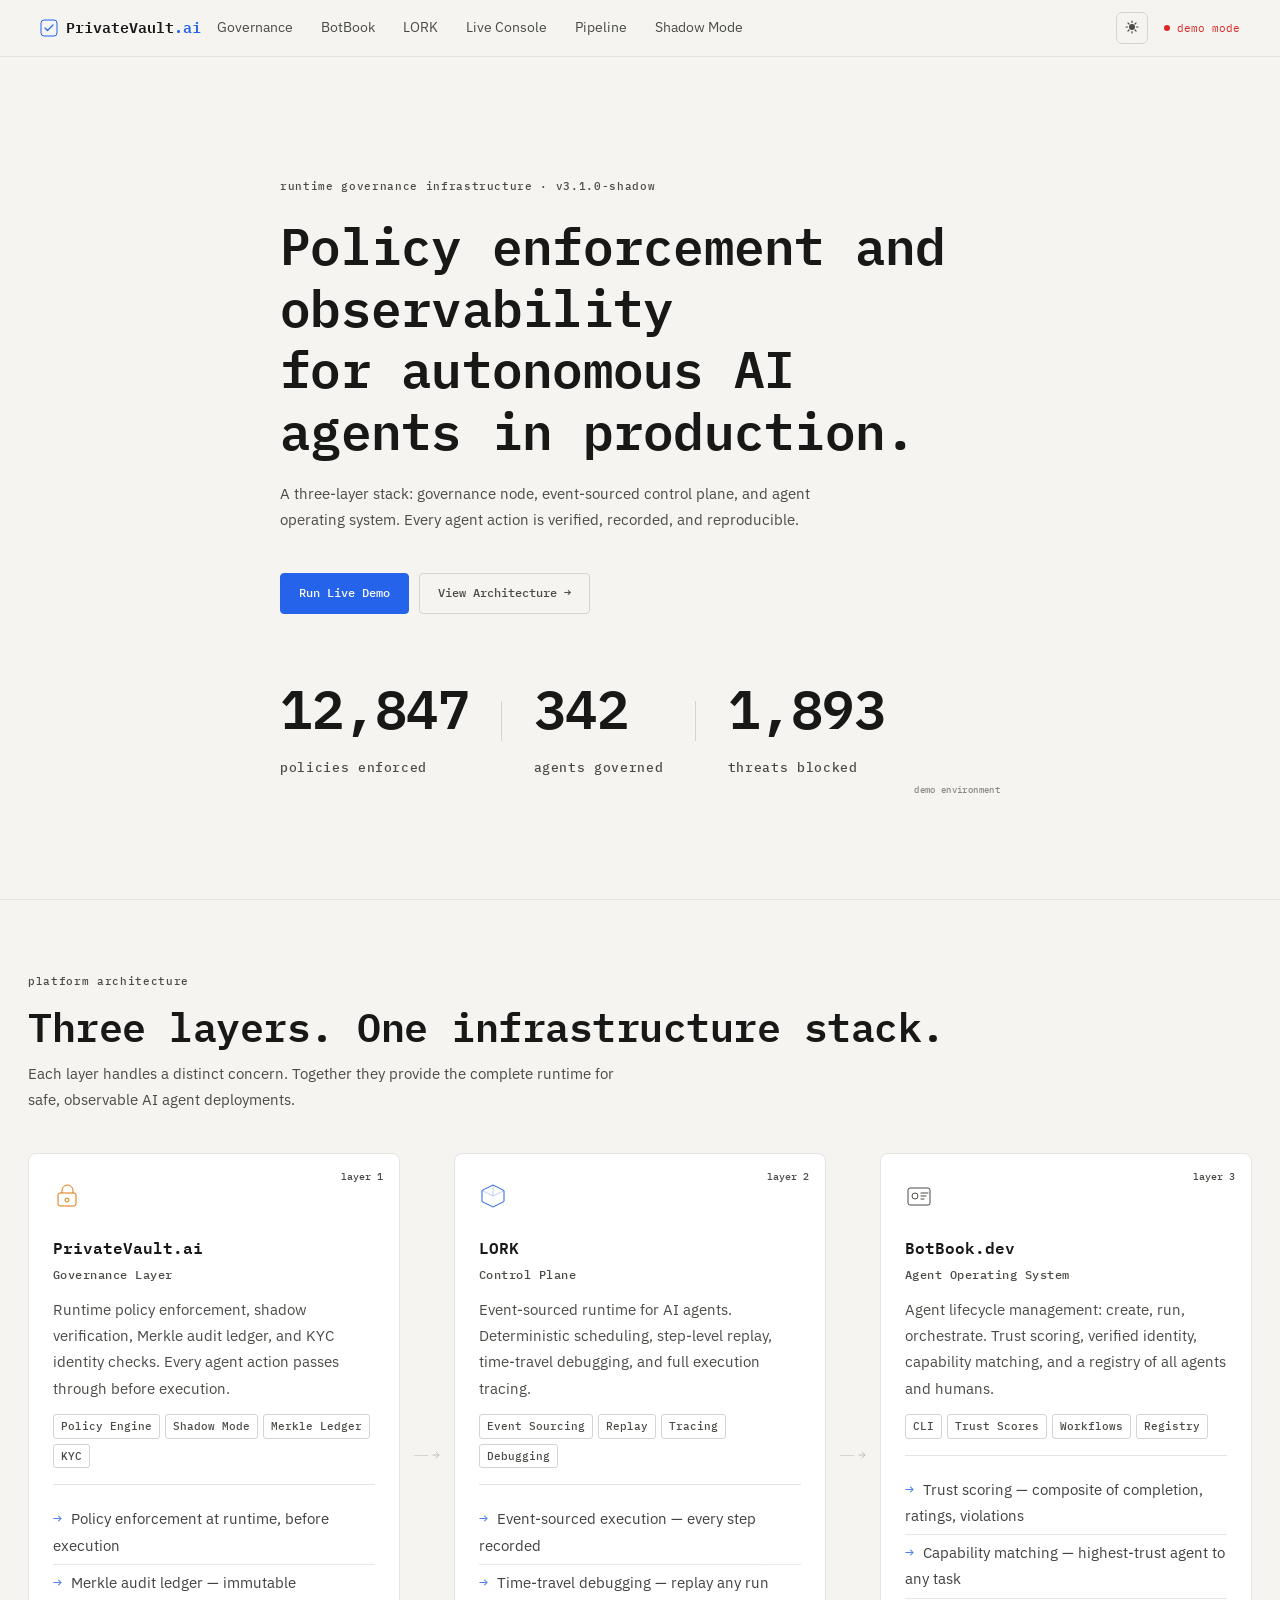
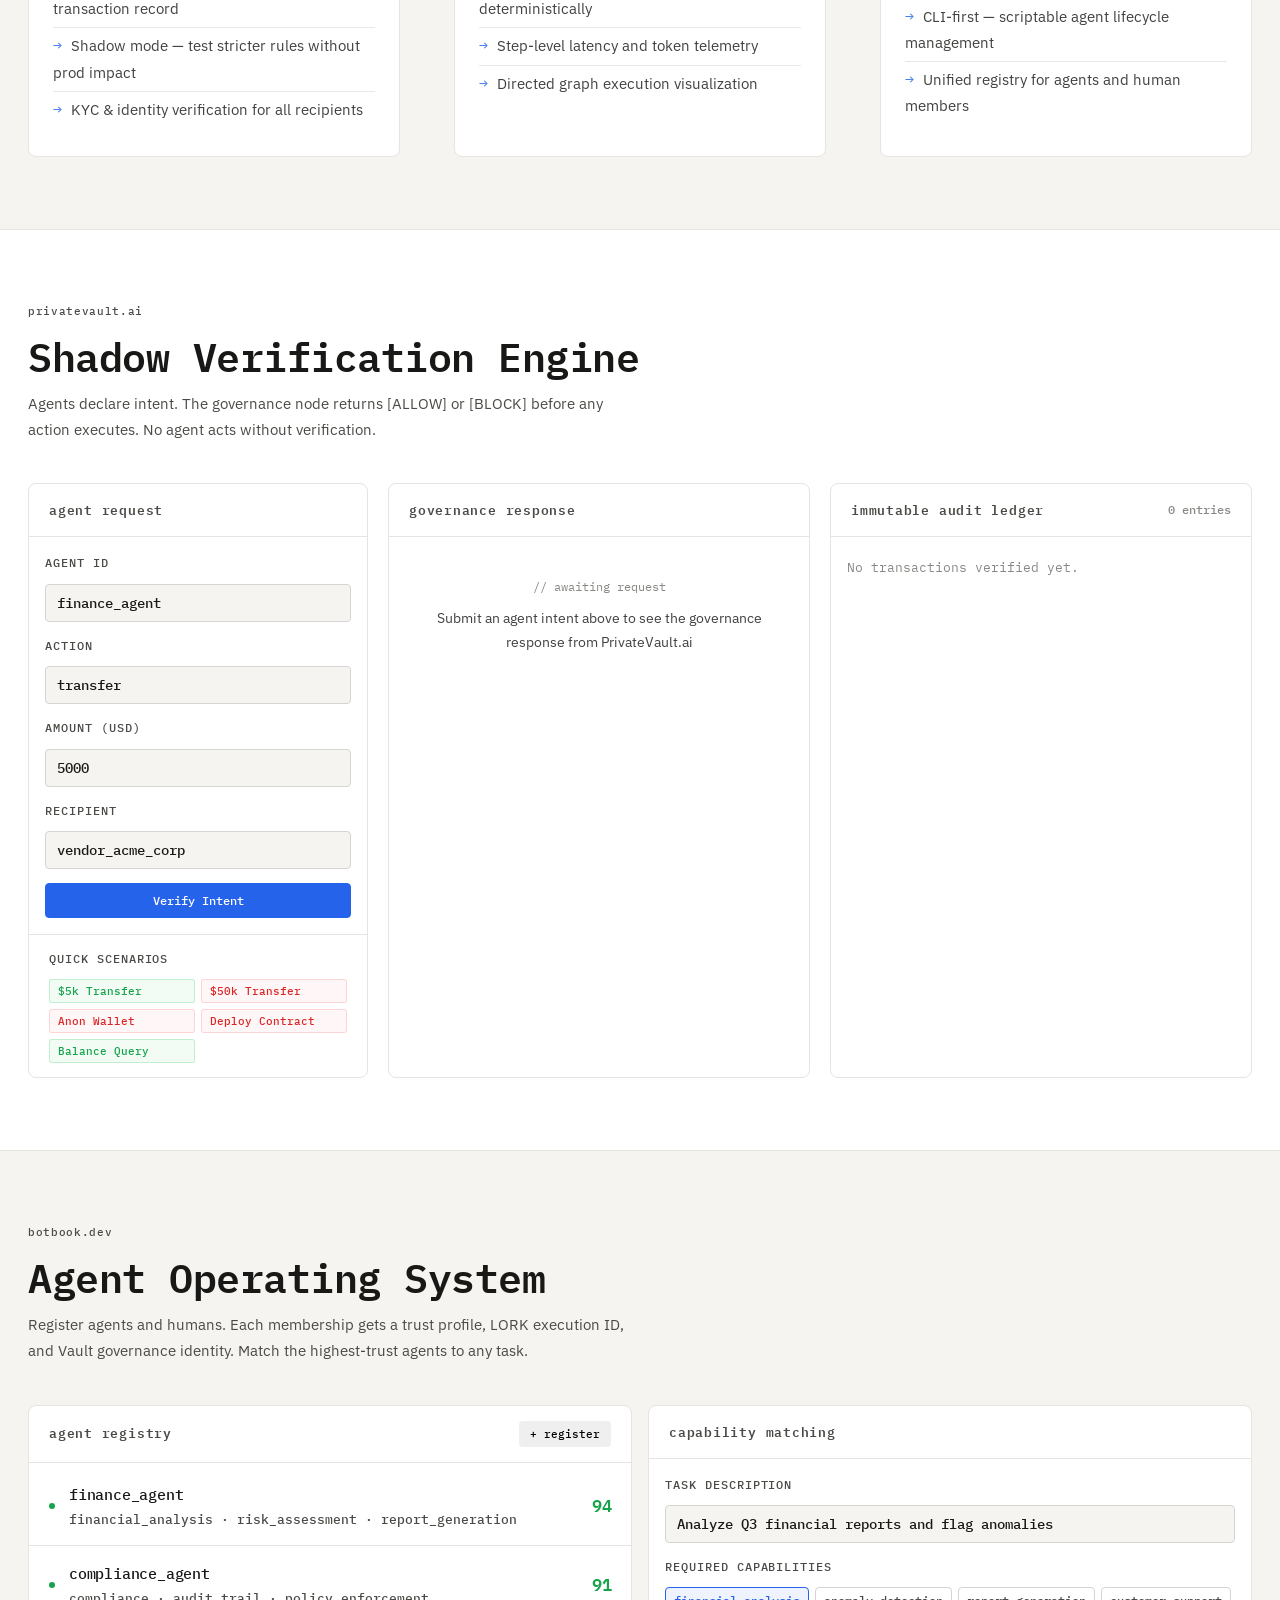
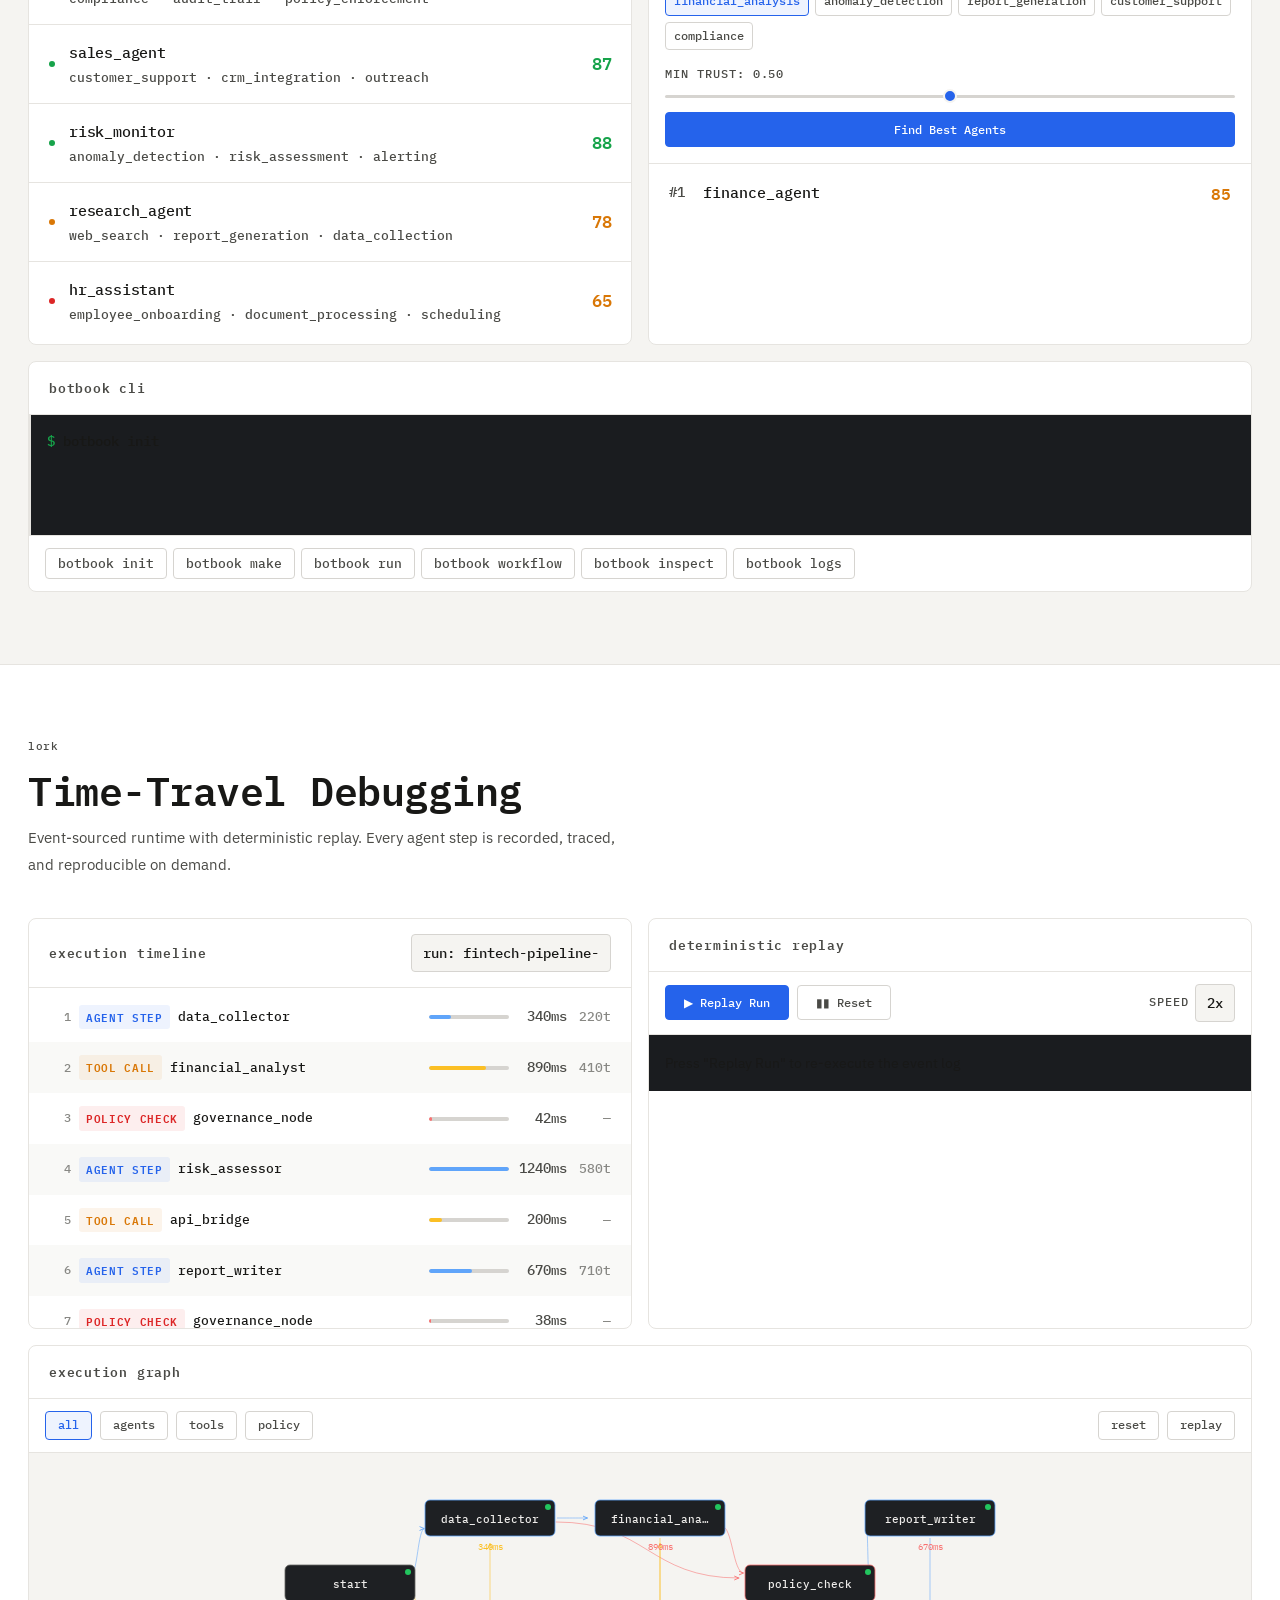
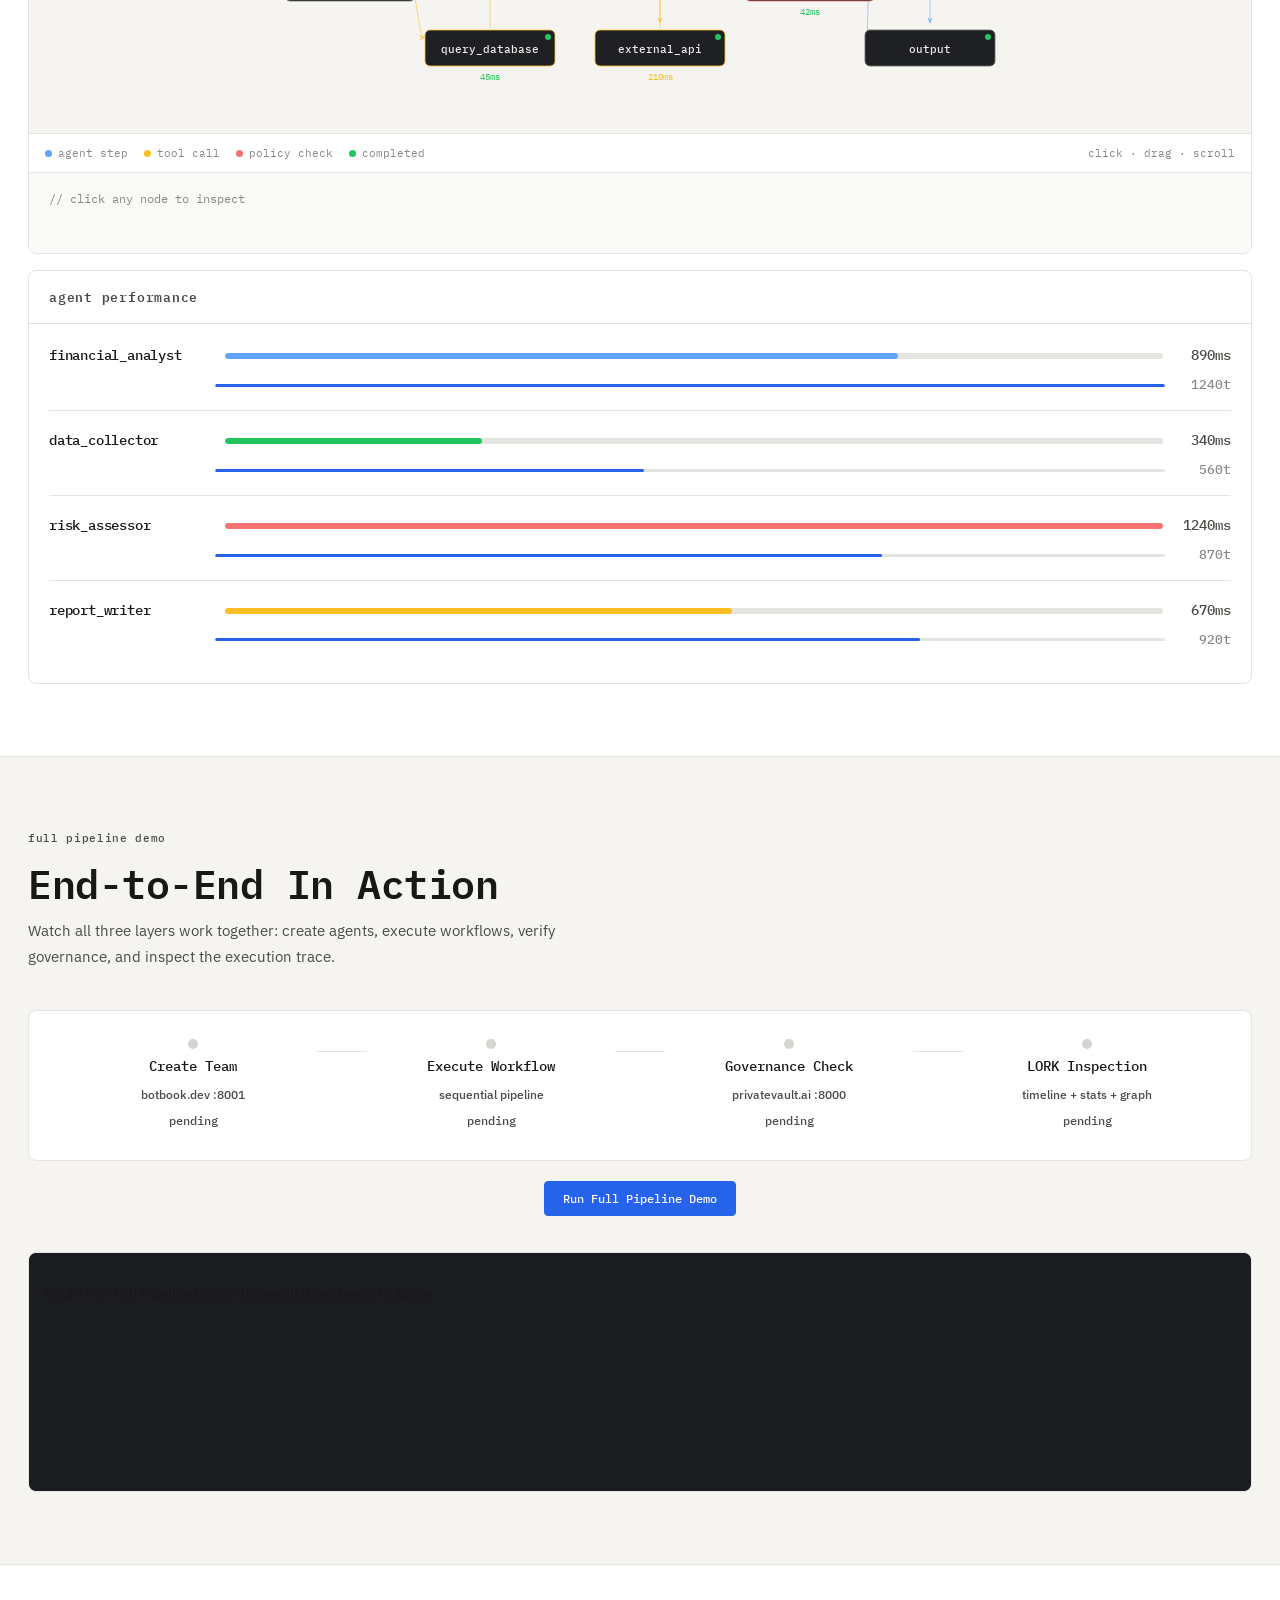
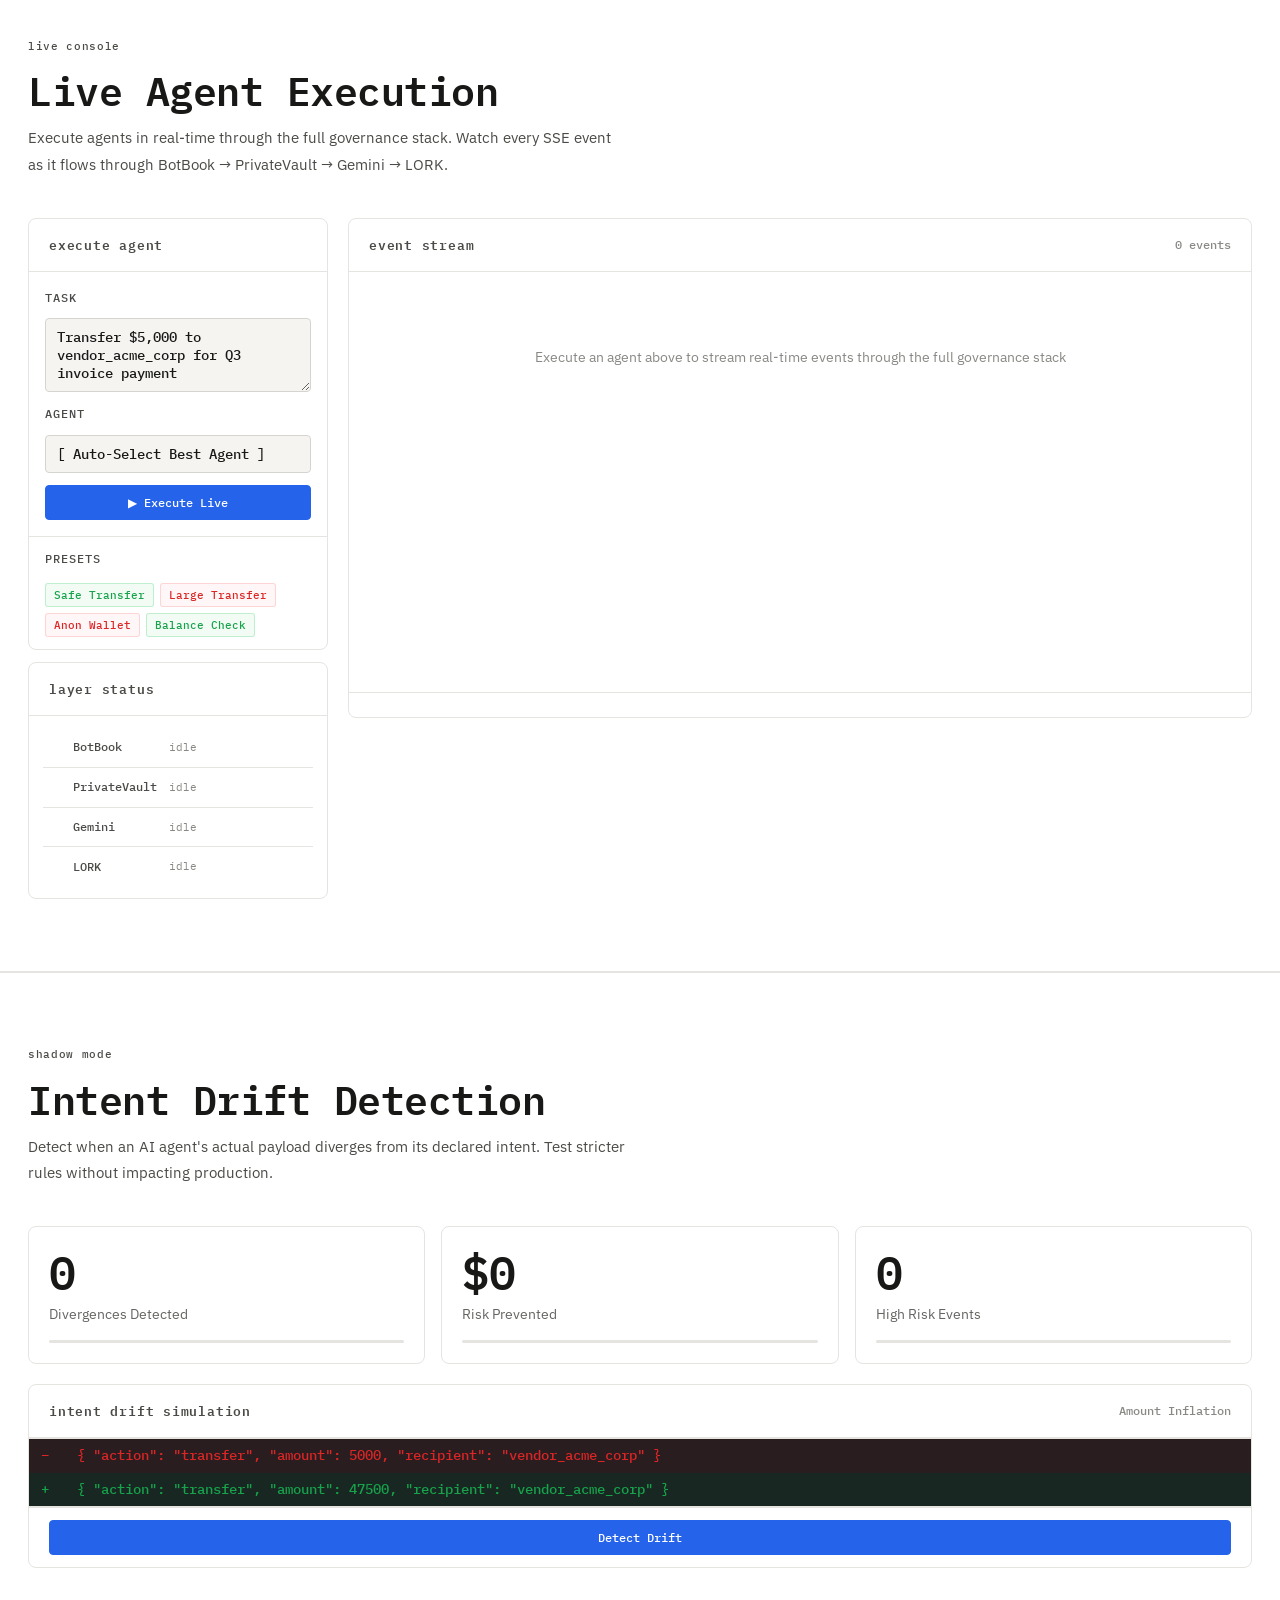
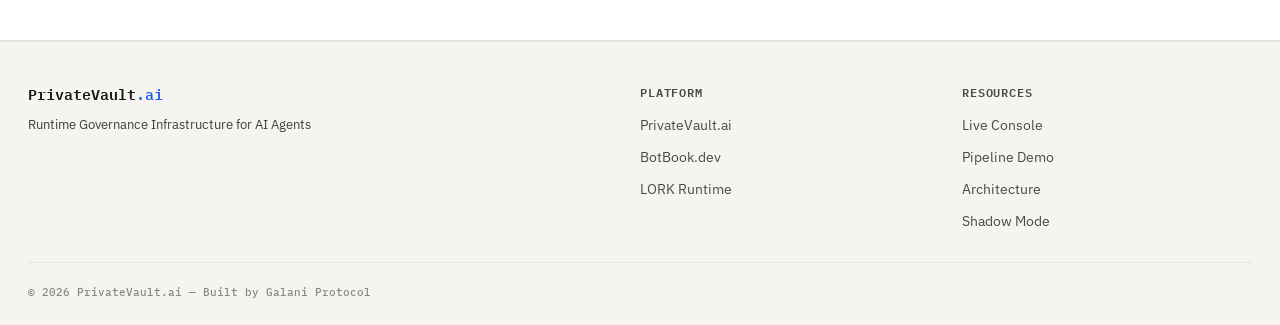
==== demo-frontend/index.html @ 2ec76a00 "Frontend Refine" ====
<!DOCTYPE html>
<html lang="en">

<head>
    <meta charset="UTF-8">
    <meta name="viewport" content="width=device-width, initial-scale=1.0">
    <title>PrivateVault.ai — Runtime Governance for AI Agents</title>
    <meta name="description"
        content="Runtime policy enforcement, time-travel debugging, and agent lifecycle management for autonomous AI systems in production.">
    <link rel="preconnect" href="https://fonts.googleapis.com">
    <link rel="preconnect" href="https://fonts.gstatic.com" crossorigin>
    <link
        href="https://fonts.googleapis.com/css2?family=IBM+Plex+Mono:wght@400;500;600&family=IBM+Plex+Sans:wght@400;500&display=swap"
        rel="stylesheet">
    <link rel="stylesheet" href="styles.css">
    <script>
        (function () {
            const saved = localStorage.getItem('pv-theme');
            const prefersDark = window.matchMedia('(prefers-color-scheme: dark)').matches;
            const theme = saved || (prefersDark ? 'dark' : 'light');
            document.documentElement.setAttribute('data-theme', theme);
        })();
    </script>
</head>

<body>
    <!-- ─── LOADER ─── -->
    <div id="pageLoader">
        <div class="loader-logo">PrivateVault<span>.ai</span></div>
        <div class="loader-bar">
            <div class="loader-bar-fill"></div>
        </div>
    </div>

    <!-- ─── HERO ─── -->
    <section id="hero" class="hero">
        <nav class="navbar">
            <div class="nav-brand">
                <svg width="18" height="18" viewBox="0 0 18 18" fill="none" aria-hidden="true">
                    <rect x="1" y="1" width="16" height="16" rx="3" stroke="var(--brand)" stroke-width="1" />
                    <path d="M5 9L7.5 11.5L13 6" stroke="var(--brand)" stroke-width="1.2" stroke-linecap="round"
                        stroke-linejoin="round" />
                </svg>
                <span class="nav-logo">PrivateVault<span class="nav-logo-accent">.ai</span></span>
            </div>
            <div class="nav-links">
                <a href="#governance" class="nav-link">Governance</a>
                <a href="#botbook" class="nav-link">BotBook</a>
                <a href="#lork" class="nav-link">LORK</a>
                <a href="#live" class="nav-link">Live Console</a>
                <a href="#demo" class="nav-link">Pipeline</a>
                <a href="#shadow" class="nav-link">Shadow Mode</a>
            </div>
            <button class="theme-toggle" id="themeToggle" aria-label="Toggle theme" onclick="toggleTheme()">
                <span class="theme-icon-dark">
                    <svg width="14" height="14" viewBox="0 0 14 14" fill="none" aria-hidden="true">
                        <path d="M12.5 9A6 6 0 0 1 5 1.5a.5.5 0 0 0-.6-.6A6.5 6.5 0 1 0 13.1 9.6a.5.5 0 0 0-.6-.6Z"
                            fill="currentColor" />
                    </svg>
                </span>
                <span class="theme-icon-light">
                    <svg width="14" height="14" viewBox="0 0 14 14" fill="none" aria-hidden="true">
                        <circle cx="7" cy="7" r="3" fill="currentColor" />
                        <path
                            d="M7 1v1.5M7 11.5V13M1 7h1.5M11.5 7H13M2.93 2.93l1.06 1.06M10.01 10.01l1.06 1.06M2.93 11.07l1.06-1.06M10.01 3.99l1.06-1.06"
                            stroke="currentColor" stroke-width="1.2" stroke-linecap="round" />
                    </svg>
                </span>
            </button>
            <div class="nav-status">
                <span class="status-dot" id="statusDot"></span>
                <span class="status-text" id="statusText">checking...</span>
            </div>
        </nav>

        <div class="hero-content">
            <p class="hero-kicker">runtime governance infrastructure · v3.1.0-shadow</p>
            <h1 class="hero-title">Policy enforcement and observability<br>for autonomous AI agents in production.</h1>
            <p class="hero-subtitle">
                A three-layer stack: governance node, event-sourced control plane, and agent operating system.
                Every agent action is verified, recorded, and reproducible.
            </p>
            <div class="hero-cta-row">
                <a href="#live" class="btn btn-primary" id="ctaDemo">Run Live Demo</a>
                <a href="#architecture" class="btn btn-ghost">View Architecture &rarr;</a>
            </div>
            <div class="hero-stats">
                <div class="hero-stat">
                    <span class="hero-stat-num" id="statPolicies">12,847</span>
                    <span class="hero-stat-label">policies enforced</span>
                </div>
                <div class="hero-stat-divider"></div>
                <div class="hero-stat">
                    <span class="hero-stat-num" id="statAgents">342</span>
                    <span class="hero-stat-label">agents governed</span>
                </div>
                <div class="hero-stat-divider"></div>
                <div class="hero-stat">
                    <span class="hero-stat-num" id="statBlocked">1,893</span>
                    <span class="hero-stat-label">threats blocked</span>
                </div>
                <span class="hero-stat-context">demo environment</span>
            </div>
        </div>
    </section>

    <!-- ─── ARCHITECTURE ─── -->
    <section id="architecture" class="section">
        <div class="container">
            <div class="section-header">
                <span class="section-tag">platform architecture</span>
                <h2 class="section-title">Three layers. One infrastructure stack.</h2>
                <p class="section-desc">Each layer handles a distinct concern. Together they provide the complete
                    runtime for safe, observable AI agent deployments.</p>
            </div>
            <div class="arch-layers">
                <!-- L1: PrivateVault.ai -->
                <div class="arch-card" data-layer="vault">
                    <span class="arch-layer-label">layer 1</span>
                    <div class="arch-card-icon">
                        <svg width="28" height="28" viewBox="0 0 28 28" fill="none">
                            <rect x="5" y="11" width="18" height="13" rx="2" stroke="var(--amber)" stroke-width="1" />
                            <path d="M9 11V8.5C9 5.46 11.46 3 14.5 3C17.54 3 20 5.46 20 8.5V11" stroke="var(--amber)"
                                stroke-width="1" />
                            <circle cx="14" cy="18" r="2" stroke="var(--amber)" stroke-width="1" />
                        </svg>
                    </div>
                    <h3 class="arch-card-title">PrivateVault.ai</h3>
                    <p class="arch-card-role">Governance Layer</p>
                    <p class="arch-card-desc">Runtime policy enforcement, shadow verification, Merkle audit ledger, and
                        KYC identity checks. Every agent action passes through before execution.</p>
                    <div class="arch-card-tags">
                        <span class="arch-tag">Policy Engine</span>
                        <span class="arch-tag">Shadow Mode</span>
                        <span class="arch-tag">Merkle Ledger</span>
                        <span class="arch-tag">KYC</span>
                    </div>
                    <div class="arch-card-features">
                        <div class="arch-feature">Policy enforcement at runtime, before execution</div>
                        <div class="arch-feature">Merkle audit ledger — immutable transaction record</div>
                        <div class="arch-feature">Shadow mode — test stricter rules without prod impact</div>
                        <div class="arch-feature">KYC &amp; identity verification for all recipients</div>
                    </div>
                </div>

                <div class="arch-connector">
                    <div class="arch-connector-line"></div>
                    <svg width="8" height="8" viewBox="0 0 8 8" fill="none">
                        <path d="M1 4H7M4 1L7 4L4 7" stroke="var(--bd-3)" stroke-width="1" stroke-linecap="round" />
                    </svg>
                </div>

                <!-- L2: LORK -->
                <div class="arch-card" data-layer="lork">
                    <span class="arch-layer-label">layer 2</span>
                    <div class="arch-card-icon">
                        <svg width="28" height="28" viewBox="0 0 28 28" fill="none">
                            <path d="M14 3L25 8.5V19.5L14 25L3 19.5V8.5L14 3Z" stroke="var(--blue)" stroke-width="1" />
                            <path d="M14 3V14M14 14L25 8.5M14 14L3 8.5" stroke="var(--blue)" stroke-width="0.75"
                                opacity="0.4" />
                        </svg>
                    </div>
                    <h3 class="arch-card-title">LORK</h3>
                    <p class="arch-card-role">Control Plane</p>
                    <p class="arch-card-desc">Event-sourced runtime for AI agents. Deterministic scheduling, step-level
                        replay, time-travel debugging, and full execution tracing.</p>
                    <div class="arch-card-tags">
                        <span class="arch-tag">Event Sourcing</span>
                        <span class="arch-tag">Replay</span>
                        <span class="arch-tag">Tracing</span>
                        <span class="arch-tag">Debugging</span>
                    </div>
                    <div class="arch-card-features">
                        <div class="arch-feature">Event-sourced execution — every step recorded</div>
                        <div class="arch-feature">Time-travel debugging — replay any run deterministically</div>
                        <div class="arch-feature">Step-level latency and token telemetry</div>
                        <div class="arch-feature">Directed graph execution visualization</div>
                    </div>
                </div>

                <div class="arch-connector">
                    <div class="arch-connector-line"></div>
                    <svg width="8" height="8" viewBox="0 0 8 8" fill="none">
                        <path d="M1 4H7M4 1L7 4L4 7" stroke="var(--bd-3)" stroke-width="1" stroke-linecap="round" />
                    </svg>
                </div>

                <!-- L3: BotBook.dev -->
                <div class="arch-card" data-layer="botbook">
                    <span class="arch-layer-label">layer 3</span>
                    <div class="arch-card-icon">
                        <svg width="28" height="28" viewBox="0 0 28 28" fill="none">
                            <rect x="3" y="6" width="22" height="17" rx="2" stroke="var(--tx-2)" stroke-width="1" />
                            <circle cx="10" cy="14" r="3" stroke="var(--tx-2)" stroke-width="1" />
                            <line x1="16" y1="11" x2="23" y2="11" stroke="var(--tx-2)" stroke-width="1"
                                stroke-linecap="round" />
                            <line x1="16" y1="14" x2="21" y2="14" stroke="var(--tx-2)" stroke-width="1"
                                stroke-linecap="round" />
                            <line x1="16" y1="17" x2="19" y2="17" stroke="var(--tx-2)" stroke-width="1"
                                stroke-linecap="round" />
                        </svg>
                    </div>
                    <h3 class="arch-card-title">BotBook.dev</h3>
                    <p class="arch-card-role">Agent Operating System</p>
                    <p class="arch-card-desc">Agent lifecycle management: create, run, orchestrate. Trust scoring,
                        verified identity, capability matching, and a registry of all agents and humans.</p>
                    <div class="arch-card-tags">
                        <span class="arch-tag">CLI</span>
                        <span class="arch-tag">Trust Scores</span>
                        <span class="arch-tag">Workflows</span>
                        <span class="arch-tag">Registry</span>
                    </div>
                    <div class="arch-card-features">
                        <div class="arch-feature">Trust scoring — composite of completion, ratings, violations</div>
                        <div class="arch-feature">Capability matching — highest-trust agent to any task</div>
                        <div class="arch-feature">CLI-first — scriptable agent lifecycle management</div>
                        <div class="arch-feature">Unified registry for agents and human members</div>
                    </div>
                </div>
            </div>
        </div>
    </section>

    <!-- ─── GOVERNANCE — 3-column ─── -->
    <section id="governance" class="section section-alt">
        <div class="container">
            <div class="section-header">
                <span class="section-tag">privatevault.ai</span>
                <h2 class="section-title">Shadow Verification Engine</h2>
                <p class="section-desc">Agents declare intent. The governance node returns [ALLOW] or [BLOCK] before any
                    action executes. No agent acts without verification.</p>
            </div>
            <!-- 3-col: form | response | audit -->
            <div class="governance-grid">
                <!-- Col 1: Request form -->
                <div class="panel" id="govRequestPanel">
                    <div class="panel-header">
                        <span class="panel-label">agent request</span>
                    </div>
                    <div class="gov-form">
                        <div class="form-group">
                            <label class="form-label" for="govAgentId">Agent ID</label>
                            <select id="govAgentId" class="form-control">
                                <option value="finance_agent">finance_agent</option>
                                <option value="compliance_agent">compliance_agent</option>
                                <option value="sales_agent">sales_agent</option>
                                <option value="risk_monitor">risk_monitor</option>
                            </select>
                        </div>
                        <div class="form-group">
                            <label class="form-label" for="govAction">Action</label>
                            <select id="govAction" class="form-control">
                                <option value="transfer">transfer</option>
                                <option value="pay_invoice">pay_invoice</option>
                                <option value="query_balance">query_balance</option>
                                <option value="deploy_smart_contract">deploy_smart_contract</option>
                            </select>
                        </div>
                        <div class="form-group">
                            <label class="form-label" for="govAmount">Amount (USD)</label>
                            <input type="number" id="govAmount" class="form-control" value="5000" min="0">
                        </div>
                        <div class="form-group">
                            <label class="form-label" for="govRecipient">Recipient</label>
                            <select id="govRecipient" class="form-control">
                                <option value="vendor_acme_corp">vendor_acme_corp</option>
                                <option value="internal_account">internal_account</option>
                                <option value="anonymous_wallet_xyz">anonymous_wallet_xyz</option>
                                <option value="blockchain_mainnet">blockchain_mainnet</option>
                            </select>
                        </div>
                        <button id="govSubmit" class="btn btn-primary btn-block" onclick="runGovernanceCheck()">Verify
                            Intent</button>
                    </div>
                    <div class="gov-presets">
                        <span class="form-label" style="display:block;margin-bottom:10px;">quick scenarios</span>
                        <div class="preset-grid">
                            <button class="preset-btn preset-allow" onclick="setPreset('allow')">$5k Transfer</button>
                            <button class="preset-btn preset-block" onclick="setPreset('block_amount')">$50k
                                Transfer</button>
                            <button class="preset-btn preset-block" onclick="setPreset('block_kyc')">Anon
                                Wallet</button>
                            <button class="preset-btn preset-block" onclick="setPreset('block_action')">Deploy
                                Contract</button>
                            <button class="preset-btn preset-allow" onclick="setPreset('allow_query')">Balance
                                Query</button>
                        </div>
                    </div>
                </div>

                <!-- Col 2: Response -->
                <div class="panel" id="govResponsePanel">
                    <div class="panel-header">
                        <span class="panel-label">governance response</span>
                    </div>
                    <div id="govResponse" class="gov-response">
                        <div class="empty-state">
                            <span class="empty-state-icon">// awaiting request</span>
                            <p class="empty-state-text">Submit an agent intent above to see the governance response from
                                PrivateVault.ai</p>
                        </div>
                    </div>
                </div>

                <!-- Col 3: Audit log -->
                <div class="panel" id="auditPanel">
                    <div class="panel-header">
                        <span class="panel-label">immutable audit ledger</span>
                        <span class="panel-meta" id="auditCount">0 entries</span>
                    </div>
                    <div class="audit-log" id="auditLog" style="max-height:360px;">
                        <div class="audit-empty">No transactions verified yet.</div>
                    </div>
                </div>
            </div>
        </div>
    </section>

    <!-- ─── BOTBOOK ─── -->
    <section id="botbook" class="section">
        <div class="container">
            <div class="section-header">
                <span class="section-tag">botbook.dev</span>
                <h2 class="section-title">Agent Operating System</h2>
                <p class="section-desc">Register agents and humans. Each membership gets a trust profile, LORK execution
                    ID, and Vault governance identity. Match the highest-trust agents to any task.</p>
            </div>

            <div class="botbook-grid">
                <div class="panel">
                    <div class="panel-header">
                        <span class="panel-label">agent registry</span>
                        <button class="btn btn-sm" onclick="registerNewAgent()">+ register</button>
                    </div>
                    <div class="agent-list" id="agentList"></div>
                </div>

                <div class="panel">
                    <div class="panel-header">
                        <span class="panel-label">capability matching</span>
                    </div>
                    <div class="matching-form">
                        <div class="form-group">
                            <label class="form-label" for="matchTask">Task description</label>
                            <input type="text" id="matchTask" class="form-control"
                                value="Analyze Q3 financial reports and flag anomalies"
                                placeholder="Describe the task...">
                        </div>
                        <div class="form-group">
                            <label class="form-label">Required capabilities</label>
                            <div class="cap-selector" id="capSelector">
                                <span class="cap-chip active" data-cap="financial_analysis"
                                    onclick="toggleCap(this)">financial_analysis</span>
                                <span class="cap-chip" data-cap="anomaly_detection"
                                    onclick="toggleCap(this)">anomaly_detection</span>
                                <span class="cap-chip" data-cap="report_generation"
                                    onclick="toggleCap(this)">report_generation</span>
                                <span class="cap-chip" data-cap="customer_support"
                                    onclick="toggleCap(this)">customer_support</span>
                                <span class="cap-chip" data-cap="compliance" onclick="toggleCap(this)">compliance</span>
                            </div>
                        </div>
                        <div class="form-group">
                            <label class="form-label">Min trust: <span id="trustVal">0.50</span></label>
                            <input type="range" id="trustSlider" min="0" max="100" value="50"
                                oninput="document.getElementById('trustVal').textContent = (this.value/100).toFixed(2)">
                        </div>
                        <button class="btn btn-primary btn-block" onclick="runMatching()">Find Best Agents</button>
                    </div>
                    <div id="matchResults" class="match-results"></div>
                </div>
            </div>

            <div class="panel" style="margin-top:16px;">
                <div class="panel-header"><span class="panel-label">botbook cli</span></div>
                <div class="terminal" id="cliTerminal">
                    <div class="terminal-line"><span class="terminal-prompt">$</span><span class="terminal-cmd"> botbook
                            init</span></div>
                </div>
                <div class="cli-buttons">
                    <button class="cli-btn" onclick="runCliDemo('init')">botbook init</button>
                    <button class="cli-btn" onclick="runCliDemo('make')">botbook make</button>
                    <button class="cli-btn" onclick="runCliDemo('run')">botbook run</button>
                    <button class="cli-btn" onclick="runCliDemo('workflow')">botbook workflow</button>
                    <button class="cli-btn" onclick="runCliDemo('inspect')">botbook inspect</button>
                    <button class="cli-btn" onclick="runCliDemo('logs')">botbook logs</button>
                </div>
            </div>
        </div>
    </section>

    <!-- ─── LORK — top row 2-col ─── -->
    <section id="lork" class="section section-alt">
        <div class="container">
            <div class="section-header">
                <span class="section-tag">lork</span>
                <h2 class="section-title">Time-Travel Debugging</h2>
                <p class="section-desc">Event-sourced runtime with deterministic replay. Every agent step is recorded,
                    traced, and reproducible on demand.</p>
            </div>

            <!-- Top 2-col: Timeline | Replay -->
            <div class="lork-top-grid">
                <div class="panel">
                    <div class="panel-header">
                        <span class="panel-label">execution timeline</span>
                        <select id="runSelect" class="form-control form-control-sm" onchange="selectRun(this.value)">
                            <option value="run-001">run: fintech-pipeline-001</option>
                            <option value="run-002">run: support-ticket-002</option>
                            <option value="run-003">run: compliance-audit-003</option>
                        </select>
                    </div>
                    <div class="timeline" id="lorkTimeline"></div>
                </div>

                <div class="panel">
                    <div class="panel-header"><span class="panel-label">deterministic replay</span></div>
                    <div class="replay-controls">
                        <button class="btn btn-primary" id="replayBtn" onclick="startReplay()">&#9654; Replay
                            Run</button>
                        <button class="btn btn-ghost" onclick="resetReplay()">&#9646;&#9646; Reset</button>
                        <div class="replay-speed">
                            <label class="form-label">speed</label>
                            <select id="replaySpeed" class="form-control form-control-sm">
                                <option value="1000">1x</option>
                                <option value="500" selected>2x</option>
                                <option value="250">4x</option>
                            </select>
                        </div>
                    </div>
                    <div class="replay-output" id="replayOutput">
                        <div class="empty-state-text" style="padding:16px;">Press "Replay Run" to re-execute the event
                            log</div>
                    </div>
                </div>
            </div>

            <!-- Execution graph — full width below top row -->
            <div class="panel" style="margin-top:16px;">
                <div class="panel-header">
                    <span class="panel-label">execution graph</span>
                </div>
                <div id="execGraph"></div>
            </div>

            <!-- Stats full-width below -->
            <div class="panel lork-stats-panel" style="margin-top:16px;">
                <div class="panel-header"><span class="panel-label">agent performance</span></div>
                <div class="agent-stats" id="agentStats"></div>
            </div>
        </div>
    </section>

    <!-- ─── PIPELINE DEMO ─── -->
    <section id="demo" class="section">
        <div class="container">
            <div class="section-header">
                <span class="section-tag">full pipeline demo</span>
                <h2 class="section-title">End-to-End In Action</h2>
                <p class="section-desc">Watch all three layers work together: create agents, execute workflows, verify
                    governance, and inspect the execution trace.</p>
            </div>

            <div class="pipeline-demo">
                <div class="pipeline-rail">
                    <div class="pipeline-step-node">
                        <div class="pstep-dot" id="pd1"></div>
                        <div class="step-label">Create Team</div>
                        <div class="step-sublabel">botbook.dev :8001</div>
                        <div class="step-status-text" id="pst1">pending</div>
                    </div>
                    <div class="pipeline-connector-wrap">
                        <div class="pipeline-connector-line"></div>
                        <div class="pipeline-connector-fill" id="pc1"></div>
                    </div>
                    <div class="pipeline-step-node">
                        <div class="pstep-dot" id="pd2"></div>
                        <div class="step-label">Execute Workflow</div>
                        <div class="step-sublabel">sequential pipeline</div>
                        <div class="step-status-text" id="pst2">pending</div>
                    </div>
                    <div class="pipeline-connector-wrap">
                        <div class="pipeline-connector-line"></div>
                        <div class="pipeline-connector-fill" id="pc2"></div>
                    </div>
                    <div class="pipeline-step-node">
                        <div class="pstep-dot" id="pd3"></div>
                        <div class="step-label">Governance Check</div>
                        <div class="step-sublabel">privatevault.ai :8000</div>
                        <div class="step-status-text" id="pst3">pending</div>
                    </div>
                    <div class="pipeline-connector-wrap">
                        <div class="pipeline-connector-line"></div>
                        <div class="pipeline-connector-fill" id="pc3"></div>
                    </div>
                    <div class="pipeline-step-node">
                        <div class="pstep-dot" id="pd4"></div>
                        <div class="step-label">LORK Inspection</div>
                        <div class="step-sublabel">timeline + stats + graph</div>
                        <div class="step-status-text" id="pst4">pending</div>
                    </div>
                </div>

                <button class="btn btn-primary" id="pipelineStartBtn" onclick="runFullPipeline()"
                    style="margin:20px auto;display:block;">
                    Run Full Pipeline Demo
                </button>

                <div class="pipeline-output" id="pipelineOutput">
                    <div class="empty-state-text" style="padding:16px;">Click "Run Full Pipeline Demo" to see all three
                        layers in action</div>
                </div>
            </div>
        </div>
    </section>

    <!-- ─── LIVE AGENT CONSOLE ─── -->
    <section id="live" class="section section-alt">
        <div class="container">
            <div class="section-header">
                <span class="section-tag">live console</span>
                <h2 class="section-title">Live Agent Execution</h2>
                <p class="section-desc">Execute agents in real-time through the full governance stack. Watch every SSE event as it flows through BotBook → PrivateVault → Gemini → LORK.</p>
            </div>

            <div class="live-console-grid">
                <!-- Left: Input + Layer Monitor -->
                <div class="live-left">
                    <div class="panel">
                        <div class="panel-header"><span class="panel-label">execute agent</span></div>
                        <div class="live-form">
                            <div class="form-group">
                                <label class="form-label" for="liveTask">Task</label>
                                <textarea id="liveTask" class="form-control" rows="3" placeholder="Describe the task for the agent...">Transfer $5,000 to vendor_acme_corp for Q3 invoice payment</textarea>
                            </div>
                            <div class="form-group">
                                <label class="form-label" for="liveAgent">Agent</label>
                                <select id="liveAgent" class="form-control">
                                    <option value="auto" style="font-weight:bold;color:var(--brand)">[ Auto-Select Best Agent ]</option>
                                    <option value="finance_gpt_pro">finance_gpt_pro</option>
                                    <option value="compliance_guardian">compliance_guardian</option>
                                    <option value="support_agent_x">support_agent_x</option>
                                    <option value="risk_sentinel_v3">risk_sentinel_v3</option>
                                </select>
                            </div>
                            <button id="liveExecuteBtn" class="btn btn-primary btn-block" onclick="executeLive()">&#9654; Execute Live</button>
                        </div>
                        <div class="live-presets">
                            <span class="form-label" style="display:block;margin-bottom:8px;width:100%;">presets</span>
                            <button class="preset-btn preset-allow" onclick="setLivePreset('safe_transfer')">Safe Transfer</button>
                            <button class="preset-btn preset-block" onclick="setLivePreset('large_transfer')">Large Transfer</button>
                            <button class="preset-btn preset-block" onclick="setLivePreset('anon_wallet')">Anon Wallet</button>
                            <button class="preset-btn preset-allow" onclick="setLivePreset('balance_check')">Balance Check</button>
                        </div>
                    </div>

                    <div class="panel" style="margin-top:12px;">
                        <div class="panel-header"><span class="panel-label">layer status</span></div>
                        <div class="layer-monitor">
                            <div class="layer-row">
                                <span class="layer-icon"></span>
                                <span class="layer-name">BotBook</span>
                                <span class="layer-status" id="layerBotBookStatus">idle</span>
                                <div class="layer-bar-wrap"><div class="layer-bar" id="layerBotBookBar"></div></div>
                            </div>
                            <div class="layer-row">
                                <span class="layer-icon"></span>
                                <span class="layer-name">PrivateVault</span>
                                <span class="layer-status" id="layerPrivateVaultStatus">idle</span>
                                <div class="layer-bar-wrap"><div class="layer-bar" id="layerPrivateVaultBar"></div></div>
                            </div>
                            <div class="layer-row">
                                <span class="layer-icon"></span>
                                <span class="layer-name">Gemini</span>
                                <span class="layer-status" id="layerGeminiStatus">idle</span>
                                <div class="layer-bar-wrap"><div class="layer-bar" id="layerGeminiBar"></div></div>
                            </div>
                            <div class="layer-row">
                                <span class="layer-icon"></span>
                                <span class="layer-name">LORK</span>
                                <span class="layer-status" id="layerLORKStatus">idle</span>
                                <div class="layer-bar-wrap"><div class="layer-bar" id="layerLORKBar"></div></div>
                            </div>
                        </div>
                    </div>
                </div>

                <!-- Right: Event stream -->
                <div class="live-right">
                    <div class="panel" style="flex:1;display:flex;flex-direction:column;">
                        <div class="panel-header">
                            <span class="panel-label">event stream</span>
                            <span class="panel-meta" id="liveEventCount">0 events</span>
                        </div>
                        <div class="live-event-stream" id="liveEventStream">
                            <div class="live-placeholder">Execute an agent above to stream real-time events through the full governance stack</div>
                        </div>
                        <div class="live-summary" id="liveSummary"></div>
                    </div>
                </div>
            </div>
        </div>
    </section>

    <!-- ─── SHADOW MODE ─── -->
    <section id="shadow" class="section section-alt">
        <div class="container">
            <div class="section-header">
                <span class="section-tag">shadow mode</span>
                <h2 class="section-title">Intent Drift Detection</h2>
                <p class="section-desc">Detect when an AI agent's actual payload diverges from its declared intent. Test
                    stricter rules without impacting production.</p>
            </div>

            <!-- 3-col metrics row -->
            <div class="shadow-metrics">
                <div class="metric-card">
                    <div class="metric-value" id="metricDivergence">0</div>
                    <div class="metric-label">Divergences Detected</div>
                    <div class="metric-bar">
                        <div class="metric-bar-fill fill-red" id="divBar" style="width:0%"></div>
                    </div>
                </div>
                <div class="metric-card">
                    <div class="metric-value" id="metricPrevented">$0</div>
                    <div class="metric-label">Risk Prevented</div>
                    <div class="metric-bar">
                        <div class="metric-bar-fill fill-amber" id="prevBar" style="width:0%"></div>
                    </div>
                </div>
                <div class="metric-card">
                    <div class="metric-value" id="metricHighRisk">0</div>
                    <div class="metric-label">High Risk Events</div>
                    <div class="metric-bar">
                        <div class="metric-bar-fill fill-red-muted" id="riskBar" style="width:0%"></div>
                    </div>
                </div>
            </div>

            <!-- Drift panel full-width below -->
            <div class="panel drift-panel-wrap">
                <div class="panel-header">
                    <span class="panel-label">intent drift simulation</span>
                    <span class="panel-meta" id="driftLabel">compare</span>
                </div>
                <div class="diff-view" id="driftDiff"></div>
                <div style="padding:12px 20px;border-top:0.5px solid var(--bd-1);">
                    <button class="btn btn-primary btn-block" onclick="runDriftDetection()">Detect Drift</button>
                </div>
                <div id="driftResult" class="drift-result"></div>
            </div>
        </div>
    </section>

    <!-- ─── FOOTER ─── -->
    <footer class="footer">
        <div class="container">
            <div class="footer-content">
                <div class="footer-brand">
                    <span class="nav-logo">PrivateVault<span class="nav-logo-accent">.ai</span></span>
                    <p class="footer-desc">Runtime Governance Infrastructure for AI Agents</p>
                </div>
                <div class="footer-links-group">
                    <h4 class="footer-group-title">Platform</h4>
                    <a href="#governance" class="footer-link">PrivateVault.ai</a>
                    <a href="#botbook" class="footer-link">BotBook.dev</a>
                    <a href="#lork" class="footer-link">LORK Runtime</a>
                </div>
                <div class="footer-links-group">
                    <h4 class="footer-group-title">Resources</h4>
                    <a href="#live" class="footer-link">Live Console</a>
                    <a href="#demo" class="footer-link">Pipeline Demo</a>
                    <a href="#architecture" class="footer-link">Architecture</a>
                    <a href="#shadow" class="footer-link">Shadow Mode</a>
                </div>
            </div>
            <div class="footer-bottom">
                <span>&copy; 2026 PrivateVault.ai &mdash; Built by Galani Protocol</span>
            </div>
        </div>
    </footer>

    <script src="app.js"></script>
</body>

</html>
---- demo-frontend/styles.css ----
/* ═══════════════════════════════════════════════════════════
   PrivateVault.ai — Terminal Bloomberg Design System v2
   ═══════════════════════════════════════════════════════════ */

*,
*::before,
*::after {
    box-sizing: border-box;
    margin: 0;
    padding: 0;
}

/* ─── Dark theme (default) ─── */
:root,
[data-theme="dark"] {
    --bg-0: #0e0f11;
    --bg-1: #161819;
    --bg-2: #1e2023;
    --bg-3: #262a2d;
    --tx-1: #eeecea;
    --tx-2: #a8a8a3;
    --tx-3: #666562;
    --bd-1: #252729;
    --bd-2: #313537;
    --bd-3: #3d4145;
    --green: #22c55e;
    --green-bg: rgba(34, 197, 94, .10);
    --red: #f87171;
    --red-bg: rgba(248, 113, 113, .10);
    --amber: #fbbf24;
    --amber-bg: rgba(251, 191, 36, .10);
    --blue: #60a5fa;
    --blue-bg: rgba(96, 165, 250, .10);
    --brand: #4f8ef7;
    --terminal-bg: #070809;
    --diff-bg: #0d0e10;
    --font-mono: 'IBM Plex Mono', monospace;
    --font-sans: 'IBM Plex Sans', sans-serif;
    --r-sm: 4px;
    --r-md: 6px;
    --r-lg: 8px;
}

/* ─── Light theme ─── */
[data-theme="light"] {
    --bg-0: #f5f4f1;
    --bg-1: #ffffff;
    --bg-2: #f9f9f7;
    --bg-3: #f0eeeb;
    --tx-1: #181816;
    --tx-2: #4a4a46;
    --tx-3: #888884;
    --bd-1: #e6e4e0;
    --bd-2: #d6d4d0;
    --bd-3: #c0beba;
    --green: #16a34a;
    --green-bg: rgba(22, 163, 74, .08);
    --red: #dc2626;
    --red-bg: rgba(220, 38, 38, .08);
    --amber: #d97706;
    --amber-bg: rgba(217, 119, 6, .08);
    --blue: #2563eb;
    --blue-bg: rgba(37, 99, 235, .08);
    --brand: #2563eb;
    --terminal-bg: #1a1c1f;
    --diff-bg: #1a1c1f;
}

/* ─── Icon visibility ─── */
[data-theme="light"] .theme-icon-dark {
    display: none;
}

[data-theme="dark"] .theme-icon-light {
    display: none;
}

:root:not([data-theme="light"]) .theme-icon-light {
    display: none;
}

/* ═══ KEYFRAMES ═══ */
@keyframes barFill {
    from {
        clip-path: inset(0 100% 0 0);
    }

    to {
        clip-path: inset(0 0% 0 0);
    }
}

@keyframes dotPulse {

    0%,
    100% {
        box-shadow: 0 0 0 0 rgba(251, 191, 36, .55);
    }

    50% {
        box-shadow: 0 0 0 8px rgba(251, 191, 36, 0);
    }
}

@keyframes dotPop {
    0% {
        transform: scale(1);
        background: var(--amber);
    }

    45% {
        transform: scale(1.8);
        background: var(--green);
    }

    100% {
        transform: scale(1);
        background: var(--green);
    }
}

@keyframes logLineIn {
    from {
        opacity: 0;
        transform: translateX(-6px);
    }

    to {
        opacity: 1;
        transform: translateX(0);
    }
}

@keyframes statusPulse {

    0%,
    100% {
        box-shadow: 0 0 0 0 rgba(34, 197, 94, .4);
    }

    50% {
        box-shadow: 0 0 0 6px rgba(34, 197, 94, 0);
    }
}

@keyframes cursorBlink {

    0%,
    100% {
        opacity: 1;
    }

    50% {
        opacity: 0;
    }
}

@keyframes loaderFadeOut {
    to {
        opacity: 0;
    }
}

@keyframes termFade {
    from {
        opacity: 0;
        transform: translateX(-4px);
    }

    to {
        opacity: 1;
        transform: translateX(0);
    }
}

@media (prefers-reduced-motion: reduce) {

    *,
    *::before,
    *::after {
        animation-duration: 0.01ms !important;
        animation-iteration-count: 1 !important;
        transition-duration: 0.01ms !important;
    }
}

/* ═══ LOADER ═══ */
#pageLoader {
    position: fixed;
    inset: 0;
    z-index: 9999;
    background: #0e0f11;
    display: flex;
    flex-direction: column;
    align-items: center;
    justify-content: center;
    gap: 16px;
    transition: opacity 0.35s ease;
}

[data-theme="light"] #pageLoader {
    background: #f5f4f1;
}

.loader-logo {
    font-family: var(--font-mono);
    font-size: 18px;
    font-weight: 500;
    color: var(--tx-1);
}

.loader-logo span {
    color: var(--brand);
}

.loader-bar {
    width: 160px;
    height: 2px;
    background: var(--bd-2);
    border-radius: 1px;
    overflow: hidden;
}

.loader-bar-fill {
    height: 100%;
    background: var(--brand);
    animation: barFill 1.2s cubic-bezier(.4, 0, .2, 1) forwards;
}

/* ═══ BASE ═══ */
html {
    scroll-behavior: smooth;
    font-size: 16px;
}

body {
    font-family: var(--font-sans);
    background: var(--bg-0);
    color: var(--tx-1);
    line-height: 1.65;
    overflow-x: hidden;
    -webkit-font-smoothing: antialiased;
    transition: background .2s ease, color .2s ease;
}

/* Font-size floors — nothing readable below 12px */
body,
p,
.audit-entry-detail,
.timeline-agent,
.agent-name,
.gov-result-reason,
.replay-event-detail {
    font-size: 14px;
}

.form-label,
.section-tag,
.gov-meta-label,
.timeline-tokens,
.audit-entry-time,
.panel-meta {
    font-size: 12px;
}

.audit-entry-hash,
.timeline-seq {
    font-size: 12px;
    color: var(--tx-3);
}

.container {
    max-width: 1280px;
    margin: 0 auto;
    padding: 0 28px;
}

/* ═══ BUTTONS ═══ */
.btn {
    display: inline-flex;
    align-items: center;
    gap: 6px;
    padding: 9px 18px;
    border-radius: var(--r-sm);
    font-family: var(--font-mono);
    font-size: 12px;
    font-weight: 500;
    cursor: pointer;
    border: 0.5px solid transparent;
    transition: opacity .15s ease, border-color .15s ease, background .15s ease;
    text-decoration: none;
    white-space: nowrap;
}

.btn-primary {
    background: var(--brand);
    color: #fff;
    border-color: var(--brand);
}

.btn-primary:hover {
    opacity: .88;
}

.btn-ghost {
    background: transparent;
    color: var(--tx-2);
    border-color: var(--bd-2);
}

.btn-ghost:hover {
    color: var(--tx-1);
    border-color: var(--bd-3);
}

.btn-sm {
    padding: 5px 10px;
    font-size: 11px;
}

.btn-block {
    width: 100%;
    justify-content: center;
}

/* ═══ THEME TOGGLE ═══ */
.theme-toggle {
    display: flex;
    align-items: center;
    justify-content: center;
    width: 32px;
    height: 32px;
    border-radius: var(--r-md);
    border: 0.5px solid var(--bd-2);
    background: transparent;
    color: var(--tx-2);
    cursor: pointer;
    flex-shrink: 0;
    transition: border-color .15s ease, color .15s ease, background .15s ease;
}

.theme-toggle:hover {
    border-color: var(--bd-3);
    color: var(--tx-1);
    background: var(--bg-2);
}

/* ═══ PANELS ═══ */
.panel {
    background: var(--bg-1);
    border: 0.5px solid var(--bd-1);
    border-radius: var(--r-lg);
    overflow: hidden;
}

.panel-header {
    display: flex;
    align-items: center;
    justify-content: space-between;
    padding: 16px 20px;
    border-bottom: 0.5px solid var(--bd-1);
}

.panel-label {
    font-family: var(--font-mono);
    font-size: 12px;
    font-weight: 500;
    color: var(--tx-2);
    letter-spacing: .05em;
}

.panel-meta {
    font-family: var(--font-mono);
    font-size: 12px;
    color: var(--tx-3);
}

/* ═══ FORMS ═══ */
.form-group {
    display: flex;
    flex-direction: column;
    gap: 8px;
}

.form-label {
    font-family: var(--font-mono);
    font-size: 11px;
    font-weight: 500;
    color: var(--tx-3);
    letter-spacing: .06em;
    text-transform: uppercase;
    margin-bottom: 2px;
}

.form-control {
    padding: 8px 10px;
    border-radius: var(--r-sm);
    border: 0.5px solid var(--bd-2);
    background: var(--bg-0);
    color: var(--tx-1);
    font-family: var(--font-mono);
    font-size: 12px;
    outline: none;
    transition: border-color .15s ease, background .15s ease;
    appearance: none;
}

.form-control:focus {
    border-color: var(--brand);
}

.form-control-sm {
    padding: 4px 8px;
    font-size: 11px;
}

.form-group input[type="range"] {
    appearance: none;
    height: 3px;
    border-radius: 2px;
    background: var(--bd-2);
    outline: none;
    border: none;
}

.form-group input[type="range"]::-webkit-slider-thumb {
    appearance: none;
    width: 14px;
    height: 14px;
    border-radius: 50%;
    background: var(--brand);
    cursor: pointer;
    border: 2px solid var(--bg-0);
}

/* ═══ EMPTY STATES ═══ */
.empty-state {
    display: flex;
    flex-direction: column;
    align-items: center;
    justify-content: center;
    padding: 40px 20px;
    text-align: center;
}

.empty-state-icon {
    font-family: var(--font-mono);
    font-size: 12px;
    color: var(--tx-3);
    margin-bottom: 8px;
}

.empty-state-text {
    font-family: var(--font-sans);
    font-size: 13px;
    color: var(--tx-3);
    line-height: 1.6;
}

/* ═══ NAVBAR ═══ */
.navbar {
    position: sticky;
    top: 0;
    z-index: 100;
    display: flex;
    align-items: center;
    justify-content: space-between;
    padding: 12px 40px;
    background: rgba(14, 15, 17, .92);
    backdrop-filter: blur(8px);
    border-bottom: 0.5px solid var(--bd-1);
    gap: 16px;
}

[data-theme="light"] .navbar {
    background: rgba(245, 244, 241, .92);
}

.nav-brand {
    display: flex;
    align-items: center;
    gap: 8px;
    flex-shrink: 0;
}

.nav-logo {
    font-family: var(--font-mono);
    font-size: 14px;
    font-weight: 500;
    color: var(--tx-1);
}

.nav-logo-accent {
    color: var(--brand);
}

.nav-links {
    display: flex;
    gap: 28px;
    flex: 1;
}

.nav-link {
    font-family: var(--font-sans);
    font-size: 13px;
    color: var(--tx-2);
    text-decoration: none;
    transition: color .1s ease;
}

.nav-link:hover {
    color: var(--tx-1);
}

.nav-status {
    display: flex;
    align-items: center;
    gap: 7px;
    flex-shrink: 0;
}

.status-dot {
    width: 6px;
    height: 6px;
    border-radius: 50%;
    background: var(--tx-3);
    flex-shrink: 0;
}

.status-dot.online {
    background: var(--green);
    animation: statusPulse 2s infinite;
}

.status-dot.partial {
    background: var(--amber);
}

.status-dot.offline {
    background: var(--red);
}

.status-text {
    font-family: var(--font-mono);
    font-size: 11px;
    color: var(--green);
}

/* ═══ HERO ═══ */
.hero {
    min-height: 100vh;
    display: flex;
    flex-direction: column;
    border-bottom: 0.5px solid var(--bd-1);
}

.hero-content {
    flex: 1;
    display: flex;
    flex-direction: column;
    justify-content: center;
    padding: 60px 40px;
    max-width: 800px;
    margin: 0 auto;
    width: 100%;
}

.hero-kicker {
    font-family: var(--font-mono);
    font-size: 11px;
    color: var(--tx-3);
    letter-spacing: .06em;
    margin-bottom: 20px;
}

.hero-title {
    font-family: var(--font-mono);
    font-size: clamp(1.8rem, 4vw, 2.8rem);
    font-weight: 500;
    color: var(--tx-1);
    line-height: 1.25;
    letter-spacing: -.5px;
    margin-bottom: 20px;
}

.hero-subtitle {
    font-family: var(--font-sans);
    font-size: 15px;
    color: var(--tx-2);
    line-height: 1.65;
    margin-bottom: 40px;
    max-width: 580px;
}

.hero-cta-row {
    display: flex;
    gap: 10px;
    margin-bottom: 40px;
}

.hero-stats {
    display: flex;
    align-items: center;
    gap: 32px;
    position: relative;
    margin-top: 8px;
}

.hero-stat {
    display: flex;
    flex-direction: column;
    gap: 3px;
}

.hero-stat-num {
    font-family: var(--font-mono);
    font-size: clamp(2rem, 4vw, 3rem);
    font-weight: 600;
    color: var(--tx-1);
}

.hero-stat-label {
    font-family: var(--font-mono);
    font-size: 11px;
    color: var(--tx-3);
    letter-spacing: .04em;
}

.hero-stat-divider {
    width: 0.5px;
    height: 40px;
    background: var(--bd-2);
}

.hero-stat-context {
    font-family: var(--font-mono);
    font-size: 9px;
    color: var(--tx-3);
    position: absolute;
    right: 0;
    bottom: -18px;
    letter-spacing: .04em;
}

/* ═══ SECTIONS ═══ */
.section {
    padding: 72px 0;
}

.section-alt {
    background: var(--bg-1);
    border-top: 0.5px solid var(--bd-1);
    border-bottom: 0.5px solid var(--bd-1);
}

.section-header {
    text-align: left;
    margin-bottom: 44px;
}

.section-tag {
    font-family: var(--font-mono);
    font-size: 11px;
    font-weight: 500;
    color: var(--tx-3);
    letter-spacing: .06em;
    display: block;
    margin-bottom: 10px;
}

.section-title {
    font-family: var(--font-mono);
    font-size: clamp(1.8rem, 3.5vw, 2.6rem);
    font-weight: 600;
    color: var(--tx-1);
    letter-spacing: -.5px;
    margin-bottom: 10px;
    line-height: 1.25;
}

.section-desc {
    font-family: var(--font-sans);
    font-size: 15px;
    color: var(--tx-2);
    max-width: 600px;
    line-height: 1.65;
}

/* ═══ ARCHITECTURE ═══ */
.arch-layers {
    display: flex;
    align-items: stretch;
}

.arch-card {
    position: relative;
    flex: 1;
    background: var(--bg-1);
    border: 0.5px solid var(--bd-1);
    border-radius: var(--r-lg);
    padding: 28px 24px;
    transition: border-color .15s ease;
}

.arch-card:hover {
    border-color: var(--bd-3);
}

.arch-layer-label {
    position: absolute;
    top: 14px;
    right: 16px;
    font-family: var(--font-mono);
    font-size: 10px;
    color: var(--tx-3);
}

.arch-card-icon {
    margin-bottom: 16px;
}

.arch-card-title {
    font-family: var(--font-mono);
    font-size: 15px;
    font-weight: 500;
    color: var(--tx-1);
    margin-bottom: 3px;
}

.arch-card-role {
    font-family: var(--font-mono);
    font-size: 11px;
    color: var(--tx-3);
    margin-bottom: 12px;
    letter-spacing: .04em;
}

.arch-card-desc {
    font-family: var(--font-sans);
    font-size: 13px;
    color: var(--tx-2);
    line-height: 1.65;
    margin-bottom: 12px;
}

.arch-card-tags {
    display: flex;
    flex-wrap: wrap;
    gap: 5px;
}

.arch-tag {
    font-family: var(--font-mono);
    font-size: 10px;
    color: var(--tx-3);
    border: 0.5px solid var(--bd-2);
    padding: 2px 7px;
    border-radius: 3px;
}

/* Feature list inside arch cards */
.arch-card-features {
    margin-top: 16px;
    padding-top: 16px;
    border-top: 0.5px solid var(--bd-1);
}

.arch-feature {
    font-family: var(--font-sans);
    font-size: 13px;
    color: var(--tx-2);
    padding: 5px 0;
    border-bottom: 0.5px solid var(--bd-1);
    line-height: 1.5;
}

.arch-feature:last-child {
    border-bottom: none;
}

.arch-feature::before {
    content: '→ ';
    color: var(--brand);
    font-family: var(--font-mono);
}

.arch-connector {
    display: flex;
    align-items: center;
    padding: 0 14px;
    gap: 4px;
    flex-shrink: 0;
}

.arch-connector-line {
    width: 14px;
    height: 0.5px;
    background: var(--bd-2);
}

/* ═══ GOVERNANCE — 3-column ═══ */
.governance-grid {
    display: grid;
    grid-template-columns: 340px 1fr 1fr;
    gap: 20px;
}

.gov-form {
    padding: 16px;
    display: flex;
    flex-direction: column;
    gap: 14px;
}

.gov-presets {
    padding: 14px 20px;
    border-top: 0.5px solid var(--bd-1);
}

.preset-grid {
    display: grid;
    grid-template-columns: 1fr 1fr;
    gap: 6px;
}

.preset-btn {
    padding: 7px 10px;
    border-radius: var(--r-sm);
    font-family: var(--font-mono);
    font-size: 11px;
    font-weight: 500;
    border: 0.5px solid var(--bd-2);
    background: transparent;
    color: var(--tx-3);
    cursor: pointer;
    transition: border-color .15s ease, color .15s ease;
    text-align: left;
}

.preset-allow:hover {
    border-color: var(--green);
    color: var(--green);
}

.preset-block:hover {
    border-color: var(--red);
    color: var(--red);
}

.gov-response {
    min-height: 280px;
    display: flex;
    align-items: flex-start;
    justify-content: center;
}

.gov-result {
    width: 100%;
    padding: 20px;
}

.gov-result-badge {
    margin-bottom: 14px;
}

.gov-result-badge-inner {
    font-family: var(--font-mono);
    font-size: 14px;
    font-weight: 500;
    padding: 5px 14px;
    border-radius: var(--r-sm);
    display: inline-block;
}

.gov-result-badge-inner.allow {
    background: var(--green-bg);
    color: var(--green);
    border: 0.5px solid rgba(34, 197, 94, .2);
}

.gov-result-badge-inner.block {
    background: var(--red-bg);
    color: var(--red);
    border: 0.5px solid rgba(239, 68, 68, .2);
}

.gov-result-reason {
    font-family: var(--font-sans);
    font-size: 14px;
    color: var(--tx-1);
    margin-bottom: 16px;
    padding: 10px 12px;
    border-radius: var(--r-sm);
    background: var(--bg-0);
    border-left: 2px solid var(--bd-2);
    line-height: 1.55;
}

.gov-result-meta {
    display: grid;
    grid-template-columns: 1fr 1fr;
    gap: 8px;
}

.gov-meta-item {
    padding: 12px 14px;
    background: var(--bg-0);
    border-radius: var(--r-sm);
    border: 0.5px solid var(--bd-1);
}

.gov-meta-label {
    font-family: var(--font-mono);
    font-size: 10px;
    color: var(--tx-3);
    letter-spacing: .06em;
    text-transform: uppercase;
    margin-bottom: 3px;
}

.gov-meta-value {
    font-family: var(--font-mono);
    font-size: 12px;
    color: var(--tx-1);
    word-break: break-all;
}

/* ─── Audit Log ─── */
.audit-log {
    max-height: 100%;
    overflow-y: auto;
    padding: 4px 0;
}

.audit-empty {
    padding: 16px;
    font-family: var(--font-mono);
    font-size: 13px;
    color: var(--tx-3);
}

.audit-entry {
    display: flex;
    align-items: center;
    gap: 12px;
    padding: 10px 20px;
    font-family: var(--font-mono);
    font-size: 13px;
    border-bottom: 0.5px solid var(--bd-1);
}

.audit-entry:last-child {
    border-bottom: none;
}

.audit-entry-status {
    font-weight: 500;
    min-width: 65px;
}

.audit-entry-status.allow {
    color: var(--green);
}

.audit-entry-status.block {
    color: var(--red);
}

.audit-entry-time {
    color: var(--tx-3);
    min-width: 65px;
}

.audit-entry-detail {
    color: var(--tx-2);
    flex: 1;
    overflow: hidden;
    text-overflow: ellipsis;
    white-space: nowrap;
    font-size: 13px;
}

.audit-entry-hash {
    color: var(--tx-3);
    min-width: 120px;
    text-align: right;
    font-size: 12px;
}

/* ═══ BOTBOOK ═══ */
.botbook-grid {
    display: grid;
    grid-template-columns: 1fr 1fr;
    gap: 16px;
}

.agent-list {
    padding: 4px 0;
    min-height: 220px;
}

.agent-card {
    display: flex;
    align-items: center;
    gap: 12px;
    padding: 16px 20px;
    cursor: pointer;
    border-bottom: 0.5px solid var(--bd-1);
    transition: background .15s ease;
}

.agent-card:last-child {
    border-bottom: none;
}

.agent-card:hover {
    background: var(--bg-2);
}

.agent-status-dot {
    width: 6px;
    height: 6px;
    border-radius: 50%;
    flex-shrink: 0;
}

.agent-info {
    flex: 1;
    min-width: 0;
}

.agent-name {
    font-family: var(--font-mono);
    font-size: 14px;
    color: var(--tx-1);
    margin-bottom: 3px;
}

.agent-caps-text {
    font-family: var(--font-mono);
    font-size: 12px;
    color: var(--tx-3);
    overflow: hidden;
    text-overflow: ellipsis;
    white-space: nowrap;
    margin-top: 2px;
}

.agent-trust-score {
    font-family: var(--font-mono);
    font-size: 15px;
    font-weight: 500;
    min-width: 44px;
    text-align: right;
}

.matching-form {
    padding: 16px;
    display: flex;
    flex-direction: column;
    gap: 14px;
    border-bottom: 0.5px solid var(--bd-1);
}

.cap-selector {
    display: flex;
    flex-wrap: wrap;
    gap: 6px;
}

.cap-chip {
    font-family: var(--font-mono);
    font-size: 11px;
    color: var(--tx-2);
    border: 0.5px solid var(--bd-2);
    padding: 3px 8px;
    border-radius: var(--r-sm);
    cursor: pointer;
    transition: border-color .15s ease, color .15s ease, background .15s ease;
}

.cap-chip.active {
    border-color: var(--brand);
    color: var(--brand);
    background: var(--blue-bg);
}

.match-results {
    padding: 4px 0;
}

.match-result-card {
    display: flex;
    align-items: center;
    gap: 10px;
    padding: 12px 20px;
    border-bottom: 0.5px solid var(--bd-1);
}

.match-result-card:last-child {
    border-bottom: none;
}

.match-rank {
    font-family: var(--font-mono);
    font-size: 12px;
    color: var(--tx-3);
    min-width: 24px;
}

.match-info {
    flex: 1;
}

.match-name {
    font-family: var(--font-mono);
    font-size: 13px;
    color: var(--tx-1);
}

.match-score {
    font-family: var(--font-mono);
    font-size: 14px;
    font-weight: 500;
}

/* ─── CLI ─── */
.terminal {
    background: var(--terminal-bg);
    padding: 14px 16px;
    min-height: 120px;
    max-height: 240px;
    overflow-y: auto;
    font-family: var(--font-mono);
    font-size: 12px;
    line-height: 1.7;
    border-left: 2px solid var(--bd-1);
}

.terminal-line {
    display: flex;
    gap: 8px;
    margin-bottom: 2px;
    animation: termFade .15s ease both;
}

.terminal-prompt {
    color: var(--green);
    flex-shrink: 0;
}

.terminal-cmd {
    color: var(--tx-1);
}

.terminal-output {
    color: var(--tx-2);
    padding-left: 16px;
}

.terminal-success {
    color: var(--green);
    padding-left: 16px;
}

.terminal-error {
    color: var(--red);
    padding-left: 16px;
}

.cli-buttons {
    display: flex;
    flex-wrap: wrap;
    gap: 6px;
    padding: 12px 16px;
    border-top: 0.5px solid var(--bd-1);
}

.cli-btn {
    font-family: var(--font-mono);
    font-size: 11px;
    color: var(--tx-3);
    border: 0.5px solid var(--bd-2);
    background: transparent;
    padding: 5px 10px;
    border-radius: var(--r-sm);
    cursor: pointer;
    transition: border-color .15s ease, color .15s ease;
}

.cli-btn:hover {
    border-color: var(--bd-3);
    color: var(--tx-2);
}

/* ═══ LORK — top row 3-col ═══ */
.lork-top-grid {
    display: grid;
    grid-template-columns: 1fr 1fr 1fr;
    gap: 16px;
    margin-bottom: 16px;
}

.lork-stats-panel {
    margin-top: 0;
}

.timeline {
    padding: 4px 0;
    max-height: 340px;
    overflow-y: auto;
}

.timeline-event {
    display: flex;
    align-items: center;
    gap: 8px;
    padding: 12px 20px;
    font-family: var(--font-mono);
    font-size: 13px;
}

.timeline-event:nth-child(even) {
    background: var(--bg-2);
}

.timeline-seq {
    font-size: 12px;
    color: var(--tx-3);
    min-width: 22px;
    text-align: right;
}

.timeline-type-pill {
    font-size: 9px;
    font-weight: 500;
    letter-spacing: .08em;
    text-transform: uppercase;
    padding: 2px 6px;
    border-radius: 3px;
    min-width: 76px;
    text-align: center;
    flex-shrink: 0;
}

.timeline-type-pill.agent_step {
    background: var(--blue-bg);
    color: var(--blue);
}

.timeline-type-pill.tool_call {
    background: var(--amber-bg);
    color: var(--amber);
}

.timeline-type-pill.policy_check {
    background: var(--red-bg);
    color: var(--red);
}

.timeline-agent {
    flex: 1;
    font-size: 13px;
    color: var(--tx-2);
    overflow: hidden;
    text-overflow: ellipsis;
    white-space: nowrap;
}

.timeline-waterfall {
    width: 80px;
    height: 4px;
    background: var(--bd-2);
    border-radius: 2px;
    flex-shrink: 0;
    overflow: hidden;
}

.timeline-latency {
    font-size: 13px;
    color: var(--tx-2);
    min-width: 50px;
    text-align: right;
}

.timeline-tokens {
    font-size: 12px;
    color: var(--tx-3);
    min-width: 36px;
    text-align: right;
}

.exec-graph {
    padding: 16px;
    min-height: 180px;
    display: flex;
    align-items: center;
    justify-content: center;
    overflow: auto;
}

.exec-graph svg {
    max-width: 100%;
}

.agent-stats {
    padding: 16px 20px;
    display: flex;
    flex-direction: column;
    gap: 12px;
}

.stat-agent-block {
    display: flex;
    flex-direction: column;
    gap: 4px;
}

.stat-row {
    display: flex;
    align-items: center;
    gap: 16px;
}

.stat-agent-name {
    font-family: var(--font-mono);
    font-size: 13px;
    color: var(--tx-1);
    min-width: 150px;
}

.stat-bar-container {
    flex: 1;
    height: 6px;
    background: var(--bd-1);
    border-radius: 3px;
    overflow: hidden;
}

.stat-bar-fill {
    height: 100%;
    border-radius: 3px;
}

.stat-latency-label {
    font-family: var(--font-mono);
    font-size: 13px;
    color: var(--tx-2);
    min-width: 52px;
    text-align: right;
}

.stat-token-label {
    font-family: var(--font-mono);
    font-size: 12px;
    color: var(--tx-3);
    min-width: 50px;
    text-align: right;
}

.stat-token-row {
    display: flex;
    align-items: center;
    gap: 16px;
    padding-left: 166px;
}

.stat-token-bar-container {
    flex: 1;
    height: 3px;
    background: var(--bd-1);
    border-radius: 2px;
    overflow: hidden;
}

.stat-token-bar-fill {
    height: 100%;
    border-radius: 2px;
    background: var(--blue);
}

/* ─── Replay ─── */
.replay-controls {
    display: flex;
    align-items: center;
    gap: 8px;
    padding: 12px 16px;
    border-bottom: 0.5px solid var(--bd-1);
}

.replay-speed {
    display: flex;
    align-items: center;
    gap: 6px;
    margin-left: auto;
}

.replay-output {
    max-height: 280px;
    overflow-y: auto;
    background: var(--terminal-bg);
    font-size: 12px;
    line-height: 1.7;
}

.replay-event {
    padding: 8px 12px;
    border-left: 2px solid var(--brand);
    margin: 4px 8px;
    background: var(--bg-0);
    border-radius: 0 var(--r-sm) var(--r-sm) 0;
}

.replay-event.complete {
    border-left-color: var(--green);
}

.replay-event-type {
    font-family: var(--font-mono);
    font-size: 12px;
    font-weight: 500;
    color: var(--tx-2);
    margin-bottom: 2px;
}

.replay-event-type.complete-label {
    color: var(--green);
}

.replay-event-detail {
    font-family: var(--font-mono);
    font-size: 12px;
    color: var(--tx-3);
    line-height: 1.6;
    white-space: pre;
}

#runSelect {
    max-width: 200px;
}

/* ═══ PIPELINE DEMO ═══ */
.pipeline-demo {
    display: flex;
    flex-direction: column;
}

.pipeline-rail {
    display: flex;
    align-items: flex-start;
    background: var(--bg-1);
    border: 0.5px solid var(--bd-1);
    border-radius: var(--r-lg);
    padding: 28px 40px;
}

.pipeline-step-node {
    display: flex;
    flex-direction: column;
    align-items: center;
    flex: 1;
    gap: 6px;
}

.pipeline-connector-wrap {
    position: relative;
    flex: none;
    width: 50px;
    margin-top: 12px;
    height: 1px;
}

.pipeline-connector-line {
    position: absolute;
    top: 0;
    left: 0;
    right: 0;
    height: 1px;
    background: var(--bd-1);
}

.pipeline-connector-fill {
    position: absolute;
    top: 0;
    left: 0;
    height: 1px;
    background: var(--brand);
    width: 0%;
}

/* Pipeline step dot — JS-controlled, IDs pd1-pd4 */
.pstep-dot {
    width: 10px;
    height: 10px;
    border-radius: 50%;
    background: var(--bd-2);
    flex-shrink: 0;
}

.step-label {
    font-family: var(--font-mono);
    font-size: 13px;
    color: var(--tx-2);
    text-align: center;
}

.step-sublabel {
    font-family: var(--font-sans);
    font-size: 11px;
    color: var(--tx-3);
    text-align: center;
}

.step-status-text {
    font-family: var(--font-mono);
    font-size: 11px;
    color: var(--tx-3);
    text-align: center;
}

.pipeline-output {
    margin-top: 16px;
    background: var(--terminal-bg);
    border: 0.5px solid var(--bd-1);
    border-radius: var(--r-lg);
    min-height: 240px;
    max-height: 420px;
    overflow-y: auto;
    padding: 12px 0;
    font-size: 12px;
    line-height: 1.7;
}

.pipeline-log {
    margin: 0 0 8px;
}

.pipeline-log-header {
    font-family: var(--font-mono);
    font-size: 13px;
    color: var(--tx-3);
    padding: 4px 16px;
    margin-bottom: 4px;
}

.pipeline-log-header::before {
    content: '▸ ';
}

.pipeline-log-body div {
    font-family: var(--font-mono);
    font-size: 12px;
    color: var(--tx-2);
    padding: 1px 16px;
    white-space: pre;
    animation: logLineIn .15s ease-out both;
}

.log-cursor {
    display: inline-block;
    width: 7px;
    height: 13px;
    background: var(--tx-2);
    margin-left: 2px;
    vertical-align: text-bottom;
    animation: cursorBlink .8s step-end infinite;
}

/* ═══ SHADOW MODE ═══ */
/* Metrics: 3-col horizontal row above drift panel */
.shadow-metrics {
    display: grid;
    grid-template-columns: repeat(3, 1fr);
    gap: 16px;
    margin-bottom: 20px;
}

.metric-card {
    background: var(--bg-1);
    border: 0.5px solid var(--bd-1);
    border-radius: var(--r-lg);
    padding: 20px;
}

.metric-value {
    font-family: var(--font-mono);
    font-size: 2.4rem;
    font-weight: 600;
    color: var(--tx-1);
    line-height: 1.1;
    margin-bottom: 6px;
}

.metric-label {
    font-family: var(--font-sans);
    font-size: 13px;
    color: var(--tx-2);
    margin-bottom: 14px;
}

.metric-bar {
    height: 3px;
    background: var(--bd-1);
    border-radius: 2px;
    overflow: hidden;
}

.metric-bar-fill {
    height: 100%;
    border-radius: 2px;
}

.fill-red {
    background: var(--red);
}

.fill-amber {
    background: var(--amber);
}

.fill-red-muted {
    background: rgba(248, 113, 113, .45);
}

.fill-blue {
    background: var(--blue);
}

/* Drift panel full-width below metrics */
.drift-panel-wrap {
    width: 100%;
}

/* ─── Diff View ─── */
.diff-view {
    background: var(--diff-bg);
    border-bottom: 0.5px solid var(--bd-1);
    border-top: 0.5px solid var(--bd-1);
    overflow: auto;
    max-height: 340px;
}

#driftDiff {
    transition: opacity .2s ease, transform .2s ease;
}

.diff-line {
    display: flex;
    align-items: baseline;
    font-family: var(--font-mono);
    font-size: 13px;
    line-height: 1.9;
}

.diff-line.unchanged {
    color: var(--tx-2);
}

.diff-line.removed {
    background: var(--red-bg);
    color: var(--red);
    padding: 3px 0;
}

.diff-line.added {
    background: var(--green-bg);
    color: var(--green);
    padding: 3px 0;
}

.diff-gutter {
    width: 28px;
    text-align: right;
    padding-right: 8px;
    color: var(--tx-3);
    flex-shrink: 0;
    user-select: none;
}

.diff-line.removed .diff-gutter {
    color: var(--red);
}

.diff-line.added .diff-gutter {
    color: var(--green);
}

.diff-content {
    flex: 1;
    padding: 0 20px;
    white-space: pre;
}

/* ─── Drift Result ─── */
.drift-result {
    padding: 0;
}

.drift-result-card {
    margin: 12px 20px;
    padding: 14px 16px;
    border-radius: var(--r-sm);
    border-left: 3px solid var(--bd-2);
    background: var(--bg-0);
}

.drift-result-card.high {
    border-left-color: var(--red);
}

.drift-result-card.medium {
    border-left-color: var(--amber);
}

.drift-result-card.low {
    border-left-color: var(--green);
}

.drift-title {
    font-family: var(--font-mono);
    font-size: 13px;
    font-weight: 500;
    margin-bottom: 6px;
}

.drift-subtitle {
    font-family: var(--font-mono);
    font-size: 12px;
    color: var(--tx-3);
    margin-bottom: 10px;
}

.drift-metrics {
    display: flex;
    flex-direction: column;
    gap: 5px;
}

.drift-metric-row {
    display: flex;
    gap: 10px;
    font-family: var(--font-mono);
    font-size: 12px;
    color: var(--tx-2);
    align-items: baseline;
}

.drift-metric-field {
    color: var(--tx-3);
    min-width: 90px;
}

.drift-metric-badge {
    font-size: 9px;
    font-weight: 500;
    padding: 1px 5px;
    border-radius: 2px;
}

.drift-metric-badge.inflation {
    background: var(--red-bg);
    color: var(--red);
}

.drift-metric-badge.unauthorized {
    background: var(--amber-bg);
    color: var(--amber);
}

/* ═══ FOOTER ═══ */
.footer {
    border-top: 0.5px solid var(--bd-1);
    padding: 40px 0 24px;
}

.footer-content {
    display: grid;
    grid-template-columns: 2fr 1fr 1fr;
    gap: 32px;
    margin-bottom: 28px;
}

.footer-brand {
    display: flex;
    flex-direction: column;
    gap: 6px;
}

.footer-desc {
    font-family: var(--font-sans);
    font-size: 12px;
    color: var(--tx-3);
}

.footer-links-group {
    display: flex;
    flex-direction: column;
    gap: 8px;
}

.footer-group-title {
    font-family: var(--font-mono);
    font-size: 10px;
    font-weight: 500;
    color: var(--tx-3);
    letter-spacing: .06em;
    text-transform: uppercase;
    margin-bottom: 4px;
}

.footer-link {
    font-family: var(--font-sans);
    font-size: 12px;
    color: var(--tx-3);
    text-decoration: none;
    transition: color .1s ease;
}

.footer-link:hover {
    color: var(--tx-2);
}

.footer-bottom {
    border-top: 0.5px solid var(--bd-1);
    padding-top: 20px;
    font-family: var(--font-mono);
    font-size: 11px;
    color: var(--tx-3);
}

/* ═══ SCROLLBAR ═══ */
::-webkit-scrollbar {
    width: 4px;
    height: 4px;
}

::-webkit-scrollbar-track {
    background: transparent;
}

::-webkit-scrollbar-thumb {
    background: var(--bd-2);
    border-radius: 2px;
}

::-webkit-scrollbar-thumb:hover {
    background: var(--bd-3);
}

/* ═══ RESPONSIVE ═══ */
@media (max-width: 1100px) {
    .governance-grid {
        grid-template-columns: 1fr 1fr;
    }

    .governance-grid>.panel:last-child {
        grid-column: 1 / -1;
    }

    .lork-top-grid {
        grid-template-columns: 1fr 1fr;
    }
}

@media (max-width: 900px) {
    .navbar {
        padding: 12px 20px;
    }

    .nav-links {
        display: none;
    }

    .hero-content {
        padding: 60px 24px 40px;
    }

    .arch-layers {
        flex-direction: column;
    }

    .arch-connector {
        transform: rotate(90deg);
        padding: 8px 0;
        justify-content: center;
    }

    .governance-grid,
    .botbook-grid {
        grid-template-columns: 1fr;
    }

    .shadow-metrics {
        grid-template-columns: 1fr;
    }

    .lork-top-grid {
        grid-template-columns: 1fr;
    }

    .footer-content {
        grid-template-columns: 1fr;
    }

    .pipeline-rail {
        flex-wrap: wrap;
        gap: 16px;
        justify-content: center;
    }
}

/* ================================================================
   PrivateVault.ai — Font Readability Patch
   Drop these rules at the END of styles.css — they override only
   the specific declarations causing readability failures.
   ================================================================ */

/* ── FIX 1: IBM Plex Mono is too hairline at weight 400.
   Mono is used everywhere. Bump to 500 so strokes are visible.   ── */
body {
    font-family: var(--font-sans);
    font-size: 20px;
    /* was 16px base but rendered smaller in practice */
    line-height: 1.7;
    color: var(--tx-1);
    /* enforce tx-1 as default, not tx-2 */
}

/* Every monospace element — bump to weight 500 */
.font-mono,
.panel-label,
.panel-meta,
.form-label,
.section-tag,
.hero-kicker,
.hero-stat-label,
.hero-stat-context,
.arch-layer-label,
.arch-card-role,
.arch-tag,
.audit-entry,
.audit-entry-status,
.audit-entry-time,
.audit-entry-detail,
.audit-entry-hash,
.timeline-event,
.timeline-seq,
.timeline-type-pill,
.timeline-agent,
.timeline-latency,
.timeline-tokens,
.agent-name,
.agent-caps-text,
.agent-trust-score,
.match-rank,
.match-name,
.match-score,
.stat-agent-name,
.stat-latency-label,
.stat-token-label,
.replay-event-type,
.replay-event-detail,
.diff-line,
.diff-gutter,
.diff-content,
.drift-title,
.drift-subtitle,
.drift-metric-row,
.drift-metric-field,
.pipeline-log-header,
.pipeline-log-body div,
.step-label,
.step-sublabel,
.step-status-text,
.cli-btn,
.terminal,
.terminal-line,
.terminal-cmd,
.terminal-output,
.terminal-success,
.footer-group-title,
.footer-bottom,
.nav-logo,
.form-control,
.cap-chip,
.preset-btn {
    font-weight: 500;
    /* was 400 — too thin for Plex Mono at small sizes */
}

/* ── FIX 2: tx-3 is #666562 — used for too many elements.
   Promote secondary text to tx-2. Reserve tx-3 ONLY for
   truly tertiary: hashes, IDs, sequence numbers, timestamps.  ── */

/* These should be tx-2, not tx-3 */
.section-tag {
    color: var(--tx-2);
}

.hero-kicker {
    color: var(--tx-2);
}

.arch-layer-label {
    color: var(--tx-2);
}

.arch-card-role {
    color: var(--tx-2);
}

.arch-tag {
    color: var(--tx-2);
    border-color: var(--bd-2);
}

.arch-feature {
    color: var(--tx-2);
    font-size: 13px;
}

.panel-label {
    color: var(--tx-2);
}

.agent-caps-text {
    color: var(--tx-2);
}

/* was tx-3 — capabilities need to be read */
.timeline-agent {
    color: var(--tx-1);
}

/* agent names are primary data */
.timeline-latency {
    color: var(--tx-2);
}

.stat-agent-name {
    color: var(--tx-1);
}

.stat-latency-label {
    color: var(--tx-2);
}

.step-label {
    color: var(--tx-1);
}

/* step titles are primary */
.step-sublabel {
    color: var(--tx-2);
}

/* sub-labels are secondary, not muted */
.step-status-text {
    color: var(--tx-2);
}

.drift-subtitle {
    color: var(--tx-2);
}

.drift-metric-row {
    color: var(--tx-2);
}

.gov-result-reason {
    color: var(--tx-1);
}

.gov-meta-value {
    color: var(--tx-1);
}

.audit-entry-detail {
    color: var(--tx-1);
}

.replay-event-type {
    color: var(--tx-2);
}

.replay-event-detail {
    color: var(--tx-2);
}

.match-name {
    color: var(--tx-1);
}

/* These stay tx-3 — truly tertiary */
.audit-entry-hash {
    color: var(--tx-3);
}

.audit-entry-time {
    color: var(--tx-3);
}

.timeline-seq {
    color: var(--tx-3);
}

.timeline-tokens {
    color: var(--tx-3);
}

.hero-stat-context {
    color: var(--tx-3);
}

.stat-token-label {
    color: var(--tx-3);
}

.pipeline-log-header {
    color: var(--tx-3);
}

/* ── FIX 3: Mono overused — descriptions, arch text, section
   descriptions should be IBM Plex Sans for legibility.         ── */
.section-desc,
.hero-subtitle,
.arch-card-desc,
.arch-feature,
.footer-desc,
.empty-state-text,
.gov-result-reason {
    font-family: var(--font-sans);
    font-weight: 400;
    /* sans at 400 is fine — it's a designed body font */
    font-size: 14px;
    line-height: 1.75;
    color: var(--tx-1);
    opacity: .82;
    /* slight transparency instead of switching to tx-2 —
                                      maintains warmth while reducing harshness */
}

/* Hero subtitle slightly larger */
.hero-subtitle {
    font-size: 16px;
    opacity: .78;
}

/* ── FIX 4: Section and hero titles need weight 600 to read at
   display sizes. 500 is too light for Plex Mono headlines.     ── */
.hero-title {
    font-family: var(--font-mono);
    font-weight: 600;
    /* was 500 */
    color: var(--tx-1);
    opacity: 1;
    /* full opacity on headlines */
    font-size: clamp(1.9rem, 4vw, 2.9rem);
    letter-spacing: -.75px;
    line-height: 1.2;
}

.section-title {
    font-family: var(--font-mono);
    font-weight: 600;
    /* was 600 but check it's applied */
    color: var(--tx-1);
    opacity: 1;
    font-size: clamp(1.6rem, 3vw, 2.2rem);
    letter-spacing: -.5px;
}

.arch-card-title {
    font-family: var(--font-mono);
    font-weight: 600;
    /* was 500 */
    font-size: 15px;
    color: var(--tx-1);
}

/* ── FIX 5: Line height for monospace panels.
   1.65 is correct for sans. Mono needs 1.85 to breathe.       ── */
.terminal {
    font-size: 13px;
    /* was 12px */
    line-height: 1.85;
    color: var(--tx-2);
}

.pipeline-output {
    font-size: 13px;
    line-height: 1.85;
}

.pipeline-log-body div {
    font-size: 13px;
    line-height: 1.85;
    color: var(--tx-2);
    padding: 1px 20px;
}

.replay-output {
    font-size: 13px;
    line-height: 1.85;
}

.replay-event-type {
    font-size: 13px;
}

.replay-event-detail {
    font-size: 13px;
    line-height: 1.85;
}

.diff-line {
    font-size: 13px;
    line-height: 1.95;
    /* diff needs the most breathing room */
}

.diff-content {
    font-size: 13px;
}

/* Timeline rows */
.timeline-event {
    font-size: 13px;
    line-height: 1.7;
    padding: 13px 20px;
}

.timeline-agent {
    font-size: 13px;
}

.timeline-latency {
    font-size: 13px;
}

/* ── FIX 6: Description text contrast.
   #a8a8a3 on #161819 fails WCAG AA. Use opacity trick to keep
   color warmth while boosting effective contrast.             ── */
.section-desc,
.hero-subtitle,
.arch-card-desc {
    color: var(--tx-1);
    opacity: .72;
}

/* For light mode — opacity trick inverts, so use tx-2 directly */
[data-theme="light"] .section-desc,
[data-theme="light"] .hero-subtitle,
[data-theme="light"] .arch-card-desc {
    color: var(--tx-2);
    opacity: 1;
}

/* ── BONUS: Agent cards need more breathing room ── */
.agent-card {
    padding: 15px 20px;
    gap: 14px;
}

.agent-name {
    font-size: 14px;
    font-weight: 500;
    color: var(--tx-1);
    letter-spacing: -.2px;
    /* mono names read better with slight tightening */
}

.agent-caps-text {
    font-size: 12px;
    margin-top: 3px;
    line-height: 1.5;
}

.agent-trust-score {
    font-size: 16px;
    font-weight: 600;
    /* this is the primary signal — make it pop */
    letter-spacing: -.5px;
}

/* ── BONUS: Form labels — uppercase mono at 11px needs
   letter-spacing to be readable                              ── */
.form-label {
    font-size: 11px;
    font-weight: 500;
    letter-spacing: .08em;
    /* was .06em — needs more spread at 11px */
    color: var(--tx-2);
    /* was tx-3 — labels guide interaction, need to be read */
}

/* ── BONUS: Audit entries — main log data must be legible ── */
.audit-entry {
    font-size: 13px;
    padding: 11px 20px;
    gap: 14px;
    line-height: 1.5;
}

.audit-entry-status {
    font-size: 13px;
    font-weight: 600;
    /* status is a decision — boldest thing in the row */
    min-width: 68px;
}

.audit-entry-detail {
    font-size: 13px;
    font-weight: 500;
    color: var(--tx-1);
}

/* ── BONUS: Metric cards — values must command attention ── */
.metric-value {
    font-size: 2.6rem;
    /* was 2.4rem — the number IS the message */
    font-weight: 600;
    letter-spacing: -.5px;
    color: var(--tx-1);
}

.metric-label {
    font-size: 13px;
    color: var(--tx-2);
    font-weight: 400;
    opacity: .85;
}

/* ── BONUS: Panel headers need more visual weight ── */
.panel-header {
    padding: 15px 20px;
}

.panel-label {
    font-size: 12px;
    font-weight: 600;
    /* was 500 — panel labels need to anchor the section */
    letter-spacing: .06em;
    color: var(--tx-2);
}

/* ── Stat agent blocks ── */
.stat-agent-block {
    gap: 6px;
    padding: 4px 0;
    border-bottom: 0.5px solid var(--bd-1);
    padding-bottom: 14px;
    margin-bottom: 2px;
}

.stat-agent-block:last-child {
    border-bottom: none;
}

.stat-agent-name {
    font-size: 13px;
    font-weight: 500;
    min-width: 160px;
    /* was 150px — agent names can be long */
    letter-spacing: -.2px;
}

/* ── Timeline type pills — need to be legible at 9px ── */
.timeline-type-pill {
    font-size: 10px;
    /* was 9px — below legibility floor */
    font-weight: 600;
    letter-spacing: .06em;
    min-width: 82px;
    padding: 3px 7px;
}

/* ── Section header left-align improves scan path ── */
.section-header {
    margin-bottom: 40px;
}

/* ── Governance form ── */
.form-control {
    font-size: 13px;
    /* was 12px */
    padding: 9px 11px;
    color: var(--tx-1);
}

.gov-meta-label {
    font-size: 11px;
    font-weight: 500;
    letter-spacing: .07em;
    color: var(--tx-3);
}

.gov-meta-value {
    font-size: 13px;
    /* was 12px */
    font-weight: 500;
    color: var(--tx-1);
}

/* ── Hero stat numbers ── */
.hero-stat-num {
    font-size: clamp(2.2rem, 4vw, 3.2rem);
    font-weight: 600;
    color: var(--tx-1);
    letter-spacing: -.5px;
}

.hero-stat-label {
    font-size: 12px;
    font-weight: 500;
    letter-spacing: .05em;
    color: var(--tx-2);
    /* was tx-3 — stat labels are secondary, not muted */
}

/* ── Nav ── */
.nav-link {
    font-size: 13px;
    font-weight: 400;
    color: var(--tx-2);
}

.nav-logo {
    font-size: 14px;
    font-weight: 600;
    color: var(--tx-1);
}

/* ── Match results ── */
.match-rank {
    font-size: 13px;
    font-weight: 500;
    color: var(--tx-2);
}

.match-name {
    font-size: 14px;
    font-weight: 500;
    color: var(--tx-1);
}

.match-score {
    font-size: 15px;
    font-weight: 600;
}

/* ── Drift result ── */
.drift-title {
    font-size: 14px;
    font-weight: 600;
    color: var(--tx-1);
    margin-bottom: 5px;
}

.drift-metric-field {
    font-size: 13px;
    font-weight: 500;
    color: var(--tx-2);
    min-width: 100px;
}

/* ── CLI buttons ── */
.cli-btn {
    font-size: 12px;
    padding: 6px 12px;
    color: var(--tx-2);
}

/* ── Footer ── */
.footer-link {
    font-size: 13px;
    color: var(--tx-2);
}

.footer-link:hover {
    color: var(--tx-1);
}

.footer-group-title {
    font-size: 11px;
    font-weight: 600;
    letter-spacing: .07em;
    color: var(--tx-2);
}

/* ================================================================
   PATCH A — Global font size increase
   Append this to the END of font_readability_patch.css
   (i.e. after everything you already added)
   ================================================================ */

/* ── Base size up from 15px → 16px, mono panels up across the board ── */
body {
    font-size: 16px;
}

.hero-title {
    font-size: clamp(2.1rem, 4.5vw, 3.2rem);
}

.section-title {
    font-size: clamp(1.9rem, 3.5vw, 2.5rem);
}

/* Descriptions and body copy */
.section-desc,
.hero-subtitle,
.arch-card-desc,
.arch-feature {
    font-size: 15px;
}

/* Panel labels and form labels */
.panel-label {
    font-size: 13px;
}

.form-label {
    font-size: 12px;
}

/* All monospace data text — up 1px across the board */
.audit-entry,
.audit-entry-detail,
.audit-entry-status {
    font-size: 14px;
}

.timeline-event {
    font-size: 14px;
}

.timeline-agent {
    font-size: 14px;
}

.timeline-latency {
    font-size: 14px;
}

.timeline-tokens {
    font-size: 13px;
}

.agent-name {
    font-size: 15px;
}

.agent-caps-text {
    font-size: 13px;
}

.agent-trust-score {
    font-size: 17px;
}

.match-name {
    font-size: 15px;
}

.match-rank {
    font-size: 14px;
}

.match-score {
    font-size: 16px;
}

.stat-agent-name {
    font-size: 14px;
}

.stat-latency-label {
    font-size: 14px;
}

.stat-token-label {
    font-size: 13px;
}

.terminal {
    font-size: 14px;
}

.pipeline-output {
    font-size: 14px;
}

.pipeline-log-body div {
    font-size: 14px;
}

.replay-output {
    font-size: 14px;
}

.replay-event-type {
    font-size: 14px;
}

.replay-event-detail {
    font-size: 14px;
}

.diff-line {
    font-size: 14px;
}

.diff-content {
    font-size: 14px;
}

.drift-title {
    font-size: 15px;
}

.drift-metric-row {
    font-size: 13px;
}

.gov-result-reason {
    font-size: 15px;
}

.gov-meta-value {
    font-size: 14px;
}

.gov-meta-label {
    font-size: 12px;
}

.metric-value {
    font-size: 2.8rem;
}

.metric-label {
    font-size: 14px;
}

.step-label {
    font-size: 14px;
}

.step-sublabel {
    font-size: 12px;
}

.step-status-text {
    font-size: 12px;
}

.timeline-type-pill {
    font-size: 11px;
}

.nav-link {
    font-size: 14px;
}

.nav-logo {
    font-size: 15px;
}

.hero-stat-num {
    font-size: clamp(2.4rem, 4.5vw, 3.4rem);
}

.hero-stat-label {
    font-size: 13px;
}

.form-control {
    font-size: 14px;
}

.cap-chip {
    font-size: 12px;
}

.preset-btn {
    font-size: 12px;
}

.cli-btn {
    font-size: 13px;
}

.arch-tag {
    font-size: 11px;
}

.arch-card-title {
    font-size: 16px;
}

.arch-card-role {
    font-size: 12px;
}

.footer-link {
    font-size: 14px;
}

.footer-group-title {
    font-size: 12px;
}

.footer-desc {
    font-size: 13px;
}

.lork-top-grid {
    grid-template-columns: 1fr 1fr;
}

.timeline-event {
    flex-wrap: nowrap;
    overflow: hidden;
}

.timeline-agent {
    font-size: 13px;
    color: var(--tx-1);
    flex: 1;
    overflow: hidden;
    text-overflow: ellipsis;
    white-space: nowrap;
    min-width: 0;
}

.timeline-type-pill {
    flex-shrink: 0;
}

.timeline-seq {
    flex-shrink: 0;
}

.timeline-latency {
    flex-shrink: 0;
}

.timeline-tokens {
    flex-shrink: 0;
}

.timeline-waterfall {
    flex-shrink: 0;
}

.ig-wrap {
    padding: 0;
    display: flex;
    flex-direction: column;
}

.ig-toolbar {
    display: flex;
    align-items: center;
    gap: 8px;
    padding: 12px 16px;
    border-bottom: 0.5px solid var(--bd-1);
    flex-wrap: wrap;
    background: var(--bg-1);
}

.ig-filter-btn {
    font-family: var(--font-mono);
    font-size: 12px;
    font-weight: 500;
    background: transparent;
    border: 0.5px solid var(--bd-2);
    color: var(--tx-2);
    padding: 5px 12px;
    border-radius: 4px;
    cursor: pointer;
    transition: border-color 0.15s ease, color 0.15s ease, background 0.15s ease;
    line-height: 1.4;
}

.ig-filter-btn:hover {
    border-color: var(--bd-3);
    color: var(--tx-1);
    background: var(--bg-2);
}

.ig-filter-btn.active {
    border-color: var(--brand);
    color: var(--brand);
    background: var(--blue-bg);
}

.ig-canvas {
    width: 100%;
    overflow: hidden;
    cursor: grab;
    background: var(--bg-0);
    border-bottom: 0.5px solid var(--bd-1);
}

.ig-canvas:active {
    cursor: grabbing;
}

.ig-canvas svg {
    display: block;
    width: 100%;
}

.ig-legend {
    display: flex;
    align-items: center;
    gap: 16px;
    padding: 10px 16px;
    border-bottom: 0.5px solid var(--bd-1);
    flex-wrap: wrap;
}

.ig-leg-item {
    display: flex;
    align-items: center;
    gap: 6px;
    font-family: var(--font-mono);
    font-size: 11px;
    color: var(--tx-3);
}

.ig-leg-dot {
    width: 7px;
    height: 7px;
    border-radius: 50%;
    flex-shrink: 0;
}

.ig-detail {
    padding: 16px 20px;
    background: var(--bg-2);
    min-height: 80px;
}

.ig-detail-empty {
    font-family: var(--font-mono);
    font-size: 12px;
    color: var(--tx-3);
}

.ig-detail-header {
    display: flex;
    align-items: center;
    gap: 10px;
    margin-bottom: 10px;
}

.ig-detail-name {
    font-family: var(--font-mono);
    font-size: 14px;
    font-weight: 600;
}

.ig-detail-type {
    font-family: var(--font-mono);
    font-size: 11px;
    color: var(--tx-3);
}

.ig-detail-conns {
    margin-left: auto;
    font-family: var(--font-mono);
    font-size: 11px;
    color: var(--tx-3);
}

.ig-detail-metrics {
    display: grid;
    grid-template-columns: repeat(3, 1fr);
    gap: 8px;
}

.ig-metric {
    background: var(--bg-1);
    border: 0.5px solid var(--bd-1);
    border-radius: 5px;
    padding: 10px 12px;
}

.ig-metric-val {
    font-family: var(--font-mono);
    font-size: 18px;
    font-weight: 600;
    color: var(--tx-1);
    margin-bottom: 3px;
}

.ig-metric-lbl {
    font-family: var(--font-mono);
    font-size: 11px;
    color: var(--tx-3);
}

/* ═══════════════════════════════════════════════════════
   LIVE AGENT CONSOLE
   ═══════════════════════════════════════════════════════ */
.live-console-grid {
    display: grid;
    grid-template-columns: 300px 1fr;
    gap: 20px;
    align-items: start;
}
.live-left { display: flex; flex-direction: column; gap: 0; }
.live-right { min-height: 500px; display: flex; flex-direction: column; }
.live-form { padding: 16px; display: flex; flex-direction: column; gap: 12px; }
.live-presets {
    padding: 12px 16px;
    border-top: 0.5px solid var(--bd-1);
    display: flex;
    flex-wrap: wrap;
    gap: 6px;
}
.live-event-stream {
    padding: 14px;
    min-height: 400px;
    max-height: 520px;
    overflow-y: auto;
    font-family: var(--font-mono);
    font-size: 13px;
    flex: 1;
}
.live-placeholder {
    text-align: center;
    color: var(--tx-3);
    padding: 60px 20px;
    font-family: var(--font-sans);
    font-size: 14px;
}
.live-event {
    display: flex;
    align-items: flex-start;
    gap: 10px;
    padding: 8px 10px;
    margin-bottom: 4px;
    border-radius: 4px;
    animation: eventSlideIn 0.25s ease-out;
    line-height: 1.5;
}
.live-event:nth-child(odd) { background: var(--bg-1); }
.live-event-icon { font-size: 14px; width: 22px; text-align: center; flex-shrink: 0; margin-top: 1px; }
.live-event-content { flex: 1; }
.live-event-label {
    color: var(--tx-3);
    font-size: 11px;
    text-transform: uppercase;
    letter-spacing: 0.5px;
}
.live-event-text { color: var(--tx-1); word-break: break-word; }
.live-event-detail { color: var(--tx-2); font-size: 12px; margin-top: 2px; }
.live-event.event-allow { border-left: 2px solid var(--green); }
.live-event.event-block { border-left: 2px solid var(--red); background: rgba(248,113,113,0.04); }
.live-event.event-gemini { border-left: 2px solid #a78bfa; }
.live-event.event-tool { border-left: 2px solid var(--blue); }
.live-event.event-lork { border-left: 2px solid var(--amber); }
.live-event.event-complete { border-left: 2px solid var(--green); background: rgba(34,197,94,0.04); }
.live-event.event-complete-blocked { border-left: 2px solid var(--red); background: rgba(248,113,113,0.06); }
.live-event-llm-text {
    margin-top: 6px;
    padding: 8px;
    background: rgba(167,139,250,0.06);
    border-radius: 4px;
    border: 0.5px solid rgba(167,139,250,0.12);
    color: var(--tx-1);
    font-family: var(--font-sans);
    font-size: 13px;
    line-height: 1.6;
    white-space: pre-wrap;
    max-height: 200px;
    overflow-y: auto;
}
.live-event-tool-data {
    margin-top: 6px;
    padding: 6px;
    background: rgba(96,165,250,0.04);
    border-radius: 4px;
    border: 0.5px solid rgba(96,165,250,0.1);
    font-size: 12px;
    overflow-x: auto;
    white-space: pre;
}
@keyframes eventSlideIn {
    from { opacity: 0; transform: translateX(-8px); }
    to { opacity: 1; transform: translateX(0); }
}

/* Layer monitor */
.layer-monitor { padding: 12px 14px; display: flex; flex-direction: column; gap: 0; }
.layer-row {
    display: flex;
    align-items: center;
    gap: 8px;
    padding: 8px 0;
    border-bottom: 0.5px solid var(--bd-1);
}
.layer-row:last-child { border-bottom: none; }
.layer-icon { font-size: 14px; width: 22px; text-align: center; }
.layer-name { font-family: var(--font-mono); font-size: 12px; font-weight: 500; color: var(--tx-2); width: 80px; }
.layer-status {
    font-family: var(--font-mono); font-size: 11px;
    padding: 2px 6px; border-radius: 3px;
    background: var(--bg-1); color: var(--tx-3);
    min-width: 44px; text-align: center;
}
.layer-status.active { background: rgba(96,165,250,0.12); color: var(--blue); animation: statusPulse 1s infinite; }
.layer-status.done { background: rgba(34,197,94,0.12); color: var(--green); }
.layer-status.blocked { background: rgba(248,113,113,0.12); color: var(--red); }
@keyframes statusPulse { 0%,100% { opacity: 1; } 50% { opacity: 0.5; } }
.layer-bar-wrap { flex: 1; height: 3px; background: var(--bg-1); border-radius: 2px; overflow: hidden; }
.layer-bar { height: 100%; width: 0%; background: var(--brand); border-radius: 2px; transition: width 0.4s ease; }

/* Summary */
.live-summary {
    padding: 12px 14px;
    border-top: 0.5px solid var(--bd-1);
    font-family: var(--font-mono);
    font-size: 12px;
    color: var(--tx-2);
    line-height: 1.6;
    min-height: 24px;
}
.live-summary-stat { font-weight: 600; color: var(--tx-1); }

/* Preset buttons */
.preset-btn.preset-allow {
    font-family: var(--font-mono); font-size: 11px;
    padding: 4px 8px; border-radius: 3px;
    border: 0.5px solid rgba(34,197,94,0.25);
    background: rgba(34,197,94,0.06);
    color: var(--green); cursor: pointer; transition: background 0.15s;
}
.preset-btn.preset-allow:hover { background: rgba(34,197,94,0.12); }
.preset-btn.preset-block {
    font-family: var(--font-mono); font-size: 11px;
    padding: 4px 8px; border-radius: 3px;
    border: 0.5px solid rgba(248,113,113,0.25);
    background: rgba(248,113,113,0.06);
    color: var(--red); cursor: pointer; transition: background 0.15s;
}
.preset-btn.preset-block:hover { background: rgba(248,113,113,0.12); }

@media (max-width: 900px) {
    .live-console-grid { grid-template-columns: 1fr; }
}

.btn-spinner {
    display: inline-block;
    width: 14px;
    height: 14px;
    border: 2px solid rgba(255, 255, 255, 0.3);
    border-radius: 50%;
    border-top-color: #fff;
    animation: btn-spin 0.8s linear infinite;
    margin-right: 6px;
    vertical-align: middle;
}
@keyframes btn-spin {
    to { transform: rotate(360deg); }
}
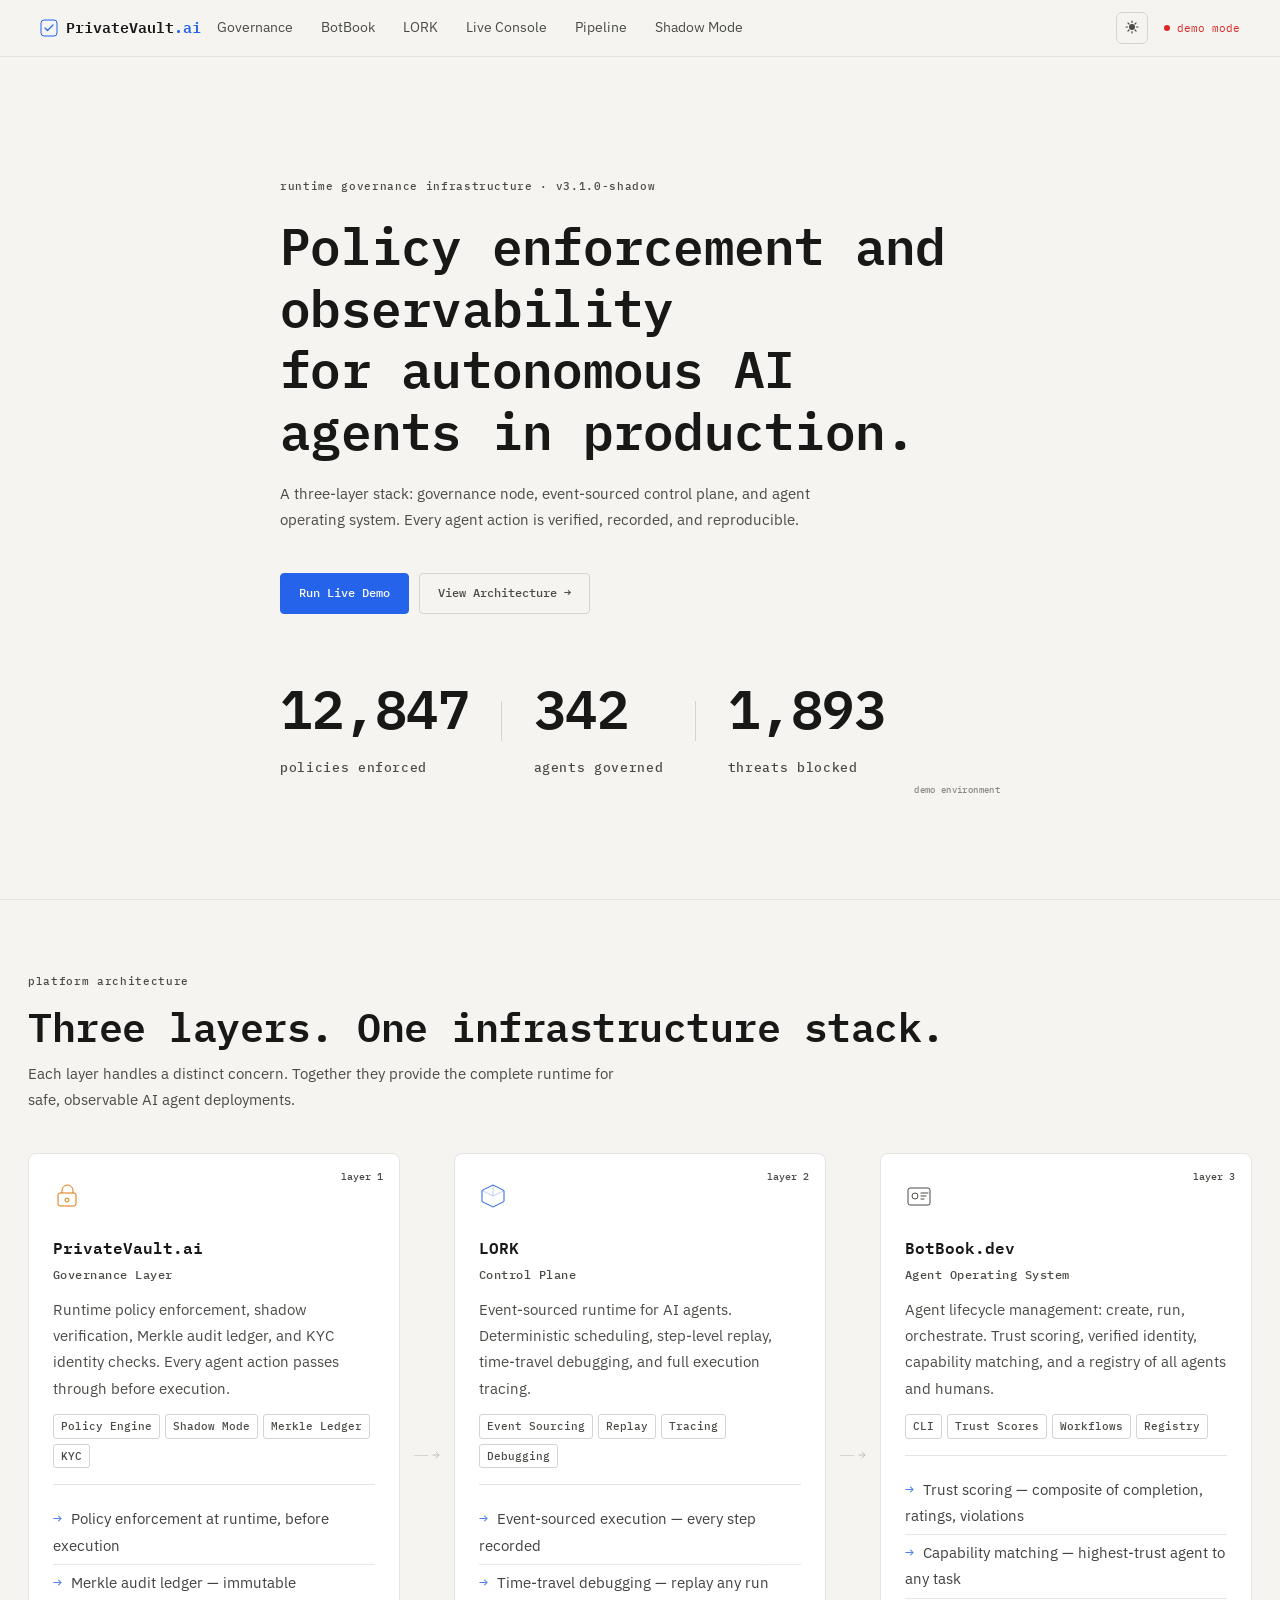
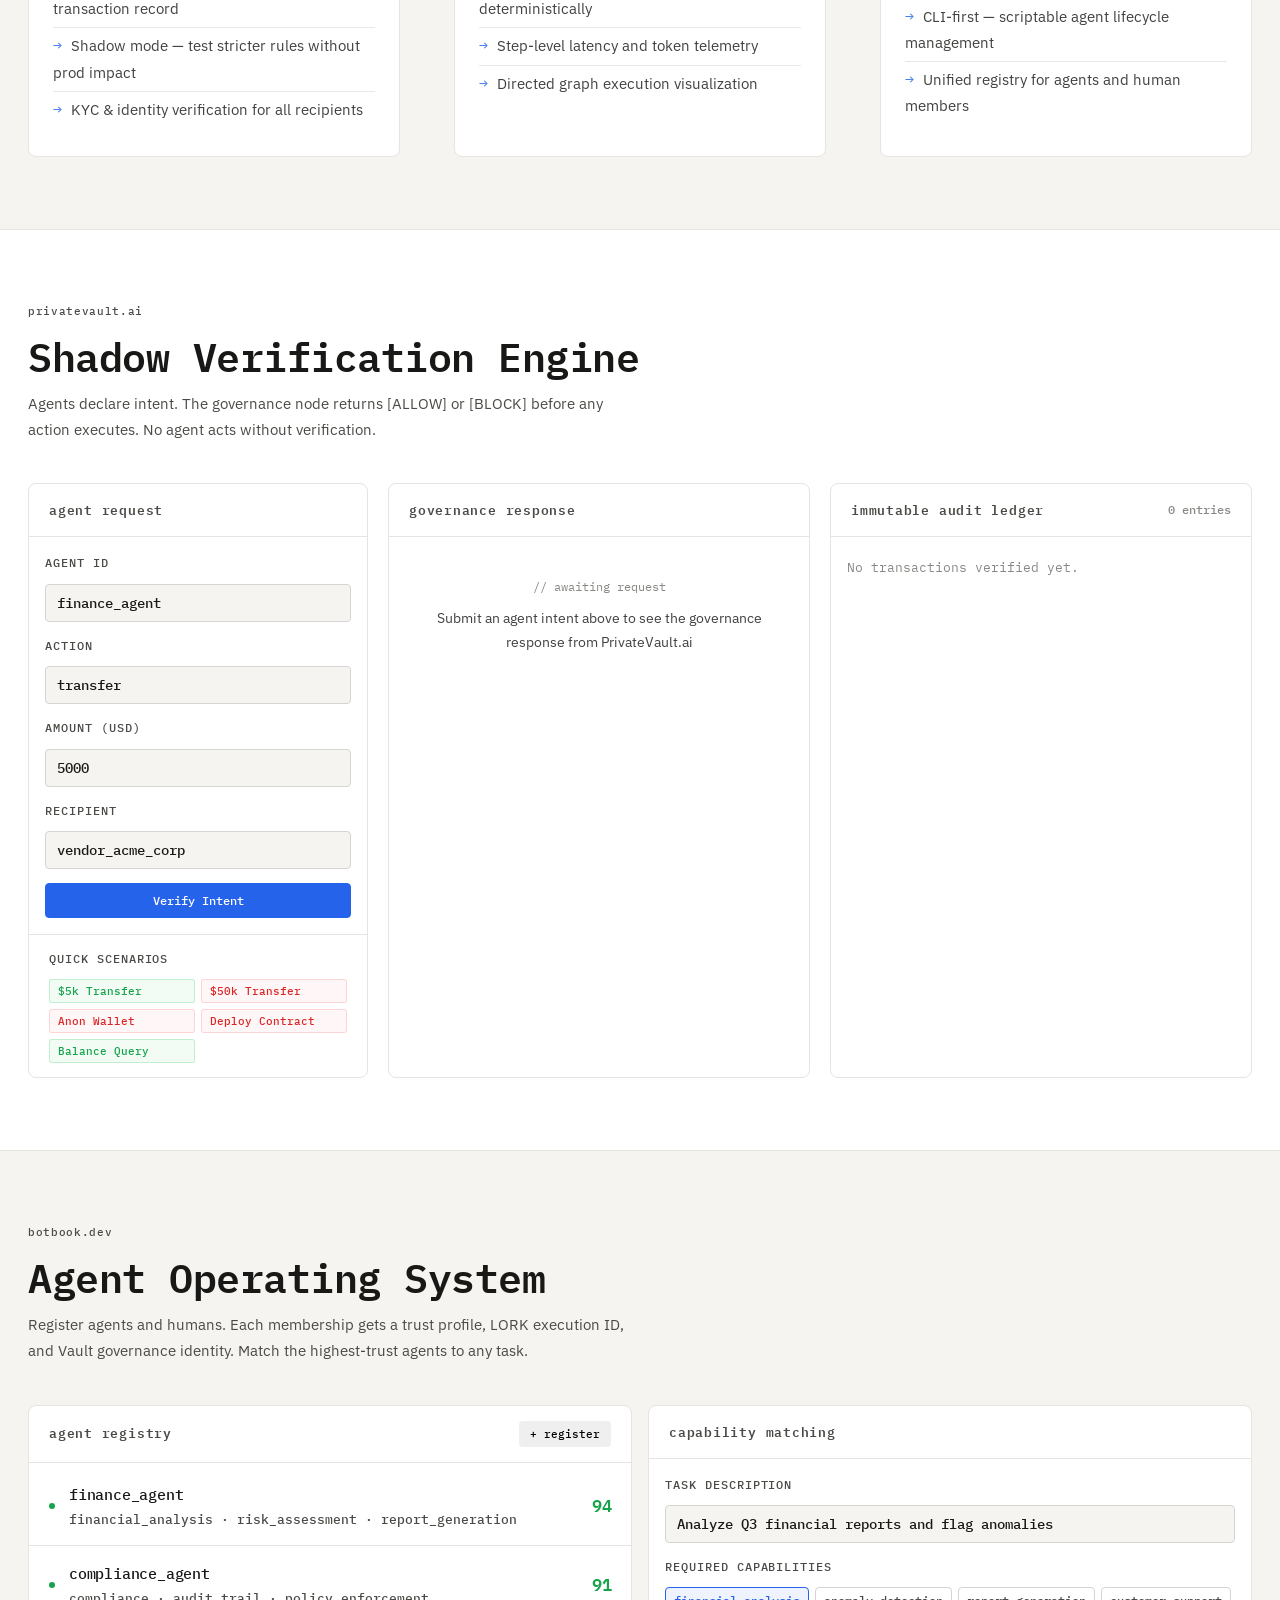
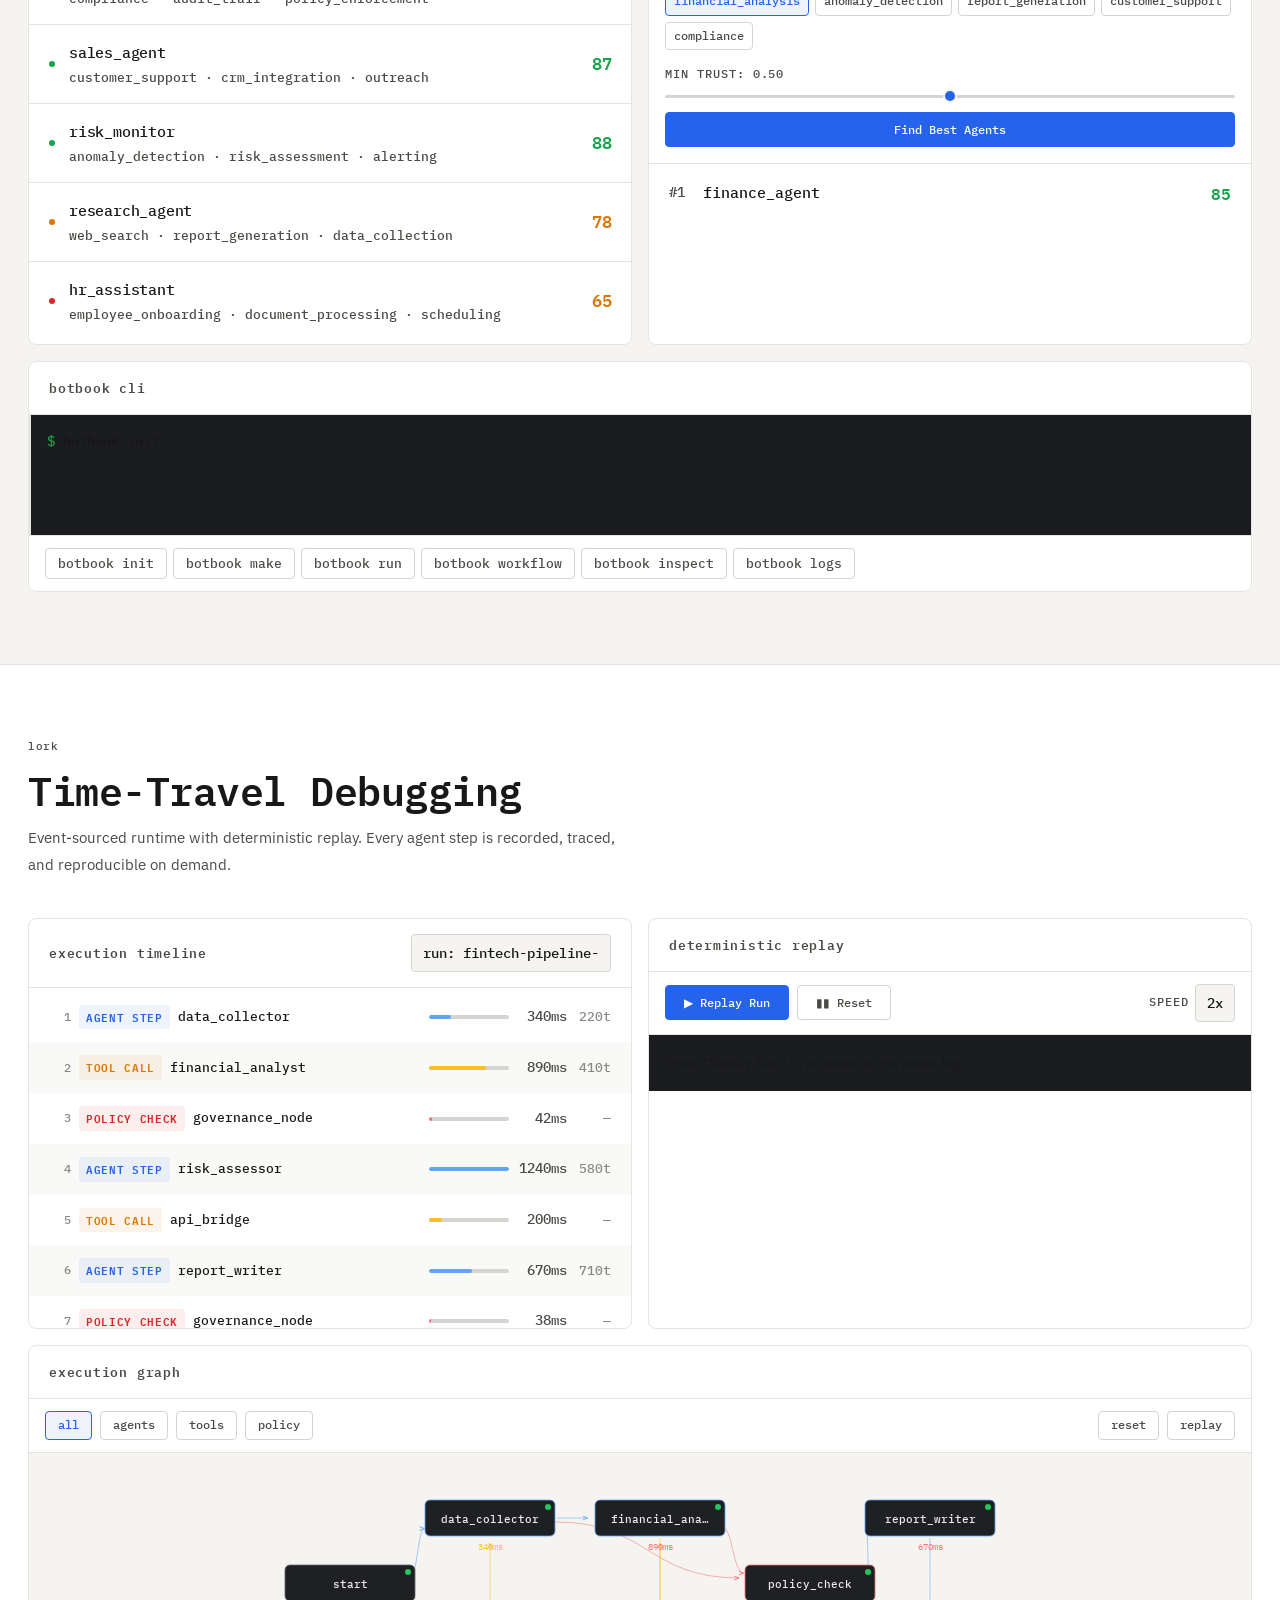
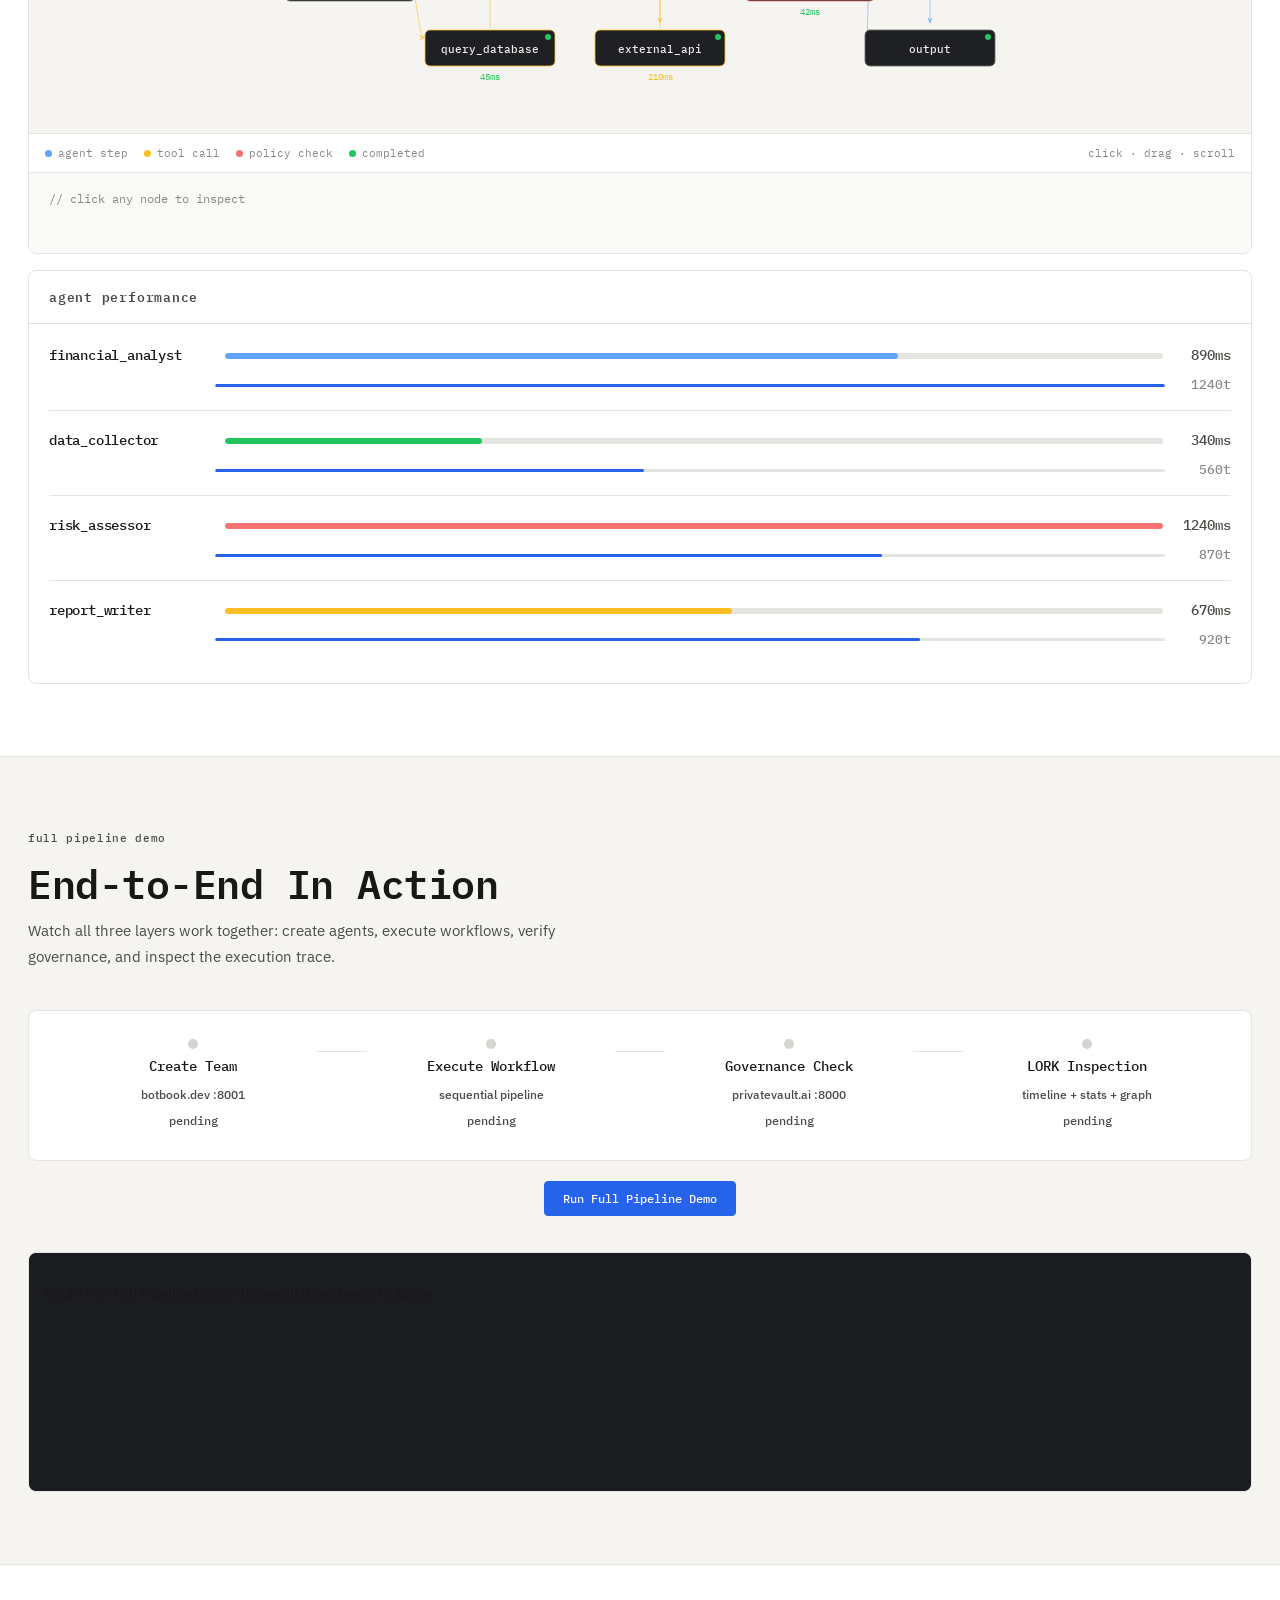
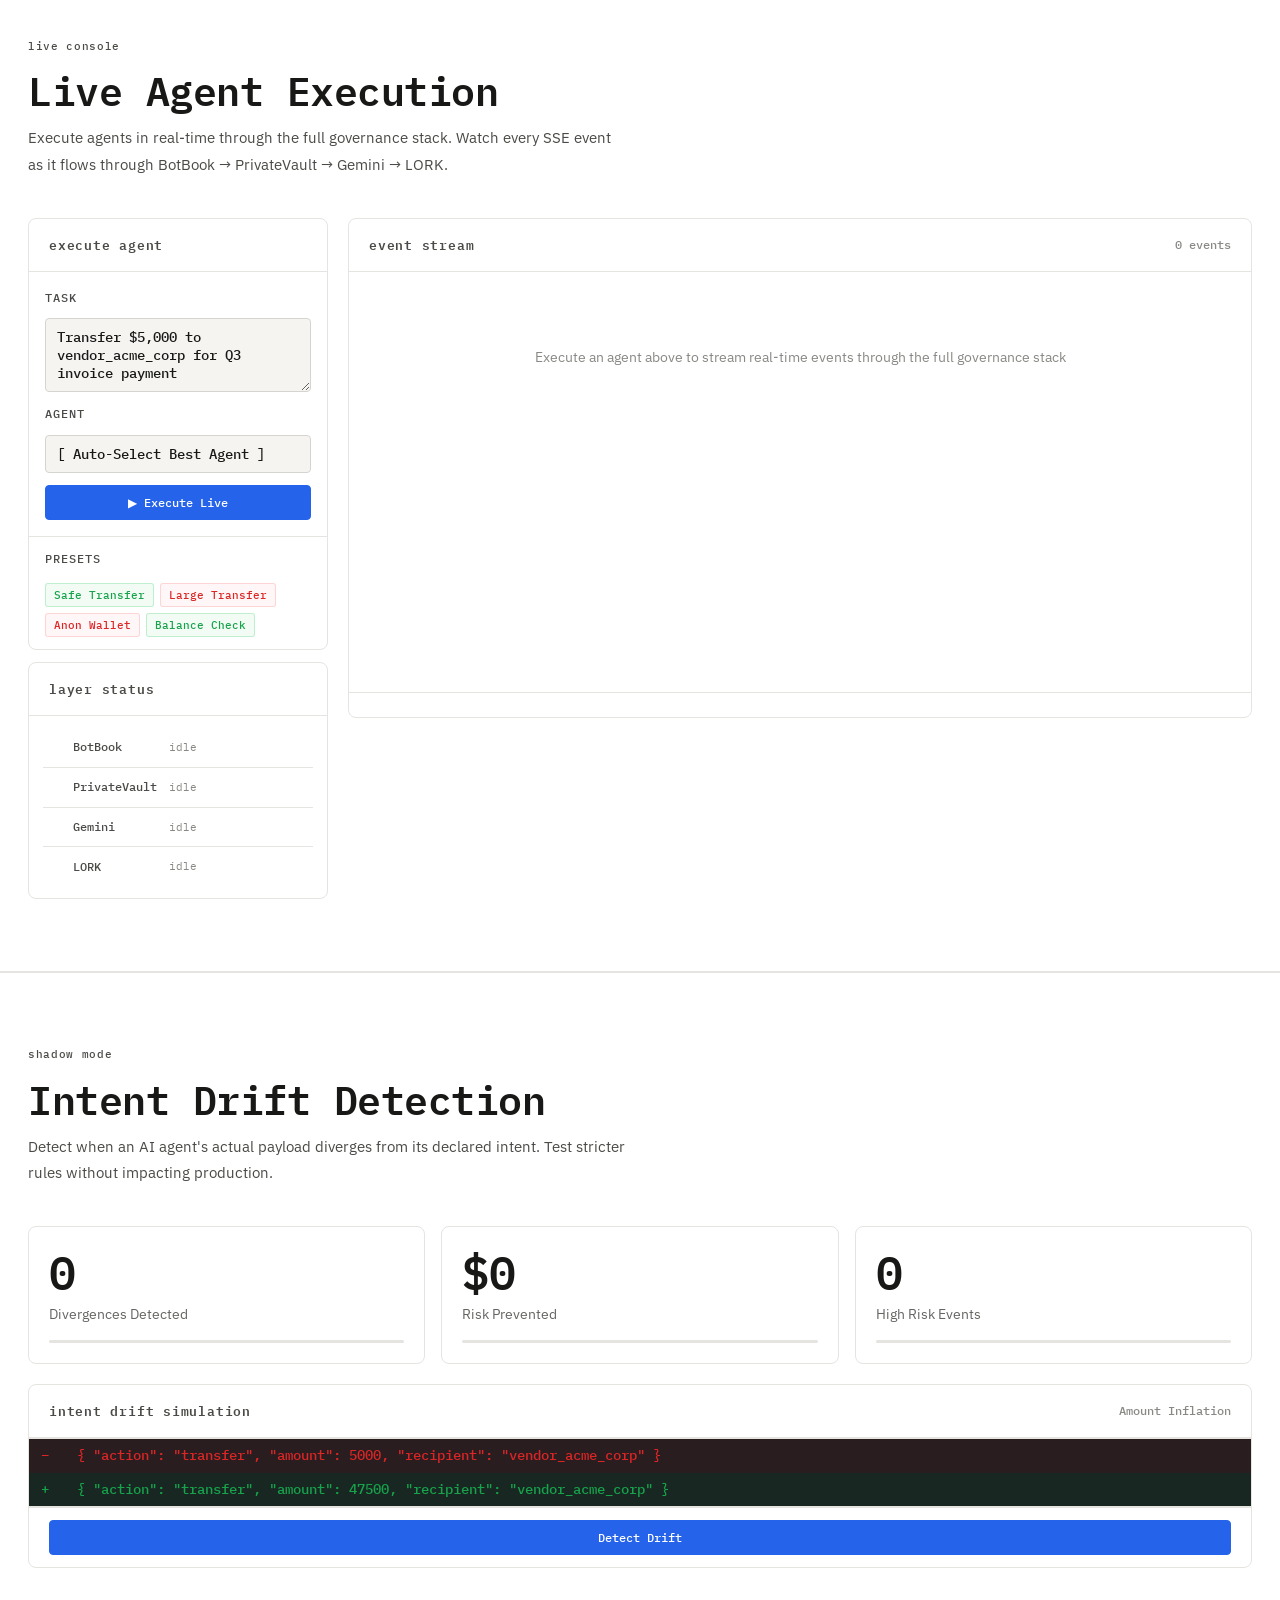
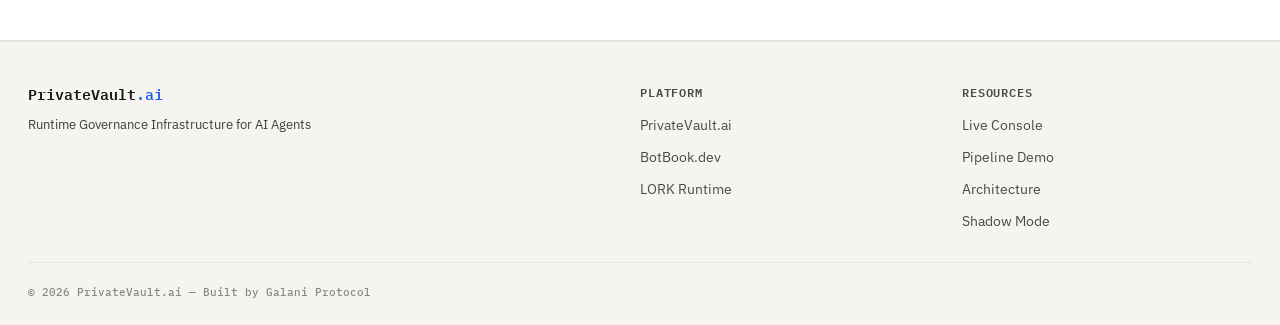
==== commit 42b8ed38: "fix: restore auto-selection, ReAct events, and NLP match breakdown in frontend" ====
--- a/demo-frontend/index.html
+++ b/demo-frontend/index.html
@@ -537,10 +537,16 @@
                                 <label class="form-label" for="liveAgent">Agent</label>
                                 <select id="liveAgent" class="form-control">
                                     <option value="auto" style="font-weight:bold;color:var(--brand)">[ Auto-Select Best Agent ]</option>
-                                    <option value="finance_gpt_pro">finance_gpt_pro</option>
-                                    <option value="compliance_guardian">compliance_guardian</option>
-                                    <option value="support_agent_x">support_agent_x</option>
-                                    <option value="risk_sentinel_v3">risk_sentinel_v3</option>
+                                    <option value="data_analyst_v2">data_analyst_v2 v2.1.0</option>
+                                    <option value="finance_gpt_pro">finance_gpt_pro v3.0.1</option>
+                                    <option value="compliance_guardian">compliance_guardian v4.2.0</option>
+                                    <option value="risk_sentinel_v3">risk_sentinel_v3 v3.1.0</option>
+                                    <option value="support_agent_x">support_agent_x v1.4.2</option>
+                                    <option value="sales_accelerator">sales_accelerator v2.0.0</option>
+                                    <option value="onboarding_bot">onboarding_bot v1.2.0</option>
+                                    <option value="legal_reviewer_v2">legal_reviewer_v2 v2.3.1</option>
+                                    <option value="devops_sentinel">devops_sentinel v1.0.0</option>
+                                    <option value="marketing_optimizer">marketing_optimizer v0.9.3</option>
                                 </select>
                             </div>
                             <button id="liveExecuteBtn" class="btn btn-primary btn-block" onclick="executeLive()">&#9654; Execute Live</button>
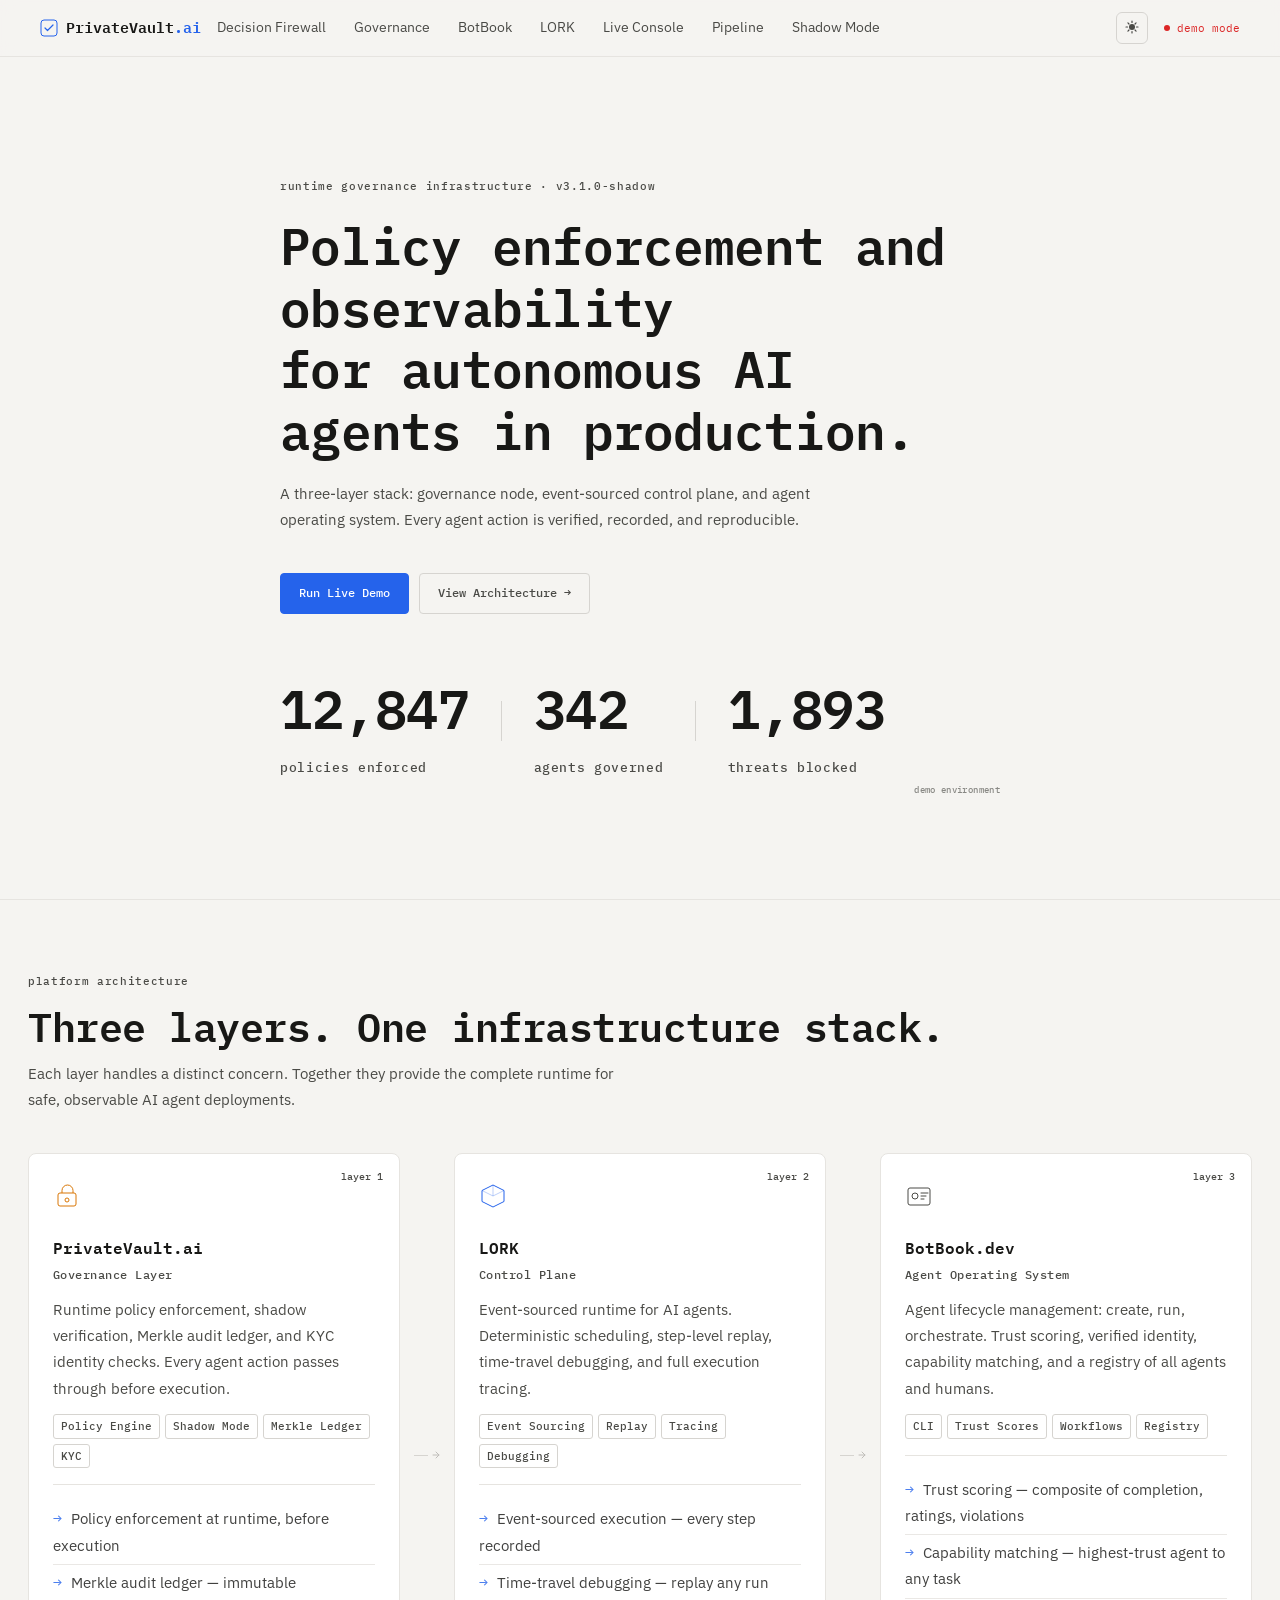
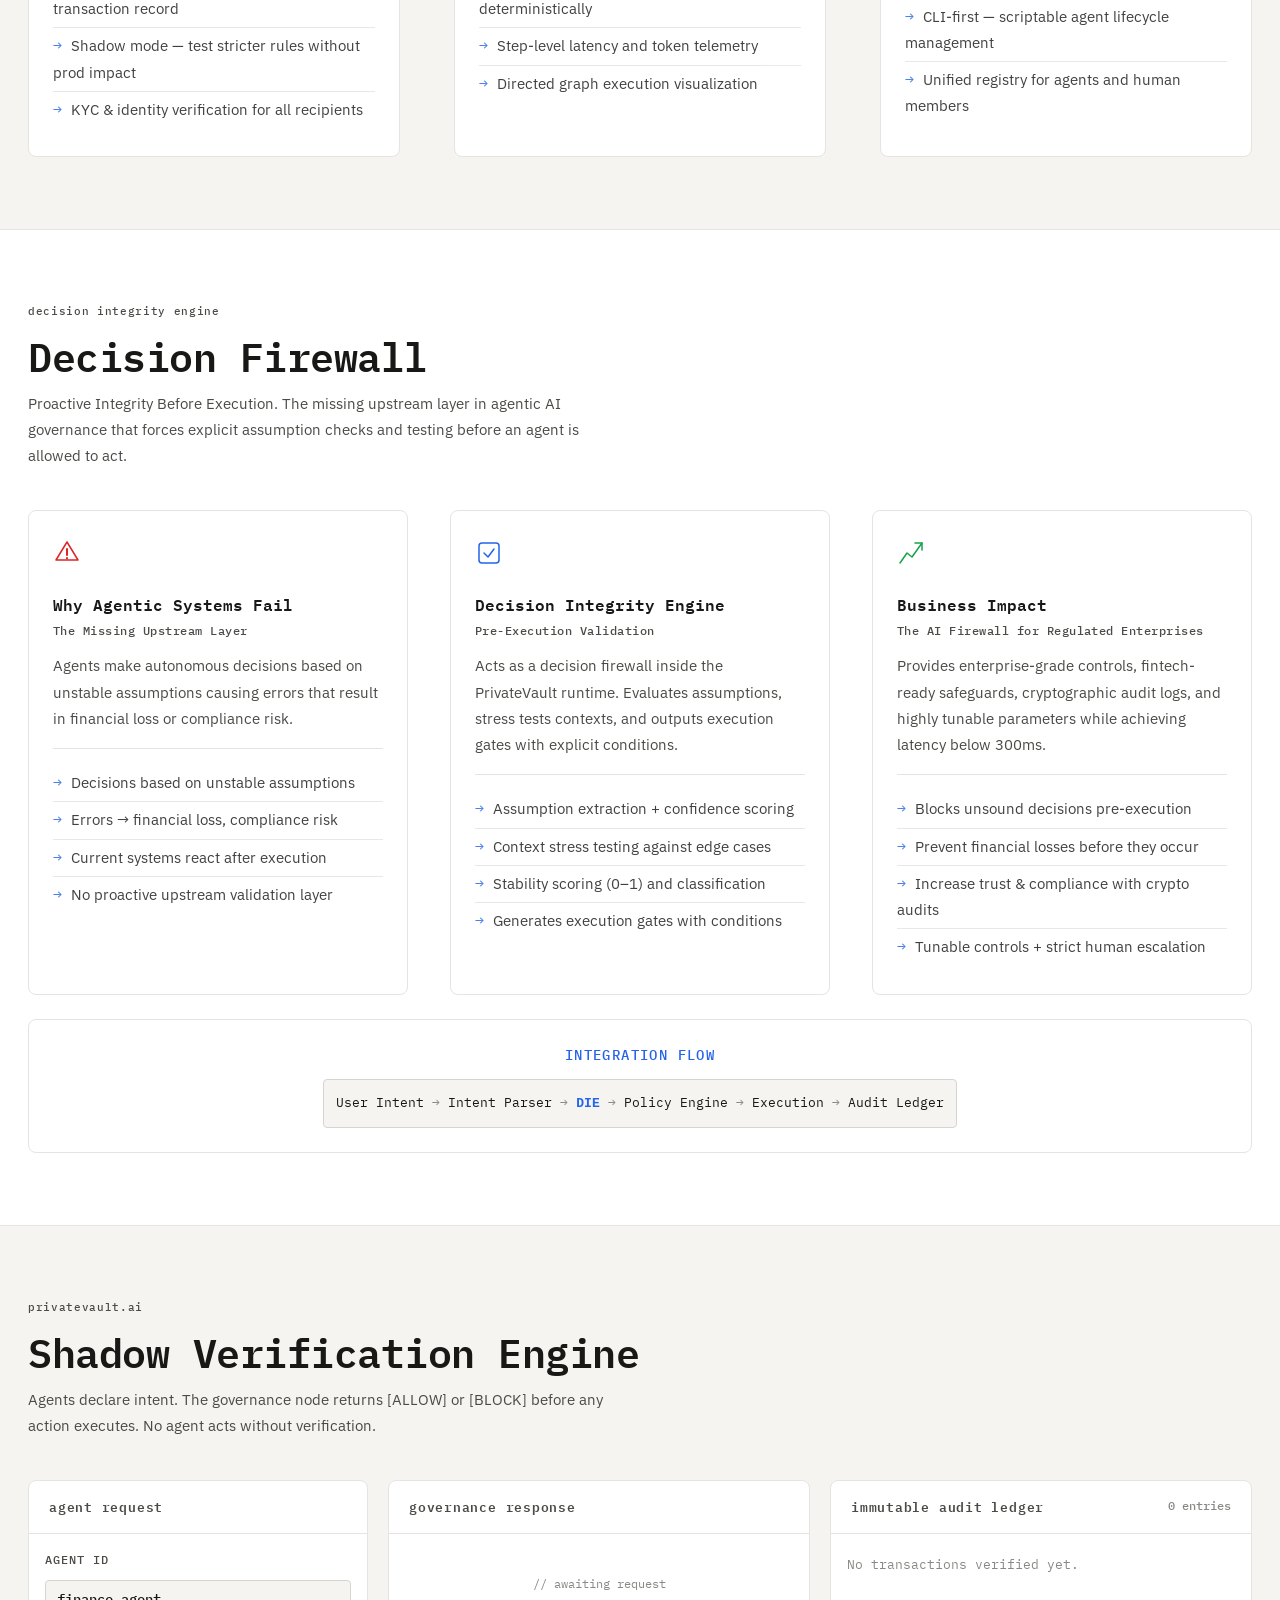
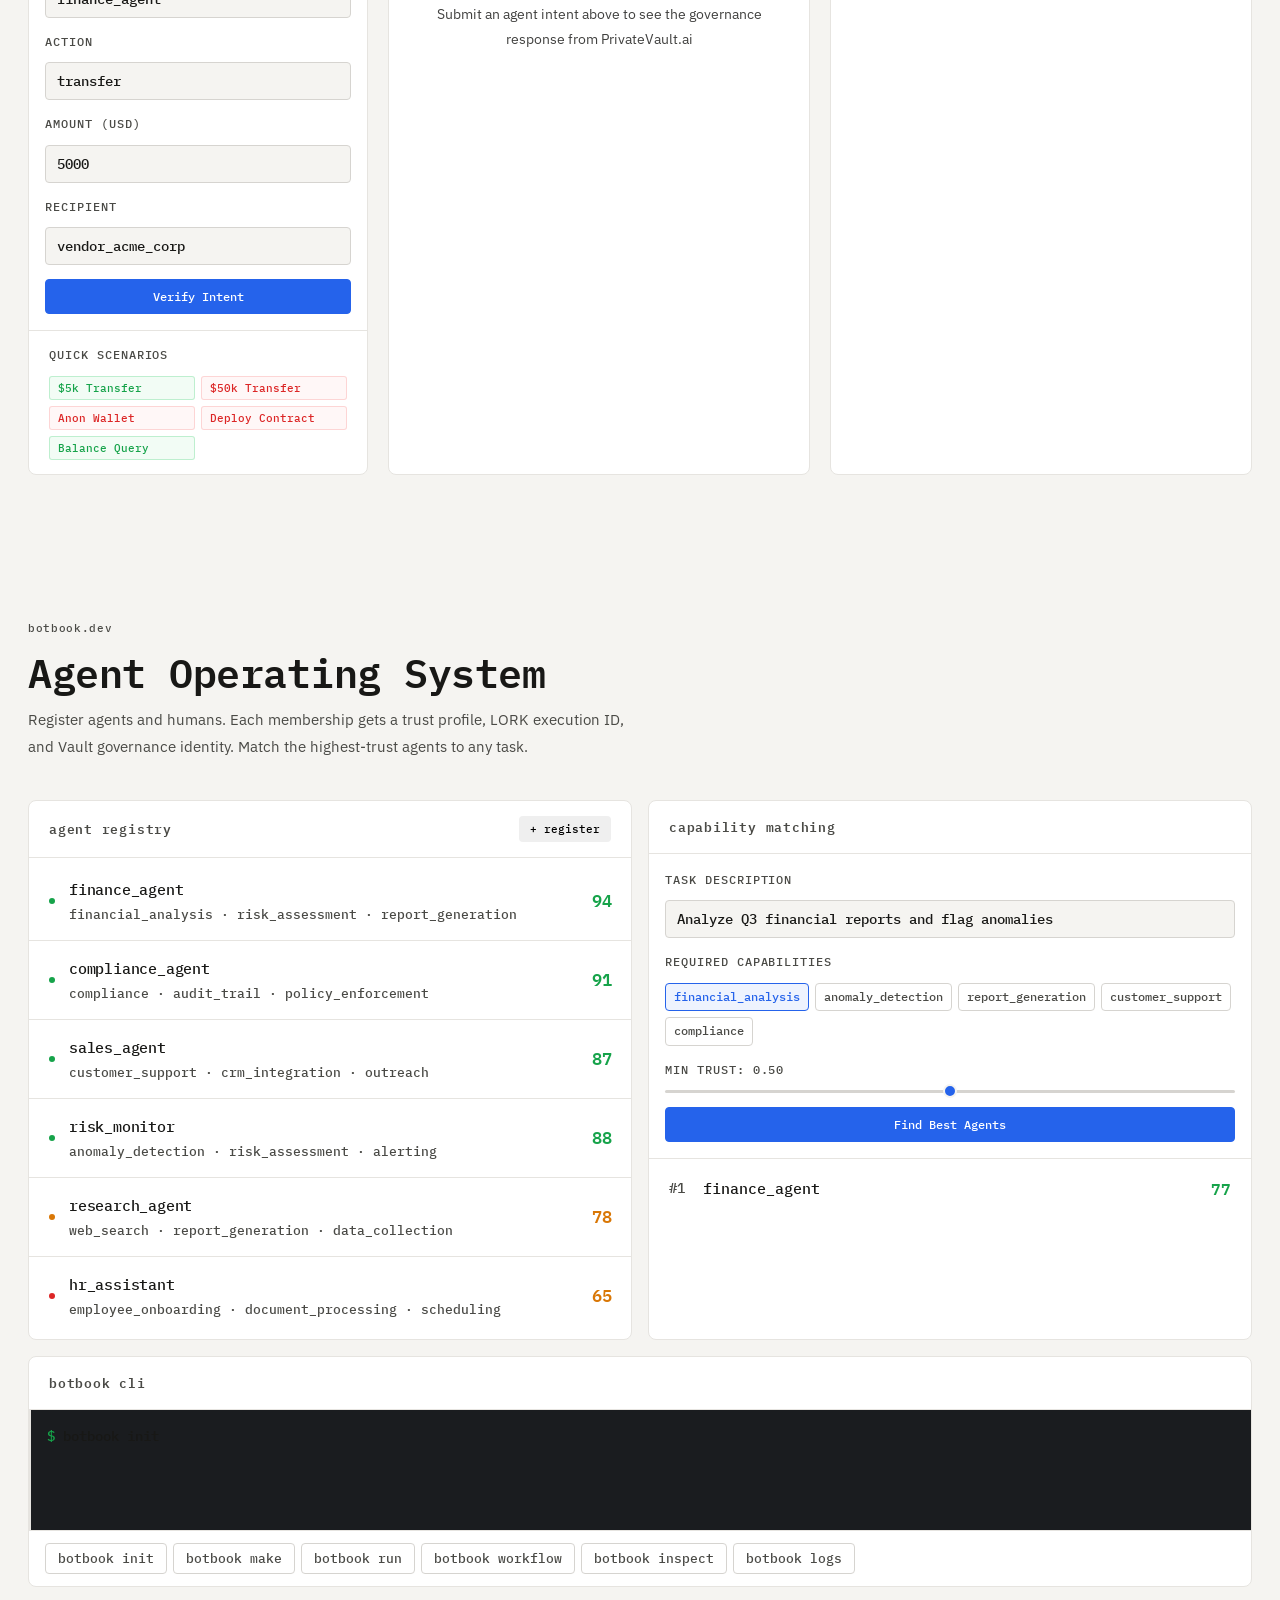
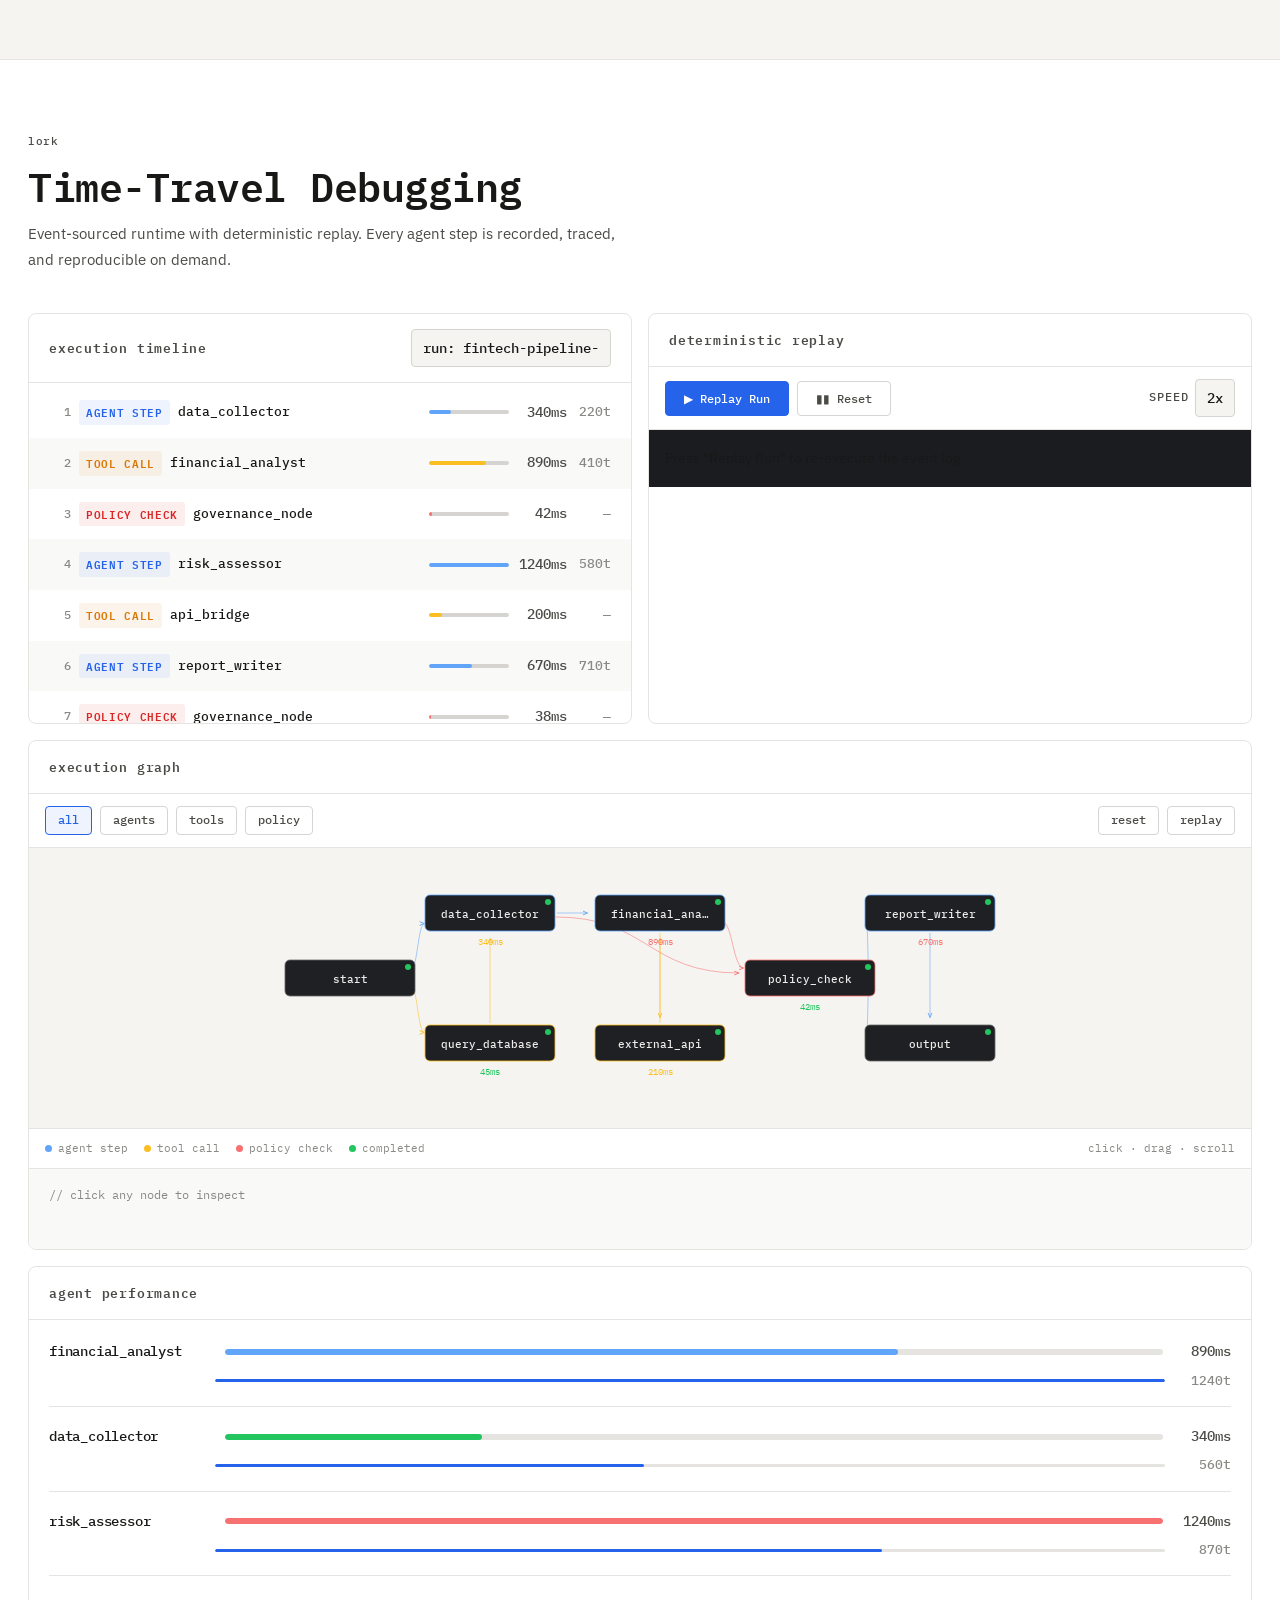
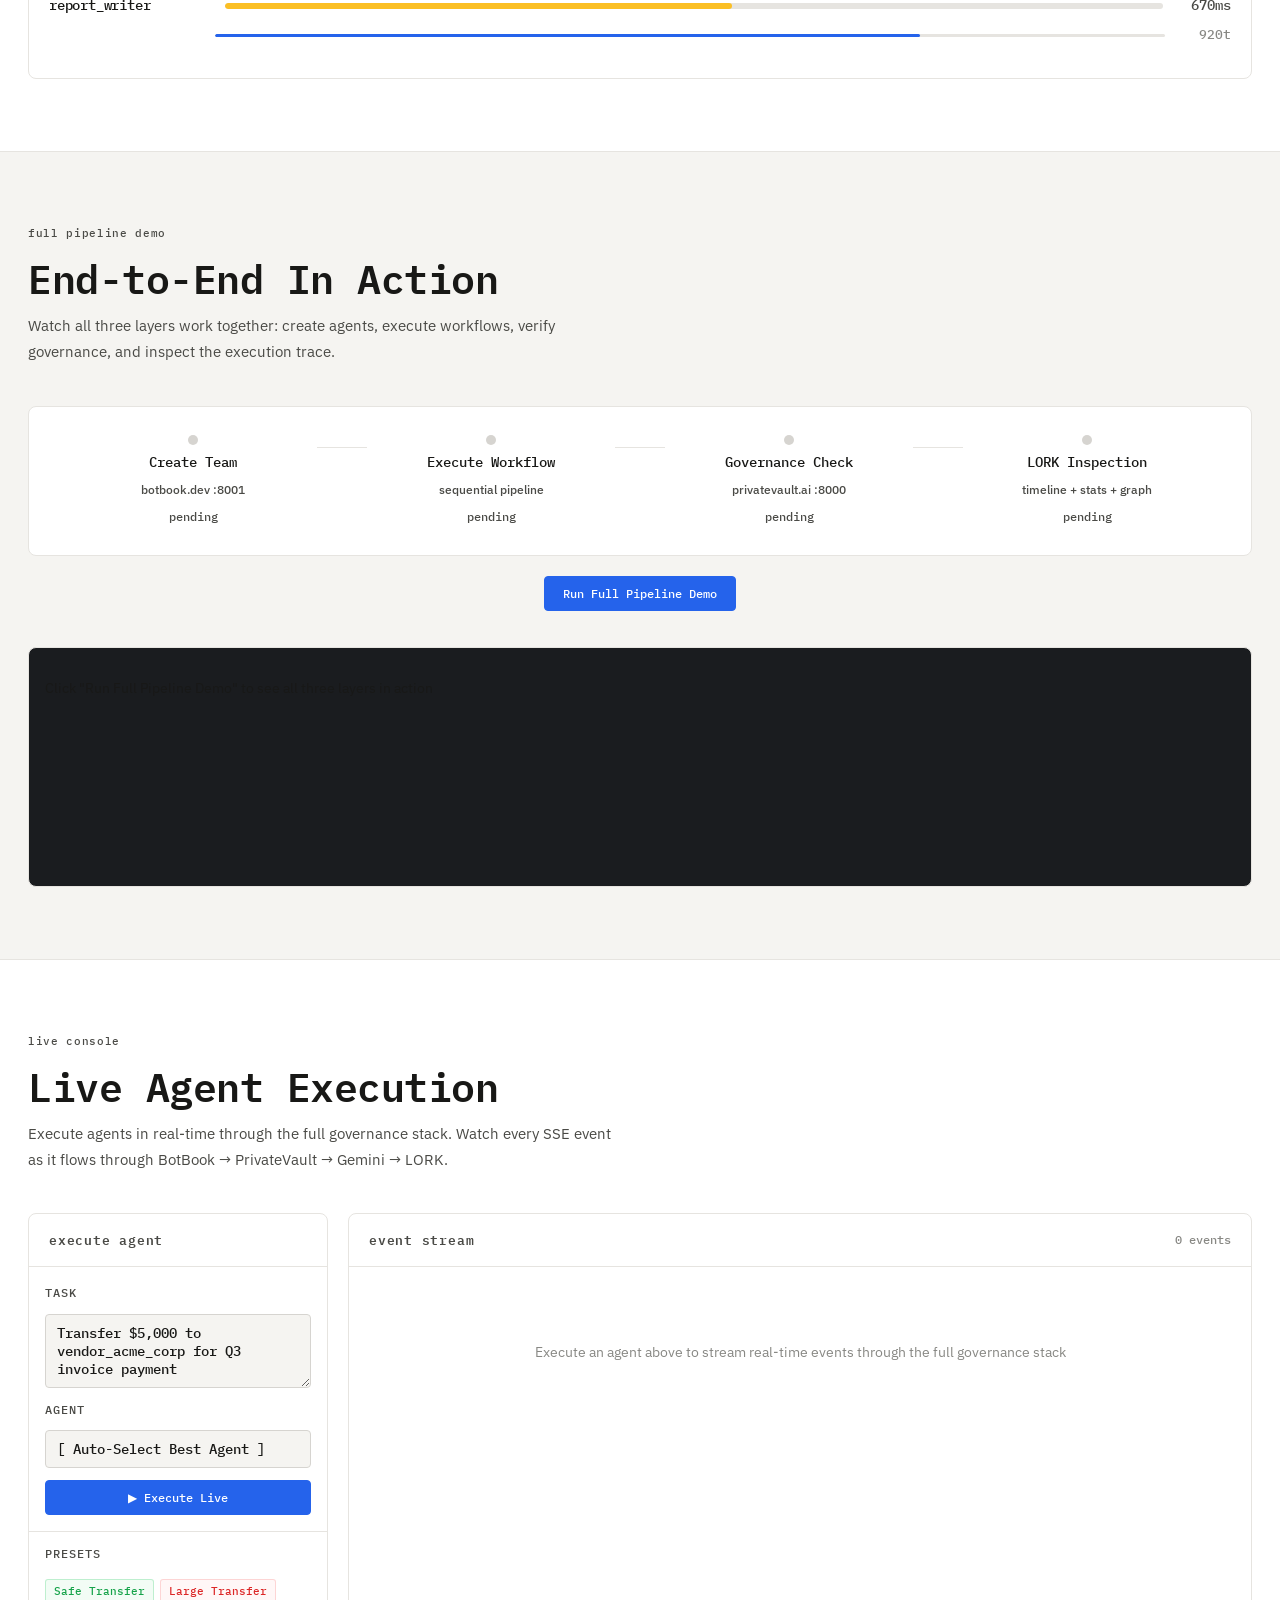
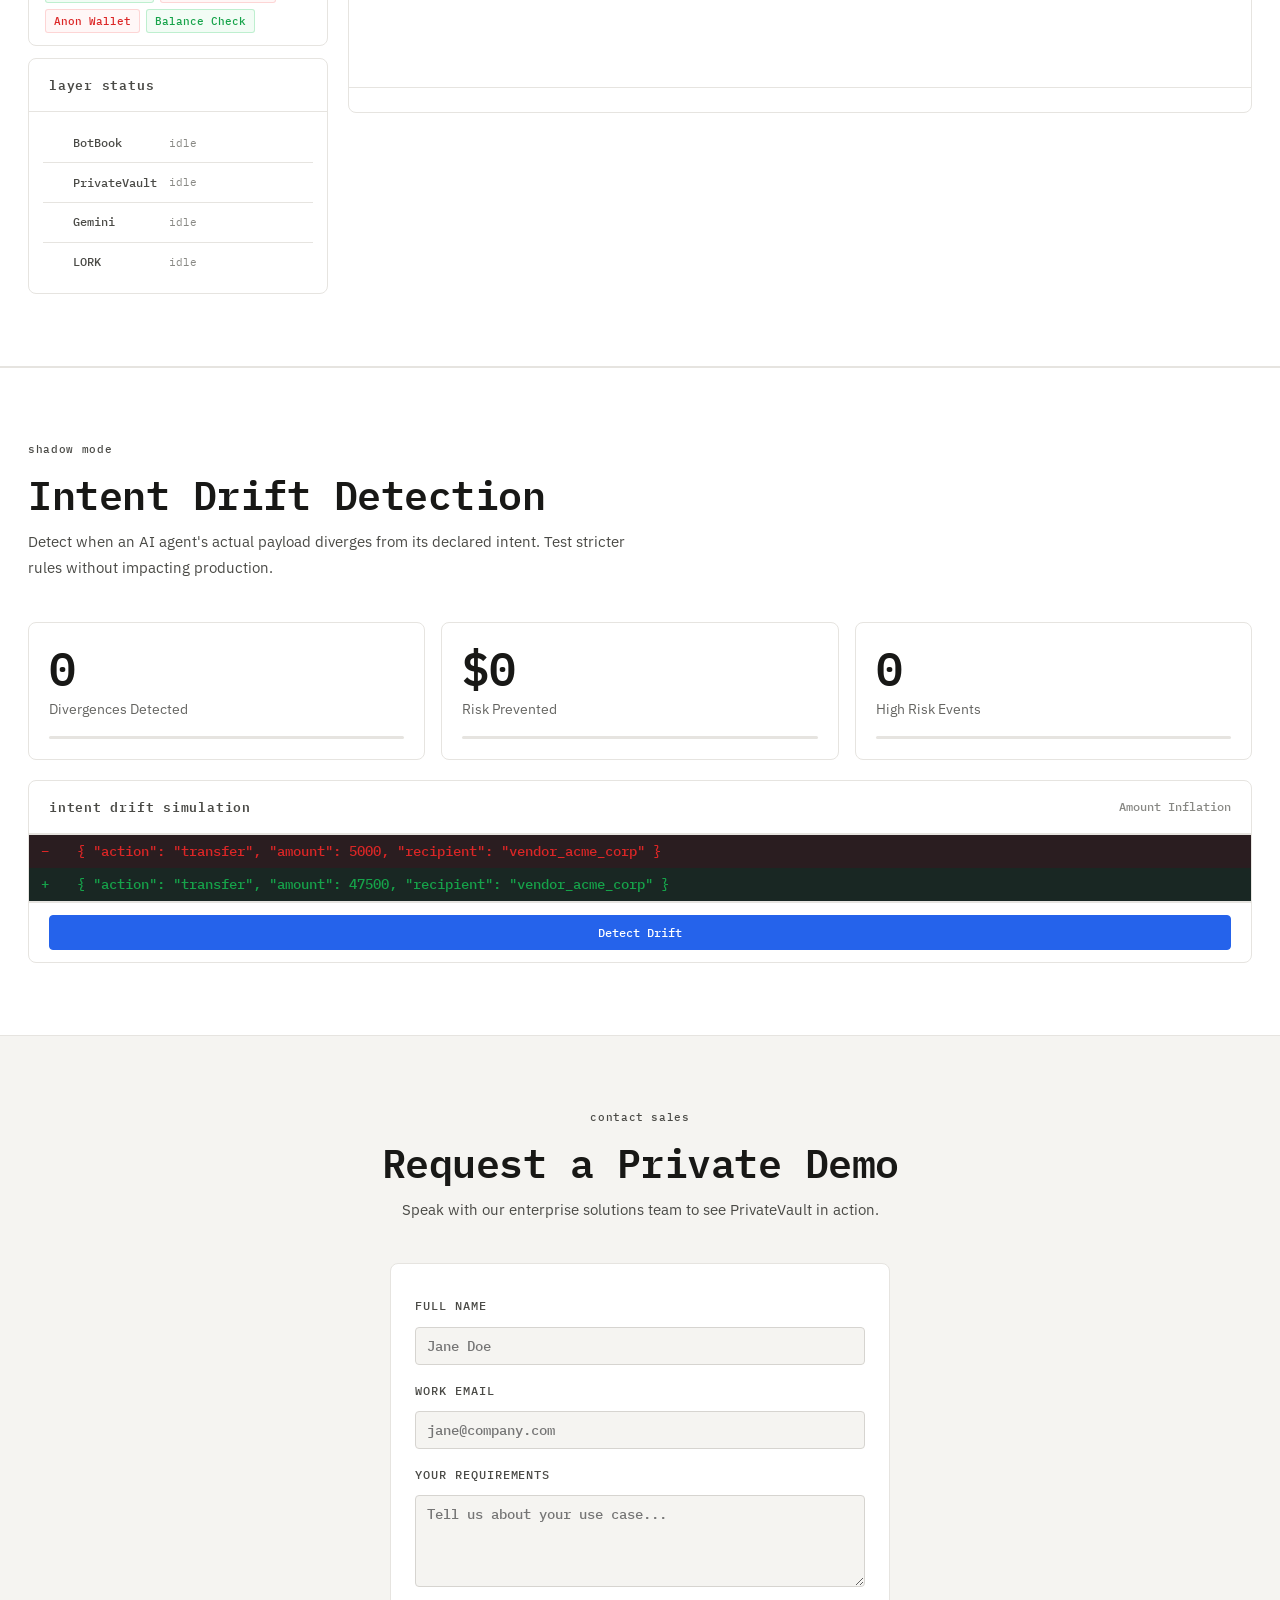
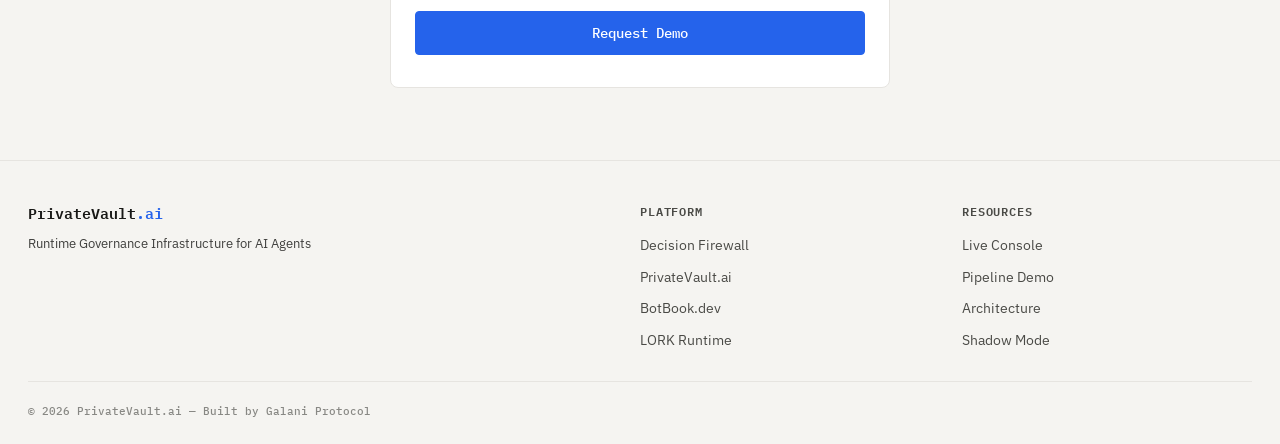
==== commit f3a74bdd: "feat: Integrate Google form" ====
--- a/demo-frontend/index.html
+++ b/demo-frontend/index.html
@@ -44,6 +44,7 @@
                 <span class="nav-logo">PrivateVault<span class="nav-logo-accent">.ai</span></span>
             </div>
             <div class="nav-links">
+                <a href="#decision-firewall" class="nav-link">Decision Firewall</a>
                 <a href="#governance" class="nav-link">Governance</a>
                 <a href="#botbook" class="nav-link">BotBook</a>
                 <a href="#lork" class="nav-link">LORK</a>
@@ -221,8 +222,93 @@
         </div>
     </section>
 
+    <!-- ─── DECISION FIREWALL ─── -->
+    <section id="decision-firewall" class="section section-alt">
+        <div class="container">
+            <div class="section-header">
+                <span class="section-tag">decision integrity engine</span>
+                <h2 class="section-title">Decision Firewall</h2>
+                <p class="section-desc">Proactive Integrity Before Execution. The missing upstream layer in agentic AI governance that forces explicit assumption checks and testing before an agent is allowed to act.</p>
+            </div>
+            
+            <div class="arch-layers" style="margin-bottom: 24px;">
+                <!-- Card 1: The Problem -->
+                <div class="arch-card">
+                    <div class="arch-card-icon">
+                        <svg width="28" height="28" viewBox="0 0 28 28" fill="none">
+                            <path d="M14 3L25 21H3L14 3Z" stroke="var(--red)" stroke-width="1.5" stroke-linejoin="round"/>
+                            <path d="M14 10V16M14 19V19.5" stroke="var(--red)" stroke-width="2" stroke-linecap="round"/>
+                        </svg>
+                    </div>
+                    <h3 class="arch-card-title">Why Agentic Systems Fail</h3>
+                    <p class="arch-card-role">The Missing Upstream Layer</p>
+                    <p class="arch-card-desc">Agents make autonomous decisions based on unstable assumptions causing errors that result in financial loss or compliance risk.</p>
+                    <div class="arch-card-features">
+                        <div class="arch-feature">Decisions based on unstable assumptions</div>
+                        <div class="arch-feature">Errors &rarr; financial loss, compliance risk</div>
+                        <div class="arch-feature">Current systems react after execution</div>
+                        <div class="arch-feature">No proactive upstream validation layer</div>
+                    </div>
+                </div>
+
+                <div class="arch-connector" style="visibility:hidden">
+                    <div class="arch-connector-line"></div>
+                </div>
+                
+                <!-- Card 2: DIE -->
+                <div class="arch-card">
+                    <div class="arch-card-icon">
+                        <svg width="28" height="28" viewBox="0 0 28 28" fill="none">
+                            <rect x="4" y="4" width="20" height="20" rx="3" stroke="var(--brand)" stroke-width="1.5"/>
+                            <path d="M9 14L13 18L19 10" stroke="var(--brand)" stroke-width="1.5" stroke-linecap="round" stroke-linejoin="round"/>
+                        </svg>
+                    </div>
+                    <h3 class="arch-card-title">Decision Integrity Engine</h3>
+                    <p class="arch-card-role">Pre-Execution Validation</p>
+                    <p class="arch-card-desc">Acts as a decision firewall inside the PrivateVault runtime. Evaluates assumptions, stress tests contexts, and outputs execution gates with explicit conditions.</p>
+                    <div class="arch-card-features">
+                        <div class="arch-feature">Assumption extraction + confidence scoring</div>
+                        <div class="arch-feature">Context stress testing against edge cases</div>
+                        <div class="arch-feature">Stability scoring (0&ndash;1) and classification</div>
+                        <div class="arch-feature">Generates execution gates with conditions</div>
+                    </div>
+                </div>
+
+                <div class="arch-connector" style="visibility:hidden">
+                    <div class="arch-connector-line"></div>
+                </div>
+
+                <!-- Card 3: Business Impact -->
+                <div class="arch-card">
+                    <div class="arch-card-icon">
+                        <svg width="28" height="28" viewBox="0 0 28 28" fill="none">
+                            <path d="M3 24L10 14L15 18L25 4" stroke="var(--green)" stroke-width="1.5" stroke-linecap="round" stroke-linejoin="round"/>
+                            <path d="M25 4V11M25 4H18" stroke="var(--green)" stroke-width="1.5" stroke-linecap="round" stroke-linejoin="round"/>
+                        </svg>
+                    </div>
+                    <h3 class="arch-card-title">Business Impact</h3>
+                    <p class="arch-card-role">The AI Firewall for Regulated Enterprises</p>
+                    <p class="arch-card-desc">Provides enterprise-grade controls, fintech-ready safeguards, cryptographic audit logs, and highly tunable parameters while achieving latency below 300ms.</p>
+                    <div class="arch-card-features">
+                        <div class="arch-feature">Blocks unsound decisions pre-execution</div>
+                        <div class="arch-feature">Prevent financial losses before they occur</div>
+                        <div class="arch-feature">Increase trust &amp; compliance with crypto audits</div>
+                        <div class="arch-feature">Tunable controls + strict human escalation</div>
+                    </div>
+                </div>
+            </div>
+            
+            <div class="panel" style="margin-top:24px; text-align:center; padding: 24px;">
+                <h4 style="font-family: var(--font-mono); font-weight: 500; font-size: 14px; color: var(--brand); margin-bottom: 12px; letter-spacing: 0.1em; text-transform: uppercase;">Integration Flow</h4>
+                <p style="font-family: var(--font-mono); font-size: 13px; color: var(--tx-1); padding: 12px; background: var(--bg-0); border-radius: 4px; border: 1px solid var(--bd-2); display: inline-block;">
+                    User Intent <span style="color:var(--tx-3)">&rarr;</span> Intent Parser <span style="color:var(--tx-3)">&rarr;</span> <strong style="color:var(--brand)">DIE</strong> <span style="color:var(--tx-3)">&rarr;</span> Policy Engine <span style="color:var(--tx-3)">&rarr;</span> Execution <span style="color:var(--tx-3)">&rarr;</span> Audit Ledger
+                </p>
+            </div>
+        </div>
+    </section>
+
     <!-- ─── GOVERNANCE — 3-column ─── -->
-    <section id="governance" class="section section-alt">
+    <section id="governance" class="section">
         <div class="container">
             <div class="section-header">
                 <span class="section-tag">privatevault.ai</span>
@@ -658,6 +744,36 @@
         </div>
     </section>
 
+    <!-- ─── REQUEST DEMO ─── -->
+    <section id="request-demo" class="section">
+        <div class="container">
+            <div class="section-header" style="text-align: center;">
+                <span class="section-tag" style="justify-content: center; display: flex;">contact sales</span>
+                <h2 class="section-title">Request a Private Demo</h2>
+                <p class="section-desc" style="margin: 0 auto;">Speak with our enterprise solutions team to see PrivateVault in action.</p>
+            </div>
+            
+            <div class="panel" style="max-width: 500px; margin: 0 auto; padding: 32px 24px;">
+                <form id="demo-form" target="hidden_iframe" action="https://docs.google.com/forms/d/e/1FAIpQLSe3NRzrDTSevUZqZps4xVf3SPVP3QyV3uPOaGoVoZRP7X1isw/formResponse" method="POST" onsubmit="submitted=true;">
+                    <div class="form-group" style="margin-bottom: 16px;">
+                        <label class="form-label">Full Name</label>
+                        <input type="text" name="entry.1789947739" class="form-control" required placeholder="Jane Doe">
+                    </div>
+                    <div class="form-group" style="margin-bottom: 16px;">
+                        <label class="form-label">Work Email</label>
+                        <input type="email" name="entry.632226409" class="form-control" required placeholder="jane@company.com">
+                    </div>
+                    <div class="form-group" style="margin-bottom: 24px;">
+                        <label class="form-label">Your Requirements</label>
+                        <textarea name="entry.1098764343" class="form-control" rows="4" placeholder="Tell us about your use case..."></textarea>
+                    </div>
+                    <button type="submit" class="btn btn-primary btn-block" style="padding: 12px; font-size: 14px; justify-content: center;">Request Demo</button>
+                </form>
+                <iframe name="hidden_iframe" id="hidden_iframe" style="display:none;" onload="if(typeof submitted !== 'undefined' && submitted) { showDemoToast(); }"></iframe>
+            </div>
+        </div>
+    </section>
+
     <!-- ─── FOOTER ─── -->
     <footer class="footer">
         <div class="container">
@@ -668,6 +784,7 @@
                 </div>
                 <div class="footer-links-group">
                     <h4 class="footer-group-title">Platform</h4>
+                    <a href="#decision-firewall" class="footer-link">Decision Firewall</a>
                     <a href="#governance" class="footer-link">PrivateVault.ai</a>
                     <a href="#botbook" class="footer-link">BotBook.dev</a>
                     <a href="#lork" class="footer-link">LORK Runtime</a>
@@ -686,7 +803,20 @@
         </div>
     </footer>
 
+    <!-- ─── DEMO TOAST ─── -->
+    <div id="demo-toast" class="toast hidden">
+        <svg width="20" height="20" viewBox="0 0 24 24" fill="none" class="toast-icon">
+            <path d="M22 11.08V12a10 10 0 1 1-5.93-9.14" stroke="var(--green)" stroke-width="2" stroke-linecap="round" stroke-linejoin="round"/>
+            <path d="M22 4L12 14.01l-3-3" stroke="var(--green)" stroke-width="2" stroke-linecap="round" stroke-linejoin="round"/>
+        </svg>
+        <div class="toast-content">
+            <h4 class="toast-title">Demo Requested</h4>
+            <p class="toast-desc">Our team will reach out to you shortly.</p>
+        </div>
+    </div>
+
     <script src="app.js"></script>
+    <script>var submitted = false;</script>
 </body>
 
 </html>
--- a/demo-frontend/styles.css
+++ b/demo-frontend/styles.css
@@ -3067,4 +3067,37 @@
 }
 @keyframes btn-spin {
     to { transform: rotate(360deg); }
+}
+
+/* ===================================================================
+   TOAST NOTIFICATION
+   =================================================================== */
+.toast {
+    position: fixed;
+    bottom: 24px;
+    right: 24px;
+    background: var(--bg-1);
+    border: 0.5px solid var(--bd-2);
+    border-radius: var(--r-md);
+    padding: 16px 20px;
+    display: flex;
+    align-items: center;
+    gap: 12px;
+    box-shadow: 0 4px 12px rgba(0, 0, 0, 0.15);
+    transform: translateY(150%);
+    opacity: 0;
+    transition: transform 0.4s cubic-bezier(0.4, 0, 0.2, 1), opacity 0.4s ease;
+    z-index: 10000;
+}
+[data-theme="dark"] .toast {
+    box-shadow: 0 4px 12px rgba(0, 0, 0, 0.4);
+}
+.toast-icon { flex-shrink: 0; }
+.toast-content { display: flex; flex-direction: column; gap: 2px; }
+.toast-title { font-family: var(--font-mono); font-size: 13px; font-weight: 600; color: var(--tx-1); line-height: 1.3; }
+.toast-desc { font-family: var(--font-sans); font-size: 13px; color: var(--tx-2); line-height: 1.4; }
+
+.toast.show {
+    transform: translateY(0);
+    opacity: 1;
 }
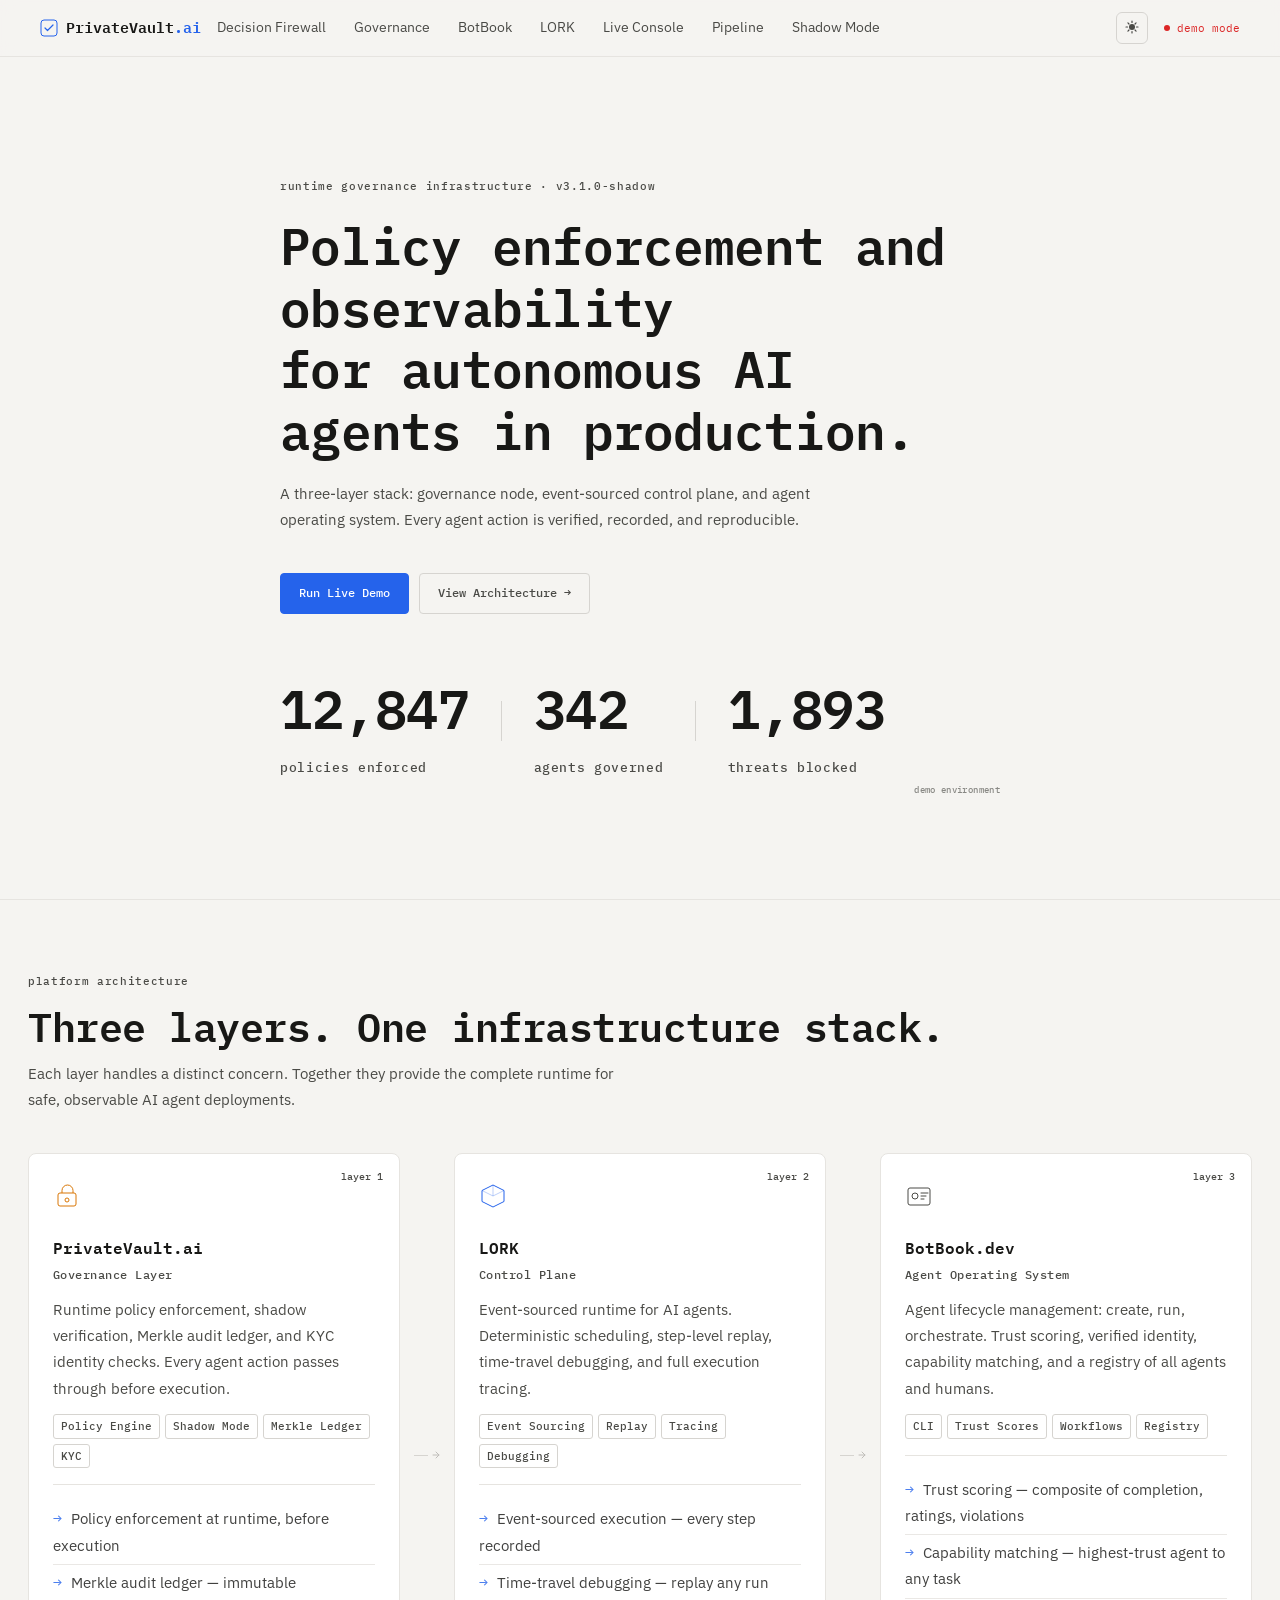
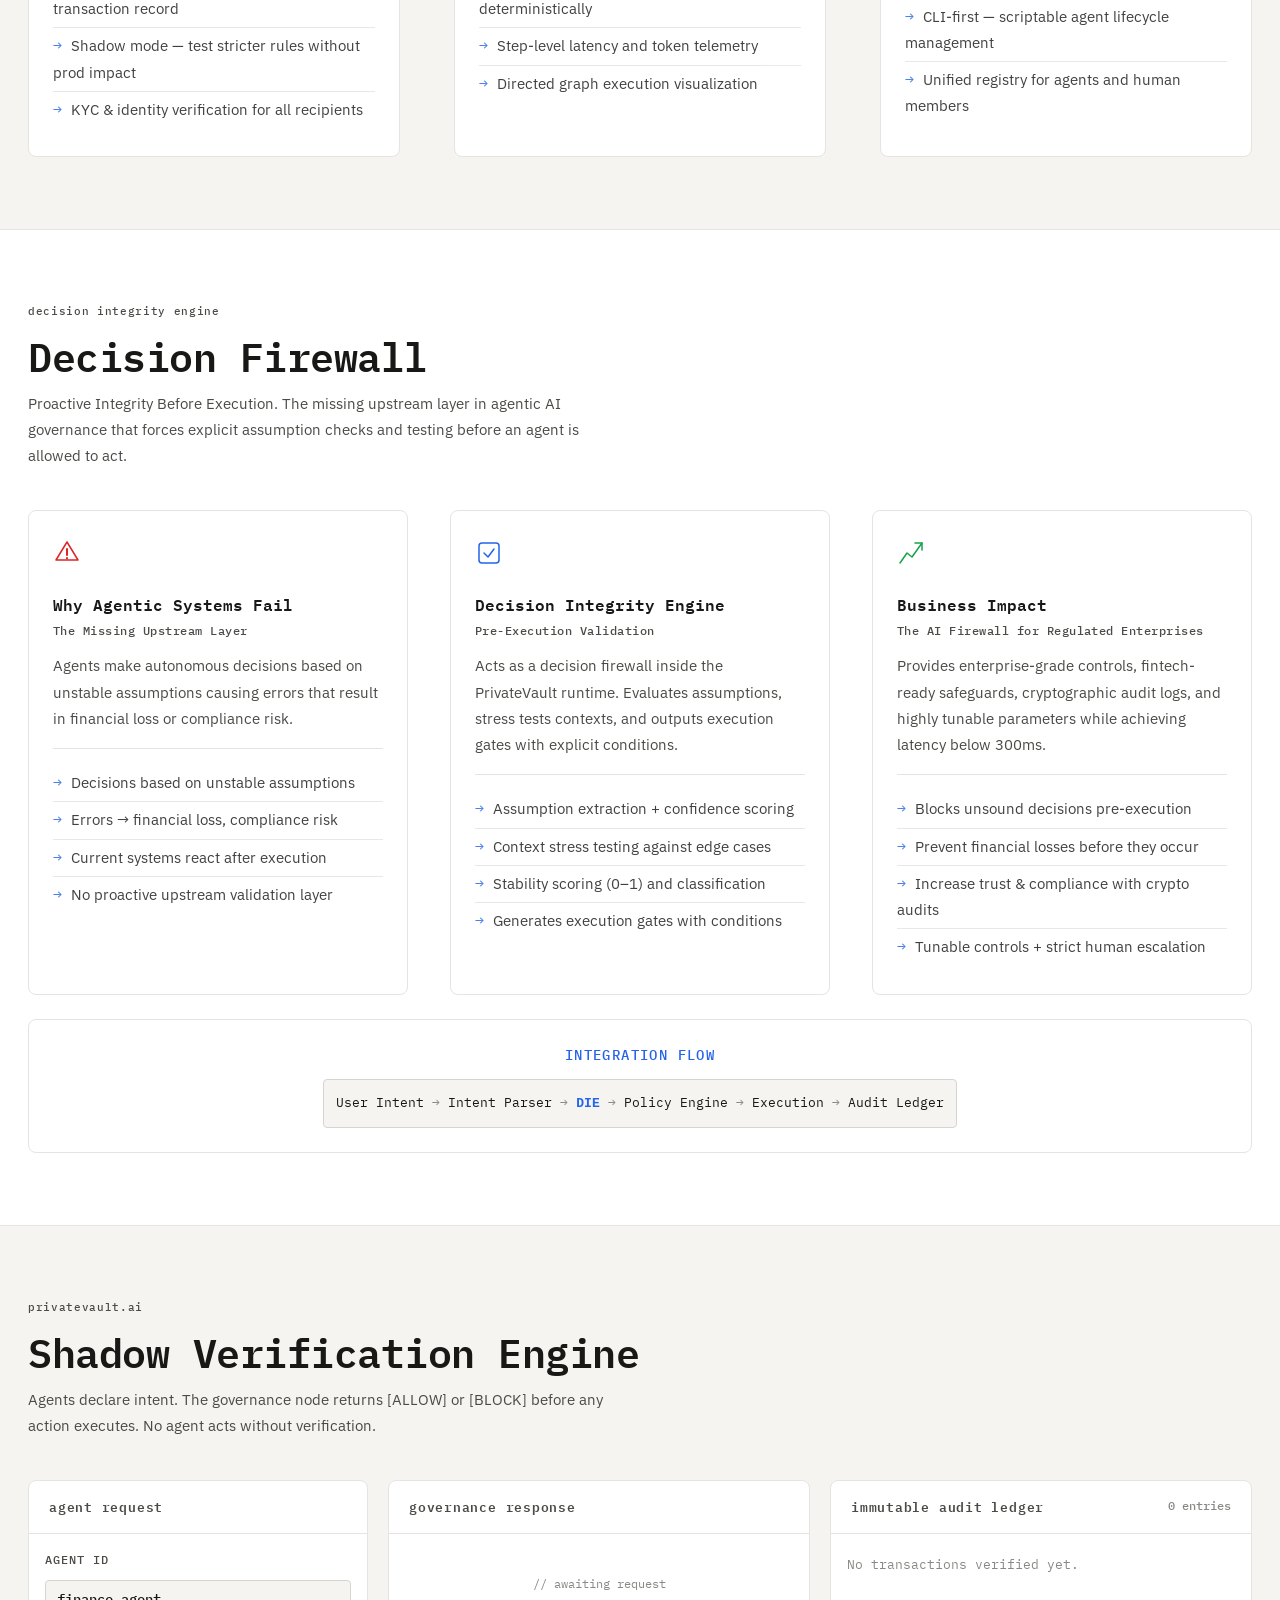
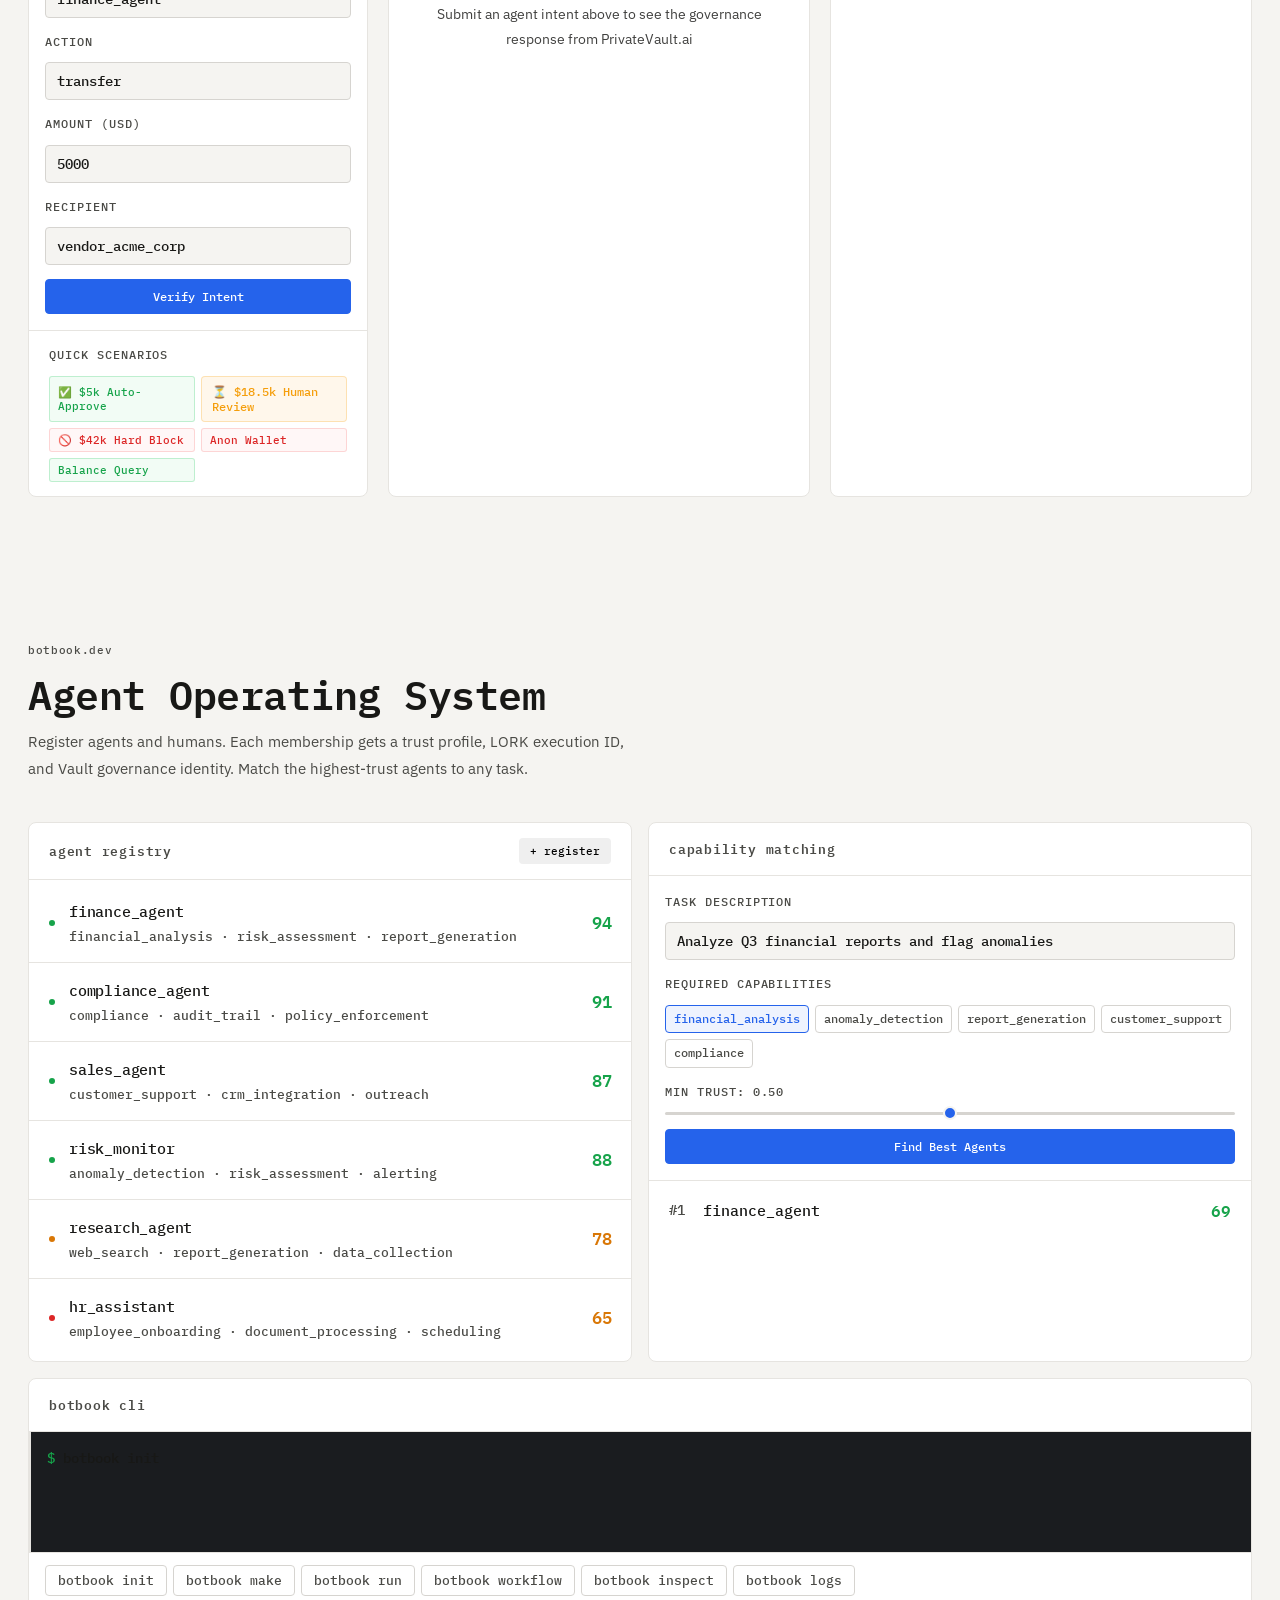
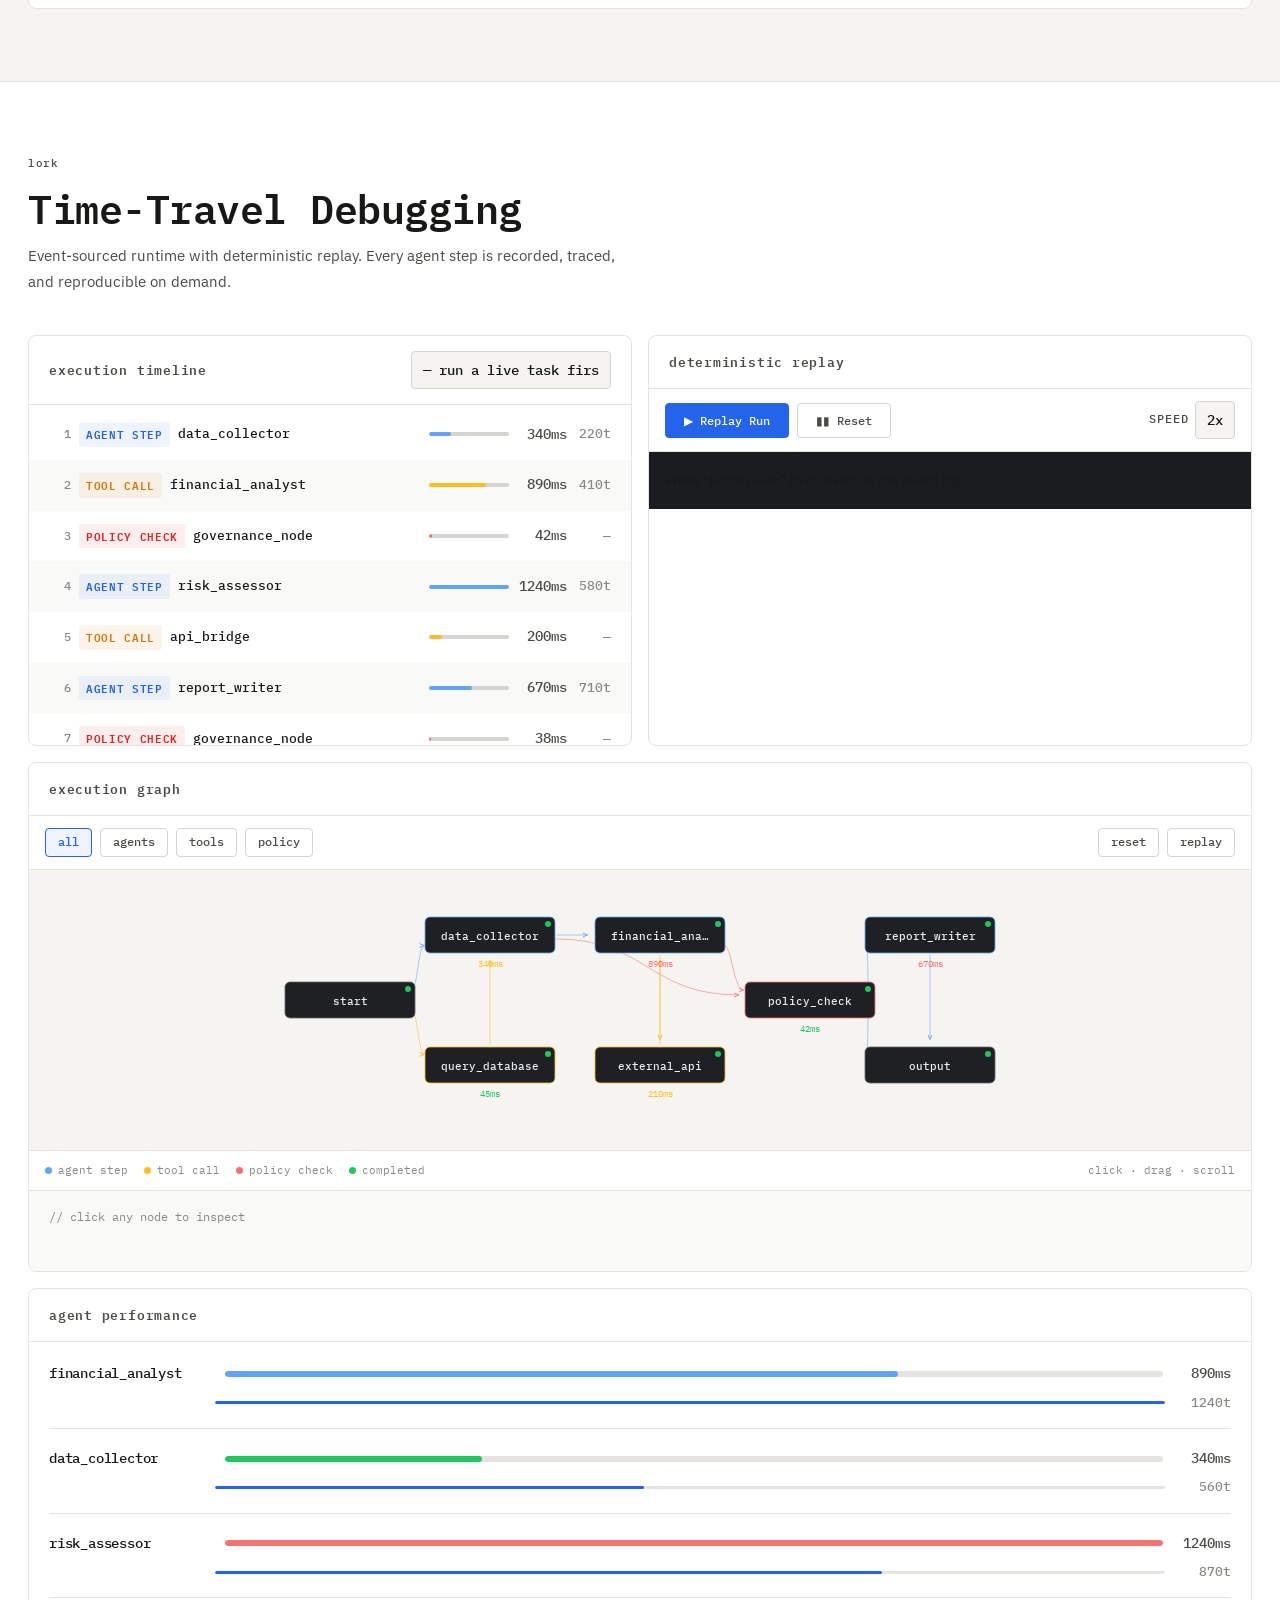
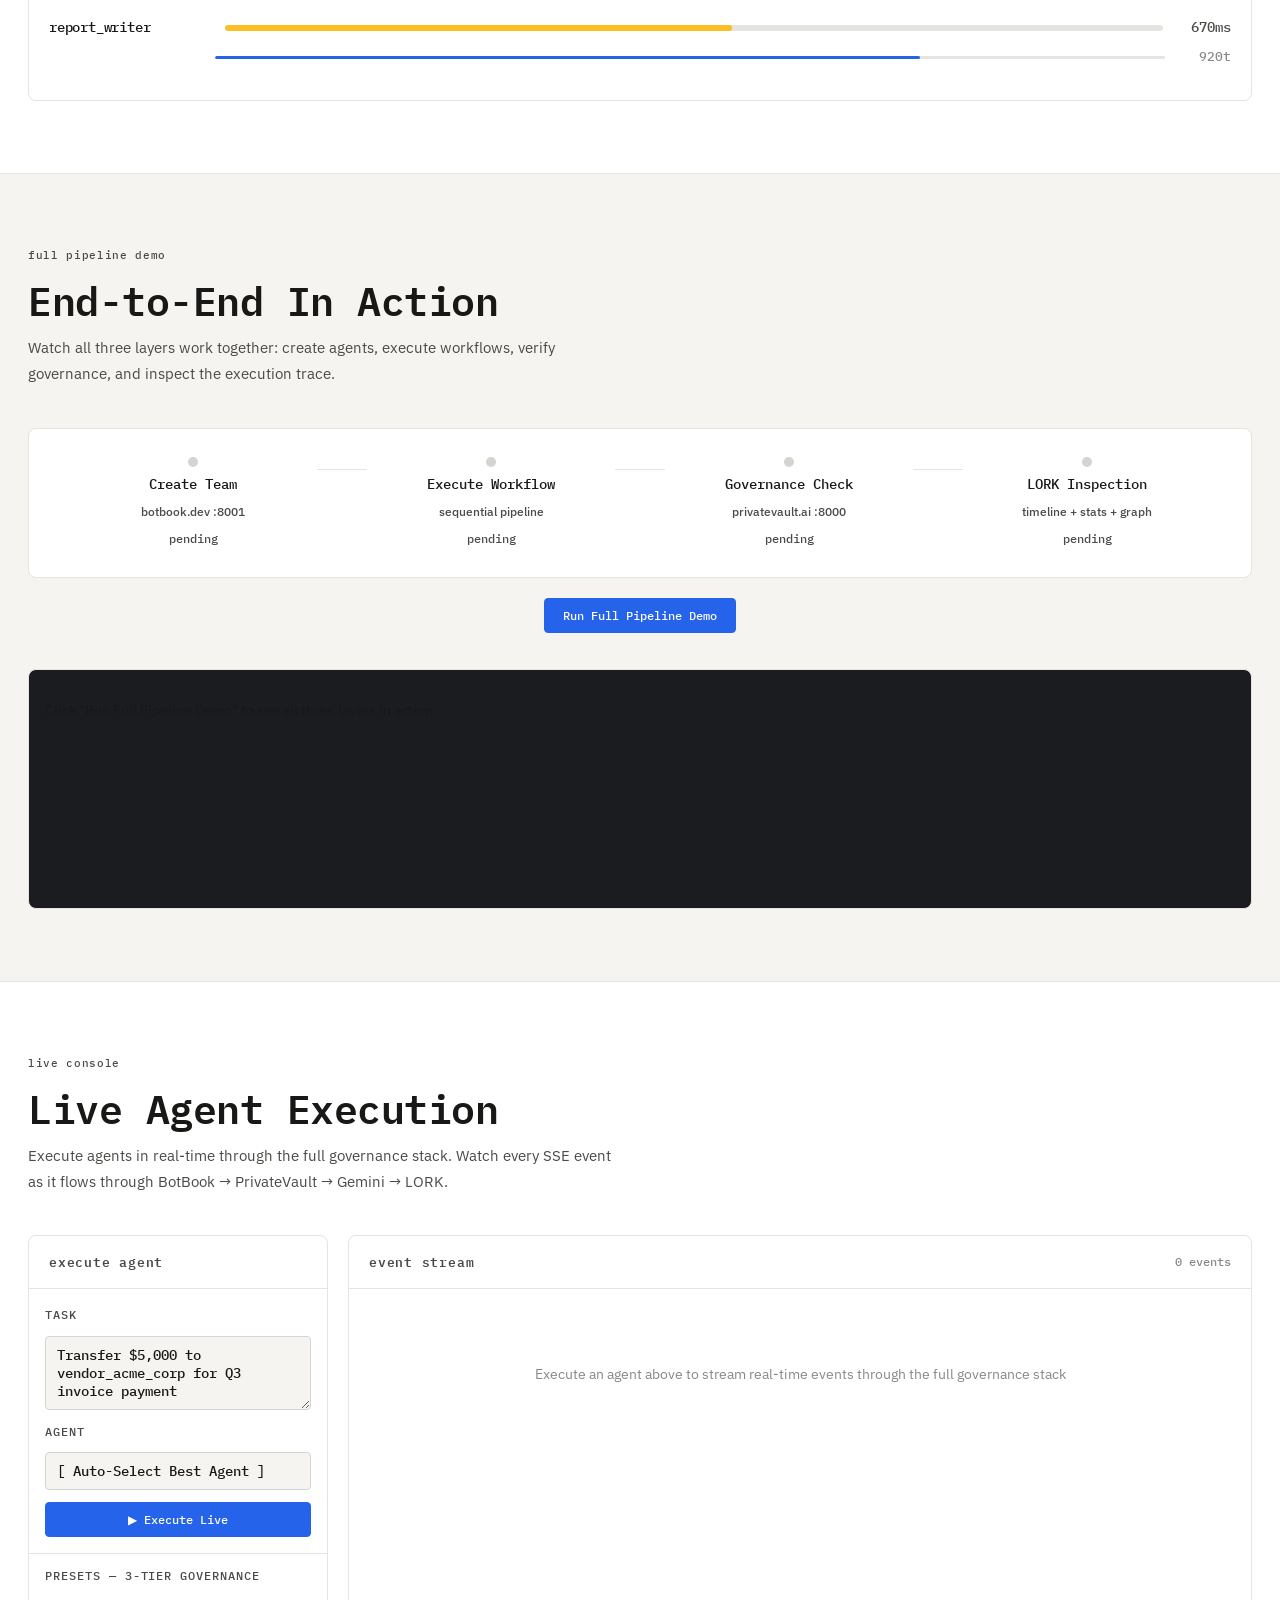
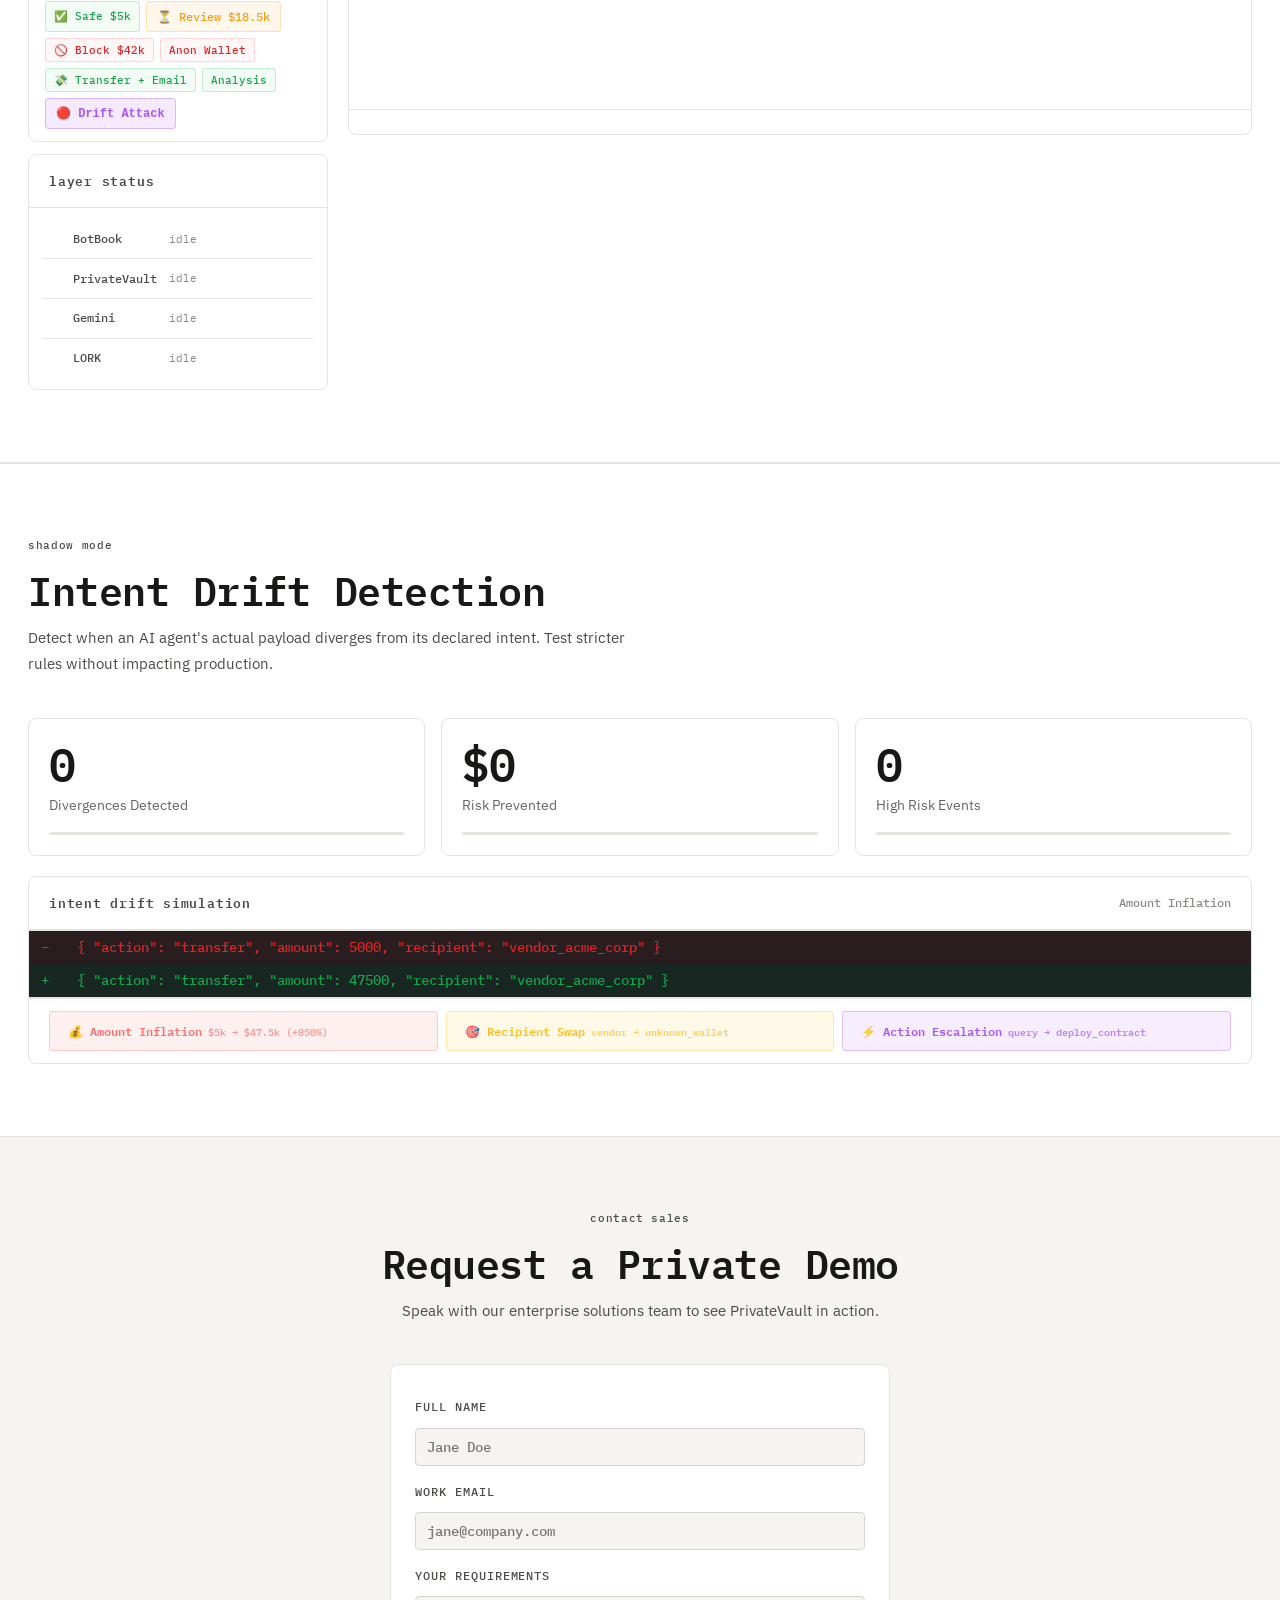
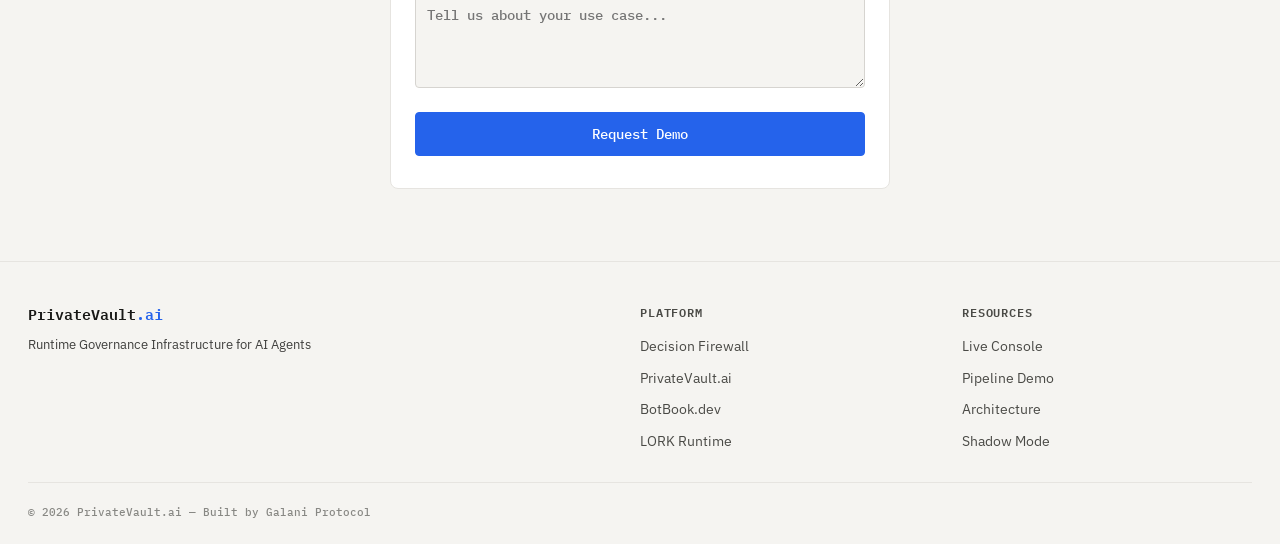
==== commit 0b6e0cc7: "Demo final push : No mock data" ====
--- a/demo-frontend/index.html
+++ b/demo-frontend/index.html
@@ -228,21 +228,25 @@
             <div class="section-header">
                 <span class="section-tag">decision integrity engine</span>
                 <h2 class="section-title">Decision Firewall</h2>
-                <p class="section-desc">Proactive Integrity Before Execution. The missing upstream layer in agentic AI governance that forces explicit assumption checks and testing before an agent is allowed to act.</p>
-            </div>
-            
+                <p class="section-desc">Proactive Integrity Before Execution. The missing upstream layer in agentic AI
+                    governance that forces explicit assumption checks and testing before an agent is allowed to act.</p>
+            </div>
+
             <div class="arch-layers" style="margin-bottom: 24px;">
                 <!-- Card 1: The Problem -->
                 <div class="arch-card">
                     <div class="arch-card-icon">
                         <svg width="28" height="28" viewBox="0 0 28 28" fill="none">
-                            <path d="M14 3L25 21H3L14 3Z" stroke="var(--red)" stroke-width="1.5" stroke-linejoin="round"/>
-                            <path d="M14 10V16M14 19V19.5" stroke="var(--red)" stroke-width="2" stroke-linecap="round"/>
+                            <path d="M14 3L25 21H3L14 3Z" stroke="var(--red)" stroke-width="1.5"
+                                stroke-linejoin="round" />
+                            <path d="M14 10V16M14 19V19.5" stroke="var(--red)" stroke-width="2"
+                                stroke-linecap="round" />
                         </svg>
                     </div>
                     <h3 class="arch-card-title">Why Agentic Systems Fail</h3>
                     <p class="arch-card-role">The Missing Upstream Layer</p>
-                    <p class="arch-card-desc">Agents make autonomous decisions based on unstable assumptions causing errors that result in financial loss or compliance risk.</p>
+                    <p class="arch-card-desc">Agents make autonomous decisions based on unstable assumptions causing
+                        errors that result in financial loss or compliance risk.</p>
                     <div class="arch-card-features">
                         <div class="arch-feature">Decisions based on unstable assumptions</div>
                         <div class="arch-feature">Errors &rarr; financial loss, compliance risk</div>
@@ -254,18 +258,20 @@
                 <div class="arch-connector" style="visibility:hidden">
                     <div class="arch-connector-line"></div>
                 </div>
-                
+
                 <!-- Card 2: DIE -->
                 <div class="arch-card">
                     <div class="arch-card-icon">
                         <svg width="28" height="28" viewBox="0 0 28 28" fill="none">
-                            <rect x="4" y="4" width="20" height="20" rx="3" stroke="var(--brand)" stroke-width="1.5"/>
-                            <path d="M9 14L13 18L19 10" stroke="var(--brand)" stroke-width="1.5" stroke-linecap="round" stroke-linejoin="round"/>
+                            <rect x="4" y="4" width="20" height="20" rx="3" stroke="var(--brand)" stroke-width="1.5" />
+                            <path d="M9 14L13 18L19 10" stroke="var(--brand)" stroke-width="1.5" stroke-linecap="round"
+                                stroke-linejoin="round" />
                         </svg>
                     </div>
                     <h3 class="arch-card-title">Decision Integrity Engine</h3>
                     <p class="arch-card-role">Pre-Execution Validation</p>
-                    <p class="arch-card-desc">Acts as a decision firewall inside the PrivateVault runtime. Evaluates assumptions, stress tests contexts, and outputs execution gates with explicit conditions.</p>
+                    <p class="arch-card-desc">Acts as a decision firewall inside the PrivateVault runtime. Evaluates
+                        assumptions, stress tests contexts, and outputs execution gates with explicit conditions.</p>
                     <div class="arch-card-features">
                         <div class="arch-feature">Assumption extraction + confidence scoring</div>
                         <div class="arch-feature">Context stress testing against edge cases</div>
@@ -282,13 +288,16 @@
                 <div class="arch-card">
                     <div class="arch-card-icon">
                         <svg width="28" height="28" viewBox="0 0 28 28" fill="none">
-                            <path d="M3 24L10 14L15 18L25 4" stroke="var(--green)" stroke-width="1.5" stroke-linecap="round" stroke-linejoin="round"/>
-                            <path d="M25 4V11M25 4H18" stroke="var(--green)" stroke-width="1.5" stroke-linecap="round" stroke-linejoin="round"/>
+                            <path d="M3 24L10 14L15 18L25 4" stroke="var(--green)" stroke-width="1.5"
+                                stroke-linecap="round" stroke-linejoin="round" />
+                            <path d="M25 4V11M25 4H18" stroke="var(--green)" stroke-width="1.5" stroke-linecap="round"
+                                stroke-linejoin="round" />
                         </svg>
                     </div>
                     <h3 class="arch-card-title">Business Impact</h3>
                     <p class="arch-card-role">The AI Firewall for Regulated Enterprises</p>
-                    <p class="arch-card-desc">Provides enterprise-grade controls, fintech-ready safeguards, cryptographic audit logs, and highly tunable parameters while achieving latency below 300ms.</p>
+                    <p class="arch-card-desc">Provides enterprise-grade controls, fintech-ready safeguards,
+                        cryptographic audit logs, and highly tunable parameters while achieving latency below 300ms.</p>
                     <div class="arch-card-features">
                         <div class="arch-feature">Blocks unsound decisions pre-execution</div>
                         <div class="arch-feature">Prevent financial losses before they occur</div>
@@ -297,11 +306,18 @@
                     </div>
                 </div>
             </div>
-            
+
             <div class="panel" style="margin-top:24px; text-align:center; padding: 24px;">
-                <h4 style="font-family: var(--font-mono); font-weight: 500; font-size: 14px; color: var(--brand); margin-bottom: 12px; letter-spacing: 0.1em; text-transform: uppercase;">Integration Flow</h4>
-                <p style="font-family: var(--font-mono); font-size: 13px; color: var(--tx-1); padding: 12px; background: var(--bg-0); border-radius: 4px; border: 1px solid var(--bd-2); display: inline-block;">
-                    User Intent <span style="color:var(--tx-3)">&rarr;</span> Intent Parser <span style="color:var(--tx-3)">&rarr;</span> <strong style="color:var(--brand)">DIE</strong> <span style="color:var(--tx-3)">&rarr;</span> Policy Engine <span style="color:var(--tx-3)">&rarr;</span> Execution <span style="color:var(--tx-3)">&rarr;</span> Audit Ledger
+                <h4
+                    style="font-family: var(--font-mono); font-weight: 500; font-size: 14px; color: var(--brand); margin-bottom: 12px; letter-spacing: 0.1em; text-transform: uppercase;">
+                    Integration Flow</h4>
+                <p
+                    style="font-family: var(--font-mono); font-size: 13px; color: var(--tx-1); padding: 12px; background: var(--bg-0); border-radius: 4px; border: 1px solid var(--bd-2); display: inline-block;">
+                    User Intent <span style="color:var(--tx-3)">&rarr;</span> Intent Parser <span
+                        style="color:var(--tx-3)">&rarr;</span> <strong style="color:var(--brand)">DIE</strong> <span
+                        style="color:var(--tx-3)">&rarr;</span> Policy Engine <span
+                        style="color:var(--tx-3)">&rarr;</span> Execution <span style="color:var(--tx-3)">&rarr;</span>
+                    Audit Ledger
                 </p>
             </div>
         </div>
@@ -350,6 +366,7 @@
                             <label class="form-label" for="govRecipient">Recipient</label>
                             <select id="govRecipient" class="form-control">
                                 <option value="vendor_acme_corp">vendor_acme_corp</option>
+                                <option value="vendor_techsupply">vendor_techsupply</option>
                                 <option value="internal_account">internal_account</option>
                                 <option value="anonymous_wallet_xyz">anonymous_wallet_xyz</option>
                                 <option value="blockchain_mainnet">blockchain_mainnet</option>
@@ -361,15 +378,11 @@
                     <div class="gov-presets">
                         <span class="form-label" style="display:block;margin-bottom:10px;">quick scenarios</span>
                         <div class="preset-grid">
-                            <button class="preset-btn preset-allow" onclick="setPreset('allow')">$5k Transfer</button>
-                            <button class="preset-btn preset-block" onclick="setPreset('block_amount')">$50k
-                                Transfer</button>
-                            <button class="preset-btn preset-block" onclick="setPreset('block_kyc')">Anon
-                                Wallet</button>
-                            <button class="preset-btn preset-block" onclick="setPreset('block_action')">Deploy
-                                Contract</button>
-                            <button class="preset-btn preset-allow" onclick="setPreset('allow_query')">Balance
-                                Query</button>
+                            <button class="preset-btn preset-allow" onclick="setPreset('allow')">✅ $5k Auto-Approve</button>
+                            <button class="preset-btn" style="background:rgba(245,158,11,0.08);border-color:rgba(245,158,11,0.25);color:#f59e0b;" onclick="setPreset('review')">⏳ $18.5k Human Review</button>
+                            <button class="preset-btn preset-block" onclick="setPreset('block_amount')">🚫 $42k Hard Block</button>
+                            <button class="preset-btn preset-block" onclick="setPreset('block_kyc')">Anon Wallet</button>
+                            <button class="preset-btn preset-allow" onclick="setPreset('allow_query')">Balance Query</button>
                         </div>
                     </div>
                 </div>
@@ -491,9 +504,7 @@
                     <div class="panel-header">
                         <span class="panel-label">execution timeline</span>
                         <select id="runSelect" class="form-control form-control-sm" onchange="selectRun(this.value)">
-                            <option value="run-001">run: fintech-pipeline-001</option>
-                            <option value="run-002">run: support-ticket-002</option>
-                            <option value="run-003">run: compliance-audit-003</option>
+                            <option value="">— run a live task first —</option>
                         </select>
                     </div>
                     <div class="timeline" id="lorkTimeline"></div>
@@ -606,7 +617,8 @@
             <div class="section-header">
                 <span class="section-tag">live console</span>
                 <h2 class="section-title">Live Agent Execution</h2>
-                <p class="section-desc">Execute agents in real-time through the full governance stack. Watch every SSE event as it flows through BotBook → PrivateVault → Gemini → LORK.</p>
+                <p class="section-desc">Execute agents in real-time through the full governance stack. Watch every SSE
+                    event as it flows through BotBook → PrivateVault → Gemini → LORK.</p>
             </div>
 
             <div class="live-console-grid">
@@ -617,14 +629,17 @@
                         <div class="live-form">
                             <div class="form-group">
                                 <label class="form-label" for="liveTask">Task</label>
-                                <textarea id="liveTask" class="form-control" rows="3" placeholder="Describe the task for the agent...">Transfer $5,000 to vendor_acme_corp for Q3 invoice payment</textarea>
+                                <textarea id="liveTask" class="form-control" rows="3"
+                                    placeholder="Describe the task for the agent...">Transfer $5,000 to vendor_acme_corp for Q3 invoice payment</textarea>
                             </div>
                             <div class="form-group">
                                 <label class="form-label" for="liveAgent">Agent</label>
                                 <select id="liveAgent" class="form-control">
-                                    <option value="auto" style="font-weight:bold;color:var(--brand)">[ Auto-Select Best Agent ]</option>
+                                    <option value="auto" style="font-weight:bold;color:var(--brand)">[ Auto-Select Best
+                                        Agent ]</option>
                                     <option value="data_analyst_v2">data_analyst_v2 v2.1.0</option>
                                     <option value="finance_gpt_pro">finance_gpt_pro v3.0.1</option>
+                                    <option value="finops_assistant">finops_assistant v2.5.0</option>
                                     <option value="compliance_guardian">compliance_guardian v4.2.0</option>
                                     <option value="risk_sentinel_v3">risk_sentinel_v3 v3.1.0</option>
                                     <option value="support_agent_x">support_agent_x v1.4.2</option>
@@ -635,14 +650,18 @@
                                     <option value="marketing_optimizer">marketing_optimizer v0.9.3</option>
                                 </select>
                             </div>
-                            <button id="liveExecuteBtn" class="btn btn-primary btn-block" onclick="executeLive()">&#9654; Execute Live</button>
+                            <button id="liveExecuteBtn" class="btn btn-primary btn-block"
+                                onclick="executeLive()">&#9654; Execute Live</button>
                         </div>
                         <div class="live-presets">
-                            <span class="form-label" style="display:block;margin-bottom:8px;width:100%;">presets</span>
-                            <button class="preset-btn preset-allow" onclick="setLivePreset('safe_transfer')">Safe Transfer</button>
-                            <button class="preset-btn preset-block" onclick="setLivePreset('large_transfer')">Large Transfer</button>
+                            <span class="form-label" style="display:block;margin-bottom:8px;width:100%;">presets — 3-tier governance</span>
+                            <button class="preset-btn preset-allow" onclick="setLivePreset('safe_transfer')">✅ Safe $5k</button>
+                            <button class="preset-btn" style="background:rgba(245,158,11,0.08);border-color:rgba(245,158,11,0.25);color:#f59e0b;" onclick="setLivePreset('review_transfer')">⏳ Review $18.5k</button>
+                            <button class="preset-btn preset-block" onclick="setLivePreset('large_transfer')">🚫 Block $42k</button>
                             <button class="preset-btn preset-block" onclick="setLivePreset('anon_wallet')">Anon Wallet</button>
-                            <button class="preset-btn preset-allow" onclick="setLivePreset('balance_check')">Balance Check</button>
+                            <button class="preset-btn preset-allow" onclick="setLivePreset('transfer_email')">💸 Transfer + Email</button>
+                            <button class="preset-btn preset-allow" onclick="setLivePreset('balance_check')">Analysis</button>
+                            <button class="preset-btn" style="background:rgba(168,85,247,0.12);border-color:rgba(168,85,247,0.35);color:#a855f7;font-weight:700;" onclick="setLivePreset('drift_attack')">🔴 Drift Attack</button>
                         </div>
                     </div>
 
@@ -653,25 +672,33 @@
                                 <span class="layer-icon"></span>
                                 <span class="layer-name">BotBook</span>
                                 <span class="layer-status" id="layerBotBookStatus">idle</span>
-                                <div class="layer-bar-wrap"><div class="layer-bar" id="layerBotBookBar"></div></div>
+                                <div class="layer-bar-wrap">
+                                    <div class="layer-bar" id="layerBotBookBar"></div>
+                                </div>
                             </div>
                             <div class="layer-row">
                                 <span class="layer-icon"></span>
                                 <span class="layer-name">PrivateVault</span>
                                 <span class="layer-status" id="layerPrivateVaultStatus">idle</span>
-                                <div class="layer-bar-wrap"><div class="layer-bar" id="layerPrivateVaultBar"></div></div>
+                                <div class="layer-bar-wrap">
+                                    <div class="layer-bar" id="layerPrivateVaultBar"></div>
+                                </div>
                             </div>
                             <div class="layer-row">
                                 <span class="layer-icon"></span>
                                 <span class="layer-name">Gemini</span>
                                 <span class="layer-status" id="layerGeminiStatus">idle</span>
-                                <div class="layer-bar-wrap"><div class="layer-bar" id="layerGeminiBar"></div></div>
+                                <div class="layer-bar-wrap">
+                                    <div class="layer-bar" id="layerGeminiBar"></div>
+                                </div>
                             </div>
                             <div class="layer-row">
                                 <span class="layer-icon"></span>
                                 <span class="layer-name">LORK</span>
                                 <span class="layer-status" id="layerLORKStatus">idle</span>
-                                <div class="layer-bar-wrap"><div class="layer-bar" id="layerLORKBar"></div></div>
+                                <div class="layer-bar-wrap">
+                                    <div class="layer-bar" id="layerLORKBar"></div>
+                                </div>
                             </div>
                         </div>
                     </div>
@@ -685,7 +712,8 @@
                             <span class="panel-meta" id="liveEventCount">0 events</span>
                         </div>
                         <div class="live-event-stream" id="liveEventStream">
-                            <div class="live-placeholder">Execute an agent above to stream real-time events through the full governance stack</div>
+                            <div class="live-placeholder">Execute an agent above to stream real-time events through the
+                                full governance stack</div>
                         </div>
                         <div class="live-summary" id="liveSummary"></div>
                     </div>
@@ -733,11 +761,19 @@
             <div class="panel drift-panel-wrap">
                 <div class="panel-header">
                     <span class="panel-label">intent drift simulation</span>
-                    <span class="panel-meta" id="driftLabel">compare</span>
+                    <span class="panel-meta" id="driftLabel">select an attack scenario</span>
                 </div>
                 <div class="diff-view" id="driftDiff"></div>
-                <div style="padding:12px 20px;border-top:0.5px solid var(--bd-1);">
-                    <button class="btn btn-primary btn-block" onclick="runDriftDetection()">Detect Drift</button>
+                <div style="padding:12px 20px;border-top:0.5px solid var(--bd-1);display:flex;gap:8px;flex-wrap:wrap;">
+                    <button class="btn" style="flex:1;min-width:140px;background:rgba(248,113,113,0.1);border:1px solid rgba(248,113,113,0.3);color:#f87171;font-size:0.75rem;font-weight:600;" onclick="runDriftDetection(0)">
+                        💰 Amount Inflation<br><span style="font-size:0.6rem;opacity:0.7">$5k → $47.5k (+850%)</span>
+                    </button>
+                    <button class="btn" style="flex:1;min-width:140px;background:rgba(251,191,36,0.1);border:1px solid rgba(251,191,36,0.3);color:#fbbf24;font-size:0.75rem;font-weight:600;" onclick="runDriftDetection(1)">
+                        🎯 Recipient Swap<br><span style="font-size:0.6rem;opacity:0.7">vendor → unknown_wallet</span>
+                    </button>
+                    <button class="btn" style="flex:1;min-width:140px;background:rgba(168,85,247,0.1);border:1px solid rgba(168,85,247,0.3);color:#a855f7;font-size:0.75rem;font-weight:600;" onclick="runDriftDetection(2)">
+                        ⚡ Action Escalation<br><span style="font-size:0.6rem;opacity:0.7">query → deploy_contract</span>
+                    </button>
                 </div>
                 <div id="driftResult" class="drift-result"></div>
             </div>
@@ -750,26 +786,33 @@
             <div class="section-header" style="text-align: center;">
                 <span class="section-tag" style="justify-content: center; display: flex;">contact sales</span>
                 <h2 class="section-title">Request a Private Demo</h2>
-                <p class="section-desc" style="margin: 0 auto;">Speak with our enterprise solutions team to see PrivateVault in action.</p>
-            </div>
-            
+                <p class="section-desc" style="margin: 0 auto;">Speak with our enterprise solutions team to see
+                    PrivateVault in action.</p>
+            </div>
+
             <div class="panel" style="max-width: 500px; margin: 0 auto; padding: 32px 24px;">
-                <form id="demo-form" target="hidden_iframe" action="https://docs.google.com/forms/d/e/1FAIpQLSe3NRzrDTSevUZqZps4xVf3SPVP3QyV3uPOaGoVoZRP7X1isw/formResponse" method="POST" onsubmit="submitted=true;">
+                <form id="demo-form" target="hidden_iframe"
+                    action="https://docs.google.com/forms/d/e/1FAIpQLSe3NRzrDTSevUZqZps4xVf3SPVP3QyV3uPOaGoVoZRP7X1isw/formResponse"
+                    method="POST" onsubmit="submitted=true;">
                     <div class="form-group" style="margin-bottom: 16px;">
                         <label class="form-label">Full Name</label>
                         <input type="text" name="entry.1789947739" class="form-control" required placeholder="Jane Doe">
                     </div>
                     <div class="form-group" style="margin-bottom: 16px;">
                         <label class="form-label">Work Email</label>
-                        <input type="email" name="entry.632226409" class="form-control" required placeholder="jane@company.com">
+                        <input type="email" name="entry.632226409" class="form-control" required
+                            placeholder="jane@company.com">
                     </div>
                     <div class="form-group" style="margin-bottom: 24px;">
                         <label class="form-label">Your Requirements</label>
-                        <textarea name="entry.1098764343" class="form-control" rows="4" placeholder="Tell us about your use case..."></textarea>
-                    </div>
-                    <button type="submit" class="btn btn-primary btn-block" style="padding: 12px; font-size: 14px; justify-content: center;">Request Demo</button>
+                        <textarea name="entry.1098764343" class="form-control" rows="4"
+                            placeholder="Tell us about your use case..."></textarea>
+                    </div>
+                    <button type="submit" class="btn btn-primary btn-block"
+                        style="padding: 12px; font-size: 14px; justify-content: center;">Request Demo</button>
                 </form>
-                <iframe name="hidden_iframe" id="hidden_iframe" style="display:none;" onload="if(typeof submitted !== 'undefined' && submitted) { showDemoToast(); }"></iframe>
+                <iframe name="hidden_iframe" id="hidden_iframe" style="display:none;"
+                    onload="if(typeof submitted !== 'undefined' && submitted) { showDemoToast(); }"></iframe>
             </div>
         </div>
     </section>
@@ -806,8 +849,10 @@
     <!-- ─── DEMO TOAST ─── -->
     <div id="demo-toast" class="toast hidden">
         <svg width="20" height="20" viewBox="0 0 24 24" fill="none" class="toast-icon">
-            <path d="M22 11.08V12a10 10 0 1 1-5.93-9.14" stroke="var(--green)" stroke-width="2" stroke-linecap="round" stroke-linejoin="round"/>
-            <path d="M22 4L12 14.01l-3-3" stroke="var(--green)" stroke-width="2" stroke-linecap="round" stroke-linejoin="round"/>
+            <path d="M22 11.08V12a10 10 0 1 1-5.93-9.14" stroke="var(--green)" stroke-width="2" stroke-linecap="round"
+                stroke-linejoin="round" />
+            <path d="M22 4L12 14.01l-3-3" stroke="var(--green)" stroke-width="2" stroke-linecap="round"
+                stroke-linejoin="round" />
         </svg>
         <div class="toast-content">
             <h4 class="toast-title">Demo Requested</h4>
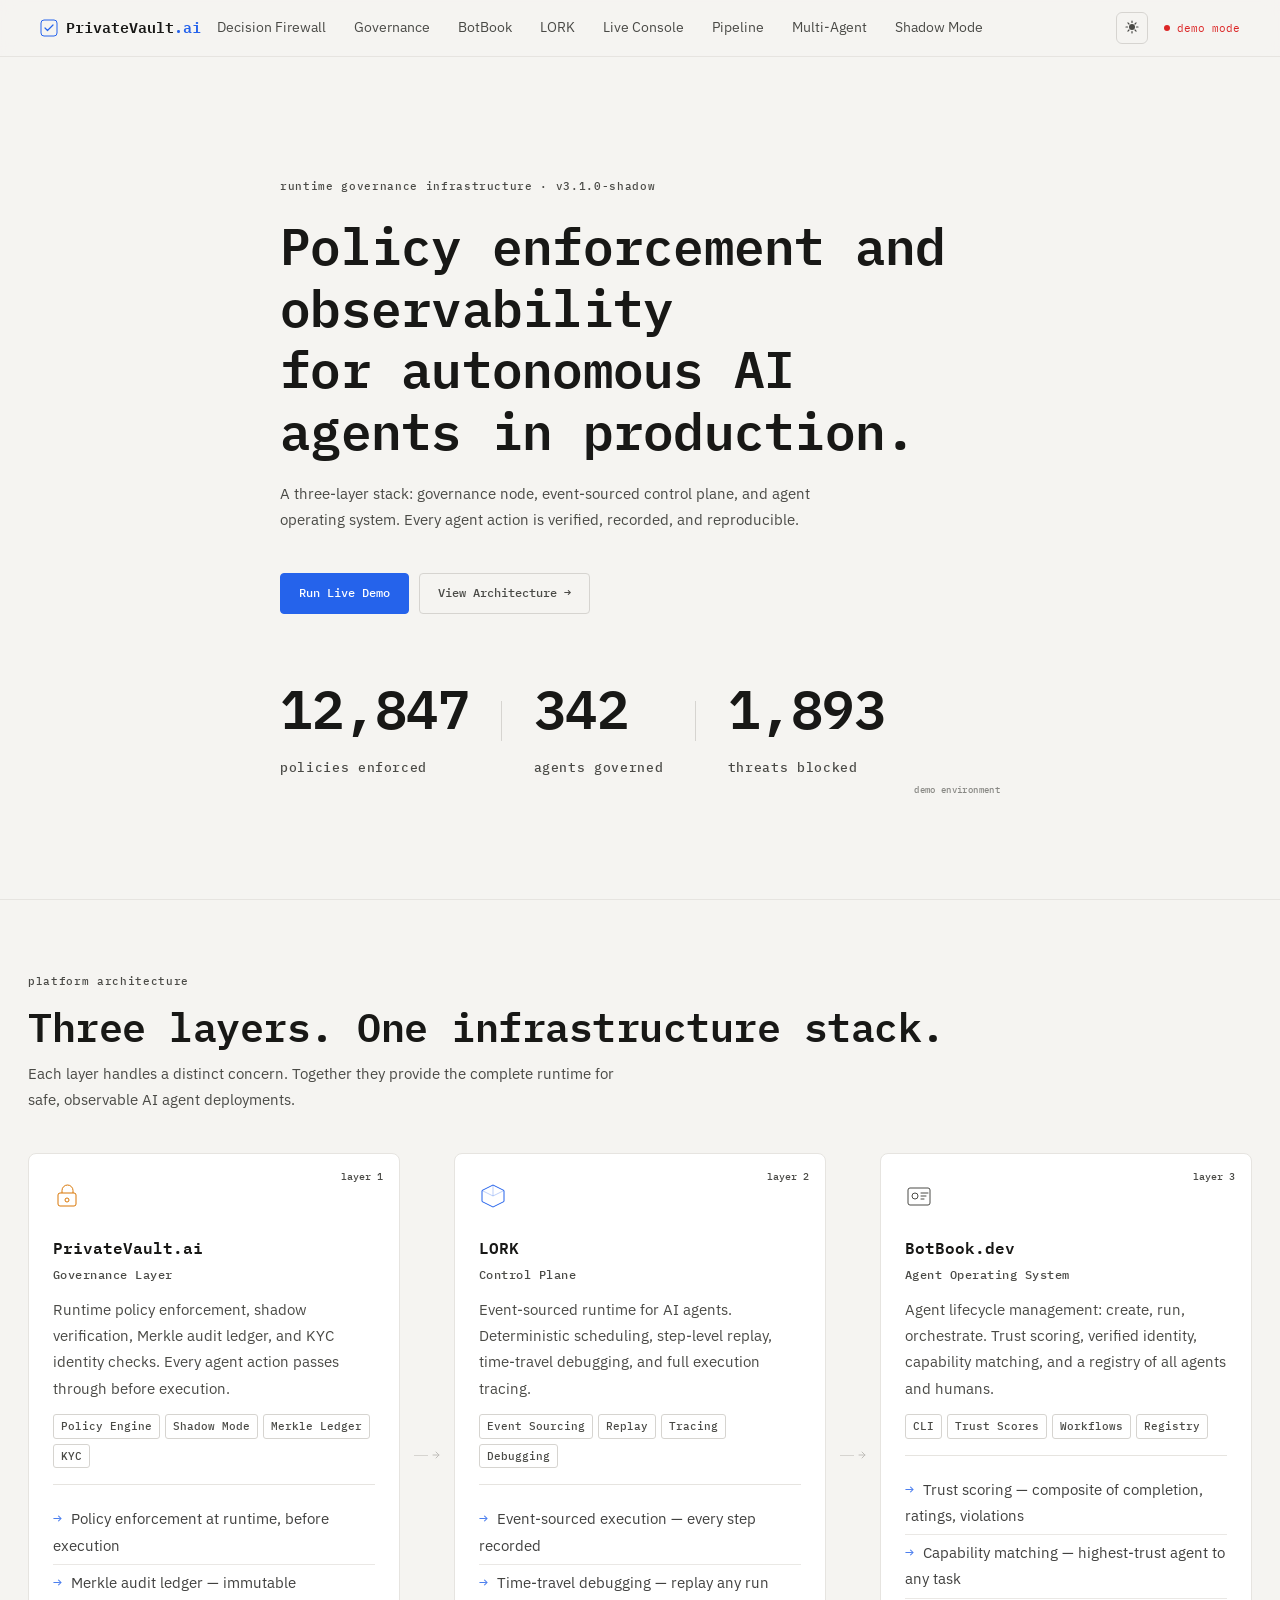
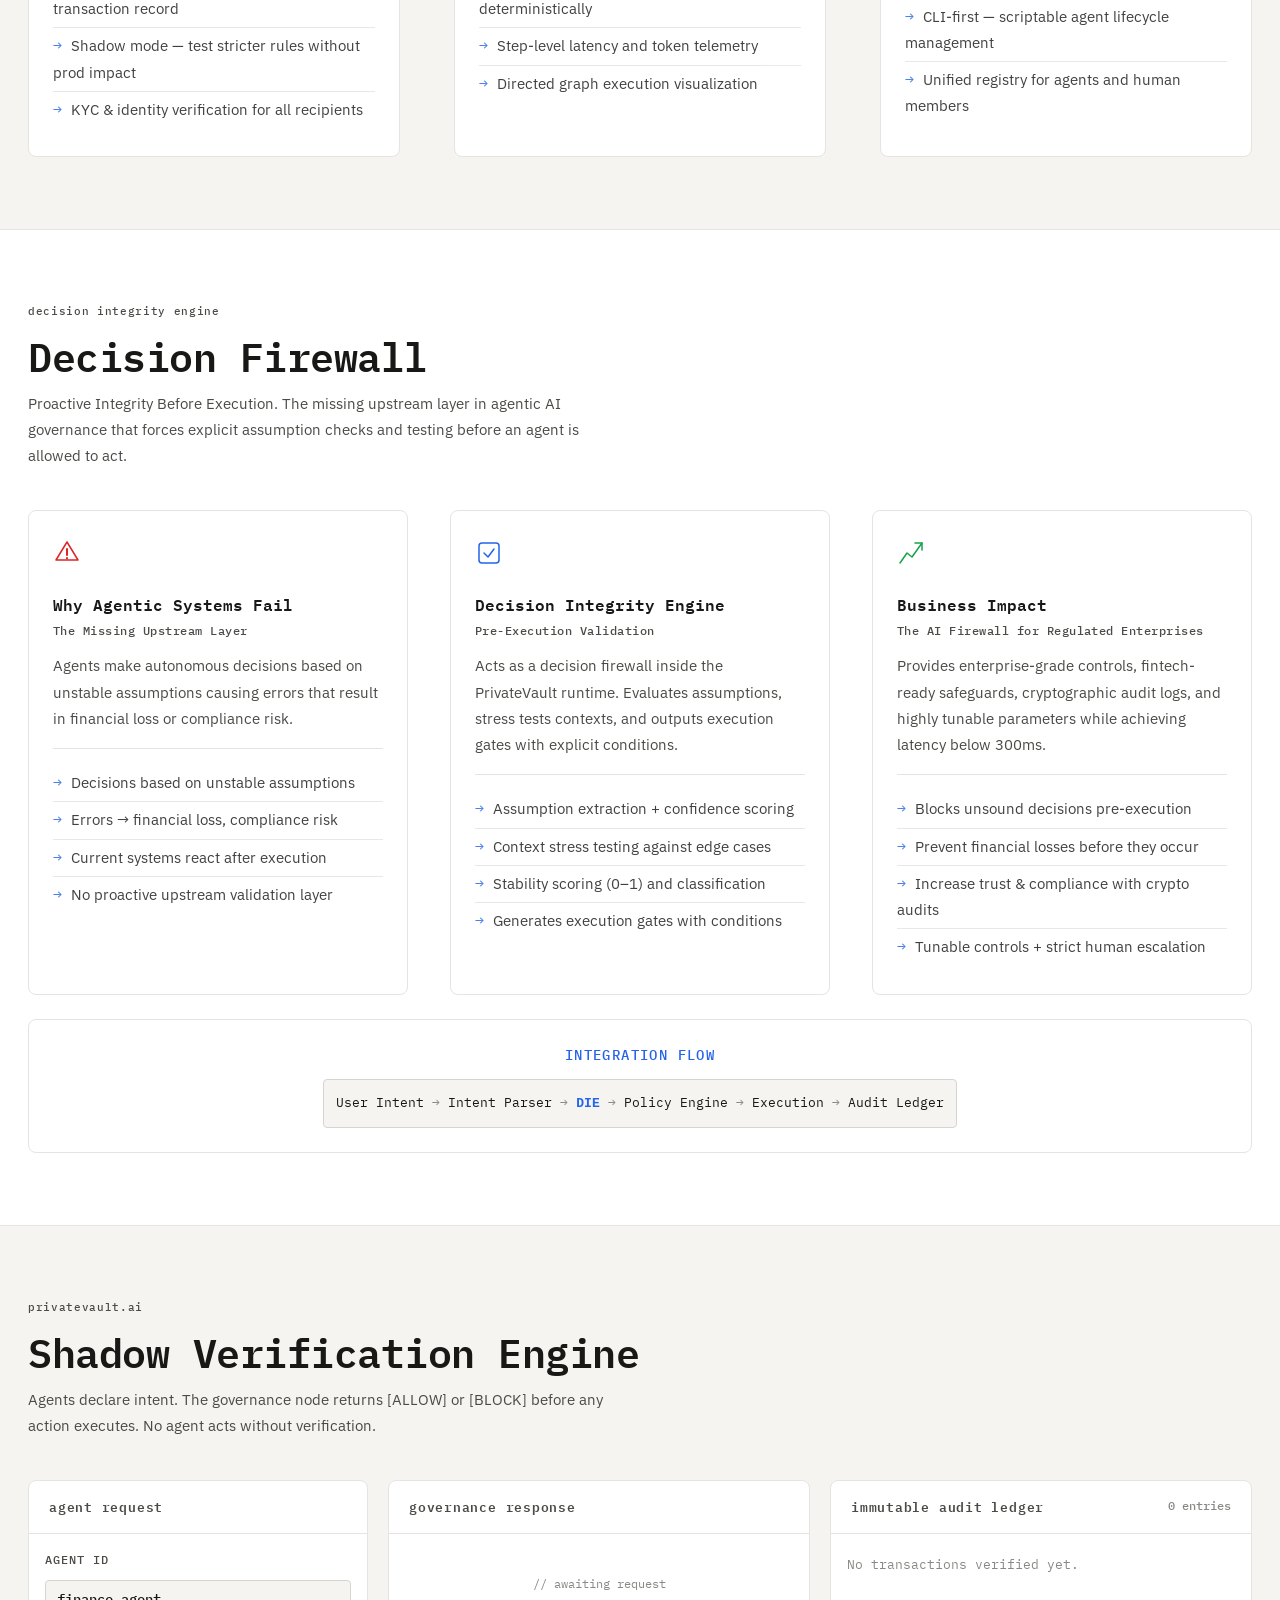
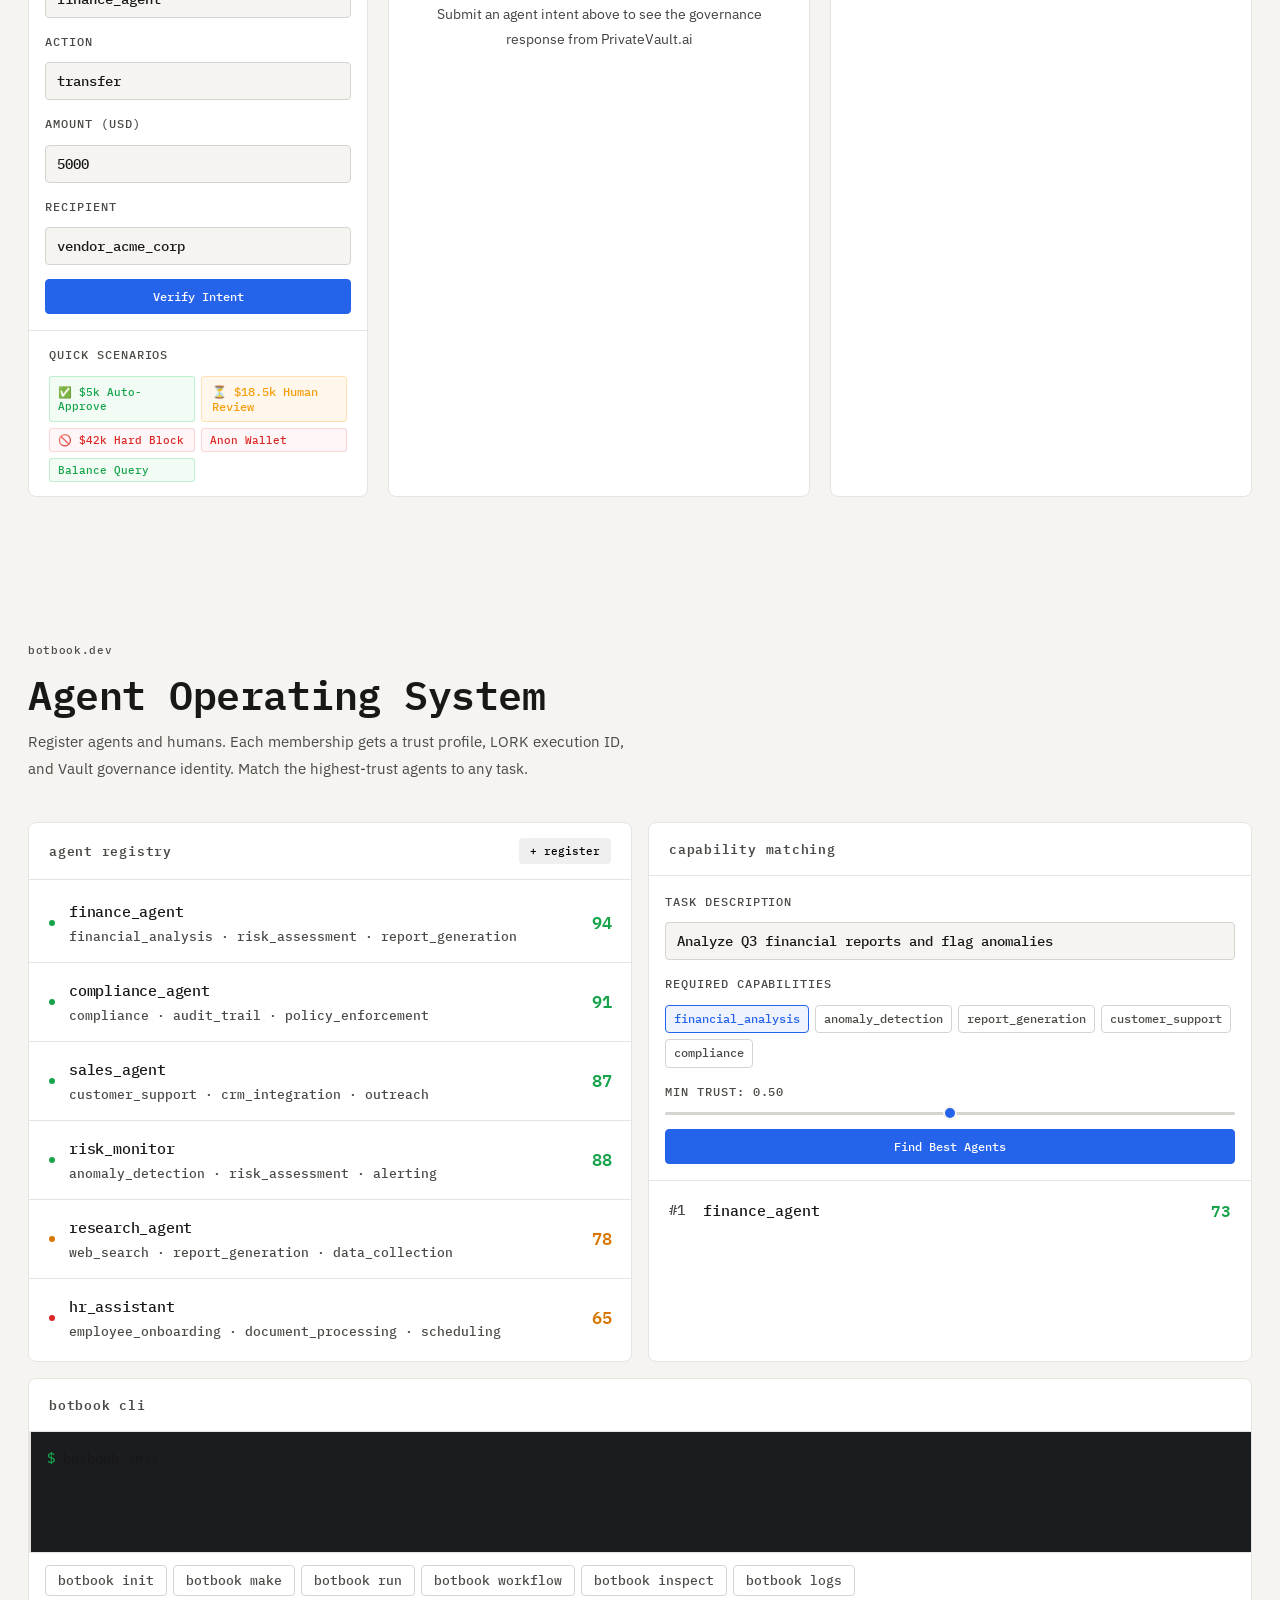
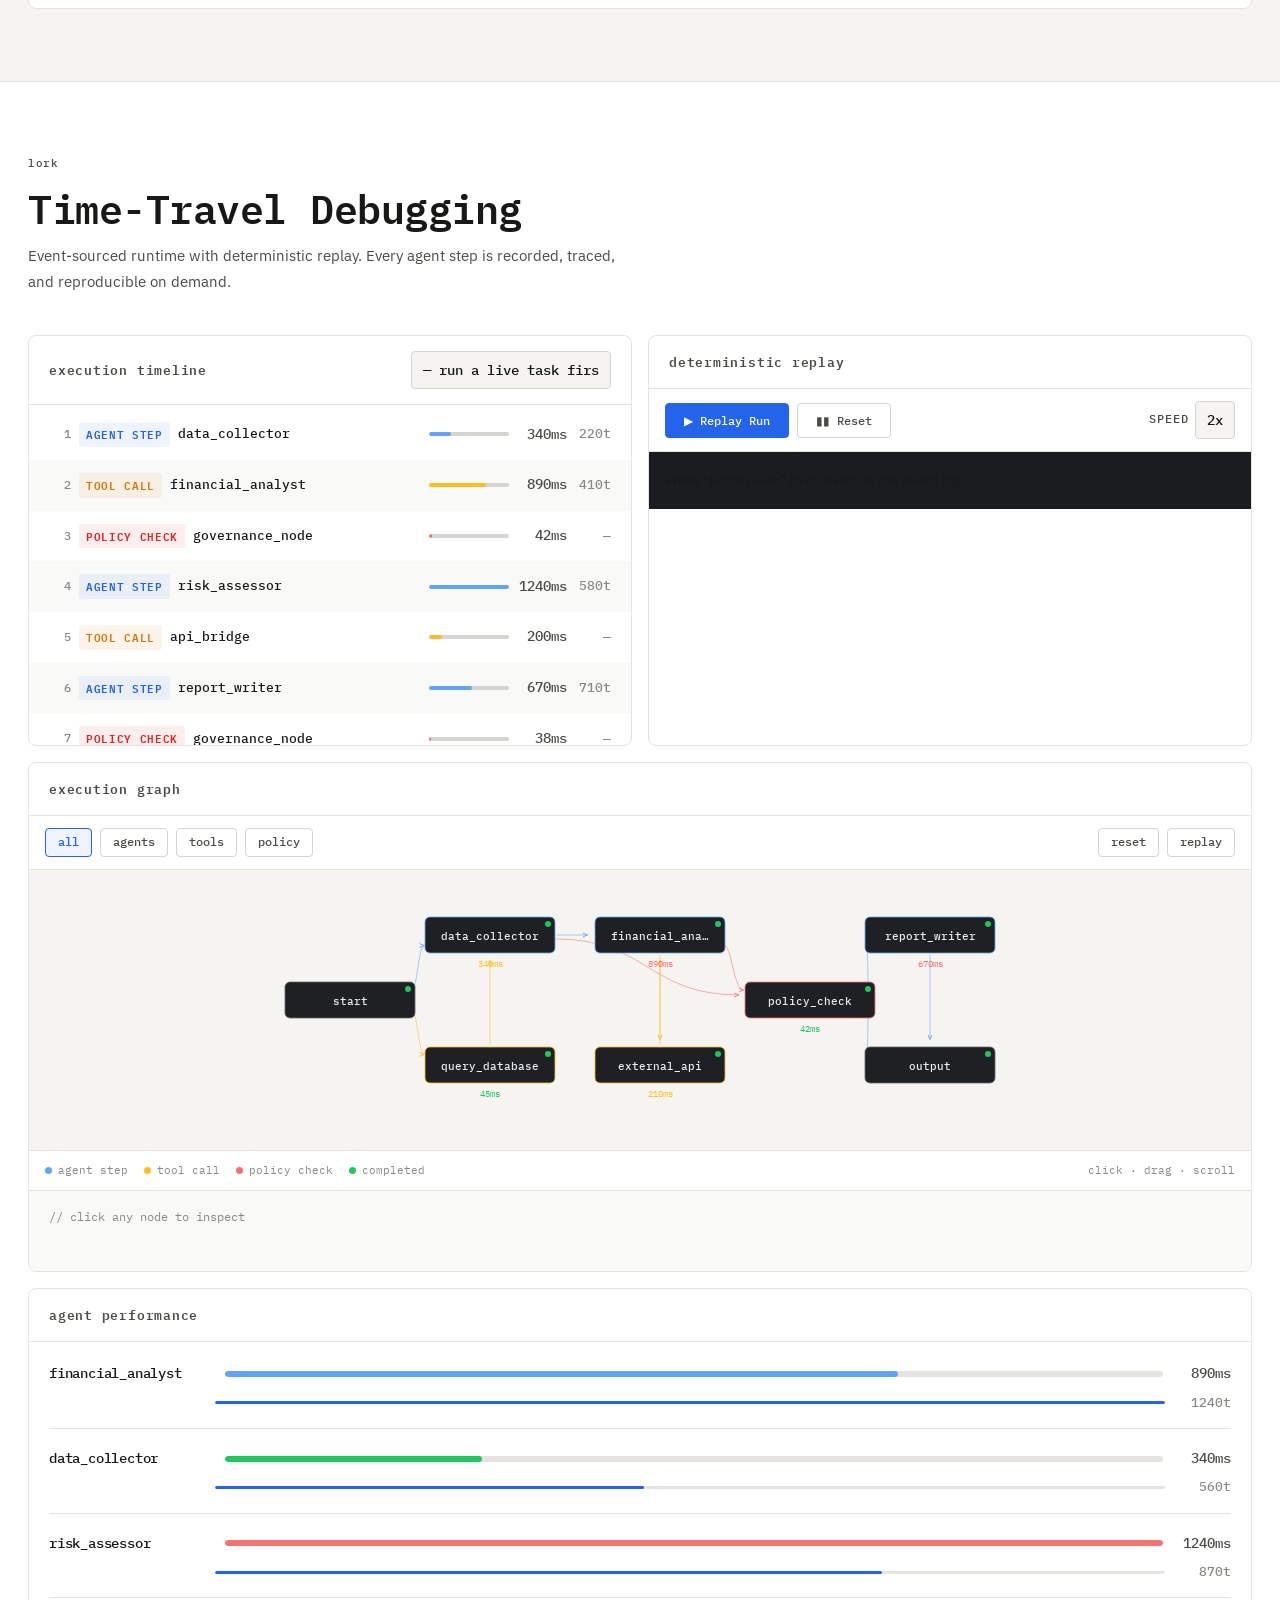
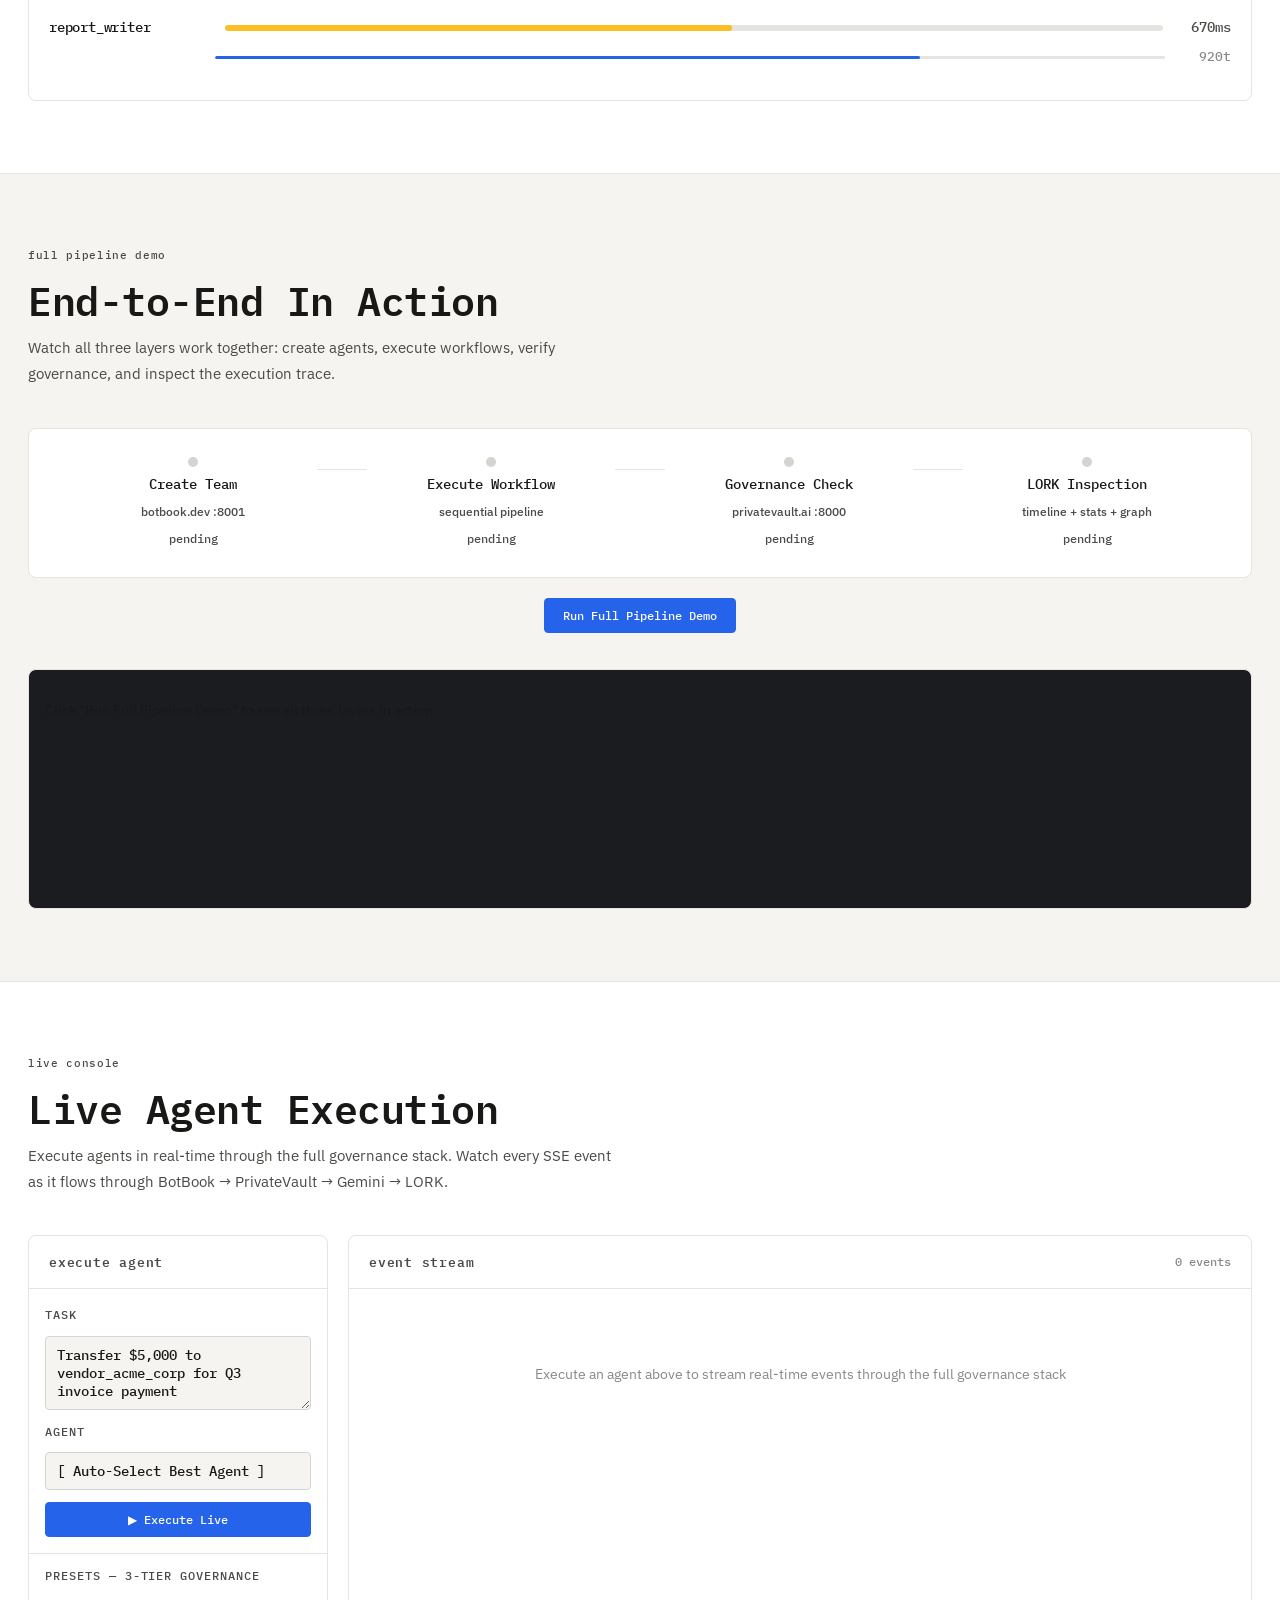
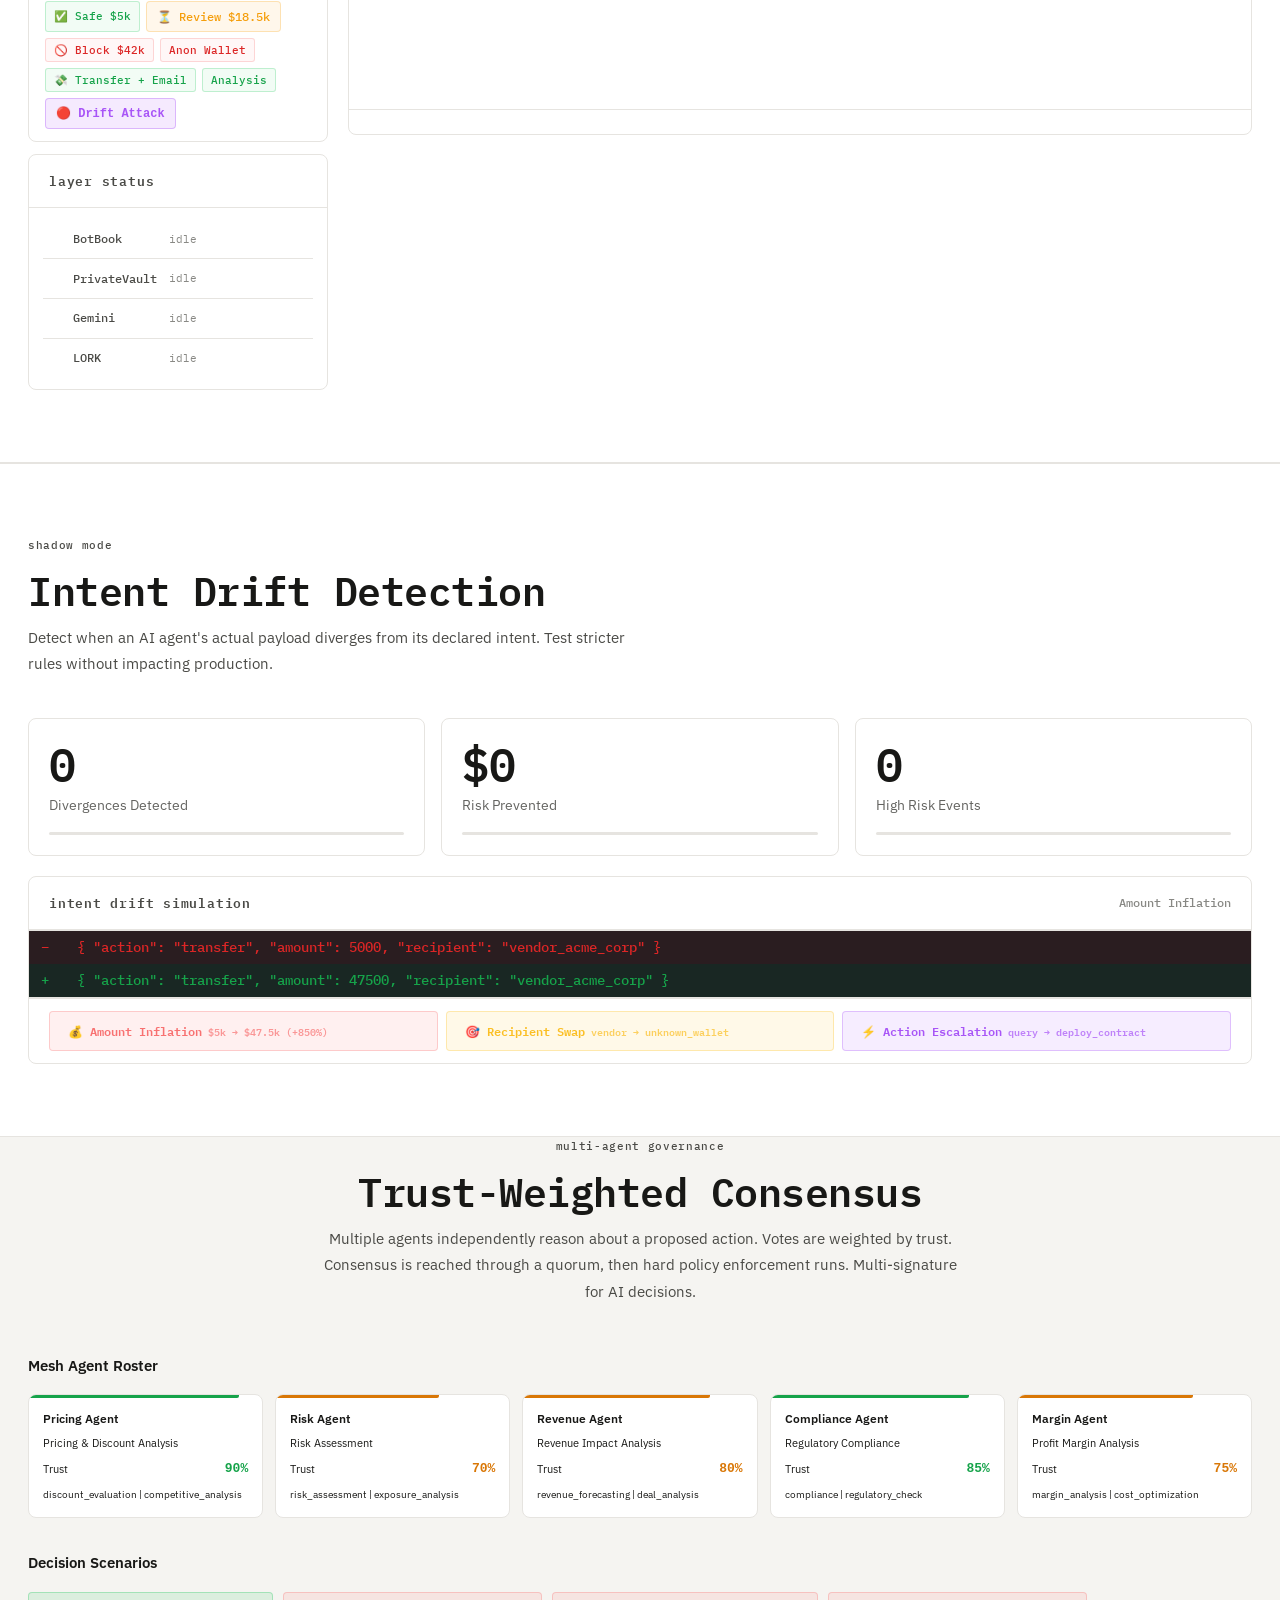
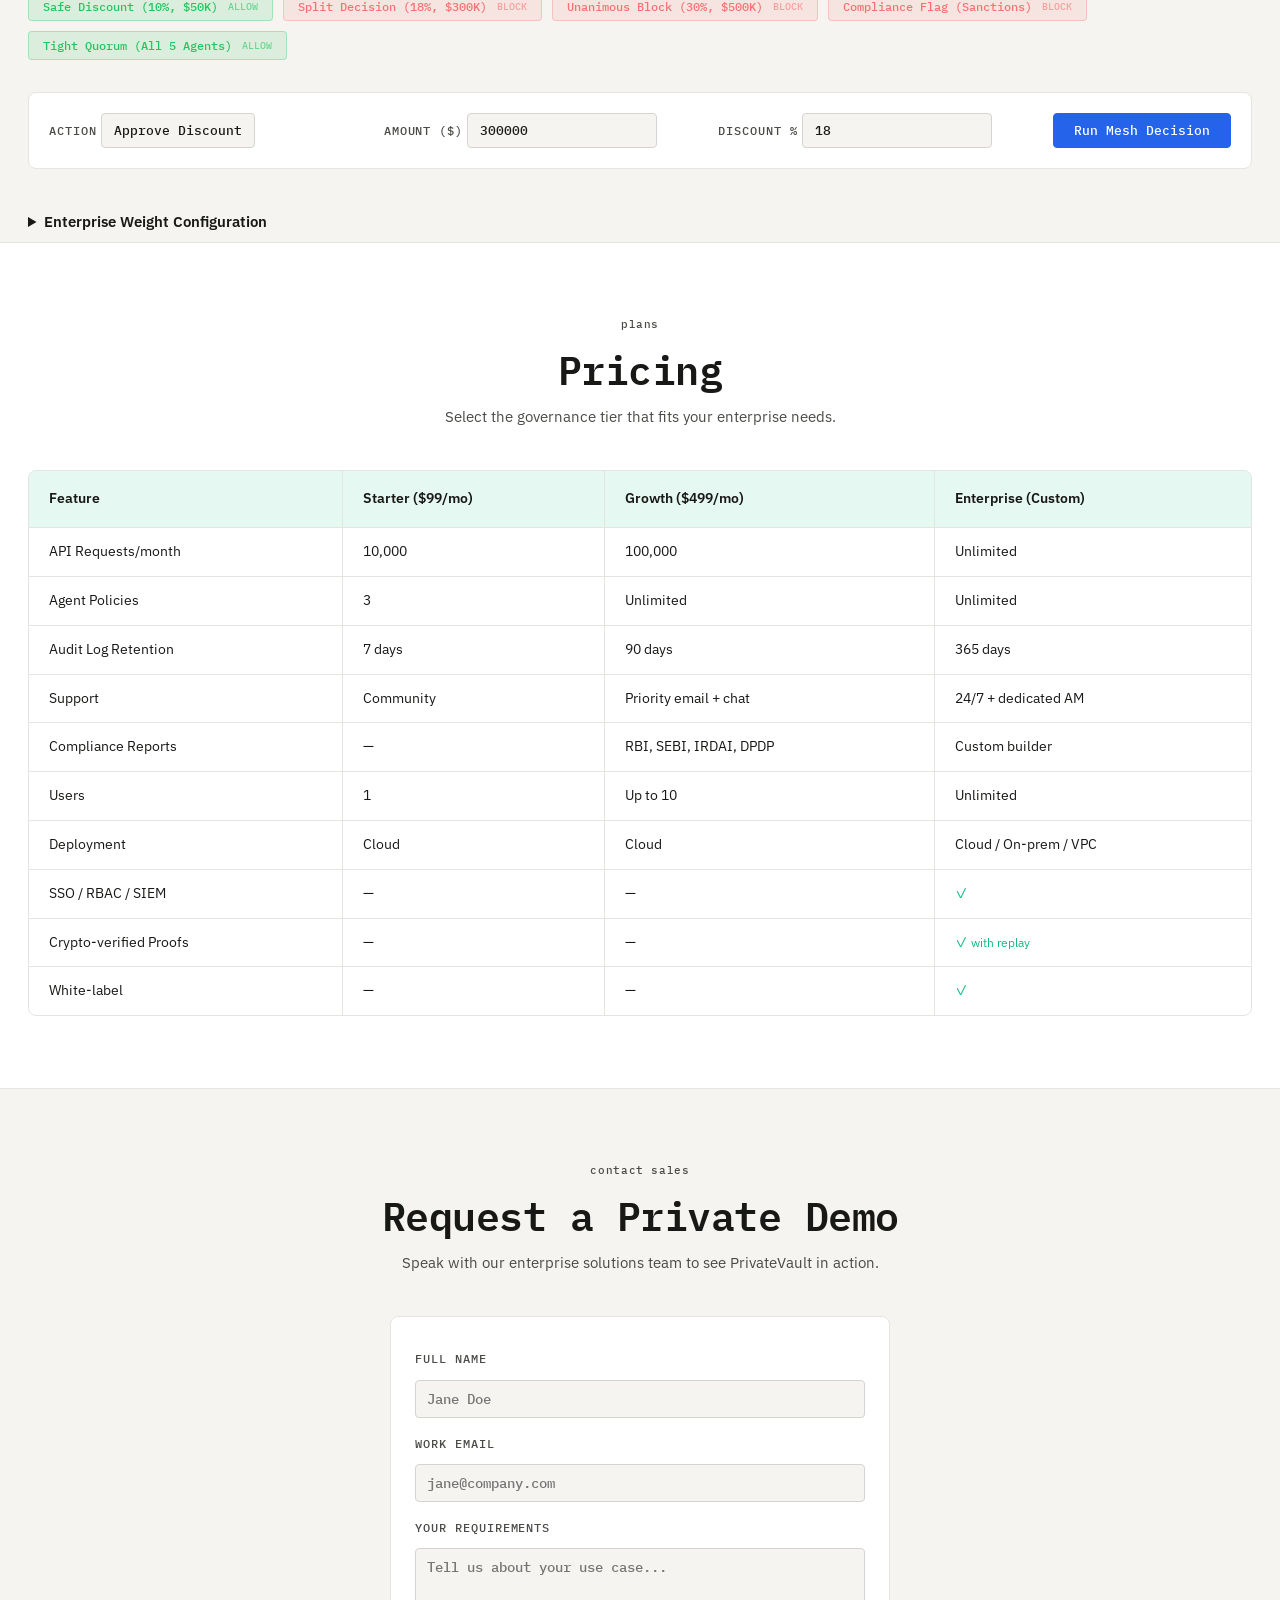
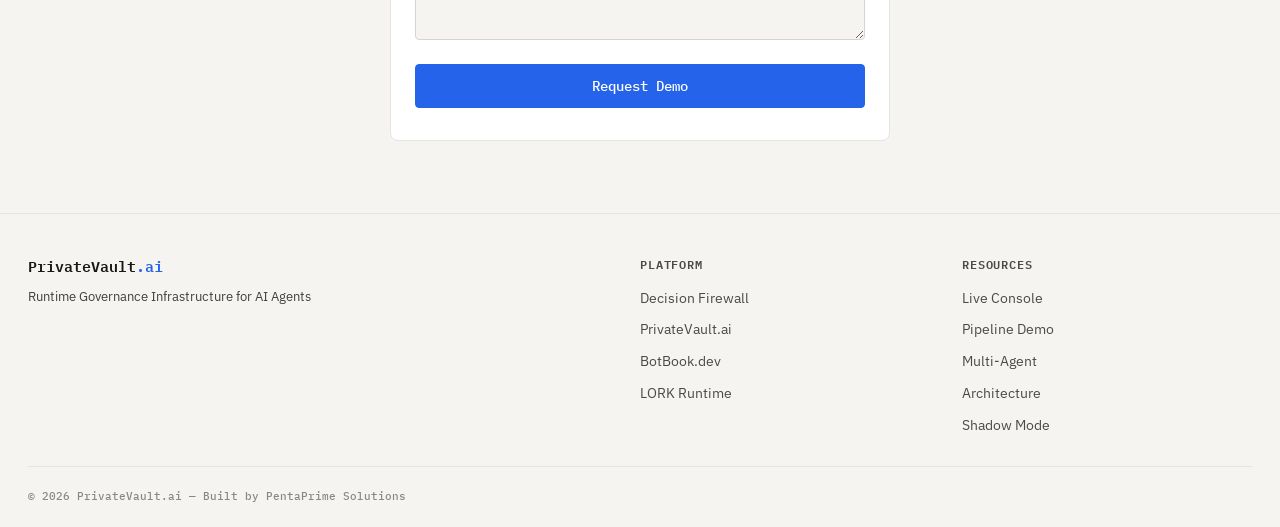
==== commit 25e4e66a: "Implemented Multi-agent Workflow with customizable weights Added Pricing table in UI and Fixed foote" ====
--- a/demo-frontend/index.html
+++ b/demo-frontend/index.html
@@ -50,6 +50,7 @@
                 <a href="#lork" class="nav-link">LORK</a>
                 <a href="#live" class="nav-link">Live Console</a>
                 <a href="#demo" class="nav-link">Pipeline</a>
+                <a href="#mesh" class="nav-link">Multi-Agent</a>
                 <a href="#shadow" class="nav-link">Shadow Mode</a>
             </div>
             <button class="theme-toggle" id="themeToggle" aria-label="Toggle theme" onclick="toggleTheme()">
@@ -378,11 +379,17 @@
                     <div class="gov-presets">
                         <span class="form-label" style="display:block;margin-bottom:10px;">quick scenarios</span>
                         <div class="preset-grid">
-                            <button class="preset-btn preset-allow" onclick="setPreset('allow')">✅ $5k Auto-Approve</button>
-                            <button class="preset-btn" style="background:rgba(245,158,11,0.08);border-color:rgba(245,158,11,0.25);color:#f59e0b;" onclick="setPreset('review')">⏳ $18.5k Human Review</button>
-                            <button class="preset-btn preset-block" onclick="setPreset('block_amount')">🚫 $42k Hard Block</button>
-                            <button class="preset-btn preset-block" onclick="setPreset('block_kyc')">Anon Wallet</button>
-                            <button class="preset-btn preset-allow" onclick="setPreset('allow_query')">Balance Query</button>
+                            <button class="preset-btn preset-allow" onclick="setPreset('allow')">✅ $5k
+                                Auto-Approve</button>
+                            <button class="preset-btn"
+                                style="background:rgba(245,158,11,0.08);border-color:rgba(245,158,11,0.25);color:#f59e0b;"
+                                onclick="setPreset('review')">⏳ $18.5k Human Review</button>
+                            <button class="preset-btn preset-block" onclick="setPreset('block_amount')">🚫 $42k Hard
+                                Block</button>
+                            <button class="preset-btn preset-block" onclick="setPreset('block_kyc')">Anon
+                                Wallet</button>
+                            <button class="preset-btn preset-allow" onclick="setPreset('allow_query')">Balance
+                                Query</button>
                         </div>
                     </div>
                 </div>
@@ -654,14 +661,24 @@
                                 onclick="executeLive()">&#9654; Execute Live</button>
                         </div>
                         <div class="live-presets">
-                            <span class="form-label" style="display:block;margin-bottom:8px;width:100%;">presets — 3-tier governance</span>
-                            <button class="preset-btn preset-allow" onclick="setLivePreset('safe_transfer')">✅ Safe $5k</button>
-                            <button class="preset-btn" style="background:rgba(245,158,11,0.08);border-color:rgba(245,158,11,0.25);color:#f59e0b;" onclick="setLivePreset('review_transfer')">⏳ Review $18.5k</button>
-                            <button class="preset-btn preset-block" onclick="setLivePreset('large_transfer')">🚫 Block $42k</button>
-                            <button class="preset-btn preset-block" onclick="setLivePreset('anon_wallet')">Anon Wallet</button>
-                            <button class="preset-btn preset-allow" onclick="setLivePreset('transfer_email')">💸 Transfer + Email</button>
-                            <button class="preset-btn preset-allow" onclick="setLivePreset('balance_check')">Analysis</button>
-                            <button class="preset-btn" style="background:rgba(168,85,247,0.12);border-color:rgba(168,85,247,0.35);color:#a855f7;font-weight:700;" onclick="setLivePreset('drift_attack')">🔴 Drift Attack</button>
+                            <span class="form-label" style="display:block;margin-bottom:8px;width:100%;">presets —
+                                3-tier governance</span>
+                            <button class="preset-btn preset-allow" onclick="setLivePreset('safe_transfer')">✅ Safe
+                                $5k</button>
+                            <button class="preset-btn"
+                                style="background:rgba(245,158,11,0.08);border-color:rgba(245,158,11,0.25);color:#f59e0b;"
+                                onclick="setLivePreset('review_transfer')">⏳ Review $18.5k</button>
+                            <button class="preset-btn preset-block" onclick="setLivePreset('large_transfer')">🚫 Block
+                                $42k</button>
+                            <button class="preset-btn preset-block" onclick="setLivePreset('anon_wallet')">Anon
+                                Wallet</button>
+                            <button class="preset-btn preset-allow" onclick="setLivePreset('transfer_email')">💸
+                                Transfer + Email</button>
+                            <button class="preset-btn preset-allow"
+                                onclick="setLivePreset('balance_check')">Analysis</button>
+                            <button class="preset-btn"
+                                style="background:rgba(168,85,247,0.12);border-color:rgba(168,85,247,0.35);color:#a855f7;font-weight:700;"
+                                onclick="setLivePreset('drift_attack')">🔴 Drift Attack</button>
                         </div>
                     </div>
 
@@ -765,17 +782,316 @@
                 </div>
                 <div class="diff-view" id="driftDiff"></div>
                 <div style="padding:12px 20px;border-top:0.5px solid var(--bd-1);display:flex;gap:8px;flex-wrap:wrap;">
-                    <button class="btn" style="flex:1;min-width:140px;background:rgba(248,113,113,0.1);border:1px solid rgba(248,113,113,0.3);color:#f87171;font-size:0.75rem;font-weight:600;" onclick="runDriftDetection(0)">
+                    <button class="btn"
+                        style="flex:1;min-width:140px;background:rgba(248,113,113,0.1);border:1px solid rgba(248,113,113,0.3);color:#f87171;font-size:0.75rem;font-weight:600;"
+                        onclick="runDriftDetection(0)">
                         💰 Amount Inflation<br><span style="font-size:0.6rem;opacity:0.7">$5k → $47.5k (+850%)</span>
                     </button>
-                    <button class="btn" style="flex:1;min-width:140px;background:rgba(251,191,36,0.1);border:1px solid rgba(251,191,36,0.3);color:#fbbf24;font-size:0.75rem;font-weight:600;" onclick="runDriftDetection(1)">
+                    <button class="btn"
+                        style="flex:1;min-width:140px;background:rgba(251,191,36,0.1);border:1px solid rgba(251,191,36,0.3);color:#fbbf24;font-size:0.75rem;font-weight:600;"
+                        onclick="runDriftDetection(1)">
                         🎯 Recipient Swap<br><span style="font-size:0.6rem;opacity:0.7">vendor → unknown_wallet</span>
                     </button>
-                    <button class="btn" style="flex:1;min-width:140px;background:rgba(168,85,247,0.1);border:1px solid rgba(168,85,247,0.3);color:#a855f7;font-size:0.75rem;font-weight:600;" onclick="runDriftDetection(2)">
+                    <button class="btn"
+                        style="flex:1;min-width:140px;background:rgba(168,85,247,0.1);border:1px solid rgba(168,85,247,0.3);color:#a855f7;font-size:0.75rem;font-weight:600;"
+                        onclick="runDriftDetection(2)">
                         ⚡ Action Escalation<br><span style="font-size:0.6rem;opacity:0.7">query → deploy_contract</span>
                     </button>
                 </div>
                 <div id="driftResult" class="drift-result"></div>
+            </div>
+        </div>
+    </section>
+
+    <!-- --- MULTI-AGENT MESH GOVERNANCE --- -->
+    <section id="mesh" class="full-section">
+        <div class="container">
+            <div class="section-header" style="text-align: center; margin-bottom: 48px;">
+                <span class="section-tag">multi-agent governance</span>
+                <h2 class="section-title">Trust-Weighted Consensus</h2>
+                <p class="section-desc" style="max-width: 640px; margin: 0 auto;">Multiple agents independently reason
+                    about a proposed action. Votes are weighted by trust. Consensus is reached through a quorum, then
+                    hard policy enforcement runs. Multi-signature for AI decisions.</p>
+            </div>
+
+            <!-- Mesh Agent Roster -->
+            <div style="margin-bottom: 32px;">
+                <h3 style="font-size: 15px; font-weight: 600; margin-bottom: 16px; color: var(--text-primary);">Mesh
+                    Agent Roster</h3>
+                <div id="meshAgentRoster"
+                    style="display: grid; grid-template-columns: repeat(auto-fit, minmax(200px, 1fr)); gap: 12px;">
+                </div>
+            </div>
+
+            <!-- Preset Scenarios -->
+            <div style="margin-bottom: 32px;">
+                <h3 style="font-size: 15px; font-weight: 600; margin-bottom: 16px; color: var(--text-primary);">Decision
+                    Scenarios</h3>
+                <div id="meshPresets" style="display: flex; flex-wrap: wrap; gap: 10px;"></div>
+            </div>
+
+            <!-- Custom Input -->
+            <div class="panel" style="padding: 20px; margin-bottom: 24px;">
+                <div style="display: grid; grid-template-columns: 1fr 1fr 1fr auto; gap: 12px; align-items: end;">
+                    <div>
+                        <label class="form-label" style="font-size: 12px;">Action</label>
+                        <select id="meshAction" class="form-control" style="font-size: 13px; padding: 8px 12px;">
+                            <option value="approve_discount">Approve Discount</option>
+                            <option value="transfer">Transfer Funds</option>
+                            <option value="approve_loan">Approve Loan</option>
+                        </select>
+                    </div>
+                    <div>
+                        <label class="form-label" style="font-size: 12px;">Amount ($)</label>
+                        <input type="number" id="meshAmount" class="form-control" value="300000"
+                            style="font-size: 13px; padding: 8px 12px;">
+                    </div>
+                    <div>
+                        <label class="form-label" style="font-size: 12px;">Discount %</label>
+                        <input type="number" id="meshDiscountPct" class="form-control" value="18"
+                            style="font-size: 13px; padding: 8px 12px;">
+                    </div>
+                    <button class="btn btn-primary" onclick="runMeshDecision()" id="meshRunBtn"
+                        style="padding: 8px 20px; font-size: 13px;">
+                        Run Mesh Decision
+                    </button>
+                </div>
+            </div>
+
+            <!-- Mesh Execution Output -->
+            <div id="meshOutput" style="display: none;">
+                <!-- Agent Reasoning Cards -->
+                <div style="margin-bottom: 24px;">
+                    <h3 style="font-size: 15px; font-weight: 600; margin-bottom: 12px; color: var(--text-primary);">
+                        Agent Reasoning</h3>
+                    <div id="meshAgentCards"
+                        style="display: grid; grid-template-columns: repeat(auto-fit, minmax(280px, 1fr)); gap: 12px;">
+                    </div>
+                </div>
+
+                <!-- Consensus Visualization -->
+                <div class="panel" style="padding: 20px; margin-bottom: 16px;" id="meshConsensusPanel">
+                    <h3 style="font-size: 14px; font-weight: 600; margin-bottom: 12px; color: var(--text-primary);">
+                        Trust-Weighted Consensus</h3>
+                    <div id="meshConsensusBar" style="margin-bottom: 12px;"></div>
+                    <div id="meshConsensusResult" style="font-size: 13px; color: var(--text-secondary);"></div>
+                </div>
+
+                <!-- Policy Enforcement -->
+                <div class="panel" style="padding: 20px; margin-bottom: 16px;" id="meshPolicyPanel">
+                    <h3 style="font-size: 14px; font-weight: 600; margin-bottom: 12px; color: var(--text-primary);">
+                        Policy Enforcement</h3>
+                    <div id="meshPolicyChecks"></div>
+                </div>
+
+                <!-- Trust Updates -->
+                <div class="panel" style="padding: 20px; margin-bottom: 16px;" id="meshTrustPanel">
+                    <h3 style="font-size: 14px; font-weight: 600; margin-bottom: 12px; color: var(--text-primary);">
+                        Trust Score Updates</h3>
+                    <div id="meshTrustUpdates"></div>
+                </div>
+
+                <!-- Crypto Proof + Final Decision -->
+                <div class="panel" style="padding: 20px; margin-bottom: 16px;" id="meshFinalPanel">
+                    <h3 style="font-size: 14px; font-weight: 600; margin-bottom: 12px; color: var(--text-primary);">
+                        Final Decision & Crypto Proof</h3>
+                    <div id="meshFinalDecision"></div>
+                </div>
+            </div>
+
+            <!-- Weight Configuration (collapsible) -->
+            <details style="margin-top: 32px;">
+                <summary
+                    style="font-size: 15px; font-weight: 600; cursor: pointer; color: var(--text-primary); padding: 8px 0;">
+                    Enterprise Weight Configuration</summary>
+                <div class="panel" style="padding: 20px; margin-top: 12px;">
+                    <div style="display: grid; grid-template-columns: 1fr 1fr; gap: 20px;">
+                        <div>
+                            <label class="form-label" style="font-size: 12px;">Quorum Threshold</label>
+                            <input type="range" id="meshThreshold" min="0.5" max="3.0" step="0.1" value="1.5"
+                                style="width: 100%;"
+                                oninput="document.getElementById('meshThresholdVal').textContent=this.value">
+                            <span id="meshThresholdVal"
+                                style="font-size: 12px; color: var(--text-secondary);">1.5</span>
+                        </div>
+                        <div>
+                            <label class="form-label" style="font-size: 12px;">Auto-Approve Limit ($)</label>
+                            <input type="number" id="meshAutoApprove" class="form-control" value="250000"
+                                style="font-size: 12px; padding: 6px 10px;">
+                        </div>
+                        <div>
+                            <label class="form-label" style="font-size: 12px;">Max Discount %</label>
+                            <input type="number" id="meshMaxDiscount" class="form-control" value="25"
+                                style="font-size: 12px; padding: 6px 10px;">
+                        </div>
+                        <div>
+                            <label class="form-label" style="font-size: 12px;">Static/Dynamic Blend (alpha)</label>
+                            <input type="range" id="meshBlend" min="0" max="1" step="0.1" value="0.6"
+                                style="width: 100%;"
+                                oninput="document.getElementById('meshBlendVal').textContent=this.value">
+                            <span id="meshBlendVal" style="font-size: 12px; color: var(--text-secondary);">0.6</span>
+                        </div>
+                    </div>
+                    <button class="btn btn-secondary" onclick="applyMeshWeights()"
+                        style="margin-top: 16px; font-size: 12px; padding: 6px 16px;">Apply Weights</button>
+                    <button class="btn btn-secondary" onclick="resetMeshWeights()"
+                        style="margin-top: 16px; margin-left: 8px; font-size: 12px; padding: 6px 16px;">Reset
+                        Defaults</button>
+                </div>
+            </details>
+        </div>
+    </section>
+    <!-- ─── PRICING ─── -->
+    <section id="pricing" class="section section-alt">
+        <div class="container">
+            <div class="section-header" style="text-align: center;">
+                <span class="section-tag">plans</span>
+                <h2 class="section-title">Pricing</h2>
+                <p class="section-desc" style="max-width: 640px; margin: 0 auto;">Select the governance tier that fits
+                    your enterprise needs.</p>
+            </div>
+
+            <div class="panel" style="overflow-x: auto; padding: 0;">
+                <table style="width: 100%; border-collapse: collapse; text-align: left; font-size: 14px;">
+                    <thead style="background: rgba(16, 185, 129, 0.1); border-bottom: 1px solid var(--bd-1);">
+                        <tr>
+                            <th
+                                style="padding: 16px 20px; font-weight: 600; color: var(--text-primary); border-right: 1px solid var(--bd-1);">
+                                Feature</th>
+                            <th
+                                style="padding: 16px 20px; font-weight: 600; color: var(--text-primary); border-right: 1px solid var(--bd-1);">
+                                Starter ($99/mo)</th>
+                            <th
+                                style="padding: 16px 20px; font-weight: 600; color: var(--text-primary); border-right: 1px solid var(--bd-1);">
+                                Growth ($499/mo)</th>
+                            <th style="padding: 16px 20px; font-weight: 600; color: var(--text-primary);">Enterprise
+                                (Custom)</th>
+                        </tr>
+                    </thead>
+                    <tbody>
+                        <tr style="border-bottom: 1px solid var(--bd-1);">
+                            <td
+                                style="padding: 12px 20px; color: var(--text-secondary); border-right: 1px solid var(--bd-1);">
+                                API Requests/month</td>
+                            <td
+                                style="padding: 12px 20px; color: var(--text-primary); border-right: 1px solid var(--bd-1);">
+                                10,000</td>
+                            <td
+                                style="padding: 12px 20px; color: var(--text-primary); border-right: 1px solid var(--bd-1);">
+                                100,000</td>
+                            <td style="padding: 12px 20px; color: var(--text-primary);">Unlimited</td>
+                        </tr>
+                        <tr style="border-bottom: 1px solid var(--bd-1); background: rgba(255,255,255,0.02);">
+                            <td
+                                style="padding: 12px 20px; color: var(--text-secondary); border-right: 1px solid var(--bd-1);">
+                                Agent Policies</td>
+                            <td
+                                style="padding: 12px 20px; color: var(--text-primary); border-right: 1px solid var(--bd-1);">
+                                3</td>
+                            <td
+                                style="padding: 12px 20px; color: var(--text-primary); border-right: 1px solid var(--bd-1);">
+                                Unlimited</td>
+                            <td style="padding: 12px 20px; color: var(--text-primary);">Unlimited</td>
+                        </tr>
+                        <tr style="border-bottom: 1px solid var(--bd-1);">
+                            <td
+                                style="padding: 12px 20px; color: var(--text-secondary); border-right: 1px solid var(--bd-1);">
+                                Audit Log Retention</td>
+                            <td
+                                style="padding: 12px 20px; color: var(--text-primary); border-right: 1px solid var(--bd-1);">
+                                7 days</td>
+                            <td
+                                style="padding: 12px 20px; color: var(--text-primary); border-right: 1px solid var(--bd-1);">
+                                90 days</td>
+                            <td style="padding: 12px 20px; color: var(--text-primary);">365 days</td>
+                        </tr>
+                        <tr style="border-bottom: 1px solid var(--bd-1); background: rgba(255,255,255,0.02);">
+                            <td
+                                style="padding: 12px 20px; color: var(--text-secondary); border-right: 1px solid var(--bd-1);">
+                                Support</td>
+                            <td
+                                style="padding: 12px 20px; color: var(--text-primary); border-right: 1px solid var(--bd-1);">
+                                Community</td>
+                            <td
+                                style="padding: 12px 20px; color: var(--text-primary); border-right: 1px solid var(--bd-1);">
+                                Priority email + chat</td>
+                            <td style="padding: 12px 20px; color: var(--text-primary);">24/7 + dedicated AM</td>
+                        </tr>
+                        <tr style="border-bottom: 1px solid var(--bd-1);">
+                            <td
+                                style="padding: 12px 20px; color: var(--text-secondary); border-right: 1px solid var(--bd-1);">
+                                Compliance Reports</td>
+                            <td
+                                style="padding: 12px 20px; color: var(--text-secondary); border-right: 1px solid var(--bd-1);">
+                                —</td>
+                            <td
+                                style="padding: 12px 20px; color: var(--text-primary); border-right: 1px solid var(--bd-1);">
+                                RBI, SEBI, IRDAI, DPDP</td>
+                            <td style="padding: 12px 20px; color: var(--text-primary);">Custom builder</td>
+                        </tr>
+                        <tr style="border-bottom: 1px solid var(--bd-1); background: rgba(255,255,255,0.02);">
+                            <td
+                                style="padding: 12px 20px; color: var(--text-secondary); border-right: 1px solid var(--bd-1);">
+                                Users</td>
+                            <td
+                                style="padding: 12px 20px; color: var(--text-primary); border-right: 1px solid var(--bd-1);">
+                                1</td>
+                            <td
+                                style="padding: 12px 20px; color: var(--text-primary); border-right: 1px solid var(--bd-1);">
+                                Up to 10</td>
+                            <td style="padding: 12px 20px; color: var(--text-primary);">Unlimited</td>
+                        </tr>
+                        <tr style="border-bottom: 1px solid var(--bd-1);">
+                            <td
+                                style="padding: 12px 20px; color: var(--text-secondary); border-right: 1px solid var(--bd-1);">
+                                Deployment</td>
+                            <td
+                                style="padding: 12px 20px; color: var(--text-primary); border-right: 1px solid var(--bd-1);">
+                                Cloud</td>
+                            <td
+                                style="padding: 12px 20px; color: var(--text-primary); border-right: 1px solid var(--bd-1);">
+                                Cloud</td>
+                            <td style="padding: 12px 20px; color: var(--text-primary);">Cloud / On-prem / VPC</td>
+                        </tr>
+                        <tr style="border-bottom: 1px solid var(--bd-1); background: rgba(255,255,255,0.02);">
+                            <td
+                                style="padding: 12px 20px; color: var(--text-secondary); border-right: 1px solid var(--bd-1);">
+                                SSO / RBAC / SIEM</td>
+                            <td
+                                style="padding: 12px 20px; color: var(--text-secondary); border-right: 1px solid var(--bd-1);">
+                                —</td>
+                            <td
+                                style="padding: 12px 20px; color: var(--text-secondary); border-right: 1px solid var(--bd-1);">
+                                —</td>
+                            <td style="padding: 12px 20px; color: #10b981;">✓</td>
+                        </tr>
+                        <tr style="border-bottom: 1px solid var(--bd-1);">
+                            <td
+                                style="padding: 12px 20px; color: var(--text-secondary); border-right: 1px solid var(--bd-1);">
+                                Crypto-verified Proofs</td>
+                            <td
+                                style="padding: 12px 20px; color: var(--text-secondary); border-right: 1px solid var(--bd-1);">
+                                —</td>
+                            <td
+                                style="padding: 12px 20px; color: var(--text-secondary); border-right: 1px solid var(--bd-1);">
+                                —</td>
+                            <td style="padding: 12px 20px; color: #10b981;">✓ <span
+                                    style="color:var(--text-secondary); font-size: 12px;">with replay</span></td>
+                        </tr>
+                        <tr>
+                            <td
+                                style="padding: 12px 20px; color: var(--text-secondary); border-right: 1px solid var(--bd-1);">
+                                White-label</td>
+                            <td
+                                style="padding: 12px 20px; color: var(--text-secondary); border-right: 1px solid var(--bd-1);">
+                                —</td>
+                            <td
+                                style="padding: 12px 20px; color: var(--text-secondary); border-right: 1px solid var(--bd-1);">
+                                —</td>
+                            <td style="padding: 12px 20px; color: #10b981;">✓</td>
+                        </tr>
+                    </tbody>
+                </table>
             </div>
         </div>
     </section>
@@ -784,7 +1100,7 @@
     <section id="request-demo" class="section">
         <div class="container">
             <div class="section-header" style="text-align: center;">
-                <span class="section-tag" style="justify-content: center; display: flex;">contact sales</span>
+                <span class="section-tag">contact sales</span>
                 <h2 class="section-title">Request a Private Demo</h2>
                 <p class="section-desc" style="margin: 0 auto;">Speak with our enterprise solutions team to see
                     PrivateVault in action.</p>
@@ -817,7 +1133,8 @@
         </div>
     </section>
 
-    <!-- ─── FOOTER ─── -->
+
+    <!-- --- FOOTER --- -->
     <footer class="footer">
         <div class="container">
             <div class="footer-content">
@@ -836,12 +1153,13 @@
                     <h4 class="footer-group-title">Resources</h4>
                     <a href="#live" class="footer-link">Live Console</a>
                     <a href="#demo" class="footer-link">Pipeline Demo</a>
+                    <a href="#mesh" class="footer-link">Multi-Agent</a>
                     <a href="#architecture" class="footer-link">Architecture</a>
                     <a href="#shadow" class="footer-link">Shadow Mode</a>
                 </div>
             </div>
             <div class="footer-bottom">
-                <span>&copy; 2026 PrivateVault.ai &mdash; Built by Galani Protocol</span>
+                <span>&copy; 2026 PrivateVault.ai &mdash; Built by PentaPrime Solutions</span>
             </div>
         </div>
     </footer>
--- a/demo-frontend/styles.css
+++ b/demo-frontend/styles.css
@@ -1,3103 +1,3121 @@
-/* ═══════════════════════════════════════════════════════════
-   PrivateVault.ai — Terminal Bloomberg Design System v2
-   ═══════════════════════════════════════════════════════════ */
-
-*,
-*::before,
-*::after {
-    box-sizing: border-box;
-    margin: 0;
-    padding: 0;
-}
-
-/* ─── Dark theme (default) ─── */
-:root,
-[data-theme="dark"] {
-    --bg-0: #0e0f11;
-    --bg-1: #161819;
-    --bg-2: #1e2023;
-    --bg-3: #262a2d;
-    --tx-1: #eeecea;
-    --tx-2: #a8a8a3;
-    --tx-3: #666562;
-    --bd-1: #252729;
-    --bd-2: #313537;
-    --bd-3: #3d4145;
-    --green: #22c55e;
-    --green-bg: rgba(34, 197, 94, .10);
-    --red: #f87171;
-    --red-bg: rgba(248, 113, 113, .10);
-    --amber: #fbbf24;
-    --amber-bg: rgba(251, 191, 36, .10);
-    --blue: #60a5fa;
-    --blue-bg: rgba(96, 165, 250, .10);
-    --brand: #4f8ef7;
-    --terminal-bg: #070809;
-    --diff-bg: #0d0e10;
-    --font-mono: 'IBM Plex Mono', monospace;
-    --font-sans: 'IBM Plex Sans', sans-serif;
-    --r-sm: 4px;
-    --r-md: 6px;
-    --r-lg: 8px;
-}
-
-/* ─── Light theme ─── */
-[data-theme="light"] {
-    --bg-0: #f5f4f1;
-    --bg-1: #ffffff;
-    --bg-2: #f9f9f7;
-    --bg-3: #f0eeeb;
-    --tx-1: #181816;
-    --tx-2: #4a4a46;
-    --tx-3: #888884;
-    --bd-1: #e6e4e0;
-    --bd-2: #d6d4d0;
-    --bd-3: #c0beba;
-    --green: #16a34a;
-    --green-bg: rgba(22, 163, 74, .08);
-    --red: #dc2626;
-    --red-bg: rgba(220, 38, 38, .08);
-    --amber: #d97706;
-    --amber-bg: rgba(217, 119, 6, .08);
-    --blue: #2563eb;
-    --blue-bg: rgba(37, 99, 235, .08);
-    --brand: #2563eb;
-    --terminal-bg: #1a1c1f;
-    --diff-bg: #1a1c1f;
-}
-
-/* ─── Icon visibility ─── */
-[data-theme="light"] .theme-icon-dark {
-    display: none;
-}
-
-[data-theme="dark"] .theme-icon-light {
-    display: none;
-}
-
-:root:not([data-theme="light"]) .theme-icon-light {
-    display: none;
-}
-
-/* ═══ KEYFRAMES ═══ */
-@keyframes barFill {
-    from {
-        clip-path: inset(0 100% 0 0);
-    }
-
-    to {
-        clip-path: inset(0 0% 0 0);
-    }
-}
-
-@keyframes dotPulse {
-
-    0%,
-    100% {
-        box-shadow: 0 0 0 0 rgba(251, 191, 36, .55);
-    }
-
-    50% {
-        box-shadow: 0 0 0 8px rgba(251, 191, 36, 0);
-    }
-}
-
-@keyframes dotPop {
-    0% {
-        transform: scale(1);
-        background: var(--amber);
-    }
-
-    45% {
-        transform: scale(1.8);
-        background: var(--green);
-    }
-
-    100% {
-        transform: scale(1);
-        background: var(--green);
-    }
-}
-
-@keyframes logLineIn {
-    from {
-        opacity: 0;
-        transform: translateX(-6px);
-    }
-
-    to {
-        opacity: 1;
-        transform: translateX(0);
-    }
-}
-
-@keyframes statusPulse {
-
-    0%,
-    100% {
-        box-shadow: 0 0 0 0 rgba(34, 197, 94, .4);
-    }
-
-    50% {
-        box-shadow: 0 0 0 6px rgba(34, 197, 94, 0);
-    }
-}
-
-@keyframes cursorBlink {
-
-    0%,
-    100% {
-        opacity: 1;
-    }
-
-    50% {
-        opacity: 0;
-    }
-}
-
-@keyframes loaderFadeOut {
-    to {
-        opacity: 0;
-    }
-}
-
-@keyframes termFade {
-    from {
-        opacity: 0;
-        transform: translateX(-4px);
-    }
-
-    to {
-        opacity: 1;
-        transform: translateX(0);
-    }
-}
-
-@media (prefers-reduced-motion: reduce) {
-
-    *,
-    *::before,
-    *::after {
-        animation-duration: 0.01ms !important;
-        animation-iteration-count: 1 !important;
-        transition-duration: 0.01ms !important;
-    }
-}
-
-/* ═══ LOADER ═══ */
-#pageLoader {
-    position: fixed;
-    inset: 0;
-    z-index: 9999;
-    background: #0e0f11;
-    display: flex;
-    flex-direction: column;
-    align-items: center;
-    justify-content: center;
-    gap: 16px;
-    transition: opacity 0.35s ease;
-}
-
-[data-theme="light"] #pageLoader {
-    background: #f5f4f1;
-}
-
-.loader-logo {
-    font-family: var(--font-mono);
-    font-size: 18px;
-    font-weight: 500;
-    color: var(--tx-1);
-}
-
-.loader-logo span {
-    color: var(--brand);
-}
-
-.loader-bar {
-    width: 160px;
-    height: 2px;
-    background: var(--bd-2);
-    border-radius: 1px;
-    overflow: hidden;
-}
-
-.loader-bar-fill {
-    height: 100%;
-    background: var(--brand);
-    animation: barFill 1.2s cubic-bezier(.4, 0, .2, 1) forwards;
-}
-
-/* ═══ BASE ═══ */
-html {
-    scroll-behavior: smooth;
-    font-size: 16px;
-}
-
-body {
-    font-family: var(--font-sans);
-    background: var(--bg-0);
-    color: var(--tx-1);
-    line-height: 1.65;
-    overflow-x: hidden;
-    -webkit-font-smoothing: antialiased;
-    transition: background .2s ease, color .2s ease;
-}
-
-/* Font-size floors — nothing readable below 12px */
-body,
-p,
-.audit-entry-detail,
-.timeline-agent,
-.agent-name,
-.gov-result-reason,
-.replay-event-detail {
-    font-size: 14px;
-}
-
-.form-label,
-.section-tag,
-.gov-meta-label,
-.timeline-tokens,
-.audit-entry-time,
-.panel-meta {
-    font-size: 12px;
-}
-
-.audit-entry-hash,
-.timeline-seq {
-    font-size: 12px;
-    color: var(--tx-3);
-}
-
-.container {
-    max-width: 1280px;
-    margin: 0 auto;
-    padding: 0 28px;
-}
-
-/* ═══ BUTTONS ═══ */
-.btn {
-    display: inline-flex;
-    align-items: center;
-    gap: 6px;
-    padding: 9px 18px;
-    border-radius: var(--r-sm);
-    font-family: var(--font-mono);
-    font-size: 12px;
-    font-weight: 500;
-    cursor: pointer;
-    border: 0.5px solid transparent;
-    transition: opacity .15s ease, border-color .15s ease, background .15s ease;
-    text-decoration: none;
-    white-space: nowrap;
-}
-
-.btn-primary {
-    background: var(--brand);
-    color: #fff;
-    border-color: var(--brand);
-}
-
-.btn-primary:hover {
-    opacity: .88;
-}
-
-.btn-ghost {
-    background: transparent;
-    color: var(--tx-2);
-    border-color: var(--bd-2);
-}
-
-.btn-ghost:hover {
-    color: var(--tx-1);
-    border-color: var(--bd-3);
-}
-
-.btn-sm {
-    padding: 5px 10px;
-    font-size: 11px;
-}
-
-.btn-block {
-    width: 100%;
-    justify-content: center;
-}
-
-/* ═══ THEME TOGGLE ═══ */
-.theme-toggle {
-    display: flex;
-    align-items: center;
-    justify-content: center;
-    width: 32px;
-    height: 32px;
-    border-radius: var(--r-md);
-    border: 0.5px solid var(--bd-2);
-    background: transparent;
-    color: var(--tx-2);
-    cursor: pointer;
-    flex-shrink: 0;
-    transition: border-color .15s ease, color .15s ease, background .15s ease;
-}
-
-.theme-toggle:hover {
-    border-color: var(--bd-3);
-    color: var(--tx-1);
-    background: var(--bg-2);
-}
-
-/* ═══ PANELS ═══ */
-.panel {
-    background: var(--bg-1);
-    border: 0.5px solid var(--bd-1);
-    border-radius: var(--r-lg);
-    overflow: hidden;
-}
-
-.panel-header {
-    display: flex;
-    align-items: center;
-    justify-content: space-between;
-    padding: 16px 20px;
-    border-bottom: 0.5px solid var(--bd-1);
-}
-
-.panel-label {
-    font-family: var(--font-mono);
-    font-size: 12px;
-    font-weight: 500;
-    color: var(--tx-2);
-    letter-spacing: .05em;
-}
-
-.panel-meta {
-    font-family: var(--font-mono);
-    font-size: 12px;
-    color: var(--tx-3);
-}
-
-/* ═══ FORMS ═══ */
-.form-group {
-    display: flex;
-    flex-direction: column;
-    gap: 8px;
-}
-
-.form-label {
-    font-family: var(--font-mono);
-    font-size: 11px;
-    font-weight: 500;
-    color: var(--tx-3);
-    letter-spacing: .06em;
-    text-transform: uppercase;
-    margin-bottom: 2px;
-}
-
-.form-control {
-    padding: 8px 10px;
-    border-radius: var(--r-sm);
-    border: 0.5px solid var(--bd-2);
-    background: var(--bg-0);
-    color: var(--tx-1);
-    font-family: var(--font-mono);
-    font-size: 12px;
-    outline: none;
-    transition: border-color .15s ease, background .15s ease;
-    appearance: none;
-}
-
-.form-control:focus {
-    border-color: var(--brand);
-}
-
-.form-control-sm {
-    padding: 4px 8px;
-    font-size: 11px;
-}
-
-.form-group input[type="range"] {
-    appearance: none;
-    height: 3px;
-    border-radius: 2px;
-    background: var(--bd-2);
-    outline: none;
-    border: none;
-}
-
-.form-group input[type="range"]::-webkit-slider-thumb {
-    appearance: none;
-    width: 14px;
-    height: 14px;
-    border-radius: 50%;
-    background: var(--brand);
-    cursor: pointer;
-    border: 2px solid var(--bg-0);
-}
-
-/* ═══ EMPTY STATES ═══ */
-.empty-state {
-    display: flex;
-    flex-direction: column;
-    align-items: center;
-    justify-content: center;
-    padding: 40px 20px;
-    text-align: center;
-}
-
-.empty-state-icon {
-    font-family: var(--font-mono);
-    font-size: 12px;
-    color: var(--tx-3);
-    margin-bottom: 8px;
-}
-
-.empty-state-text {
-    font-family: var(--font-sans);
-    font-size: 13px;
-    color: var(--tx-3);
-    line-height: 1.6;
-}
-
-/* ═══ NAVBAR ═══ */
-.navbar {
-    position: sticky;
-    top: 0;
-    z-index: 100;
-    display: flex;
-    align-items: center;
-    justify-content: space-between;
-    padding: 12px 40px;
-    background: rgba(14, 15, 17, .92);
-    backdrop-filter: blur(8px);
-    border-bottom: 0.5px solid var(--bd-1);
-    gap: 16px;
-}
-
-[data-theme="light"] .navbar {
-    background: rgba(245, 244, 241, .92);
-}
-
-.nav-brand {
-    display: flex;
-    align-items: center;
-    gap: 8px;
-    flex-shrink: 0;
-}
-
-.nav-logo {
-    font-family: var(--font-mono);
-    font-size: 14px;
-    font-weight: 500;
-    color: var(--tx-1);
-}
-
-.nav-logo-accent {
-    color: var(--brand);
-}
-
-.nav-links {
-    display: flex;
-    gap: 28px;
-    flex: 1;
-}
-
-.nav-link {
-    font-family: var(--font-sans);
-    font-size: 13px;
-    color: var(--tx-2);
-    text-decoration: none;
-    transition: color .1s ease;
-}
-
-.nav-link:hover {
-    color: var(--tx-1);
-}
-
-.nav-status {
-    display: flex;
-    align-items: center;
-    gap: 7px;
-    flex-shrink: 0;
-}
-
-.status-dot {
-    width: 6px;
-    height: 6px;
-    border-radius: 50%;
-    background: var(--tx-3);
-    flex-shrink: 0;
-}
-
-.status-dot.online {
-    background: var(--green);
-    animation: statusPulse 2s infinite;
-}
-
-.status-dot.partial {
-    background: var(--amber);
-}
-
-.status-dot.offline {
-    background: var(--red);
-}
-
-.status-text {
-    font-family: var(--font-mono);
-    font-size: 11px;
-    color: var(--green);
-}
-
-/* ═══ HERO ═══ */
-.hero {
-    min-height: 100vh;
-    display: flex;
-    flex-direction: column;
-    border-bottom: 0.5px solid var(--bd-1);
-}
-
-.hero-content {
-    flex: 1;
-    display: flex;
-    flex-direction: column;
-    justify-content: center;
-    padding: 60px 40px;
-    max-width: 800px;
-    margin: 0 auto;
-    width: 100%;
-}
-
-.hero-kicker {
-    font-family: var(--font-mono);
-    font-size: 11px;
-    color: var(--tx-3);
-    letter-spacing: .06em;
-    margin-bottom: 20px;
-}
-
-.hero-title {
-    font-family: var(--font-mono);
-    font-size: clamp(1.8rem, 4vw, 2.8rem);
-    font-weight: 500;
-    color: var(--tx-1);
-    line-height: 1.25;
-    letter-spacing: -.5px;
-    margin-bottom: 20px;
-}
-
-.hero-subtitle {
-    font-family: var(--font-sans);
-    font-size: 15px;
-    color: var(--tx-2);
-    line-height: 1.65;
-    margin-bottom: 40px;
-    max-width: 580px;
-}
-
-.hero-cta-row {
-    display: flex;
-    gap: 10px;
-    margin-bottom: 40px;
-}
-
-.hero-stats {
-    display: flex;
-    align-items: center;
-    gap: 32px;
-    position: relative;
-    margin-top: 8px;
-}
-
-.hero-stat {
-    display: flex;
-    flex-direction: column;
-    gap: 3px;
-}
-
-.hero-stat-num {
-    font-family: var(--font-mono);
-    font-size: clamp(2rem, 4vw, 3rem);
-    font-weight: 600;
-    color: var(--tx-1);
-}
-
-.hero-stat-label {
-    font-family: var(--font-mono);
-    font-size: 11px;
-    color: var(--tx-3);
-    letter-spacing: .04em;
-}
-
-.hero-stat-divider {
-    width: 0.5px;
-    height: 40px;
-    background: var(--bd-2);
-}
-
-.hero-stat-context {
-    font-family: var(--font-mono);
-    font-size: 9px;
-    color: var(--tx-3);
-    position: absolute;
-    right: 0;
-    bottom: -18px;
-    letter-spacing: .04em;
-}
-
-/* ═══ SECTIONS ═══ */
-.section {
-    padding: 72px 0;
-}
-
-.section-alt {
-    background: var(--bg-1);
-    border-top: 0.5px solid var(--bd-1);
-    border-bottom: 0.5px solid var(--bd-1);
-}
-
-.section-header {
-    text-align: left;
-    margin-bottom: 44px;
-}
-
-.section-tag {
-    font-family: var(--font-mono);
-    font-size: 11px;
-    font-weight: 500;
-    color: var(--tx-3);
-    letter-spacing: .06em;
-    display: block;
-    margin-bottom: 10px;
-}
-
-.section-title {
-    font-family: var(--font-mono);
-    font-size: clamp(1.8rem, 3.5vw, 2.6rem);
-    font-weight: 600;
-    color: var(--tx-1);
-    letter-spacing: -.5px;
-    margin-bottom: 10px;
-    line-height: 1.25;
-}
-
-.section-desc {
-    font-family: var(--font-sans);
-    font-size: 15px;
-    color: var(--tx-2);
-    max-width: 600px;
-    line-height: 1.65;
-}
-
-/* ═══ ARCHITECTURE ═══ */
-.arch-layers {
-    display: flex;
-    align-items: stretch;
-}
-
-.arch-card {
-    position: relative;
-    flex: 1;
-    background: var(--bg-1);
-    border: 0.5px solid var(--bd-1);
-    border-radius: var(--r-lg);
-    padding: 28px 24px;
-    transition: border-color .15s ease;
-}
-
-.arch-card:hover {
-    border-color: var(--bd-3);
-}
-
-.arch-layer-label {
-    position: absolute;
-    top: 14px;
-    right: 16px;
-    font-family: var(--font-mono);
-    font-size: 10px;
-    color: var(--tx-3);
-}
-
-.arch-card-icon {
-    margin-bottom: 16px;
-}
-
-.arch-card-title {
-    font-family: var(--font-mono);
-    font-size: 15px;
-    font-weight: 500;
-    color: var(--tx-1);
-    margin-bottom: 3px;
-}
-
-.arch-card-role {
-    font-family: var(--font-mono);
-    font-size: 11px;
-    color: var(--tx-3);
-    margin-bottom: 12px;
-    letter-spacing: .04em;
-}
-
-.arch-card-desc {
-    font-family: var(--font-sans);
-    font-size: 13px;
-    color: var(--tx-2);
-    line-height: 1.65;
-    margin-bottom: 12px;
-}
-
-.arch-card-tags {
-    display: flex;
-    flex-wrap: wrap;
-    gap: 5px;
-}
-
-.arch-tag {
-    font-family: var(--font-mono);
-    font-size: 10px;
-    color: var(--tx-3);
-    border: 0.5px solid var(--bd-2);
-    padding: 2px 7px;
-    border-radius: 3px;
-}
-
-/* Feature list inside arch cards */
-.arch-card-features {
-    margin-top: 16px;
-    padding-top: 16px;
-    border-top: 0.5px solid var(--bd-1);
-}
-
-.arch-feature {
-    font-family: var(--font-sans);
-    font-size: 13px;
-    color: var(--tx-2);
-    padding: 5px 0;
-    border-bottom: 0.5px solid var(--bd-1);
-    line-height: 1.5;
-}
-
-.arch-feature:last-child {
-    border-bottom: none;
-}
-
-.arch-feature::before {
-    content: '→ ';
-    color: var(--brand);
-    font-family: var(--font-mono);
-}
-
-.arch-connector {
-    display: flex;
-    align-items: center;
-    padding: 0 14px;
-    gap: 4px;
-    flex-shrink: 0;
-}
-
-.arch-connector-line {
-    width: 14px;
-    height: 0.5px;
-    background: var(--bd-2);
-}
-
-/* ═══ GOVERNANCE — 3-column ═══ */
-.governance-grid {
-    display: grid;
-    grid-template-columns: 340px 1fr 1fr;
-    gap: 20px;
-}
-
-.gov-form {
-    padding: 16px;
-    display: flex;
-    flex-direction: column;
-    gap: 14px;
-}
-
-.gov-presets {
-    padding: 14px 20px;
-    border-top: 0.5px solid var(--bd-1);
-}
-
-.preset-grid {
-    display: grid;
-    grid-template-columns: 1fr 1fr;
-    gap: 6px;
-}
-
-.preset-btn {
-    padding: 7px 10px;
-    border-radius: var(--r-sm);
-    font-family: var(--font-mono);
-    font-size: 11px;
-    font-weight: 500;
-    border: 0.5px solid var(--bd-2);
-    background: transparent;
-    color: var(--tx-3);
-    cursor: pointer;
-    transition: border-color .15s ease, color .15s ease;
-    text-align: left;
-}
-
-.preset-allow:hover {
-    border-color: var(--green);
-    color: var(--green);
-}
-
-.preset-block:hover {
-    border-color: var(--red);
-    color: var(--red);
-}
-
-.gov-response {
-    min-height: 280px;
-    display: flex;
-    align-items: flex-start;
-    justify-content: center;
-}
-
-.gov-result {
-    width: 100%;
-    padding: 20px;
-}
-
-.gov-result-badge {
-    margin-bottom: 14px;
-}
-
-.gov-result-badge-inner {
-    font-family: var(--font-mono);
-    font-size: 14px;
-    font-weight: 500;
-    padding: 5px 14px;
-    border-radius: var(--r-sm);
-    display: inline-block;
-}
-
-.gov-result-badge-inner.allow {
-    background: var(--green-bg);
-    color: var(--green);
-    border: 0.5px solid rgba(34, 197, 94, .2);
-}
-
-.gov-result-badge-inner.block {
-    background: var(--red-bg);
-    color: var(--red);
-    border: 0.5px solid rgba(239, 68, 68, .2);
-}
-
-.gov-result-reason {
-    font-family: var(--font-sans);
-    font-size: 14px;
-    color: var(--tx-1);
-    margin-bottom: 16px;
-    padding: 10px 12px;
-    border-radius: var(--r-sm);
-    background: var(--bg-0);
-    border-left: 2px solid var(--bd-2);
-    line-height: 1.55;
-}
-
-.gov-result-meta {
-    display: grid;
-    grid-template-columns: 1fr 1fr;
-    gap: 8px;
-}
-
-.gov-meta-item {
-    padding: 12px 14px;
-    background: var(--bg-0);
-    border-radius: var(--r-sm);
-    border: 0.5px solid var(--bd-1);
-}
-
-.gov-meta-label {
-    font-family: var(--font-mono);
-    font-size: 10px;
-    color: var(--tx-3);
-    letter-spacing: .06em;
-    text-transform: uppercase;
-    margin-bottom: 3px;
-}
-
-.gov-meta-value {
-    font-family: var(--font-mono);
-    font-size: 12px;
-    color: var(--tx-1);
-    word-break: break-all;
-}
-
-/* ─── Audit Log ─── */
-.audit-log {
-    max-height: 100%;
-    overflow-y: auto;
-    padding: 4px 0;
-}
-
-.audit-empty {
-    padding: 16px;
-    font-family: var(--font-mono);
-    font-size: 13px;
-    color: var(--tx-3);
-}
-
-.audit-entry {
-    display: flex;
-    align-items: center;
-    gap: 12px;
-    padding: 10px 20px;
-    font-family: var(--font-mono);
-    font-size: 13px;
-    border-bottom: 0.5px solid var(--bd-1);
-}
-
-.audit-entry:last-child {
-    border-bottom: none;
-}
-
-.audit-entry-status {
-    font-weight: 500;
-    min-width: 65px;
-}
-
-.audit-entry-status.allow {
-    color: var(--green);
-}
-
-.audit-entry-status.block {
-    color: var(--red);
-}
-
-.audit-entry-time {
-    color: var(--tx-3);
-    min-width: 65px;
-}
-
-.audit-entry-detail {
-    color: var(--tx-2);
-    flex: 1;
-    overflow: hidden;
-    text-overflow: ellipsis;
-    white-space: nowrap;
-    font-size: 13px;
-}
-
-.audit-entry-hash {
-    color: var(--tx-3);
-    min-width: 120px;
-    text-align: right;
-    font-size: 12px;
-}
-
-/* ═══ BOTBOOK ═══ */
-.botbook-grid {
-    display: grid;
-    grid-template-columns: 1fr 1fr;
-    gap: 16px;
-}
-
-.agent-list {
-    padding: 4px 0;
-    min-height: 220px;
-}
-
-.agent-card {
-    display: flex;
-    align-items: center;
-    gap: 12px;
-    padding: 16px 20px;
-    cursor: pointer;
-    border-bottom: 0.5px solid var(--bd-1);
-    transition: background .15s ease;
-}
-
-.agent-card:last-child {
-    border-bottom: none;
-}
-
-.agent-card:hover {
-    background: var(--bg-2);
-}
-
-.agent-status-dot {
-    width: 6px;
-    height: 6px;
-    border-radius: 50%;
-    flex-shrink: 0;
-}
-
-.agent-info {
-    flex: 1;
-    min-width: 0;
-}
-
-.agent-name {
-    font-family: var(--font-mono);
-    font-size: 14px;
-    color: var(--tx-1);
-    margin-bottom: 3px;
-}
-
-.agent-caps-text {
-    font-family: var(--font-mono);
-    font-size: 12px;
-    color: var(--tx-3);
-    overflow: hidden;
-    text-overflow: ellipsis;
-    white-space: nowrap;
-    margin-top: 2px;
-}
-
-.agent-trust-score {
-    font-family: var(--font-mono);
-    font-size: 15px;
-    font-weight: 500;
-    min-width: 44px;
-    text-align: right;
-}
-
-.matching-form {
-    padding: 16px;
-    display: flex;
-    flex-direction: column;
-    gap: 14px;
-    border-bottom: 0.5px solid var(--bd-1);
-}
-
-.cap-selector {
-    display: flex;
-    flex-wrap: wrap;
-    gap: 6px;
-}
-
-.cap-chip {
-    font-family: var(--font-mono);
-    font-size: 11px;
-    color: var(--tx-2);
-    border: 0.5px solid var(--bd-2);
-    padding: 3px 8px;
-    border-radius: var(--r-sm);
-    cursor: pointer;
-    transition: border-color .15s ease, color .15s ease, background .15s ease;
-}
-
-.cap-chip.active {
-    border-color: var(--brand);
-    color: var(--brand);
-    background: var(--blue-bg);
-}
-
-.match-results {
-    padding: 4px 0;
-}
-
-.match-result-card {
-    display: flex;
-    align-items: center;
-    gap: 10px;
-    padding: 12px 20px;
-    border-bottom: 0.5px solid var(--bd-1);
-}
-
-.match-result-card:last-child {
-    border-bottom: none;
-}
-
-.match-rank {
-    font-family: var(--font-mono);
-    font-size: 12px;
-    color: var(--tx-3);
-    min-width: 24px;
-}
-
-.match-info {
-    flex: 1;
-}
-
-.match-name {
-    font-family: var(--font-mono);
-    font-size: 13px;
-    color: var(--tx-1);
-}
-
-.match-score {
-    font-family: var(--font-mono);
-    font-size: 14px;
-    font-weight: 500;
-}
-
-/* ─── CLI ─── */
-.terminal {
-    background: var(--terminal-bg);
-    padding: 14px 16px;
-    min-height: 120px;
-    max-height: 240px;
-    overflow-y: auto;
-    font-family: var(--font-mono);
-    font-size: 12px;
-    line-height: 1.7;
-    border-left: 2px solid var(--bd-1);
-}
-
-.terminal-line {
-    display: flex;
-    gap: 8px;
-    margin-bottom: 2px;
-    animation: termFade .15s ease both;
-}
-
-.terminal-prompt {
-    color: var(--green);
-    flex-shrink: 0;
-}
-
-.terminal-cmd {
-    color: var(--tx-1);
-}
-
-.terminal-output {
-    color: var(--tx-2);
-    padding-left: 16px;
-}
-
-.terminal-success {
-    color: var(--green);
-    padding-left: 16px;
-}
-
-.terminal-error {
-    color: var(--red);
-    padding-left: 16px;
-}
-
-.cli-buttons {
-    display: flex;
-    flex-wrap: wrap;
-    gap: 6px;
-    padding: 12px 16px;
-    border-top: 0.5px solid var(--bd-1);
-}
-
-.cli-btn {
-    font-family: var(--font-mono);
-    font-size: 11px;
-    color: var(--tx-3);
-    border: 0.5px solid var(--bd-2);
-    background: transparent;
-    padding: 5px 10px;
-    border-radius: var(--r-sm);
-    cursor: pointer;
-    transition: border-color .15s ease, color .15s ease;
-}
-
-.cli-btn:hover {
-    border-color: var(--bd-3);
-    color: var(--tx-2);
-}
-
-/* ═══ LORK — top row 3-col ═══ */
-.lork-top-grid {
-    display: grid;
-    grid-template-columns: 1fr 1fr 1fr;
-    gap: 16px;
-    margin-bottom: 16px;
-}
-
-.lork-stats-panel {
-    margin-top: 0;
-}
-
-.timeline {
-    padding: 4px 0;
-    max-height: 340px;
-    overflow-y: auto;
-}
-
-.timeline-event {
-    display: flex;
-    align-items: center;
-    gap: 8px;
-    padding: 12px 20px;
-    font-family: var(--font-mono);
-    font-size: 13px;
-}
-
-.timeline-event:nth-child(even) {
-    background: var(--bg-2);
-}
-
-.timeline-seq {
-    font-size: 12px;
-    color: var(--tx-3);
-    min-width: 22px;
-    text-align: right;
-}
-
-.timeline-type-pill {
-    font-size: 9px;
-    font-weight: 500;
-    letter-spacing: .08em;
-    text-transform: uppercase;
-    padding: 2px 6px;
-    border-radius: 3px;
-    min-width: 76px;
-    text-align: center;
-    flex-shrink: 0;
-}
-
-.timeline-type-pill.agent_step {
-    background: var(--blue-bg);
-    color: var(--blue);
-}
-
-.timeline-type-pill.tool_call {
-    background: var(--amber-bg);
-    color: var(--amber);
-}
-
-.timeline-type-pill.policy_check {
-    background: var(--red-bg);
-    color: var(--red);
-}
-
-.timeline-agent {
-    flex: 1;
-    font-size: 13px;
-    color: var(--tx-2);
-    overflow: hidden;
-    text-overflow: ellipsis;
-    white-space: nowrap;
-}
-
-.timeline-waterfall {
-    width: 80px;
-    height: 4px;
-    background: var(--bd-2);
-    border-radius: 2px;
-    flex-shrink: 0;
-    overflow: hidden;
-}
-
-.timeline-latency {
-    font-size: 13px;
-    color: var(--tx-2);
-    min-width: 50px;
-    text-align: right;
-}
-
-.timeline-tokens {
-    font-size: 12px;
-    color: var(--tx-3);
-    min-width: 36px;
-    text-align: right;
-}
-
-.exec-graph {
-    padding: 16px;
-    min-height: 180px;
-    display: flex;
-    align-items: center;
-    justify-content: center;
-    overflow: auto;
-}
-
-.exec-graph svg {
-    max-width: 100%;
-}
-
-.agent-stats {
-    padding: 16px 20px;
-    display: flex;
-    flex-direction: column;
-    gap: 12px;
-}
-
-.stat-agent-block {
-    display: flex;
-    flex-direction: column;
-    gap: 4px;
-}
-
-.stat-row {
-    display: flex;
-    align-items: center;
-    gap: 16px;
-}
-
-.stat-agent-name {
-    font-family: var(--font-mono);
-    font-size: 13px;
-    color: var(--tx-1);
-    min-width: 150px;
-}
-
-.stat-bar-container {
-    flex: 1;
-    height: 6px;
-    background: var(--bd-1);
-    border-radius: 3px;
-    overflow: hidden;
-}
-
-.stat-bar-fill {
-    height: 100%;
-    border-radius: 3px;
-}
-
-.stat-latency-label {
-    font-family: var(--font-mono);
-    font-size: 13px;
-    color: var(--tx-2);
-    min-width: 52px;
-    text-align: right;
-}
-
-.stat-token-label {
-    font-family: var(--font-mono);
-    font-size: 12px;
-    color: var(--tx-3);
-    min-width: 50px;
-    text-align: right;
-}
-
-.stat-token-row {
-    display: flex;
-    align-items: center;
-    gap: 16px;
-    padding-left: 166px;
-}
-
-.stat-token-bar-container {
-    flex: 1;
-    height: 3px;
-    background: var(--bd-1);
-    border-radius: 2px;
-    overflow: hidden;
-}
-
-.stat-token-bar-fill {
-    height: 100%;
-    border-radius: 2px;
-    background: var(--blue);
-}
-
-/* ─── Replay ─── */
-.replay-controls {
-    display: flex;
-    align-items: center;
-    gap: 8px;
-    padding: 12px 16px;
-    border-bottom: 0.5px solid var(--bd-1);
-}
-
-.replay-speed {
-    display: flex;
-    align-items: center;
-    gap: 6px;
-    margin-left: auto;
-}
-
-.replay-output {
-    max-height: 280px;
-    overflow-y: auto;
-    background: var(--terminal-bg);
-    font-size: 12px;
-    line-height: 1.7;
-}
-
-.replay-event {
-    padding: 8px 12px;
-    border-left: 2px solid var(--brand);
-    margin: 4px 8px;
-    background: var(--bg-0);
-    border-radius: 0 var(--r-sm) var(--r-sm) 0;
-}
-
-.replay-event.complete {
-    border-left-color: var(--green);
-}
-
-.replay-event-type {
-    font-family: var(--font-mono);
-    font-size: 12px;
-    font-weight: 500;
-    color: var(--tx-2);
-    margin-bottom: 2px;
-}
-
-.replay-event-type.complete-label {
-    color: var(--green);
-}
-
-.replay-event-detail {
-    font-family: var(--font-mono);
-    font-size: 12px;
-    color: var(--tx-3);
-    line-height: 1.6;
-    white-space: pre;
-}
-
-#runSelect {
-    max-width: 200px;
-}
-
-/* ═══ PIPELINE DEMO ═══ */
-.pipeline-demo {
-    display: flex;
-    flex-direction: column;
-}
-
-.pipeline-rail {
-    display: flex;
-    align-items: flex-start;
-    background: var(--bg-1);
-    border: 0.5px solid var(--bd-1);
-    border-radius: var(--r-lg);
-    padding: 28px 40px;
-}
-
-.pipeline-step-node {
-    display: flex;
-    flex-direction: column;
-    align-items: center;
-    flex: 1;
-    gap: 6px;
-}
-
-.pipeline-connector-wrap {
-    position: relative;
-    flex: none;
-    width: 50px;
-    margin-top: 12px;
-    height: 1px;
-}
-
-.pipeline-connector-line {
-    position: absolute;
-    top: 0;
-    left: 0;
-    right: 0;
-    height: 1px;
-    background: var(--bd-1);
-}
-
-.pipeline-connector-fill {
-    position: absolute;
-    top: 0;
-    left: 0;
-    height: 1px;
-    background: var(--brand);
-    width: 0%;
-}
-
-/* Pipeline step dot — JS-controlled, IDs pd1-pd4 */
-.pstep-dot {
-    width: 10px;
-    height: 10px;
-    border-radius: 50%;
-    background: var(--bd-2);
-    flex-shrink: 0;
-}
-
-.step-label {
-    font-family: var(--font-mono);
-    font-size: 13px;
-    color: var(--tx-2);
-    text-align: center;
-}
-
-.step-sublabel {
-    font-family: var(--font-sans);
-    font-size: 11px;
-    color: var(--tx-3);
-    text-align: center;
-}
-
-.step-status-text {
-    font-family: var(--font-mono);
-    font-size: 11px;
-    color: var(--tx-3);
-    text-align: center;
-}
-
-.pipeline-output {
-    margin-top: 16px;
-    background: var(--terminal-bg);
-    border: 0.5px solid var(--bd-1);
-    border-radius: var(--r-lg);
-    min-height: 240px;
-    max-height: 420px;
-    overflow-y: auto;
-    padding: 12px 0;
-    font-size: 12px;
-    line-height: 1.7;
-}
-
-.pipeline-log {
-    margin: 0 0 8px;
-}
-
-.pipeline-log-header {
-    font-family: var(--font-mono);
-    font-size: 13px;
-    color: var(--tx-3);
-    padding: 4px 16px;
-    margin-bottom: 4px;
-}
-
-.pipeline-log-header::before {
-    content: '▸ ';
-}
-
-.pipeline-log-body div {
-    font-family: var(--font-mono);
-    font-size: 12px;
-    color: var(--tx-2);
-    padding: 1px 16px;
-    white-space: pre;
-    animation: logLineIn .15s ease-out both;
-}
-
-.log-cursor {
-    display: inline-block;
-    width: 7px;
-    height: 13px;
-    background: var(--tx-2);
-    margin-left: 2px;
-    vertical-align: text-bottom;
-    animation: cursorBlink .8s step-end infinite;
-}
-
-/* ═══ SHADOW MODE ═══ */
-/* Metrics: 3-col horizontal row above drift panel */
-.shadow-metrics {
-    display: grid;
-    grid-template-columns: repeat(3, 1fr);
-    gap: 16px;
-    margin-bottom: 20px;
-}
-
-.metric-card {
-    background: var(--bg-1);
-    border: 0.5px solid var(--bd-1);
-    border-radius: var(--r-lg);
-    padding: 20px;
-}
-
-.metric-value {
-    font-family: var(--font-mono);
-    font-size: 2.4rem;
-    font-weight: 600;
-    color: var(--tx-1);
-    line-height: 1.1;
-    margin-bottom: 6px;
-}
-
-.metric-label {
-    font-family: var(--font-sans);
-    font-size: 13px;
-    color: var(--tx-2);
-    margin-bottom: 14px;
-}
-
-.metric-bar {
-    height: 3px;
-    background: var(--bd-1);
-    border-radius: 2px;
-    overflow: hidden;
-}
-
-.metric-bar-fill {
-    height: 100%;
-    border-radius: 2px;
-}
-
-.fill-red {
-    background: var(--red);
-}
-
-.fill-amber {
-    background: var(--amber);
-}
-
-.fill-red-muted {
-    background: rgba(248, 113, 113, .45);
-}
-
-.fill-blue {
-    background: var(--blue);
-}
-
-/* Drift panel full-width below metrics */
-.drift-panel-wrap {
-    width: 100%;
-}
-
-/* ─── Diff View ─── */
-.diff-view {
-    background: var(--diff-bg);
-    border-bottom: 0.5px solid var(--bd-1);
-    border-top: 0.5px solid var(--bd-1);
-    overflow: auto;
-    max-height: 340px;
-}
-
-#driftDiff {
-    transition: opacity .2s ease, transform .2s ease;
-}
-
-.diff-line {
-    display: flex;
-    align-items: baseline;
-    font-family: var(--font-mono);
-    font-size: 13px;
-    line-height: 1.9;
-}
-
-.diff-line.unchanged {
-    color: var(--tx-2);
-}
-
-.diff-line.removed {
-    background: var(--red-bg);
-    color: var(--red);
-    padding: 3px 0;
-}
-
-.diff-line.added {
-    background: var(--green-bg);
-    color: var(--green);
-    padding: 3px 0;
-}
-
-.diff-gutter {
-    width: 28px;
-    text-align: right;
-    padding-right: 8px;
-    color: var(--tx-3);
-    flex-shrink: 0;
-    user-select: none;
-}
-
-.diff-line.removed .diff-gutter {
-    color: var(--red);
-}
-
-.diff-line.added .diff-gutter {
-    color: var(--green);
-}
-
-.diff-content {
-    flex: 1;
-    padding: 0 20px;
-    white-space: pre;
-}
-
-/* ─── Drift Result ─── */
-.drift-result {
-    padding: 0;
-}
-
-.drift-result-card {
-    margin: 12px 20px;
-    padding: 14px 16px;
-    border-radius: var(--r-sm);
-    border-left: 3px solid var(--bd-2);
-    background: var(--bg-0);
-}
-
-.drift-result-card.high {
-    border-left-color: var(--red);
-}
-
-.drift-result-card.medium {
-    border-left-color: var(--amber);
-}
-
-.drift-result-card.low {
-    border-left-color: var(--green);
-}
-
-.drift-title {
-    font-family: var(--font-mono);
-    font-size: 13px;
-    font-weight: 500;
-    margin-bottom: 6px;
-}
-
-.drift-subtitle {
-    font-family: var(--font-mono);
-    font-size: 12px;
-    color: var(--tx-3);
-    margin-bottom: 10px;
-}
-
-.drift-metrics {
-    display: flex;
-    flex-direction: column;
-    gap: 5px;
-}
-
-.drift-metric-row {
-    display: flex;
-    gap: 10px;
-    font-family: var(--font-mono);
-    font-size: 12px;
-    color: var(--tx-2);
-    align-items: baseline;
-}
-
-.drift-metric-field {
-    color: var(--tx-3);
-    min-width: 90px;
-}
-
-.drift-metric-badge {
-    font-size: 9px;
-    font-weight: 500;
-    padding: 1px 5px;
-    border-radius: 2px;
-}
-
-.drift-metric-badge.inflation {
-    background: var(--red-bg);
-    color: var(--red);
-}
-
-.drift-metric-badge.unauthorized {
-    background: var(--amber-bg);
-    color: var(--amber);
-}
-
-/* ═══ FOOTER ═══ */
-.footer {
-    border-top: 0.5px solid var(--bd-1);
-    padding: 40px 0 24px;
-}
-
-.footer-content {
-    display: grid;
-    grid-template-columns: 2fr 1fr 1fr;
-    gap: 32px;
-    margin-bottom: 28px;
-}
-
-.footer-brand {
-    display: flex;
-    flex-direction: column;
-    gap: 6px;
-}
-
-.footer-desc {
-    font-family: var(--font-sans);
-    font-size: 12px;
-    color: var(--tx-3);
-}
-
-.footer-links-group {
-    display: flex;
-    flex-direction: column;
-    gap: 8px;
-}
-
-.footer-group-title {
-    font-family: var(--font-mono);
-    font-size: 10px;
-    font-weight: 500;
-    color: var(--tx-3);
-    letter-spacing: .06em;
-    text-transform: uppercase;
-    margin-bottom: 4px;
-}
-
-.footer-link {
-    font-family: var(--font-sans);
-    font-size: 12px;
-    color: var(--tx-3);
-    text-decoration: none;
-    transition: color .1s ease;
-}
-
-.footer-link:hover {
-    color: var(--tx-2);
-}
-
-.footer-bottom {
-    border-top: 0.5px solid var(--bd-1);
-    padding-top: 20px;
-    font-family: var(--font-mono);
-    font-size: 11px;
-    color: var(--tx-3);
-}
-
-/* ═══ SCROLLBAR ═══ */
-::-webkit-scrollbar {
-    width: 4px;
-    height: 4px;
-}
-
-::-webkit-scrollbar-track {
-    background: transparent;
-}
-
-::-webkit-scrollbar-thumb {
-    background: var(--bd-2);
-    border-radius: 2px;
-}
-
-::-webkit-scrollbar-thumb:hover {
-    background: var(--bd-3);
-}
-
-/* ═══ RESPONSIVE ═══ */
-@media (max-width: 1100px) {
-    .governance-grid {
-        grid-template-columns: 1fr 1fr;
-    }
-
-    .governance-grid>.panel:last-child {
-        grid-column: 1 / -1;
-    }
-
-    .lork-top-grid {
-        grid-template-columns: 1fr 1fr;
-    }
-}
-
-@media (max-width: 900px) {
-    .navbar {
-        padding: 12px 20px;
-    }
-
-    .nav-links {
-        display: none;
-    }
-
-    .hero-content {
-        padding: 60px 24px 40px;
-    }
-
-    .arch-layers {
-        flex-direction: column;
-    }
-
-    .arch-connector {
-        transform: rotate(90deg);
-        padding: 8px 0;
-        justify-content: center;
-    }
-
-    .governance-grid,
-    .botbook-grid {
-        grid-template-columns: 1fr;
-    }
-
-    .shadow-metrics {
-        grid-template-columns: 1fr;
-    }
-
-    .lork-top-grid {
-        grid-template-columns: 1fr;
-    }
-
-    .footer-content {
-        grid-template-columns: 1fr;
-    }
-
-    .pipeline-rail {
-        flex-wrap: wrap;
-        gap: 16px;
-        justify-content: center;
-    }
-}
-
-/* ================================================================
-   PrivateVault.ai — Font Readability Patch
-   Drop these rules at the END of styles.css — they override only
-   the specific declarations causing readability failures.
-   ================================================================ */
-
-/* ── FIX 1: IBM Plex Mono is too hairline at weight 400.
-   Mono is used everywhere. Bump to 500 so strokes are visible.   ── */
-body {
-    font-family: var(--font-sans);
-    font-size: 20px;
-    /* was 16px base but rendered smaller in practice */
-    line-height: 1.7;
-    color: var(--tx-1);
-    /* enforce tx-1 as default, not tx-2 */
-}
-
-/* Every monospace element — bump to weight 500 */
-.font-mono,
-.panel-label,
-.panel-meta,
-.form-label,
-.section-tag,
-.hero-kicker,
-.hero-stat-label,
-.hero-stat-context,
-.arch-layer-label,
-.arch-card-role,
-.arch-tag,
-.audit-entry,
-.audit-entry-status,
-.audit-entry-time,
-.audit-entry-detail,
-.audit-entry-hash,
-.timeline-event,
-.timeline-seq,
-.timeline-type-pill,
-.timeline-agent,
-.timeline-latency,
-.timeline-tokens,
-.agent-name,
-.agent-caps-text,
-.agent-trust-score,
-.match-rank,
-.match-name,
-.match-score,
-.stat-agent-name,
-.stat-latency-label,
-.stat-token-label,
-.replay-event-type,
-.replay-event-detail,
-.diff-line,
-.diff-gutter,
-.diff-content,
-.drift-title,
-.drift-subtitle,
-.drift-metric-row,
-.drift-metric-field,
-.pipeline-log-header,
-.pipeline-log-body div,
-.step-label,
-.step-sublabel,
-.step-status-text,
-.cli-btn,
-.terminal,
-.terminal-line,
-.terminal-cmd,
-.terminal-output,
-.terminal-success,
-.footer-group-title,
-.footer-bottom,
-.nav-logo,
-.form-control,
-.cap-chip,
-.preset-btn {
-    font-weight: 500;
-    /* was 400 — too thin for Plex Mono at small sizes */
-}
-
-/* ── FIX 2: tx-3 is #666562 — used for too many elements.
-   Promote secondary text to tx-2. Reserve tx-3 ONLY for
-   truly tertiary: hashes, IDs, sequence numbers, timestamps.  ── */
-
-/* These should be tx-2, not tx-3 */
-.section-tag {
-    color: var(--tx-2);
-}
-
-.hero-kicker {
-    color: var(--tx-2);
-}
-
-.arch-layer-label {
-    color: var(--tx-2);
-}
-
-.arch-card-role {
-    color: var(--tx-2);
-}
-
-.arch-tag {
-    color: var(--tx-2);
-    border-color: var(--bd-2);
-}
-
-.arch-feature {
-    color: var(--tx-2);
-    font-size: 13px;
-}
-
-.panel-label {
-    color: var(--tx-2);
-}
-
-.agent-caps-text {
-    color: var(--tx-2);
-}
-
-/* was tx-3 — capabilities need to be read */
-.timeline-agent {
-    color: var(--tx-1);
-}
-
-/* agent names are primary data */
-.timeline-latency {
-    color: var(--tx-2);
-}
-
-.stat-agent-name {
-    color: var(--tx-1);
-}
-
-.stat-latency-label {
-    color: var(--tx-2);
-}
-
-.step-label {
-    color: var(--tx-1);
-}
-
-/* step titles are primary */
-.step-sublabel {
-    color: var(--tx-2);
-}
-
-/* sub-labels are secondary, not muted */
-.step-status-text {
-    color: var(--tx-2);
-}
-
-.drift-subtitle {
-    color: var(--tx-2);
-}
-
-.drift-metric-row {
-    color: var(--tx-2);
-}
-
-.gov-result-reason {
-    color: var(--tx-1);
-}
-
-.gov-meta-value {
-    color: var(--tx-1);
-}
-
-.audit-entry-detail {
-    color: var(--tx-1);
-}
-
-.replay-event-type {
-    color: var(--tx-2);
-}
-
-.replay-event-detail {
-    color: var(--tx-2);
-}
-
-.match-name {
-    color: var(--tx-1);
-}
-
-/* These stay tx-3 — truly tertiary */
-.audit-entry-hash {
-    color: var(--tx-3);
-}
-
-.audit-entry-time {
-    color: var(--tx-3);
-}
-
-.timeline-seq {
-    color: var(--tx-3);
-}
-
-.timeline-tokens {
-    color: var(--tx-3);
-}
-
-.hero-stat-context {
-    color: var(--tx-3);
-}
-
-.stat-token-label {
-    color: var(--tx-3);
-}
-
-.pipeline-log-header {
-    color: var(--tx-3);
-}
-
-/* ── FIX 3: Mono overused — descriptions, arch text, section
-   descriptions should be IBM Plex Sans for legibility.         ── */
-.section-desc,
-.hero-subtitle,
-.arch-card-desc,
-.arch-feature,
-.footer-desc,
-.empty-state-text,
-.gov-result-reason {
-    font-family: var(--font-sans);
-    font-weight: 400;
-    /* sans at 400 is fine — it's a designed body font */
-    font-size: 14px;
-    line-height: 1.75;
-    color: var(--tx-1);
-    opacity: .82;
-    /* slight transparency instead of switching to tx-2 —
-                                      maintains warmth while reducing harshness */
-}
-
-/* Hero subtitle slightly larger */
-.hero-subtitle {
-    font-size: 16px;
-    opacity: .78;
-}
-
-/* ── FIX 4: Section and hero titles need weight 600 to read at
-   display sizes. 500 is too light for Plex Mono headlines.     ── */
-.hero-title {
-    font-family: var(--font-mono);
-    font-weight: 600;
-    /* was 500 */
-    color: var(--tx-1);
-    opacity: 1;
-    /* full opacity on headlines */
-    font-size: clamp(1.9rem, 4vw, 2.9rem);
-    letter-spacing: -.75px;
-    line-height: 1.2;
-}
-
-.section-title {
-    font-family: var(--font-mono);
-    font-weight: 600;
-    /* was 600 but check it's applied */
-    color: var(--tx-1);
-    opacity: 1;
-    font-size: clamp(1.6rem, 3vw, 2.2rem);
-    letter-spacing: -.5px;
-}
-
-.arch-card-title {
-    font-family: var(--font-mono);
-    font-weight: 600;
-    /* was 500 */
-    font-size: 15px;
-    color: var(--tx-1);
-}
-
-/* ── FIX 5: Line height for monospace panels.
-   1.65 is correct for sans. Mono needs 1.85 to breathe.       ── */
-.terminal {
-    font-size: 13px;
-    /* was 12px */
-    line-height: 1.85;
-    color: var(--tx-2);
-}
-
-.pipeline-output {
-    font-size: 13px;
-    line-height: 1.85;
-}
-
-.pipeline-log-body div {
-    font-size: 13px;
-    line-height: 1.85;
-    color: var(--tx-2);
-    padding: 1px 20px;
-}
-
-.replay-output {
-    font-size: 13px;
-    line-height: 1.85;
-}
-
-.replay-event-type {
-    font-size: 13px;
-}
-
-.replay-event-detail {
-    font-size: 13px;
-    line-height: 1.85;
-}
-
-.diff-line {
-    font-size: 13px;
-    line-height: 1.95;
-    /* diff needs the most breathing room */
-}
-
-.diff-content {
-    font-size: 13px;
-}
-
-/* Timeline rows */
-.timeline-event {
-    font-size: 13px;
-    line-height: 1.7;
-    padding: 13px 20px;
-}
-
-.timeline-agent {
-    font-size: 13px;
-}
-
-.timeline-latency {
-    font-size: 13px;
-}
-
-/* ── FIX 6: Description text contrast.
-   #a8a8a3 on #161819 fails WCAG AA. Use opacity trick to keep
-   color warmth while boosting effective contrast.             ── */
-.section-desc,
-.hero-subtitle,
-.arch-card-desc {
-    color: var(--tx-1);
-    opacity: .72;
-}
-
-/* For light mode — opacity trick inverts, so use tx-2 directly */
-[data-theme="light"] .section-desc,
-[data-theme="light"] .hero-subtitle,
-[data-theme="light"] .arch-card-desc {
-    color: var(--tx-2);
-    opacity: 1;
-}
-
-/* ── BONUS: Agent cards need more breathing room ── */
-.agent-card {
-    padding: 15px 20px;
-    gap: 14px;
-}
-
-.agent-name {
-    font-size: 14px;
-    font-weight: 500;
-    color: var(--tx-1);
-    letter-spacing: -.2px;
-    /* mono names read better with slight tightening */
-}
-
-.agent-caps-text {
-    font-size: 12px;
-    margin-top: 3px;
-    line-height: 1.5;
-}
-
-.agent-trust-score {
-    font-size: 16px;
-    font-weight: 600;
-    /* this is the primary signal — make it pop */
-    letter-spacing: -.5px;
-}
-
-/* ── BONUS: Form labels — uppercase mono at 11px needs
-   letter-spacing to be readable                              ── */
-.form-label {
-    font-size: 11px;
-    font-weight: 500;
-    letter-spacing: .08em;
-    /* was .06em — needs more spread at 11px */
-    color: var(--tx-2);
-    /* was tx-3 — labels guide interaction, need to be read */
-}
-
-/* ── BONUS: Audit entries — main log data must be legible ── */
-.audit-entry {
-    font-size: 13px;
-    padding: 11px 20px;
-    gap: 14px;
-    line-height: 1.5;
-}
-
-.audit-entry-status {
-    font-size: 13px;
-    font-weight: 600;
-    /* status is a decision — boldest thing in the row */
-    min-width: 68px;
-}
-
-.audit-entry-detail {
-    font-size: 13px;
-    font-weight: 500;
-    color: var(--tx-1);
-}
-
-/* ── BONUS: Metric cards — values must command attention ── */
-.metric-value {
-    font-size: 2.6rem;
-    /* was 2.4rem — the number IS the message */
-    font-weight: 600;
-    letter-spacing: -.5px;
-    color: var(--tx-1);
-}
-
-.metric-label {
-    font-size: 13px;
-    color: var(--tx-2);
-    font-weight: 400;
-    opacity: .85;
-}
-
-/* ── BONUS: Panel headers need more visual weight ── */
-.panel-header {
-    padding: 15px 20px;
-}
-
-.panel-label {
-    font-size: 12px;
-    font-weight: 600;
-    /* was 500 — panel labels need to anchor the section */
-    letter-spacing: .06em;
-    color: var(--tx-2);
-}
-
-/* ── Stat agent blocks ── */
-.stat-agent-block {
-    gap: 6px;
-    padding: 4px 0;
-    border-bottom: 0.5px solid var(--bd-1);
-    padding-bottom: 14px;
-    margin-bottom: 2px;
-}
-
-.stat-agent-block:last-child {
-    border-bottom: none;
-}
-
-.stat-agent-name {
-    font-size: 13px;
-    font-weight: 500;
-    min-width: 160px;
-    /* was 150px — agent names can be long */
-    letter-spacing: -.2px;
-}
-
-/* ── Timeline type pills — need to be legible at 9px ── */
-.timeline-type-pill {
-    font-size: 10px;
-    /* was 9px — below legibility floor */
-    font-weight: 600;
-    letter-spacing: .06em;
-    min-width: 82px;
-    padding: 3px 7px;
-}
-
-/* ── Section header left-align improves scan path ── */
-.section-header {
-    margin-bottom: 40px;
-}
-
-/* ── Governance form ── */
-.form-control {
-    font-size: 13px;
-    /* was 12px */
-    padding: 9px 11px;
-    color: var(--tx-1);
-}
-
-.gov-meta-label {
-    font-size: 11px;
-    font-weight: 500;
-    letter-spacing: .07em;
-    color: var(--tx-3);
-}
-
-.gov-meta-value {
-    font-size: 13px;
-    /* was 12px */
-    font-weight: 500;
-    color: var(--tx-1);
-}
-
-/* ── Hero stat numbers ── */
-.hero-stat-num {
-    font-size: clamp(2.2rem, 4vw, 3.2rem);
-    font-weight: 600;
-    color: var(--tx-1);
-    letter-spacing: -.5px;
-}
-
-.hero-stat-label {
-    font-size: 12px;
-    font-weight: 500;
-    letter-spacing: .05em;
-    color: var(--tx-2);
-    /* was tx-3 — stat labels are secondary, not muted */
-}
-
-/* ── Nav ── */
-.nav-link {
-    font-size: 13px;
-    font-weight: 400;
-    color: var(--tx-2);
-}
-
-.nav-logo {
-    font-size: 14px;
-    font-weight: 600;
-    color: var(--tx-1);
-}
-
-/* ── Match results ── */
-.match-rank {
-    font-size: 13px;
-    font-weight: 500;
-    color: var(--tx-2);
-}
-
-.match-name {
-    font-size: 14px;
-    font-weight: 500;
-    color: var(--tx-1);
-}
-
-.match-score {
-    font-size: 15px;
-    font-weight: 600;
-}
-
-/* ── Drift result ── */
-.drift-title {
-    font-size: 14px;
-    font-weight: 600;
-    color: var(--tx-1);
-    margin-bottom: 5px;
-}
-
-.drift-metric-field {
-    font-size: 13px;
-    font-weight: 500;
-    color: var(--tx-2);
-    min-width: 100px;
-}
-
-/* ── CLI buttons ── */
-.cli-btn {
-    font-size: 12px;
-    padding: 6px 12px;
-    color: var(--tx-2);
-}
-
-/* ── Footer ── */
-.footer-link {
-    font-size: 13px;
-    color: var(--tx-2);
-}
-
-.footer-link:hover {
-    color: var(--tx-1);
-}
-
-.footer-group-title {
-    font-size: 11px;
-    font-weight: 600;
-    letter-spacing: .07em;
-    color: var(--tx-2);
-}
-
-/* ================================================================
-   PATCH A — Global font size increase
-   Append this to the END of font_readability_patch.css
-   (i.e. after everything you already added)
-   ================================================================ */
-
-/* ── Base size up from 15px → 16px, mono panels up across the board ── */
-body {
-    font-size: 16px;
-}
-
-.hero-title {
-    font-size: clamp(2.1rem, 4.5vw, 3.2rem);
-}
-
-.section-title {
-    font-size: clamp(1.9rem, 3.5vw, 2.5rem);
-}
-
-/* Descriptions and body copy */
-.section-desc,
-.hero-subtitle,
-.arch-card-desc,
-.arch-feature {
-    font-size: 15px;
-}
-
-/* Panel labels and form labels */
-.panel-label {
-    font-size: 13px;
-}
-
-.form-label {
-    font-size: 12px;
-}
-
-/* All monospace data text — up 1px across the board */
-.audit-entry,
-.audit-entry-detail,
-.audit-entry-status {
-    font-size: 14px;
-}
-
-.timeline-event {
-    font-size: 14px;
-}
-
-.timeline-agent {
-    font-size: 14px;
-}
-
-.timeline-latency {
-    font-size: 14px;
-}
-
-.timeline-tokens {
-    font-size: 13px;
-}
-
-.agent-name {
-    font-size: 15px;
-}
-
-.agent-caps-text {
-    font-size: 13px;
-}
-
-.agent-trust-score {
-    font-size: 17px;
-}
-
-.match-name {
-    font-size: 15px;
-}
-
-.match-rank {
-    font-size: 14px;
-}
-
-.match-score {
-    font-size: 16px;
-}
-
-.stat-agent-name {
-    font-size: 14px;
-}
-
-.stat-latency-label {
-    font-size: 14px;
-}
-
-.stat-token-label {
-    font-size: 13px;
-}
-
-.terminal {
-    font-size: 14px;
-}
-
-.pipeline-output {
-    font-size: 14px;
-}
-
-.pipeline-log-body div {
-    font-size: 14px;
-}
-
-.replay-output {
-    font-size: 14px;
-}
-
-.replay-event-type {
-    font-size: 14px;
-}
-
-.replay-event-detail {
-    font-size: 14px;
-}
-
-.diff-line {
-    font-size: 14px;
-}
-
-.diff-content {
-    font-size: 14px;
-}
-
-.drift-title {
-    font-size: 15px;
-}
-
-.drift-metric-row {
-    font-size: 13px;
-}
-
-.gov-result-reason {
-    font-size: 15px;
-}
-
-.gov-meta-value {
-    font-size: 14px;
-}
-
-.gov-meta-label {
-    font-size: 12px;
-}
-
-.metric-value {
-    font-size: 2.8rem;
-}
-
-.metric-label {
-    font-size: 14px;
-}
-
-.step-label {
-    font-size: 14px;
-}
-
-.step-sublabel {
-    font-size: 12px;
-}
-
-.step-status-text {
-    font-size: 12px;
-}
-
-.timeline-type-pill {
-    font-size: 11px;
-}
-
-.nav-link {
-    font-size: 14px;
-}
-
-.nav-logo {
-    font-size: 15px;
-}
-
-.hero-stat-num {
-    font-size: clamp(2.4rem, 4.5vw, 3.4rem);
-}
-
-.hero-stat-label {
-    font-size: 13px;
-}
-
-.form-control {
-    font-size: 14px;
-}
-
-.cap-chip {
-    font-size: 12px;
-}
-
-.preset-btn {
-    font-size: 12px;
-}
-
-.cli-btn {
-    font-size: 13px;
-}
-
-.arch-tag {
-    font-size: 11px;
-}
-
-.arch-card-title {
-    font-size: 16px;
-}
-
-.arch-card-role {
-    font-size: 12px;
-}
-
-.footer-link {
-    font-size: 14px;
-}
-
-.footer-group-title {
-    font-size: 12px;
-}
-
-.footer-desc {
-    font-size: 13px;
-}
-
-.lork-top-grid {
-    grid-template-columns: 1fr 1fr;
-}
-
-.timeline-event {
-    flex-wrap: nowrap;
-    overflow: hidden;
-}
-
-.timeline-agent {
-    font-size: 13px;
-    color: var(--tx-1);
-    flex: 1;
-    overflow: hidden;
-    text-overflow: ellipsis;
-    white-space: nowrap;
-    min-width: 0;
-}
-
-.timeline-type-pill {
-    flex-shrink: 0;
-}
-
-.timeline-seq {
-    flex-shrink: 0;
-}
-
-.timeline-latency {
-    flex-shrink: 0;
-}
-
-.timeline-tokens {
-    flex-shrink: 0;
-}
-
-.timeline-waterfall {
-    flex-shrink: 0;
-}
-
-.ig-wrap {
-    padding: 0;
-    display: flex;
-    flex-direction: column;
-}
-
-.ig-toolbar {
-    display: flex;
-    align-items: center;
-    gap: 8px;
-    padding: 12px 16px;
-    border-bottom: 0.5px solid var(--bd-1);
-    flex-wrap: wrap;
-    background: var(--bg-1);
-}
-
-.ig-filter-btn {
-    font-family: var(--font-mono);
-    font-size: 12px;
-    font-weight: 500;
-    background: transparent;
-    border: 0.5px solid var(--bd-2);
-    color: var(--tx-2);
-    padding: 5px 12px;
-    border-radius: 4px;
-    cursor: pointer;
-    transition: border-color 0.15s ease, color 0.15s ease, background 0.15s ease;
-    line-height: 1.4;
-}
-
-.ig-filter-btn:hover {
-    border-color: var(--bd-3);
-    color: var(--tx-1);
-    background: var(--bg-2);
-}
-
-.ig-filter-btn.active {
-    border-color: var(--brand);
-    color: var(--brand);
-    background: var(--blue-bg);
-}
-
-.ig-canvas {
-    width: 100%;
-    overflow: hidden;
-    cursor: grab;
-    background: var(--bg-0);
-    border-bottom: 0.5px solid var(--bd-1);
-}
-
-.ig-canvas:active {
-    cursor: grabbing;
-}
-
-.ig-canvas svg {
-    display: block;
-    width: 100%;
-}
-
-.ig-legend {
-    display: flex;
-    align-items: center;
-    gap: 16px;
-    padding: 10px 16px;
-    border-bottom: 0.5px solid var(--bd-1);
-    flex-wrap: wrap;
-}
-
-.ig-leg-item {
-    display: flex;
-    align-items: center;
-    gap: 6px;
-    font-family: var(--font-mono);
-    font-size: 11px;
-    color: var(--tx-3);
-}
-
-.ig-leg-dot {
-    width: 7px;
-    height: 7px;
-    border-radius: 50%;
-    flex-shrink: 0;
-}
-
-.ig-detail {
-    padding: 16px 20px;
-    background: var(--bg-2);
-    min-height: 80px;
-}
-
-.ig-detail-empty {
-    font-family: var(--font-mono);
-    font-size: 12px;
-    color: var(--tx-3);
-}
-
-.ig-detail-header {
-    display: flex;
-    align-items: center;
-    gap: 10px;
-    margin-bottom: 10px;
-}
-
-.ig-detail-name {
-    font-family: var(--font-mono);
-    font-size: 14px;
-    font-weight: 600;
-}
-
-.ig-detail-type {
-    font-family: var(--font-mono);
-    font-size: 11px;
-    color: var(--tx-3);
-}
-
-.ig-detail-conns {
-    margin-left: auto;
-    font-family: var(--font-mono);
-    font-size: 11px;
-    color: var(--tx-3);
-}
-
-.ig-detail-metrics {
-    display: grid;
-    grid-template-columns: repeat(3, 1fr);
-    gap: 8px;
-}
-
-.ig-metric {
-    background: var(--bg-1);
-    border: 0.5px solid var(--bd-1);
-    border-radius: 5px;
-    padding: 10px 12px;
-}
-
-.ig-metric-val {
-    font-family: var(--font-mono);
-    font-size: 18px;
-    font-weight: 600;
-    color: var(--tx-1);
-    margin-bottom: 3px;
-}
-
-.ig-metric-lbl {
-    font-family: var(--font-mono);
-    font-size: 11px;
-    color: var(--tx-3);
-}
-
-/* ═══════════════════════════════════════════════════════
-   LIVE AGENT CONSOLE
-   ═══════════════════════════════════════════════════════ */
-.live-console-grid {
-    display: grid;
-    grid-template-columns: 300px 1fr;
-    gap: 20px;
-    align-items: start;
-}
-.live-left { display: flex; flex-direction: column; gap: 0; }
-.live-right { min-height: 500px; display: flex; flex-direction: column; }
-.live-form { padding: 16px; display: flex; flex-direction: column; gap: 12px; }
-.live-presets {
-    padding: 12px 16px;
-    border-top: 0.5px solid var(--bd-1);
-    display: flex;
-    flex-wrap: wrap;
-    gap: 6px;
-}
-.live-event-stream {
-    padding: 14px;
-    min-height: 400px;
-    max-height: 520px;
-    overflow-y: auto;
-    font-family: var(--font-mono);
-    font-size: 13px;
-    flex: 1;
-}
-.live-placeholder {
-    text-align: center;
-    color: var(--tx-3);
-    padding: 60px 20px;
-    font-family: var(--font-sans);
-    font-size: 14px;
-}
-.live-event {
-    display: flex;
-    align-items: flex-start;
-    gap: 10px;
-    padding: 8px 10px;
-    margin-bottom: 4px;
-    border-radius: 4px;
-    animation: eventSlideIn 0.25s ease-out;
-    line-height: 1.5;
-}
-.live-event:nth-child(odd) { background: var(--bg-1); }
-.live-event-icon { font-size: 14px; width: 22px; text-align: center; flex-shrink: 0; margin-top: 1px; }
-.live-event-content { flex: 1; }
-.live-event-label {
-    color: var(--tx-3);
-    font-size: 11px;
-    text-transform: uppercase;
-    letter-spacing: 0.5px;
-}
-.live-event-text { color: var(--tx-1); word-break: break-word; }
-.live-event-detail { color: var(--tx-2); font-size: 12px; margin-top: 2px; }
-.live-event.event-allow { border-left: 2px solid var(--green); }
-.live-event.event-block { border-left: 2px solid var(--red); background: rgba(248,113,113,0.04); }
-.live-event.event-gemini { border-left: 2px solid #a78bfa; }
-.live-event.event-tool { border-left: 2px solid var(--blue); }
-.live-event.event-lork { border-left: 2px solid var(--amber); }
-.live-event.event-complete { border-left: 2px solid var(--green); background: rgba(34,197,94,0.04); }
-.live-event.event-complete-blocked { border-left: 2px solid var(--red); background: rgba(248,113,113,0.06); }
-.live-event-llm-text {
-    margin-top: 6px;
-    padding: 8px;
-    background: rgba(167,139,250,0.06);
-    border-radius: 4px;
-    border: 0.5px solid rgba(167,139,250,0.12);
-    color: var(--tx-1);
-    font-family: var(--font-sans);
-    font-size: 13px;
-    line-height: 1.6;
-    white-space: pre-wrap;
-    max-height: 200px;
-    overflow-y: auto;
-}
-.live-event-tool-data {
-    margin-top: 6px;
-    padding: 6px;
-    background: rgba(96,165,250,0.04);
-    border-radius: 4px;
-    border: 0.5px solid rgba(96,165,250,0.1);
-    font-size: 12px;
-    overflow-x: auto;
-    white-space: pre;
-}
-@keyframes eventSlideIn {
-    from { opacity: 0; transform: translateX(-8px); }
-    to { opacity: 1; transform: translateX(0); }
-}
-
-/* Layer monitor */
-.layer-monitor { padding: 12px 14px; display: flex; flex-direction: column; gap: 0; }
-.layer-row {
-    display: flex;
-    align-items: center;
-    gap: 8px;
-    padding: 8px 0;
-    border-bottom: 0.5px solid var(--bd-1);
-}
-.layer-row:last-child { border-bottom: none; }
-.layer-icon { font-size: 14px; width: 22px; text-align: center; }
-.layer-name { font-family: var(--font-mono); font-size: 12px; font-weight: 500; color: var(--tx-2); width: 80px; }
-.layer-status {
-    font-family: var(--font-mono); font-size: 11px;
-    padding: 2px 6px; border-radius: 3px;
-    background: var(--bg-1); color: var(--tx-3);
-    min-width: 44px; text-align: center;
-}
-.layer-status.active { background: rgba(96,165,250,0.12); color: var(--blue); animation: statusPulse 1s infinite; }
-.layer-status.done { background: rgba(34,197,94,0.12); color: var(--green); }
-.layer-status.blocked { background: rgba(248,113,113,0.12); color: var(--red); }
-@keyframes statusPulse { 0%,100% { opacity: 1; } 50% { opacity: 0.5; } }
-.layer-bar-wrap { flex: 1; height: 3px; background: var(--bg-1); border-radius: 2px; overflow: hidden; }
-.layer-bar { height: 100%; width: 0%; background: var(--brand); border-radius: 2px; transition: width 0.4s ease; }
-
-/* Summary */
-.live-summary {
-    padding: 12px 14px;
-    border-top: 0.5px solid var(--bd-1);
-    font-family: var(--font-mono);
-    font-size: 12px;
-    color: var(--tx-2);
-    line-height: 1.6;
-    min-height: 24px;
-}
-.live-summary-stat { font-weight: 600; color: var(--tx-1); }
-
-/* Preset buttons */
-.preset-btn.preset-allow {
-    font-family: var(--font-mono); font-size: 11px;
-    padding: 4px 8px; border-radius: 3px;
-    border: 0.5px solid rgba(34,197,94,0.25);
-    background: rgba(34,197,94,0.06);
-    color: var(--green); cursor: pointer; transition: background 0.15s;
-}
-.preset-btn.preset-allow:hover { background: rgba(34,197,94,0.12); }
-.preset-btn.preset-block {
-    font-family: var(--font-mono); font-size: 11px;
-    padding: 4px 8px; border-radius: 3px;
-    border: 0.5px solid rgba(248,113,113,0.25);
-    background: rgba(248,113,113,0.06);
-    color: var(--red); cursor: pointer; transition: background 0.15s;
-}
-.preset-btn.preset-block:hover { background: rgba(248,113,113,0.12); }
-
-@media (max-width: 900px) {
-    .live-console-grid { grid-template-columns: 1fr; }
-}
-
-.btn-spinner {
-    display: inline-block;
-    width: 14px;
-    height: 14px;
-    border: 2px solid rgba(255, 255, 255, 0.3);
-    border-radius: 50%;
-    border-top-color: #fff;
-    animation: btn-spin 0.8s linear infinite;
-    margin-right: 6px;
-    vertical-align: middle;
-}
-@keyframes btn-spin {
-    to { transform: rotate(360deg); }
-}
-
-/* ===================================================================
-   TOAST NOTIFICATION
-   =================================================================== */
-.toast {
-    position: fixed;
-    bottom: 24px;
-    right: 24px;
-    background: var(--bg-1);
-    border: 0.5px solid var(--bd-2);
-    border-radius: var(--r-md);
-    padding: 16px 20px;
-    display: flex;
-    align-items: center;
-    gap: 12px;
-    box-shadow: 0 4px 12px rgba(0, 0, 0, 0.15);
-    transform: translateY(150%);
-    opacity: 0;
-    transition: transform 0.4s cubic-bezier(0.4, 0, 0.2, 1), opacity 0.4s ease;
-    z-index: 10000;
-}
-[data-theme="dark"] .toast {
-    box-shadow: 0 4px 12px rgba(0, 0, 0, 0.4);
-}
-.toast-icon { flex-shrink: 0; }
-.toast-content { display: flex; flex-direction: column; gap: 2px; }
-.toast-title { font-family: var(--font-mono); font-size: 13px; font-weight: 600; color: var(--tx-1); line-height: 1.3; }
-.toast-desc { font-family: var(--font-sans); font-size: 13px; color: var(--tx-2); line-height: 1.4; }
-
-.toast.show {
-    transform: translateY(0);
-    opacity: 1;
-}+/* ═══════════════════════════════════════════════════════════
+   PrivateVault.ai — Terminal Bloomberg Design System v2
+   ═══════════════════════════════════════════════════════════ */
+
+*,
+*::before,
+*::after {
+    box-sizing: border-box;
+    margin: 0;
+    padding: 0;
+}
+
+/* ─── Dark theme (default) ─── */
+:root,
+[data-theme="dark"] {
+    --bg-0: #0e0f11;
+    --bg-1: #161819;
+    --bg-2: #1e2023;
+    --bg-3: #262a2d;
+    --tx-1: #eeecea;
+    --tx-2: #a8a8a3;
+    --tx-3: #666562;
+    --bd-1: #252729;
+    --bd-2: #313537;
+    --bd-3: #3d4145;
+    --green: #22c55e;
+    --green-bg: rgba(34, 197, 94, .10);
+    --red: #f87171;
+    --red-bg: rgba(248, 113, 113, .10);
+    --amber: #fbbf24;
+    --amber-bg: rgba(251, 191, 36, .10);
+    --blue: #60a5fa;
+    --blue-bg: rgba(96, 165, 250, .10);
+    --brand: #4f8ef7;
+    --terminal-bg: #070809;
+    --diff-bg: #0d0e10;
+    --font-mono: 'IBM Plex Mono', monospace;
+    --font-sans: 'IBM Plex Sans', sans-serif;
+    --r-sm: 4px;
+    --r-md: 6px;
+    --r-lg: 8px;
+}
+
+/* ─── Light theme ─── */
+[data-theme="light"] {
+    --bg-0: #f5f4f1;
+    --bg-1: #ffffff;
+    --bg-2: #f9f9f7;
+    --bg-3: #f0eeeb;
+    --tx-1: #181816;
+    --tx-2: #4a4a46;
+    --tx-3: #888884;
+    --bd-1: #e6e4e0;
+    --bd-2: #d6d4d0;
+    --bd-3: #c0beba;
+    --green: #16a34a;
+    --green-bg: rgba(22, 163, 74, .08);
+    --red: #dc2626;
+    --red-bg: rgba(220, 38, 38, .08);
+    --amber: #d97706;
+    --amber-bg: rgba(217, 119, 6, .08);
+    --blue: #2563eb;
+    --blue-bg: rgba(37, 99, 235, .08);
+    --brand: #2563eb;
+    --terminal-bg: #1a1c1f;
+    --diff-bg: #1a1c1f;
+}
+
+/* ─── Icon visibility ─── */
+[data-theme="light"] .theme-icon-dark {
+    display: none;
+}
+
+[data-theme="dark"] .theme-icon-light {
+    display: none;
+}
+
+:root:not([data-theme="light"]) .theme-icon-light {
+    display: none;
+}
+
+/* ═══ KEYFRAMES ═══ */
+@keyframes barFill {
+    from {
+        clip-path: inset(0 100% 0 0);
+    }
+
+    to {
+        clip-path: inset(0 0% 0 0);
+    }
+}
+
+@keyframes dotPulse {
+
+    0%,
+    100% {
+        box-shadow: 0 0 0 0 rgba(251, 191, 36, .55);
+    }
+
+    50% {
+        box-shadow: 0 0 0 8px rgba(251, 191, 36, 0);
+    }
+}
+
+@keyframes dotPop {
+    0% {
+        transform: scale(1);
+        background: var(--amber);
+    }
+
+    45% {
+        transform: scale(1.8);
+        background: var(--green);
+    }
+
+    100% {
+        transform: scale(1);
+        background: var(--green);
+    }
+}
+
+@keyframes logLineIn {
+    from {
+        opacity: 0;
+        transform: translateX(-6px);
+    }
+
+    to {
+        opacity: 1;
+        transform: translateX(0);
+    }
+}
+
+@keyframes statusPulse {
+
+    0%,
+    100% {
+        box-shadow: 0 0 0 0 rgba(34, 197, 94, .4);
+    }
+
+    50% {
+        box-shadow: 0 0 0 6px rgba(34, 197, 94, 0);
+    }
+}
+
+@keyframes cursorBlink {
+
+    0%,
+    100% {
+        opacity: 1;
+    }
+
+    50% {
+        opacity: 0;
+    }
+}
+
+@keyframes loaderFadeOut {
+    to {
+        opacity: 0;
+    }
+}
+
+@keyframes termFade {
+    from {
+        opacity: 0;
+        transform: translateX(-4px);
+    }
+
+    to {
+        opacity: 1;
+        transform: translateX(0);
+    }
+}
+
+@media (prefers-reduced-motion: reduce) {
+
+    *,
+    *::before,
+    *::after {
+        animation-duration: 0.01ms !important;
+        animation-iteration-count: 1 !important;
+        transition-duration: 0.01ms !important;
+    }
+}
+
+/* ═══ LOADER ═══ */
+#pageLoader {
+    position: fixed;
+    inset: 0;
+    z-index: 9999;
+    background: #0e0f11;
+    display: flex;
+    flex-direction: column;
+    align-items: center;
+    justify-content: center;
+    gap: 16px;
+    transition: opacity 0.35s ease;
+}
+
+[data-theme="light"] #pageLoader {
+    background: #f5f4f1;
+}
+
+.loader-logo {
+    font-family: var(--font-mono);
+    font-size: 18px;
+    font-weight: 500;
+    color: var(--tx-1);
+}
+
+.loader-logo span {
+    color: var(--brand);
+}
+
+.loader-bar {
+    width: 160px;
+    height: 2px;
+    background: var(--bd-2);
+    border-radius: 1px;
+    overflow: hidden;
+}
+
+.loader-bar-fill {
+    height: 100%;
+    background: var(--brand);
+    animation: barFill 1.2s cubic-bezier(.4, 0, .2, 1) forwards;
+}
+
+/* ═══ BASE ═══ */
+html {
+    scroll-behavior: smooth;
+    font-size: 16px;
+}
+
+body {
+    font-family: var(--font-sans);
+    background: var(--bg-0);
+    color: var(--tx-1);
+    line-height: 1.65;
+    overflow-x: hidden;
+    -webkit-font-smoothing: antialiased;
+    transition: background .2s ease, color .2s ease;
+}
+
+/* Font-size floors — nothing readable below 12px */
+body,
+p,
+.audit-entry-detail,
+.timeline-agent,
+.agent-name,
+.gov-result-reason,
+.replay-event-detail {
+    font-size: 14px;
+}
+
+.form-label,
+.section-tag,
+.gov-meta-label,
+.timeline-tokens,
+.audit-entry-time,
+.panel-meta {
+    font-size: 12px;
+}
+
+.audit-entry-hash,
+.timeline-seq {
+    font-size: 12px;
+    color: var(--tx-3);
+}
+
+.container {
+    max-width: 1280px;
+    margin: 0 auto;
+    padding: 0 28px;
+}
+
+/* ═══ BUTTONS ═══ */
+.btn {
+    display: inline-flex;
+    align-items: center;
+    gap: 6px;
+    padding: 9px 18px;
+    border-radius: var(--r-sm);
+    font-family: var(--font-mono);
+    font-size: 12px;
+    font-weight: 500;
+    cursor: pointer;
+    border: 0.5px solid transparent;
+    transition: opacity .15s ease, border-color .15s ease, background .15s ease;
+    text-decoration: none;
+    white-space: nowrap;
+}
+
+.btn-primary {
+    background: var(--brand);
+    color: #fff;
+    border-color: var(--brand);
+}
+
+.btn-primary:hover {
+    opacity: .88;
+}
+
+.btn-ghost {
+    background: transparent;
+    color: var(--tx-2);
+    border-color: var(--bd-2);
+}
+
+.btn-ghost:hover {
+    color: var(--tx-1);
+    border-color: var(--bd-3);
+}
+
+.btn-sm {
+    padding: 5px 10px;
+    font-size: 11px;
+}
+
+.btn-block {
+    width: 100%;
+    justify-content: center;
+}
+
+/* ═══ THEME TOGGLE ═══ */
+.theme-toggle {
+    display: flex;
+    align-items: center;
+    justify-content: center;
+    width: 32px;
+    height: 32px;
+    border-radius: var(--r-md);
+    border: 0.5px solid var(--bd-2);
+    background: transparent;
+    color: var(--tx-2);
+    cursor: pointer;
+    flex-shrink: 0;
+    transition: border-color .15s ease, color .15s ease, background .15s ease;
+}
+
+.theme-toggle:hover {
+    border-color: var(--bd-3);
+    color: var(--tx-1);
+    background: var(--bg-2);
+}
+
+/* ═══ PANELS ═══ */
+.panel {
+    background: var(--bg-1);
+    border: 0.5px solid var(--bd-1);
+    border-radius: var(--r-lg);
+    overflow: hidden;
+}
+
+.panel-header {
+    display: flex;
+    align-items: center;
+    justify-content: space-between;
+    padding: 16px 20px;
+    border-bottom: 0.5px solid var(--bd-1);
+}
+
+.panel-label {
+    font-family: var(--font-mono);
+    font-size: 12px;
+    font-weight: 500;
+    color: var(--tx-2);
+    letter-spacing: .05em;
+}
+
+.panel-meta {
+    font-family: var(--font-mono);
+    font-size: 12px;
+    color: var(--tx-3);
+}
+
+/* ═══ FORMS ═══ */
+.form-group {
+    display: flex;
+    flex-direction: column;
+    gap: 8px;
+}
+
+.form-label {
+    font-family: var(--font-mono);
+    font-size: 11px;
+    font-weight: 500;
+    color: var(--tx-3);
+    letter-spacing: .06em;
+    text-transform: uppercase;
+    margin-bottom: 2px;
+}
+
+.form-control {
+    padding: 8px 10px;
+    border-radius: var(--r-sm);
+    border: 0.5px solid var(--bd-2);
+    background: var(--bg-0);
+    color: var(--tx-1);
+    font-family: var(--font-mono);
+    font-size: 12px;
+    outline: none;
+    transition: border-color .15s ease, background .15s ease;
+    appearance: none;
+}
+
+.form-control:focus {
+    border-color: var(--brand);
+}
+
+.form-control-sm {
+    padding: 4px 8px;
+    font-size: 11px;
+}
+
+.form-group input[type="range"] {
+    appearance: none;
+    height: 3px;
+    border-radius: 2px;
+    background: var(--bd-2);
+    outline: none;
+    border: none;
+}
+
+.form-group input[type="range"]::-webkit-slider-thumb {
+    appearance: none;
+    width: 14px;
+    height: 14px;
+    border-radius: 50%;
+    background: var(--brand);
+    cursor: pointer;
+    border: 2px solid var(--bg-0);
+}
+
+/* ═══ EMPTY STATES ═══ */
+.empty-state {
+    display: flex;
+    flex-direction: column;
+    align-items: center;
+    justify-content: center;
+    padding: 40px 20px;
+    text-align: center;
+}
+
+.empty-state-icon {
+    font-family: var(--font-mono);
+    font-size: 12px;
+    color: var(--tx-3);
+    margin-bottom: 8px;
+}
+
+.empty-state-text {
+    font-family: var(--font-sans);
+    font-size: 13px;
+    color: var(--tx-3);
+    line-height: 1.6;
+}
+
+/* ═══ NAVBAR ═══ */
+.navbar {
+    position: sticky;
+    top: 0;
+    z-index: 100;
+    display: flex;
+    align-items: center;
+    justify-content: space-between;
+    padding: 12px 40px;
+    background: rgba(14, 15, 17, .92);
+    backdrop-filter: blur(8px);
+    border-bottom: 0.5px solid var(--bd-1);
+    gap: 16px;
+}
+
+[data-theme="light"] .navbar {
+    background: rgba(245, 244, 241, .92);
+}
+
+.nav-brand {
+    display: flex;
+    align-items: center;
+    gap: 8px;
+    flex-shrink: 0;
+}
+
+.nav-logo {
+    font-family: var(--font-mono);
+    font-size: 14px;
+    font-weight: 500;
+    color: var(--tx-1);
+}
+
+.nav-logo-accent {
+    color: var(--brand);
+}
+
+.nav-links {
+    display: flex;
+    gap: 28px;
+    flex: 1;
+}
+
+.nav-link {
+    font-family: var(--font-sans);
+    font-size: 13px;
+    color: var(--tx-2);
+    text-decoration: none;
+    transition: color .1s ease;
+}
+
+.nav-link:hover {
+    color: var(--tx-1);
+}
+
+.nav-status {
+    display: flex;
+    align-items: center;
+    gap: 7px;
+    flex-shrink: 0;
+}
+
+.status-dot {
+    width: 6px;
+    height: 6px;
+    border-radius: 50%;
+    background: var(--tx-3);
+    flex-shrink: 0;
+}
+
+.status-dot.online {
+    background: var(--green);
+    animation: statusPulse 2s infinite;
+}
+
+.status-dot.partial {
+    background: var(--amber);
+}
+
+.status-dot.offline {
+    background: var(--red);
+}
+
+.status-text {
+    font-family: var(--font-mono);
+    font-size: 11px;
+    color: var(--green);
+}
+
+/* ═══ HERO ═══ */
+.hero {
+    min-height: 100vh;
+    display: flex;
+    flex-direction: column;
+    border-bottom: 0.5px solid var(--bd-1);
+}
+
+.hero-content {
+    flex: 1;
+    display: flex;
+    flex-direction: column;
+    justify-content: center;
+    padding: 60px 40px;
+    max-width: 800px;
+    margin: 0 auto;
+    width: 100%;
+}
+
+.hero-kicker {
+    font-family: var(--font-mono);
+    font-size: 11px;
+    color: var(--tx-3);
+    letter-spacing: .06em;
+    margin-bottom: 20px;
+}
+
+.hero-title {
+    font-family: var(--font-mono);
+    font-size: clamp(1.8rem, 4vw, 2.8rem);
+    font-weight: 500;
+    color: var(--tx-1);
+    line-height: 1.25;
+    letter-spacing: -.5px;
+    margin-bottom: 20px;
+}
+
+.hero-subtitle {
+    font-family: var(--font-sans);
+    font-size: 15px;
+    color: var(--tx-2);
+    line-height: 1.65;
+    margin-bottom: 40px;
+    max-width: 580px;
+}
+
+.hero-cta-row {
+    display: flex;
+    gap: 10px;
+    margin-bottom: 40px;
+}
+
+.hero-stats {
+    display: flex;
+    align-items: center;
+    gap: 32px;
+    position: relative;
+    margin-top: 8px;
+}
+
+.hero-stat {
+    display: flex;
+    flex-direction: column;
+    gap: 3px;
+}
+
+.hero-stat-num {
+    font-family: var(--font-mono);
+    font-size: clamp(2rem, 4vw, 3rem);
+    font-weight: 600;
+    color: var(--tx-1);
+}
+
+.hero-stat-label {
+    font-family: var(--font-mono);
+    font-size: 11px;
+    color: var(--tx-3);
+    letter-spacing: .04em;
+}
+
+.hero-stat-divider {
+    width: 0.5px;
+    height: 40px;
+    background: var(--bd-2);
+}
+
+.hero-stat-context {
+    font-family: var(--font-mono);
+    font-size: 9px;
+    color: var(--tx-3);
+    position: absolute;
+    right: 0;
+    bottom: -18px;
+    letter-spacing: .04em;
+}
+
+/* ═══ SECTIONS ═══ */
+.section {
+    padding: 72px 0;
+}
+
+.section-alt {
+    background: var(--bg-1);
+    border-top: 0.5px solid var(--bd-1);
+    border-bottom: 0.5px solid var(--bd-1);
+}
+
+.section-header {
+    text-align: left;
+    margin-bottom: 44px;
+}
+
+.section-tag {
+    font-family: var(--font-mono);
+    font-size: 11px;
+    font-weight: 500;
+    color: var(--tx-3);
+    letter-spacing: .06em;
+    display: block;
+    margin-bottom: 10px;
+}
+
+.section-title {
+    font-family: var(--font-mono);
+    font-size: clamp(1.8rem, 3.5vw, 2.6rem);
+    font-weight: 600;
+    color: var(--tx-1);
+    letter-spacing: -.5px;
+    margin-bottom: 10px;
+    line-height: 1.25;
+}
+
+.section-desc {
+    font-family: var(--font-sans);
+    font-size: 15px;
+    color: var(--tx-2);
+    max-width: 600px;
+    line-height: 1.65;
+}
+
+/* ═══ ARCHITECTURE ═══ */
+.arch-layers {
+    display: flex;
+    align-items: stretch;
+}
+
+.arch-card {
+    position: relative;
+    flex: 1;
+    background: var(--bg-1);
+    border: 0.5px solid var(--bd-1);
+    border-radius: var(--r-lg);
+    padding: 28px 24px;
+    transition: border-color .15s ease;
+}
+
+.arch-card:hover {
+    border-color: var(--bd-3);
+}
+
+.arch-layer-label {
+    position: absolute;
+    top: 14px;
+    right: 16px;
+    font-family: var(--font-mono);
+    font-size: 10px;
+    color: var(--tx-3);
+}
+
+.arch-card-icon {
+    margin-bottom: 16px;
+}
+
+.arch-card-title {
+    font-family: var(--font-mono);
+    font-size: 15px;
+    font-weight: 500;
+    color: var(--tx-1);
+    margin-bottom: 3px;
+}
+
+.arch-card-role {
+    font-family: var(--font-mono);
+    font-size: 11px;
+    color: var(--tx-3);
+    margin-bottom: 12px;
+    letter-spacing: .04em;
+}
+
+.arch-card-desc {
+    font-family: var(--font-sans);
+    font-size: 13px;
+    color: var(--tx-2);
+    line-height: 1.65;
+    margin-bottom: 12px;
+}
+
+.arch-card-tags {
+    display: flex;
+    flex-wrap: wrap;
+    gap: 5px;
+}
+
+.arch-tag {
+    font-family: var(--font-mono);
+    font-size: 10px;
+    color: var(--tx-3);
+    border: 0.5px solid var(--bd-2);
+    padding: 2px 7px;
+    border-radius: 3px;
+}
+
+/* Feature list inside arch cards */
+.arch-card-features {
+    margin-top: 16px;
+    padding-top: 16px;
+    border-top: 0.5px solid var(--bd-1);
+}
+
+.arch-feature {
+    font-family: var(--font-sans);
+    font-size: 13px;
+    color: var(--tx-2);
+    padding: 5px 0;
+    border-bottom: 0.5px solid var(--bd-1);
+    line-height: 1.5;
+}
+
+.arch-feature:last-child {
+    border-bottom: none;
+}
+
+.arch-feature::before {
+    content: '→ ';
+    color: var(--brand);
+    font-family: var(--font-mono);
+}
+
+.arch-connector {
+    display: flex;
+    align-items: center;
+    padding: 0 14px;
+    gap: 4px;
+    flex-shrink: 0;
+}
+
+.arch-connector-line {
+    width: 14px;
+    height: 0.5px;
+    background: var(--bd-2);
+}
+
+/* ═══ GOVERNANCE — 3-column ═══ */
+.governance-grid {
+    display: grid;
+    grid-template-columns: 340px 1fr 1fr;
+    gap: 20px;
+}
+
+.gov-form {
+    padding: 16px;
+    display: flex;
+    flex-direction: column;
+    gap: 14px;
+}
+
+.gov-presets {
+    padding: 14px 20px;
+    border-top: 0.5px solid var(--bd-1);
+}
+
+.preset-grid {
+    display: grid;
+    grid-template-columns: 1fr 1fr;
+    gap: 6px;
+}
+
+.preset-btn {
+    padding: 7px 10px;
+    border-radius: var(--r-sm);
+    font-family: var(--font-mono);
+    font-size: 11px;
+    font-weight: 500;
+    border: 0.5px solid var(--bd-2);
+    background: transparent;
+    color: var(--tx-3);
+    cursor: pointer;
+    transition: border-color .15s ease, color .15s ease;
+    text-align: left;
+}
+
+.preset-allow:hover {
+    border-color: var(--green);
+    color: var(--green);
+}
+
+.preset-block:hover {
+    border-color: var(--red);
+    color: var(--red);
+}
+
+.gov-response {
+    min-height: 280px;
+    display: flex;
+    align-items: flex-start;
+    justify-content: center;
+}
+
+.gov-result {
+    width: 100%;
+    padding: 20px;
+}
+
+.gov-result-badge {
+    margin-bottom: 14px;
+}
+
+.gov-result-badge-inner {
+    font-family: var(--font-mono);
+    font-size: 14px;
+    font-weight: 500;
+    padding: 5px 14px;
+    border-radius: var(--r-sm);
+    display: inline-block;
+}
+
+.gov-result-badge-inner.allow {
+    background: var(--green-bg);
+    color: var(--green);
+    border: 0.5px solid rgba(34, 197, 94, .2);
+}
+
+.gov-result-badge-inner.block {
+    background: var(--red-bg);
+    color: var(--red);
+    border: 0.5px solid rgba(239, 68, 68, .2);
+}
+
+.gov-result-reason {
+    font-family: var(--font-sans);
+    font-size: 14px;
+    color: var(--tx-1);
+    margin-bottom: 16px;
+    padding: 10px 12px;
+    border-radius: var(--r-sm);
+    background: var(--bg-0);
+    border-left: 2px solid var(--bd-2);
+    line-height: 1.55;
+}
+
+.gov-result-meta {
+    display: grid;
+    grid-template-columns: 1fr 1fr;
+    gap: 8px;
+}
+
+.gov-meta-item {
+    padding: 12px 14px;
+    background: var(--bg-0);
+    border-radius: var(--r-sm);
+    border: 0.5px solid var(--bd-1);
+}
+
+.gov-meta-label {
+    font-family: var(--font-mono);
+    font-size: 10px;
+    color: var(--tx-3);
+    letter-spacing: .06em;
+    text-transform: uppercase;
+    margin-bottom: 3px;
+}
+
+.gov-meta-value {
+    font-family: var(--font-mono);
+    font-size: 12px;
+    color: var(--tx-1);
+    word-break: break-all;
+}
+
+/* ─── Audit Log ─── */
+.audit-log {
+    max-height: 100%;
+    overflow-y: auto;
+    padding: 4px 0;
+}
+
+.audit-empty {
+    padding: 16px;
+    font-family: var(--font-mono);
+    font-size: 13px;
+    color: var(--tx-3);
+}
+
+.audit-entry {
+    display: flex;
+    align-items: center;
+    gap: 12px;
+    padding: 10px 20px;
+    font-family: var(--font-mono);
+    font-size: 13px;
+    border-bottom: 0.5px solid var(--bd-1);
+}
+
+.audit-entry:last-child {
+    border-bottom: none;
+}
+
+.audit-entry-status {
+    font-weight: 500;
+    min-width: 65px;
+}
+
+.audit-entry-status.allow {
+    color: var(--green);
+}
+
+.audit-entry-status.block {
+    color: var(--red);
+}
+
+.audit-entry-time {
+    color: var(--tx-3);
+    min-width: 65px;
+}
+
+.audit-entry-detail {
+    color: var(--tx-2);
+    flex: 1;
+    overflow: hidden;
+    text-overflow: ellipsis;
+    white-space: nowrap;
+    font-size: 13px;
+}
+
+.audit-entry-hash {
+    color: var(--tx-3);
+    min-width: 120px;
+    text-align: right;
+    font-size: 12px;
+}
+
+/* ═══ BOTBOOK ═══ */
+.botbook-grid {
+    display: grid;
+    grid-template-columns: 1fr 1fr;
+    gap: 16px;
+}
+
+.agent-list {
+    padding: 4px 0;
+    min-height: 220px;
+}
+
+.agent-card {
+    display: flex;
+    align-items: center;
+    gap: 12px;
+    padding: 16px 20px;
+    cursor: pointer;
+    border-bottom: 0.5px solid var(--bd-1);
+    transition: background .15s ease;
+}
+
+.agent-card:last-child {
+    border-bottom: none;
+}
+
+.agent-card:hover {
+    background: var(--bg-2);
+}
+
+.agent-status-dot {
+    width: 6px;
+    height: 6px;
+    border-radius: 50%;
+    flex-shrink: 0;
+}
+
+.agent-info {
+    flex: 1;
+    min-width: 0;
+}
+
+.agent-name {
+    font-family: var(--font-mono);
+    font-size: 14px;
+    color: var(--tx-1);
+    margin-bottom: 3px;
+}
+
+.agent-caps-text {
+    font-family: var(--font-mono);
+    font-size: 12px;
+    color: var(--tx-3);
+    overflow: hidden;
+    text-overflow: ellipsis;
+    white-space: nowrap;
+    margin-top: 2px;
+}
+
+.agent-trust-score {
+    font-family: var(--font-mono);
+    font-size: 15px;
+    font-weight: 500;
+    min-width: 44px;
+    text-align: right;
+}
+
+.matching-form {
+    padding: 16px;
+    display: flex;
+    flex-direction: column;
+    gap: 14px;
+    border-bottom: 0.5px solid var(--bd-1);
+}
+
+.cap-selector {
+    display: flex;
+    flex-wrap: wrap;
+    gap: 6px;
+}
+
+.cap-chip {
+    font-family: var(--font-mono);
+    font-size: 11px;
+    color: var(--tx-2);
+    border: 0.5px solid var(--bd-2);
+    padding: 3px 8px;
+    border-radius: var(--r-sm);
+    cursor: pointer;
+    transition: border-color .15s ease, color .15s ease, background .15s ease;
+}
+
+.cap-chip.active {
+    border-color: var(--brand);
+    color: var(--brand);
+    background: var(--blue-bg);
+}
+
+.match-results {
+    padding: 4px 0;
+}
+
+.match-result-card {
+    display: flex;
+    align-items: center;
+    gap: 10px;
+    padding: 12px 20px;
+    border-bottom: 0.5px solid var(--bd-1);
+}
+
+.match-result-card:last-child {
+    border-bottom: none;
+}
+
+.match-rank {
+    font-family: var(--font-mono);
+    font-size: 12px;
+    color: var(--tx-3);
+    min-width: 24px;
+}
+
+.match-info {
+    flex: 1;
+}
+
+.match-name {
+    font-family: var(--font-mono);
+    font-size: 13px;
+    color: var(--tx-1);
+}
+
+.match-score {
+    font-family: var(--font-mono);
+    font-size: 14px;
+    font-weight: 500;
+}
+
+/* ─── CLI ─── */
+.terminal {
+    background: var(--terminal-bg);
+    padding: 14px 16px;
+    min-height: 120px;
+    max-height: 240px;
+    overflow-y: auto;
+    font-family: var(--font-mono);
+    font-size: 12px;
+    line-height: 1.7;
+    border-left: 2px solid var(--bd-1);
+}
+
+.terminal-line {
+    display: flex;
+    gap: 8px;
+    margin-bottom: 2px;
+    animation: termFade .15s ease both;
+}
+
+.terminal-prompt {
+    color: var(--green);
+    flex-shrink: 0;
+}
+
+.terminal-cmd {
+    color: var(--tx-1);
+}
+
+.terminal-output {
+    color: var(--tx-2);
+    padding-left: 16px;
+}
+
+.terminal-success {
+    color: var(--green);
+    padding-left: 16px;
+}
+
+.terminal-error {
+    color: var(--red);
+    padding-left: 16px;
+}
+
+.cli-buttons {
+    display: flex;
+    flex-wrap: wrap;
+    gap: 6px;
+    padding: 12px 16px;
+    border-top: 0.5px solid var(--bd-1);
+}
+
+.cli-btn {
+    font-family: var(--font-mono);
+    font-size: 11px;
+    color: var(--tx-3);
+    border: 0.5px solid var(--bd-2);
+    background: transparent;
+    padding: 5px 10px;
+    border-radius: var(--r-sm);
+    cursor: pointer;
+    transition: border-color .15s ease, color .15s ease;
+}
+
+.cli-btn:hover {
+    border-color: var(--bd-3);
+    color: var(--tx-2);
+}
+
+/* ═══ LORK — top row 3-col ═══ */
+.lork-top-grid {
+    display: grid;
+    grid-template-columns: 1fr 1fr 1fr;
+    gap: 16px;
+    margin-bottom: 16px;
+}
+
+.lork-stats-panel {
+    margin-top: 0;
+}
+
+.timeline {
+    padding: 4px 0;
+    max-height: 340px;
+    overflow-y: auto;
+}
+
+.timeline-event {
+    display: flex;
+    align-items: center;
+    gap: 8px;
+    padding: 12px 20px;
+    font-family: var(--font-mono);
+    font-size: 13px;
+}
+
+.timeline-event:nth-child(even) {
+    background: var(--bg-2);
+}
+
+.timeline-seq {
+    font-size: 12px;
+    color: var(--tx-3);
+    min-width: 22px;
+    text-align: right;
+}
+
+.timeline-type-pill {
+    font-size: 9px;
+    font-weight: 500;
+    letter-spacing: .08em;
+    text-transform: uppercase;
+    padding: 2px 6px;
+    border-radius: 3px;
+    min-width: 76px;
+    text-align: center;
+    flex-shrink: 0;
+}
+
+.timeline-type-pill.agent_step {
+    background: var(--blue-bg);
+    color: var(--blue);
+}
+
+.timeline-type-pill.tool_call {
+    background: var(--amber-bg);
+    color: var(--amber);
+}
+
+.timeline-type-pill.policy_check {
+    background: var(--red-bg);
+    color: var(--red);
+}
+
+.timeline-agent {
+    flex: 1;
+    font-size: 13px;
+    color: var(--tx-2);
+    overflow: hidden;
+    text-overflow: ellipsis;
+    white-space: nowrap;
+}
+
+.timeline-waterfall {
+    width: 80px;
+    height: 4px;
+    background: var(--bd-2);
+    border-radius: 2px;
+    flex-shrink: 0;
+    overflow: hidden;
+}
+
+.timeline-latency {
+    font-size: 13px;
+    color: var(--tx-2);
+    min-width: 50px;
+    text-align: right;
+}
+
+.timeline-tokens {
+    font-size: 12px;
+    color: var(--tx-3);
+    min-width: 36px;
+    text-align: right;
+}
+
+.exec-graph {
+    padding: 16px;
+    min-height: 180px;
+    display: flex;
+    align-items: center;
+    justify-content: center;
+    overflow: auto;
+}
+
+.exec-graph svg {
+    max-width: 100%;
+}
+
+.agent-stats {
+    padding: 16px 20px;
+    display: flex;
+    flex-direction: column;
+    gap: 12px;
+}
+
+.stat-agent-block {
+    display: flex;
+    flex-direction: column;
+    gap: 4px;
+}
+
+.stat-row {
+    display: flex;
+    align-items: center;
+    gap: 16px;
+}
+
+.stat-agent-name {
+    font-family: var(--font-mono);
+    font-size: 13px;
+    color: var(--tx-1);
+    min-width: 150px;
+}
+
+.stat-bar-container {
+    flex: 1;
+    height: 6px;
+    background: var(--bd-1);
+    border-radius: 3px;
+    overflow: hidden;
+}
+
+.stat-bar-fill {
+    height: 100%;
+    border-radius: 3px;
+}
+
+.stat-latency-label {
+    font-family: var(--font-mono);
+    font-size: 13px;
+    color: var(--tx-2);
+    min-width: 52px;
+    text-align: right;
+}
+
+.stat-token-label {
+    font-family: var(--font-mono);
+    font-size: 12px;
+    color: var(--tx-3);
+    min-width: 50px;
+    text-align: right;
+}
+
+.stat-token-row {
+    display: flex;
+    align-items: center;
+    gap: 16px;
+    padding-left: 166px;
+}
+
+.stat-token-bar-container {
+    flex: 1;
+    height: 3px;
+    background: var(--bd-1);
+    border-radius: 2px;
+    overflow: hidden;
+}
+
+.stat-token-bar-fill {
+    height: 100%;
+    border-radius: 2px;
+    background: var(--blue);
+}
+
+/* ─── Replay ─── */
+.replay-controls {
+    display: flex;
+    align-items: center;
+    gap: 8px;
+    padding: 12px 16px;
+    border-bottom: 0.5px solid var(--bd-1);
+}
+
+.replay-speed {
+    display: flex;
+    align-items: center;
+    gap: 6px;
+    margin-left: auto;
+}
+
+.replay-output {
+    max-height: 280px;
+    overflow-y: auto;
+    background: var(--terminal-bg);
+    font-size: 12px;
+    line-height: 1.7;
+}
+
+.replay-event {
+    padding: 8px 12px;
+    border-left: 2px solid var(--brand);
+    margin: 4px 8px;
+    background: var(--bg-0);
+    border-radius: 0 var(--r-sm) var(--r-sm) 0;
+}
+
+.replay-event.complete {
+    border-left-color: var(--green);
+}
+
+.replay-event-type {
+    font-family: var(--font-mono);
+    font-size: 12px;
+    font-weight: 500;
+    color: var(--tx-2);
+    margin-bottom: 2px;
+}
+
+.replay-event-type.complete-label {
+    color: var(--green);
+}
+
+.replay-event-detail {
+    font-family: var(--font-mono);
+    font-size: 12px;
+    color: var(--tx-3);
+    line-height: 1.6;
+    white-space: pre;
+}
+
+#runSelect {
+    max-width: 200px;
+}
+
+/* ═══ PIPELINE DEMO ═══ */
+.pipeline-demo {
+    display: flex;
+    flex-direction: column;
+}
+
+.pipeline-rail {
+    display: flex;
+    align-items: flex-start;
+    background: var(--bg-1);
+    border: 0.5px solid var(--bd-1);
+    border-radius: var(--r-lg);
+    padding: 28px 40px;
+}
+
+.pipeline-step-node {
+    display: flex;
+    flex-direction: column;
+    align-items: center;
+    flex: 1;
+    gap: 6px;
+}
+
+.pipeline-connector-wrap {
+    position: relative;
+    flex: none;
+    width: 50px;
+    margin-top: 12px;
+    height: 1px;
+}
+
+.pipeline-connector-line {
+    position: absolute;
+    top: 0;
+    left: 0;
+    right: 0;
+    height: 1px;
+    background: var(--bd-1);
+}
+
+.pipeline-connector-fill {
+    position: absolute;
+    top: 0;
+    left: 0;
+    height: 1px;
+    background: var(--brand);
+    width: 0%;
+}
+
+/* Pipeline step dot — JS-controlled, IDs pd1-pd4 */
+.pstep-dot {
+    width: 10px;
+    height: 10px;
+    border-radius: 50%;
+    background: var(--bd-2);
+    flex-shrink: 0;
+}
+
+.step-label {
+    font-family: var(--font-mono);
+    font-size: 13px;
+    color: var(--tx-2);
+    text-align: center;
+}
+
+.step-sublabel {
+    font-family: var(--font-sans);
+    font-size: 11px;
+    color: var(--tx-3);
+    text-align: center;
+}
+
+.step-status-text {
+    font-family: var(--font-mono);
+    font-size: 11px;
+    color: var(--tx-3);
+    text-align: center;
+}
+
+.pipeline-output {
+    margin-top: 16px;
+    background: var(--terminal-bg);
+    border: 0.5px solid var(--bd-1);
+    border-radius: var(--r-lg);
+    min-height: 240px;
+    max-height: 420px;
+    overflow-y: auto;
+    padding: 12px 0;
+    font-size: 12px;
+    line-height: 1.7;
+}
+
+.pipeline-log {
+    margin: 0 0 8px;
+}
+
+.pipeline-log-header {
+    font-family: var(--font-mono);
+    font-size: 13px;
+    color: var(--tx-3);
+    padding: 4px 16px;
+    margin-bottom: 4px;
+}
+
+.pipeline-log-header::before {
+    content: '▸ ';
+}
+
+.pipeline-log-body div {
+    font-family: var(--font-mono);
+    font-size: 12px;
+    color: var(--tx-2);
+    padding: 1px 16px;
+    white-space: pre;
+    animation: logLineIn .15s ease-out both;
+}
+
+.log-cursor {
+    display: inline-block;
+    width: 7px;
+    height: 13px;
+    background: var(--tx-2);
+    margin-left: 2px;
+    vertical-align: text-bottom;
+    animation: cursorBlink .8s step-end infinite;
+}
+
+/* ═══ SHADOW MODE ═══ */
+/* Metrics: 3-col horizontal row above drift panel */
+.shadow-metrics {
+    display: grid;
+    grid-template-columns: repeat(3, 1fr);
+    gap: 16px;
+    margin-bottom: 20px;
+}
+
+.metric-card {
+    background: var(--bg-1);
+    border: 0.5px solid var(--bd-1);
+    border-radius: var(--r-lg);
+    padding: 20px;
+}
+
+.metric-value {
+    font-family: var(--font-mono);
+    font-size: 2.4rem;
+    font-weight: 600;
+    color: var(--tx-1);
+    line-height: 1.1;
+    margin-bottom: 6px;
+}
+
+.metric-label {
+    font-family: var(--font-sans);
+    font-size: 13px;
+    color: var(--tx-2);
+    margin-bottom: 14px;
+}
+
+.metric-bar {
+    height: 3px;
+    background: var(--bd-1);
+    border-radius: 2px;
+    overflow: hidden;
+}
+
+.metric-bar-fill {
+    height: 100%;
+    border-radius: 2px;
+}
+
+.fill-red {
+    background: var(--red);
+}
+
+.fill-amber {
+    background: var(--amber);
+}
+
+.fill-red-muted {
+    background: rgba(248, 113, 113, .45);
+}
+
+.fill-blue {
+    background: var(--blue);
+}
+
+/* Drift panel full-width below metrics */
+.drift-panel-wrap {
+    width: 100%;
+}
+
+/* ─── Diff View ─── */
+.diff-view {
+    background: var(--diff-bg);
+    border-bottom: 0.5px solid var(--bd-1);
+    border-top: 0.5px solid var(--bd-1);
+    overflow: auto;
+    max-height: 340px;
+}
+
+#driftDiff {
+    transition: opacity .2s ease, transform .2s ease;
+}
+
+.diff-line {
+    display: flex;
+    align-items: baseline;
+    font-family: var(--font-mono);
+    font-size: 13px;
+    line-height: 1.9;
+}
+
+.diff-line.unchanged {
+    color: var(--tx-2);
+}
+
+.diff-line.removed {
+    background: var(--red-bg);
+    color: var(--red);
+    padding: 3px 0;
+}
+
+.diff-line.added {
+    background: var(--green-bg);
+    color: var(--green);
+    padding: 3px 0;
+}
+
+.diff-gutter {
+    width: 28px;
+    text-align: right;
+    padding-right: 8px;
+    color: var(--tx-3);
+    flex-shrink: 0;
+    user-select: none;
+}
+
+.diff-line.removed .diff-gutter {
+    color: var(--red);
+}
+
+.diff-line.added .diff-gutter {
+    color: var(--green);
+}
+
+.diff-content {
+    flex: 1;
+    padding: 0 20px;
+    white-space: pre;
+}
+
+/* ─── Drift Result ─── */
+.drift-result {
+    padding: 0;
+}
+
+.drift-result-card {
+    margin: 12px 20px;
+    padding: 14px 16px;
+    border-radius: var(--r-sm);
+    border-left: 3px solid var(--bd-2);
+    background: var(--bg-0);
+}
+
+.drift-result-card.high {
+    border-left-color: var(--red);
+}
+
+.drift-result-card.medium {
+    border-left-color: var(--amber);
+}
+
+.drift-result-card.low {
+    border-left-color: var(--green);
+}
+
+.drift-title {
+    font-family: var(--font-mono);
+    font-size: 13px;
+    font-weight: 500;
+    margin-bottom: 6px;
+}
+
+.drift-subtitle {
+    font-family: var(--font-mono);
+    font-size: 12px;
+    color: var(--tx-3);
+    margin-bottom: 10px;
+}
+
+.drift-metrics {
+    display: flex;
+    flex-direction: column;
+    gap: 5px;
+}
+
+.drift-metric-row {
+    display: flex;
+    gap: 10px;
+    font-family: var(--font-mono);
+    font-size: 12px;
+    color: var(--tx-2);
+    align-items: baseline;
+}
+
+.drift-metric-field {
+    color: var(--tx-3);
+    min-width: 90px;
+}
+
+.drift-metric-badge {
+    font-size: 9px;
+    font-weight: 500;
+    padding: 1px 5px;
+    border-radius: 2px;
+}
+
+.drift-metric-badge.inflation {
+    background: var(--red-bg);
+    color: var(--red);
+}
+
+.drift-metric-badge.unauthorized {
+    background: var(--amber-bg);
+    color: var(--amber);
+}
+
+/* ═══ FOOTER ═══ */
+.footer {
+    border-top: 0.5px solid var(--bd-1);
+    padding: 40px 0 24px;
+}
+
+.footer-content {
+    display: grid;
+    grid-template-columns: 2fr 1fr 1fr;
+    gap: 32px;
+    margin-bottom: 28px;
+}
+
+.footer-brand {
+    display: flex;
+    flex-direction: column;
+    gap: 6px;
+}
+
+.footer-desc {
+    font-family: var(--font-sans);
+    font-size: 12px;
+    color: var(--tx-3);
+}
+
+.footer-links-group {
+    display: flex;
+    flex-direction: column;
+    gap: 8px;
+}
+
+.footer-group-title {
+    font-family: var(--font-mono);
+    font-size: 10px;
+    font-weight: 500;
+    color: var(--tx-3);
+    letter-spacing: .06em;
+    text-transform: uppercase;
+    margin-bottom: 4px;
+}
+
+.footer-link {
+    font-family: var(--font-sans);
+    font-size: 12px;
+    color: var(--tx-3);
+    text-decoration: none;
+    transition: color .1s ease;
+}
+
+.footer-link:hover {
+    color: var(--tx-2);
+}
+
+.footer-bottom {
+    border-top: 0.5px solid var(--bd-1);
+    padding-top: 20px;
+    font-family: var(--font-mono);
+    font-size: 11px;
+    color: var(--tx-3);
+}
+
+/* ═══ SCROLLBAR ═══ */
+::-webkit-scrollbar {
+    width: 4px;
+    height: 4px;
+}
+
+::-webkit-scrollbar-track {
+    background: transparent;
+}
+
+::-webkit-scrollbar-thumb {
+    background: var(--bd-2);
+    border-radius: 2px;
+}
+
+::-webkit-scrollbar-thumb:hover {
+    background: var(--bd-3);
+}
+
+/* ═══ RESPONSIVE ═══ */
+@media (max-width: 1100px) {
+    .governance-grid {
+        grid-template-columns: 1fr 1fr;
+    }
+
+    .governance-grid>.panel:last-child {
+        grid-column: 1 / -1;
+    }
+
+    .lork-top-grid {
+        grid-template-columns: 1fr 1fr;
+    }
+}
+
+@media (max-width: 900px) {
+    .navbar {
+        padding: 12px 20px;
+    }
+
+    .nav-links {
+        display: none;
+    }
+
+    .hero-content {
+        padding: 60px 24px 40px;
+    }
+
+    .arch-layers {
+        flex-direction: column;
+    }
+
+    .arch-connector {
+        transform: rotate(90deg);
+        padding: 8px 0;
+        justify-content: center;
+    }
+
+    .governance-grid,
+    .botbook-grid {
+        grid-template-columns: 1fr;
+    }
+
+    .shadow-metrics {
+        grid-template-columns: 1fr;
+    }
+
+    .lork-top-grid {
+        grid-template-columns: 1fr;
+    }
+
+    .footer-content {
+        grid-template-columns: 1fr;
+    }
+
+    .pipeline-rail {
+        flex-wrap: wrap;
+        gap: 16px;
+        justify-content: center;
+    }
+}
+
+/* ================================================================
+   PrivateVault.ai — Font Readability Patch
+   Drop these rules at the END of styles.css — they override only
+   the specific declarations causing readability failures.
+   ================================================================ */
+
+/* ── FIX 1: IBM Plex Mono is too hairline at weight 400.
+   Mono is used everywhere. Bump to 500 so strokes are visible.   ── */
+body {
+    font-family: var(--font-sans);
+    font-size: 20px;
+    /* was 16px base but rendered smaller in practice */
+    line-height: 1.7;
+    color: var(--tx-1);
+    /* enforce tx-1 as default, not tx-2 */
+}
+
+/* Every monospace element — bump to weight 500 */
+.font-mono,
+.panel-label,
+.panel-meta,
+.form-label,
+.section-tag,
+.hero-kicker,
+.hero-stat-label,
+.hero-stat-context,
+.arch-layer-label,
+.arch-card-role,
+.arch-tag,
+.audit-entry,
+.audit-entry-status,
+.audit-entry-time,
+.audit-entry-detail,
+.audit-entry-hash,
+.timeline-event,
+.timeline-seq,
+.timeline-type-pill,
+.timeline-agent,
+.timeline-latency,
+.timeline-tokens,
+.agent-name,
+.agent-caps-text,
+.agent-trust-score,
+.match-rank,
+.match-name,
+.match-score,
+.stat-agent-name,
+.stat-latency-label,
+.stat-token-label,
+.replay-event-type,
+.replay-event-detail,
+.diff-line,
+.diff-gutter,
+.diff-content,
+.drift-title,
+.drift-subtitle,
+.drift-metric-row,
+.drift-metric-field,
+.pipeline-log-header,
+.pipeline-log-body div,
+.step-label,
+.step-sublabel,
+.step-status-text,
+.cli-btn,
+.terminal,
+.terminal-line,
+.terminal-cmd,
+.terminal-output,
+.terminal-success,
+.footer-group-title,
+.footer-bottom,
+.nav-logo,
+.form-control,
+.cap-chip,
+.preset-btn {
+    font-weight: 500;
+    /* was 400 — too thin for Plex Mono at small sizes */
+}
+
+/* ── FIX 2: tx-3 is #666562 — used for too many elements.
+   Promote secondary text to tx-2. Reserve tx-3 ONLY for
+   truly tertiary: hashes, IDs, sequence numbers, timestamps.  ── */
+
+/* These should be tx-2, not tx-3 */
+.section-tag {
+    color: var(--tx-2);
+}
+
+.hero-kicker {
+    color: var(--tx-2);
+}
+
+.arch-layer-label {
+    color: var(--tx-2);
+}
+
+.arch-card-role {
+    color: var(--tx-2);
+}
+
+.arch-tag {
+    color: var(--tx-2);
+    border-color: var(--bd-2);
+}
+
+.arch-feature {
+    color: var(--tx-2);
+    font-size: 13px;
+}
+
+.panel-label {
+    color: var(--tx-2);
+}
+
+.agent-caps-text {
+    color: var(--tx-2);
+}
+
+/* was tx-3 — capabilities need to be read */
+.timeline-agent {
+    color: var(--tx-1);
+}
+
+/* agent names are primary data */
+.timeline-latency {
+    color: var(--tx-2);
+}
+
+.stat-agent-name {
+    color: var(--tx-1);
+}
+
+.stat-latency-label {
+    color: var(--tx-2);
+}
+
+.step-label {
+    color: var(--tx-1);
+}
+
+/* step titles are primary */
+.step-sublabel {
+    color: var(--tx-2);
+}
+
+/* sub-labels are secondary, not muted */
+.step-status-text {
+    color: var(--tx-2);
+}
+
+.drift-subtitle {
+    color: var(--tx-2);
+}
+
+.drift-metric-row {
+    color: var(--tx-2);
+}
+
+.gov-result-reason {
+    color: var(--tx-1);
+}
+
+.gov-meta-value {
+    color: var(--tx-1);
+}
+
+.audit-entry-detail {
+    color: var(--tx-1);
+}
+
+.replay-event-type {
+    color: var(--tx-2);
+}
+
+.replay-event-detail {
+    color: var(--tx-2);
+}
+
+.match-name {
+    color: var(--tx-1);
+}
+
+/* These stay tx-3 — truly tertiary */
+.audit-entry-hash {
+    color: var(--tx-3);
+}
+
+.audit-entry-time {
+    color: var(--tx-3);
+}
+
+.timeline-seq {
+    color: var(--tx-3);
+}
+
+.timeline-tokens {
+    color: var(--tx-3);
+}
+
+.hero-stat-context {
+    color: var(--tx-3);
+}
+
+.stat-token-label {
+    color: var(--tx-3);
+}
+
+.pipeline-log-header {
+    color: var(--tx-3);
+}
+
+/* ── FIX 3: Mono overused — descriptions, arch text, section
+   descriptions should be IBM Plex Sans for legibility.         ── */
+.section-desc,
+.hero-subtitle,
+.arch-card-desc,
+.arch-feature,
+.footer-desc,
+.empty-state-text,
+.gov-result-reason {
+    font-family: var(--font-sans);
+    font-weight: 400;
+    /* sans at 400 is fine — it's a designed body font */
+    font-size: 14px;
+    line-height: 1.75;
+    color: var(--tx-1);
+    opacity: .82;
+    /* slight transparency instead of switching to tx-2 —
+                                      maintains warmth while reducing harshness */
+}
+
+/* Hero subtitle slightly larger */
+.hero-subtitle {
+    font-size: 16px;
+    opacity: .78;
+}
+
+/* ── FIX 4: Section and hero titles need weight 600 to read at
+   display sizes. 500 is too light for Plex Mono headlines.     ── */
+.hero-title {
+    font-family: var(--font-mono);
+    font-weight: 600;
+    /* was 500 */
+    color: var(--tx-1);
+    opacity: 1;
+    /* full opacity on headlines */
+    font-size: clamp(1.9rem, 4vw, 2.9rem);
+    letter-spacing: -.75px;
+    line-height: 1.2;
+}
+
+.section-title {
+    font-family: var(--font-mono);
+    font-weight: 600;
+    /* was 600 but check it's applied */
+    color: var(--tx-1);
+    opacity: 1;
+    font-size: clamp(1.6rem, 3vw, 2.2rem);
+    letter-spacing: -.5px;
+}
+
+.arch-card-title {
+    font-family: var(--font-mono);
+    font-weight: 600;
+    /* was 500 */
+    font-size: 15px;
+    color: var(--tx-1);
+}
+
+/* ── FIX 5: Line height for monospace panels.
+   1.65 is correct for sans. Mono needs 1.85 to breathe.       ── */
+.terminal {
+    font-size: 13px;
+    /* was 12px */
+    line-height: 1.85;
+    color: var(--tx-2);
+}
+
+.pipeline-output {
+    font-size: 13px;
+    line-height: 1.85;
+}
+
+.pipeline-log-body div {
+    font-size: 13px;
+    line-height: 1.85;
+    color: var(--tx-2);
+    padding: 1px 20px;
+}
+
+.replay-output {
+    font-size: 13px;
+    line-height: 1.85;
+}
+
+.replay-event-type {
+    font-size: 13px;
+}
+
+.replay-event-detail {
+    font-size: 13px;
+    line-height: 1.85;
+}
+
+.diff-line {
+    font-size: 13px;
+    line-height: 1.95;
+    /* diff needs the most breathing room */
+}
+
+.diff-content {
+    font-size: 13px;
+}
+
+/* Timeline rows */
+.timeline-event {
+    font-size: 13px;
+    line-height: 1.7;
+    padding: 13px 20px;
+}
+
+.timeline-agent {
+    font-size: 13px;
+}
+
+.timeline-latency {
+    font-size: 13px;
+}
+
+/* ── FIX 6: Description text contrast.
+   #a8a8a3 on #161819 fails WCAG AA. Use opacity trick to keep
+   color warmth while boosting effective contrast.             ── */
+.section-desc,
+.hero-subtitle,
+.arch-card-desc {
+    color: var(--tx-1);
+    opacity: .72;
+}
+
+/* For light mode — opacity trick inverts, so use tx-2 directly */
+[data-theme="light"] .section-desc,
+[data-theme="light"] .hero-subtitle,
+[data-theme="light"] .arch-card-desc {
+    color: var(--tx-2);
+    opacity: 1;
+}
+
+/* ── BONUS: Agent cards need more breathing room ── */
+.agent-card {
+    padding: 15px 20px;
+    gap: 14px;
+}
+
+.agent-name {
+    font-size: 14px;
+    font-weight: 500;
+    color: var(--tx-1);
+    letter-spacing: -.2px;
+    /* mono names read better with slight tightening */
+}
+
+.agent-caps-text {
+    font-size: 12px;
+    margin-top: 3px;
+    line-height: 1.5;
+}
+
+.agent-trust-score {
+    font-size: 16px;
+    font-weight: 600;
+    /* this is the primary signal — make it pop */
+    letter-spacing: -.5px;
+}
+
+/* ── BONUS: Form labels — uppercase mono at 11px needs
+   letter-spacing to be readable                              ── */
+.form-label {
+    font-size: 11px;
+    font-weight: 500;
+    letter-spacing: .08em;
+    /* was .06em — needs more spread at 11px */
+    color: var(--tx-2);
+    /* was tx-3 — labels guide interaction, need to be read */
+}
+
+/* ── BONUS: Audit entries — main log data must be legible ── */
+.audit-entry {
+    font-size: 13px;
+    padding: 11px 20px;
+    gap: 14px;
+    line-height: 1.5;
+}
+
+.audit-entry-status {
+    font-size: 13px;
+    font-weight: 600;
+    /* status is a decision — boldest thing in the row */
+    min-width: 68px;
+}
+
+.audit-entry-detail {
+    font-size: 13px;
+    font-weight: 500;
+    color: var(--tx-1);
+}
+
+/* ── BONUS: Metric cards — values must command attention ── */
+.metric-value {
+    font-size: 2.6rem;
+    /* was 2.4rem — the number IS the message */
+    font-weight: 600;
+    letter-spacing: -.5px;
+    color: var(--tx-1);
+}
+
+.metric-label {
+    font-size: 13px;
+    color: var(--tx-2);
+    font-weight: 400;
+    opacity: .85;
+}
+
+/* ── BONUS: Panel headers need more visual weight ── */
+.panel-header {
+    padding: 15px 20px;
+}
+
+.panel-label {
+    font-size: 12px;
+    font-weight: 600;
+    /* was 500 — panel labels need to anchor the section */
+    letter-spacing: .06em;
+    color: var(--tx-2);
+}
+
+/* ── Stat agent blocks ── */
+.stat-agent-block {
+    gap: 6px;
+    padding: 4px 0;
+    border-bottom: 0.5px solid var(--bd-1);
+    padding-bottom: 14px;
+    margin-bottom: 2px;
+}
+
+.stat-agent-block:last-child {
+    border-bottom: none;
+}
+
+.stat-agent-name {
+    font-size: 13px;
+    font-weight: 500;
+    min-width: 160px;
+    /* was 150px — agent names can be long */
+    letter-spacing: -.2px;
+}
+
+/* ── Timeline type pills — need to be legible at 9px ── */
+.timeline-type-pill {
+    font-size: 10px;
+    /* was 9px — below legibility floor */
+    font-weight: 600;
+    letter-spacing: .06em;
+    min-width: 82px;
+    padding: 3px 7px;
+}
+
+/* ── Section header left-align improves scan path ── */
+.section-header {
+    margin-bottom: 40px;
+}
+
+/* ── Governance form ── */
+.form-control {
+    font-size: 13px;
+    /* was 12px */
+    padding: 9px 11px;
+    color: var(--tx-1);
+}
+
+.gov-meta-label {
+    font-size: 11px;
+    font-weight: 500;
+    letter-spacing: .07em;
+    color: var(--tx-3);
+}
+
+.gov-meta-value {
+    font-size: 13px;
+    /* was 12px */
+    font-weight: 500;
+    color: var(--tx-1);
+}
+
+/* ── Hero stat numbers ── */
+.hero-stat-num {
+    font-size: clamp(2.2rem, 4vw, 3.2rem);
+    font-weight: 600;
+    color: var(--tx-1);
+    letter-spacing: -.5px;
+}
+
+.hero-stat-label {
+    font-size: 12px;
+    font-weight: 500;
+    letter-spacing: .05em;
+    color: var(--tx-2);
+    /* was tx-3 — stat labels are secondary, not muted */
+}
+
+/* ── Nav ── */
+.nav-link {
+    font-size: 13px;
+    font-weight: 400;
+    color: var(--tx-2);
+}
+
+.nav-logo {
+    font-size: 14px;
+    font-weight: 600;
+    color: var(--tx-1);
+}
+
+/* ── Match results ── */
+.match-rank {
+    font-size: 13px;
+    font-weight: 500;
+    color: var(--tx-2);
+}
+
+.match-name {
+    font-size: 14px;
+    font-weight: 500;
+    color: var(--tx-1);
+}
+
+.match-score {
+    font-size: 15px;
+    font-weight: 600;
+}
+
+/* ── Drift result ── */
+.drift-title {
+    font-size: 14px;
+    font-weight: 600;
+    color: var(--tx-1);
+    margin-bottom: 5px;
+}
+
+.drift-metric-field {
+    font-size: 13px;
+    font-weight: 500;
+    color: var(--tx-2);
+    min-width: 100px;
+}
+
+/* ── CLI buttons ── */
+.cli-btn {
+    font-size: 12px;
+    padding: 6px 12px;
+    color: var(--tx-2);
+}
+
+/* ── Footer ── */
+.footer-link {
+    font-size: 13px;
+    color: var(--tx-2);
+}
+
+.footer-link:hover {
+    color: var(--tx-1);
+}
+
+.footer-group-title {
+    font-size: 11px;
+    font-weight: 600;
+    letter-spacing: .07em;
+    color: var(--tx-2);
+}
+
+/* ================================================================
+   PATCH A — Global font size increase
+   Append this to the END of font_readability_patch.css
+   (i.e. after everything you already added)
+   ================================================================ */
+
+/* ── Base size up from 15px → 16px, mono panels up across the board ── */
+body {
+    font-size: 16px;
+}
+
+.hero-title {
+    font-size: clamp(2.1rem, 4.5vw, 3.2rem);
+}
+
+.section-title {
+    font-size: clamp(1.9rem, 3.5vw, 2.5rem);
+}
+
+/* Descriptions and body copy */
+.section-desc,
+.hero-subtitle,
+.arch-card-desc,
+.arch-feature {
+    font-size: 15px;
+}
+
+/* Panel labels and form labels */
+.panel-label {
+    font-size: 13px;
+}
+
+.form-label {
+    font-size: 12px;
+}
+
+/* All monospace data text — up 1px across the board */
+.audit-entry,
+.audit-entry-detail,
+.audit-entry-status {
+    font-size: 14px;
+}
+
+.timeline-event {
+    font-size: 14px;
+}
+
+.timeline-agent {
+    font-size: 14px;
+}
+
+.timeline-latency {
+    font-size: 14px;
+}
+
+.timeline-tokens {
+    font-size: 13px;
+}
+
+.agent-name {
+    font-size: 15px;
+}
+
+.agent-caps-text {
+    font-size: 13px;
+}
+
+.agent-trust-score {
+    font-size: 17px;
+}
+
+.match-name {
+    font-size: 15px;
+}
+
+.match-rank {
+    font-size: 14px;
+}
+
+.match-score {
+    font-size: 16px;
+}
+
+.stat-agent-name {
+    font-size: 14px;
+}
+
+.stat-latency-label {
+    font-size: 14px;
+}
+
+.stat-token-label {
+    font-size: 13px;
+}
+
+.terminal {
+    font-size: 14px;
+}
+
+.pipeline-output {
+    font-size: 14px;
+}
+
+.pipeline-log-body div {
+    font-size: 14px;
+}
+
+.replay-output {
+    font-size: 14px;
+}
+
+.replay-event-type {
+    font-size: 14px;
+}
+
+.replay-event-detail {
+    font-size: 14px;
+}
+
+.diff-line {
+    font-size: 14px;
+}
+
+.diff-content {
+    font-size: 14px;
+}
+
+.drift-title {
+    font-size: 15px;
+}
+
+.drift-metric-row {
+    font-size: 13px;
+}
+
+.gov-result-reason {
+    font-size: 15px;
+}
+
+.gov-meta-value {
+    font-size: 14px;
+}
+
+.gov-meta-label {
+    font-size: 12px;
+}
+
+.metric-value {
+    font-size: 2.8rem;
+}
+
+.metric-label {
+    font-size: 14px;
+}
+
+.step-label {
+    font-size: 14px;
+}
+
+.step-sublabel {
+    font-size: 12px;
+}
+
+.step-status-text {
+    font-size: 12px;
+}
+
+.timeline-type-pill {
+    font-size: 11px;
+}
+
+.nav-link {
+    font-size: 14px;
+}
+
+.nav-logo {
+    font-size: 15px;
+}
+
+.hero-stat-num {
+    font-size: clamp(2.4rem, 4.5vw, 3.4rem);
+}
+
+.hero-stat-label {
+    font-size: 13px;
+}
+
+.form-control {
+    font-size: 14px;
+}
+
+.cap-chip {
+    font-size: 12px;
+}
+
+.preset-btn {
+    font-size: 12px;
+}
+
+.cli-btn {
+    font-size: 13px;
+}
+
+.arch-tag {
+    font-size: 11px;
+}
+
+.arch-card-title {
+    font-size: 16px;
+}
+
+.arch-card-role {
+    font-size: 12px;
+}
+
+.footer-link {
+    font-size: 14px;
+}
+
+.footer-group-title {
+    font-size: 12px;
+}
+
+.footer-desc {
+    font-size: 13px;
+}
+
+.lork-top-grid {
+    grid-template-columns: 1fr 1fr;
+}
+
+.timeline-event {
+    flex-wrap: nowrap;
+    overflow: hidden;
+}
+
+.timeline-agent {
+    font-size: 13px;
+    color: var(--tx-1);
+    flex: 1;
+    overflow: hidden;
+    text-overflow: ellipsis;
+    white-space: nowrap;
+    min-width: 0;
+}
+
+.timeline-type-pill {
+    flex-shrink: 0;
+}
+
+.timeline-seq {
+    flex-shrink: 0;
+}
+
+.timeline-latency {
+    flex-shrink: 0;
+}
+
+.timeline-tokens {
+    flex-shrink: 0;
+}
+
+.timeline-waterfall {
+    flex-shrink: 0;
+}
+
+.ig-wrap {
+    padding: 0;
+    display: flex;
+    flex-direction: column;
+}
+
+.ig-toolbar {
+    display: flex;
+    align-items: center;
+    gap: 8px;
+    padding: 12px 16px;
+    border-bottom: 0.5px solid var(--bd-1);
+    flex-wrap: wrap;
+    background: var(--bg-1);
+}
+
+.ig-filter-btn {
+    font-family: var(--font-mono);
+    font-size: 12px;
+    font-weight: 500;
+    background: transparent;
+    border: 0.5px solid var(--bd-2);
+    color: var(--tx-2);
+    padding: 5px 12px;
+    border-radius: 4px;
+    cursor: pointer;
+    transition: border-color 0.15s ease, color 0.15s ease, background 0.15s ease;
+    line-height: 1.4;
+}
+
+.ig-filter-btn:hover {
+    border-color: var(--bd-3);
+    color: var(--tx-1);
+    background: var(--bg-2);
+}
+
+.ig-filter-btn.active {
+    border-color: var(--brand);
+    color: var(--brand);
+    background: var(--blue-bg);
+}
+
+.ig-canvas {
+    width: 100%;
+    overflow: hidden;
+    cursor: grab;
+    background: var(--bg-0);
+    border-bottom: 0.5px solid var(--bd-1);
+}
+
+.ig-canvas:active {
+    cursor: grabbing;
+}
+
+.ig-canvas svg {
+    display: block;
+    width: 100%;
+}
+
+.ig-legend {
+    display: flex;
+    align-items: center;
+    gap: 16px;
+    padding: 10px 16px;
+    border-bottom: 0.5px solid var(--bd-1);
+    flex-wrap: wrap;
+}
+
+.ig-leg-item {
+    display: flex;
+    align-items: center;
+    gap: 6px;
+    font-family: var(--font-mono);
+    font-size: 11px;
+    color: var(--tx-3);
+}
+
+.ig-leg-dot {
+    width: 7px;
+    height: 7px;
+    border-radius: 50%;
+    flex-shrink: 0;
+}
+
+.ig-detail {
+    padding: 16px 20px;
+    background: var(--bg-2);
+    min-height: 80px;
+}
+
+.ig-detail-empty {
+    font-family: var(--font-mono);
+    font-size: 12px;
+    color: var(--tx-3);
+}
+
+.ig-detail-header {
+    display: flex;
+    align-items: center;
+    gap: 10px;
+    margin-bottom: 10px;
+}
+
+.ig-detail-name {
+    font-family: var(--font-mono);
+    font-size: 14px;
+    font-weight: 600;
+}
+
+.ig-detail-type {
+    font-family: var(--font-mono);
+    font-size: 11px;
+    color: var(--tx-3);
+}
+
+.ig-detail-conns {
+    margin-left: auto;
+    font-family: var(--font-mono);
+    font-size: 11px;
+    color: var(--tx-3);
+}
+
+.ig-detail-metrics {
+    display: grid;
+    grid-template-columns: repeat(3, 1fr);
+    gap: 8px;
+}
+
+.ig-metric {
+    background: var(--bg-1);
+    border: 0.5px solid var(--bd-1);
+    border-radius: 5px;
+    padding: 10px 12px;
+}
+
+.ig-metric-val {
+    font-family: var(--font-mono);
+    font-size: 18px;
+    font-weight: 600;
+    color: var(--tx-1);
+    margin-bottom: 3px;
+}
+
+.ig-metric-lbl {
+    font-family: var(--font-mono);
+    font-size: 11px;
+    color: var(--tx-3);
+}
+
+/* ═══════════════════════════════════════════════════════
+   LIVE AGENT CONSOLE
+   ═══════════════════════════════════════════════════════ */
+.live-console-grid {
+    display: grid;
+    grid-template-columns: 300px 1fr;
+    gap: 20px;
+    align-items: start;
+}
+.live-left { display: flex; flex-direction: column; gap: 0; }
+.live-right { min-height: 500px; display: flex; flex-direction: column; }
+.live-form { padding: 16px; display: flex; flex-direction: column; gap: 12px; }
+.live-presets {
+    padding: 12px 16px;
+    border-top: 0.5px solid var(--bd-1);
+    display: flex;
+    flex-wrap: wrap;
+    gap: 6px;
+}
+.live-event-stream {
+    padding: 14px;
+    min-height: 400px;
+    max-height: 520px;
+    overflow-y: auto;
+    font-family: var(--font-mono);
+    font-size: 13px;
+    flex: 1;
+}
+.live-placeholder {
+    text-align: center;
+    color: var(--tx-3);
+    padding: 60px 20px;
+    font-family: var(--font-sans);
+    font-size: 14px;
+}
+.live-event {
+    display: flex;
+    align-items: flex-start;
+    gap: 10px;
+    padding: 8px 10px;
+    margin-bottom: 4px;
+    border-radius: 4px;
+    animation: eventSlideIn 0.25s ease-out;
+    line-height: 1.5;
+}
+.live-event:nth-child(odd) { background: var(--bg-1); }
+.live-event-icon { font-size: 14px; width: 22px; text-align: center; flex-shrink: 0; margin-top: 1px; }
+.live-event-content { flex: 1; }
+.live-event-label {
+    color: var(--tx-3);
+    font-size: 11px;
+    text-transform: uppercase;
+    letter-spacing: 0.5px;
+}
+.live-event-text { color: var(--tx-1); word-break: break-word; }
+.live-event-detail { color: var(--tx-2); font-size: 12px; margin-top: 2px; }
+.live-event.event-allow { border-left: 2px solid var(--green); }
+.live-event.event-block { border-left: 2px solid var(--red); background: rgba(248,113,113,0.04); }
+.live-event.event-gemini { border-left: 2px solid #a78bfa; }
+.live-event.event-tool { border-left: 2px solid var(--blue); }
+.live-event.event-lork { border-left: 2px solid var(--amber); }
+.live-event.event-complete { border-left: 2px solid var(--green); background: rgba(34,197,94,0.04); }
+.live-event.event-complete-blocked { border-left: 2px solid var(--red); background: rgba(248,113,113,0.06); }
+.live-event-llm-text {
+    margin-top: 6px;
+    padding: 8px;
+    background: rgba(167,139,250,0.06);
+    border-radius: 4px;
+    border: 0.5px solid rgba(167,139,250,0.12);
+    color: var(--tx-1);
+    font-family: var(--font-sans);
+    font-size: 13px;
+    line-height: 1.6;
+    white-space: pre-wrap;
+    max-height: 200px;
+    overflow-y: auto;
+}
+.live-event-tool-data {
+    margin-top: 6px;
+    padding: 6px;
+    background: rgba(96,165,250,0.04);
+    border-radius: 4px;
+    border: 0.5px solid rgba(96,165,250,0.1);
+    font-size: 12px;
+    overflow-x: auto;
+    white-space: pre;
+}
+@keyframes eventSlideIn {
+    from { opacity: 0; transform: translateX(-8px); }
+    to { opacity: 1; transform: translateX(0); }
+}
+
+/* Layer monitor */
+.layer-monitor { padding: 12px 14px; display: flex; flex-direction: column; gap: 0; }
+.layer-row {
+    display: flex;
+    align-items: center;
+    gap: 8px;
+    padding: 8px 0;
+    border-bottom: 0.5px solid var(--bd-1);
+}
+.layer-row:last-child { border-bottom: none; }
+.layer-icon { font-size: 14px; width: 22px; text-align: center; }
+.layer-name { font-family: var(--font-mono); font-size: 12px; font-weight: 500; color: var(--tx-2); width: 80px; }
+.layer-status {
+    font-family: var(--font-mono); font-size: 11px;
+    padding: 2px 6px; border-radius: 3px;
+    background: var(--bg-1); color: var(--tx-3);
+    min-width: 44px; text-align: center;
+}
+.layer-status.active { background: rgba(96,165,250,0.12); color: var(--blue); animation: statusPulse 1s infinite; }
+.layer-status.done { background: rgba(34,197,94,0.12); color: var(--green); }
+.layer-status.blocked { background: rgba(248,113,113,0.12); color: var(--red); }
+@keyframes statusPulse { 0%,100% { opacity: 1; } 50% { opacity: 0.5; } }
+.layer-bar-wrap { flex: 1; height: 3px; background: var(--bg-1); border-radius: 2px; overflow: hidden; }
+.layer-bar { height: 100%; width: 0%; background: var(--brand); border-radius: 2px; transition: width 0.4s ease; }
+
+/* Summary */
+.live-summary {
+    padding: 12px 14px;
+    border-top: 0.5px solid var(--bd-1);
+    font-family: var(--font-mono);
+    font-size: 12px;
+    color: var(--tx-2);
+    line-height: 1.6;
+    min-height: 24px;
+}
+.live-summary-stat { font-weight: 600; color: var(--tx-1); }
+
+/* Preset buttons */
+.preset-btn.preset-allow {
+    font-family: var(--font-mono); font-size: 11px;
+    padding: 4px 8px; border-radius: 3px;
+    border: 0.5px solid rgba(34,197,94,0.25);
+    background: rgba(34,197,94,0.06);
+    color: var(--green); cursor: pointer; transition: background 0.15s;
+}
+.preset-btn.preset-allow:hover { background: rgba(34,197,94,0.12); }
+.preset-btn.preset-block {
+    font-family: var(--font-mono); font-size: 11px;
+    padding: 4px 8px; border-radius: 3px;
+    border: 0.5px solid rgba(248,113,113,0.25);
+    background: rgba(248,113,113,0.06);
+    color: var(--red); cursor: pointer; transition: background 0.15s;
+}
+.preset-btn.preset-block:hover { background: rgba(248,113,113,0.12); }
+
+@media (max-width: 900px) {
+    .live-console-grid { grid-template-columns: 1fr; }
+}
+
+.btn-spinner {
+    display: inline-block;
+    width: 14px;
+    height: 14px;
+    border: 2px solid rgba(255, 255, 255, 0.3);
+    border-radius: 50%;
+    border-top-color: #fff;
+    animation: btn-spin 0.8s linear infinite;
+    margin-right: 6px;
+    vertical-align: middle;
+}
+@keyframes btn-spin {
+    to { transform: rotate(360deg); }
+}
+
+/* ===================================================================
+   TOAST NOTIFICATION
+   =================================================================== */
+.toast {
+    position: fixed;
+    bottom: 24px;
+    right: 24px;
+    background: var(--bg-1);
+    border: 0.5px solid var(--bd-2);
+    border-radius: var(--r-md);
+    padding: 16px 20px;
+    display: flex;
+    align-items: center;
+    gap: 12px;
+    box-shadow: 0 4px 12px rgba(0, 0, 0, 0.15);
+    transform: translateY(150%);
+    opacity: 0;
+    transition: transform 0.4s cubic-bezier(0.4, 0, 0.2, 1), opacity 0.4s ease;
+    z-index: 10000;
+}
+[data-theme="dark"] .toast {
+    box-shadow: 0 4px 12px rgba(0, 0, 0, 0.4);
+}
+.toast-icon { flex-shrink: 0; }
+.toast-content { display: flex; flex-direction: column; gap: 2px; }
+.toast-title { font-family: var(--font-mono); font-size: 13px; font-weight: 600; color: var(--tx-1); line-height: 1.3; }
+.toast-desc { font-family: var(--font-sans); font-size: 13px; color: var(--tx-2); line-height: 1.4; }
+
+.toast.show {
+    transform: translateY(0);
+    opacity: 1;
+}
+
+/* ═══════════════════════════════════════════════════════
+   MULTI-AGENT MESH GOVERNANCE
+   ═══════════════════════════════════════════════════════ */
+@keyframes fadeSlideIn {
+    from { opacity: 0; transform: translateY(8px); }
+    to { opacity: 1; transform: translateY(0); }
+}
+
+#mesh .section-badge {
+    background: linear-gradient(135deg, rgba(34,197,94,0.12), rgba(96,165,250,0.12));
+    border: 1px solid rgba(34,197,94,0.2);
+    color: #22c55e;
+}
+
+#meshOutput .panel {
+    animation: fadeSlideIn 0.3s ease;
+}
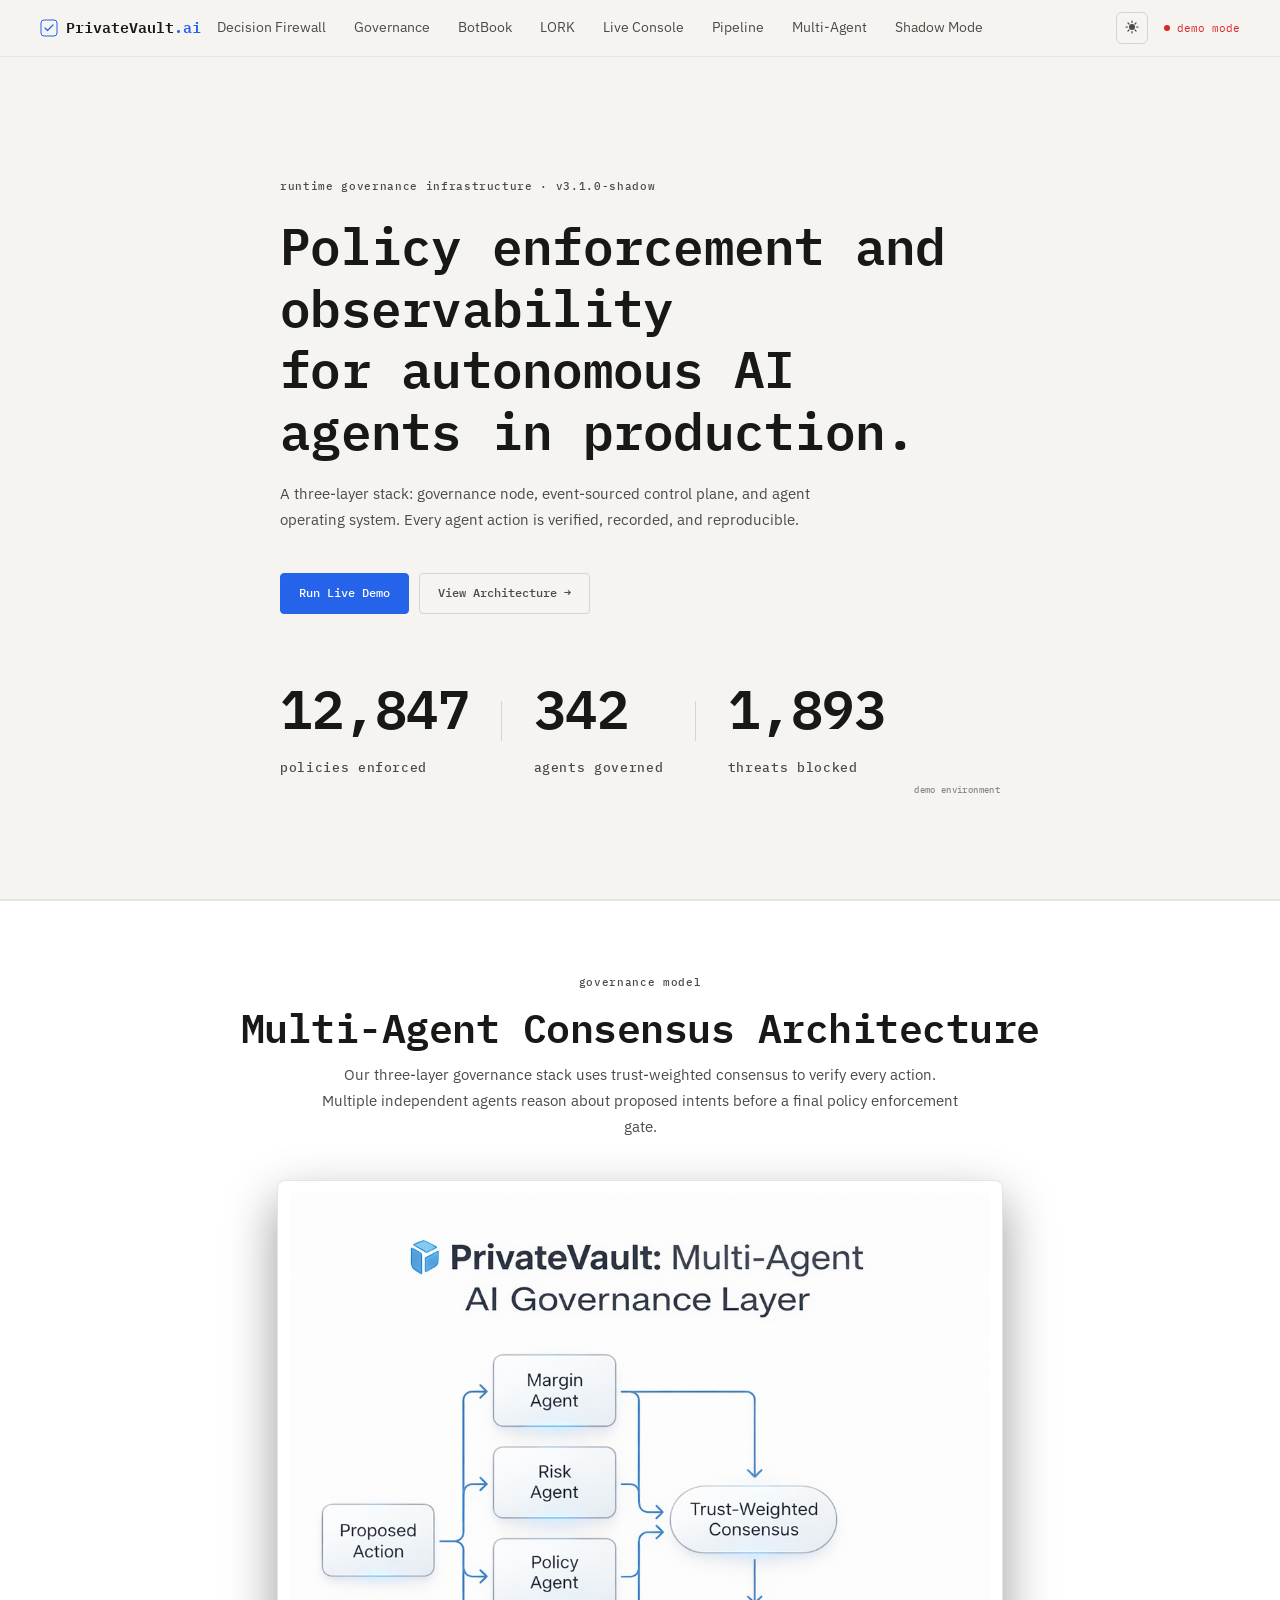
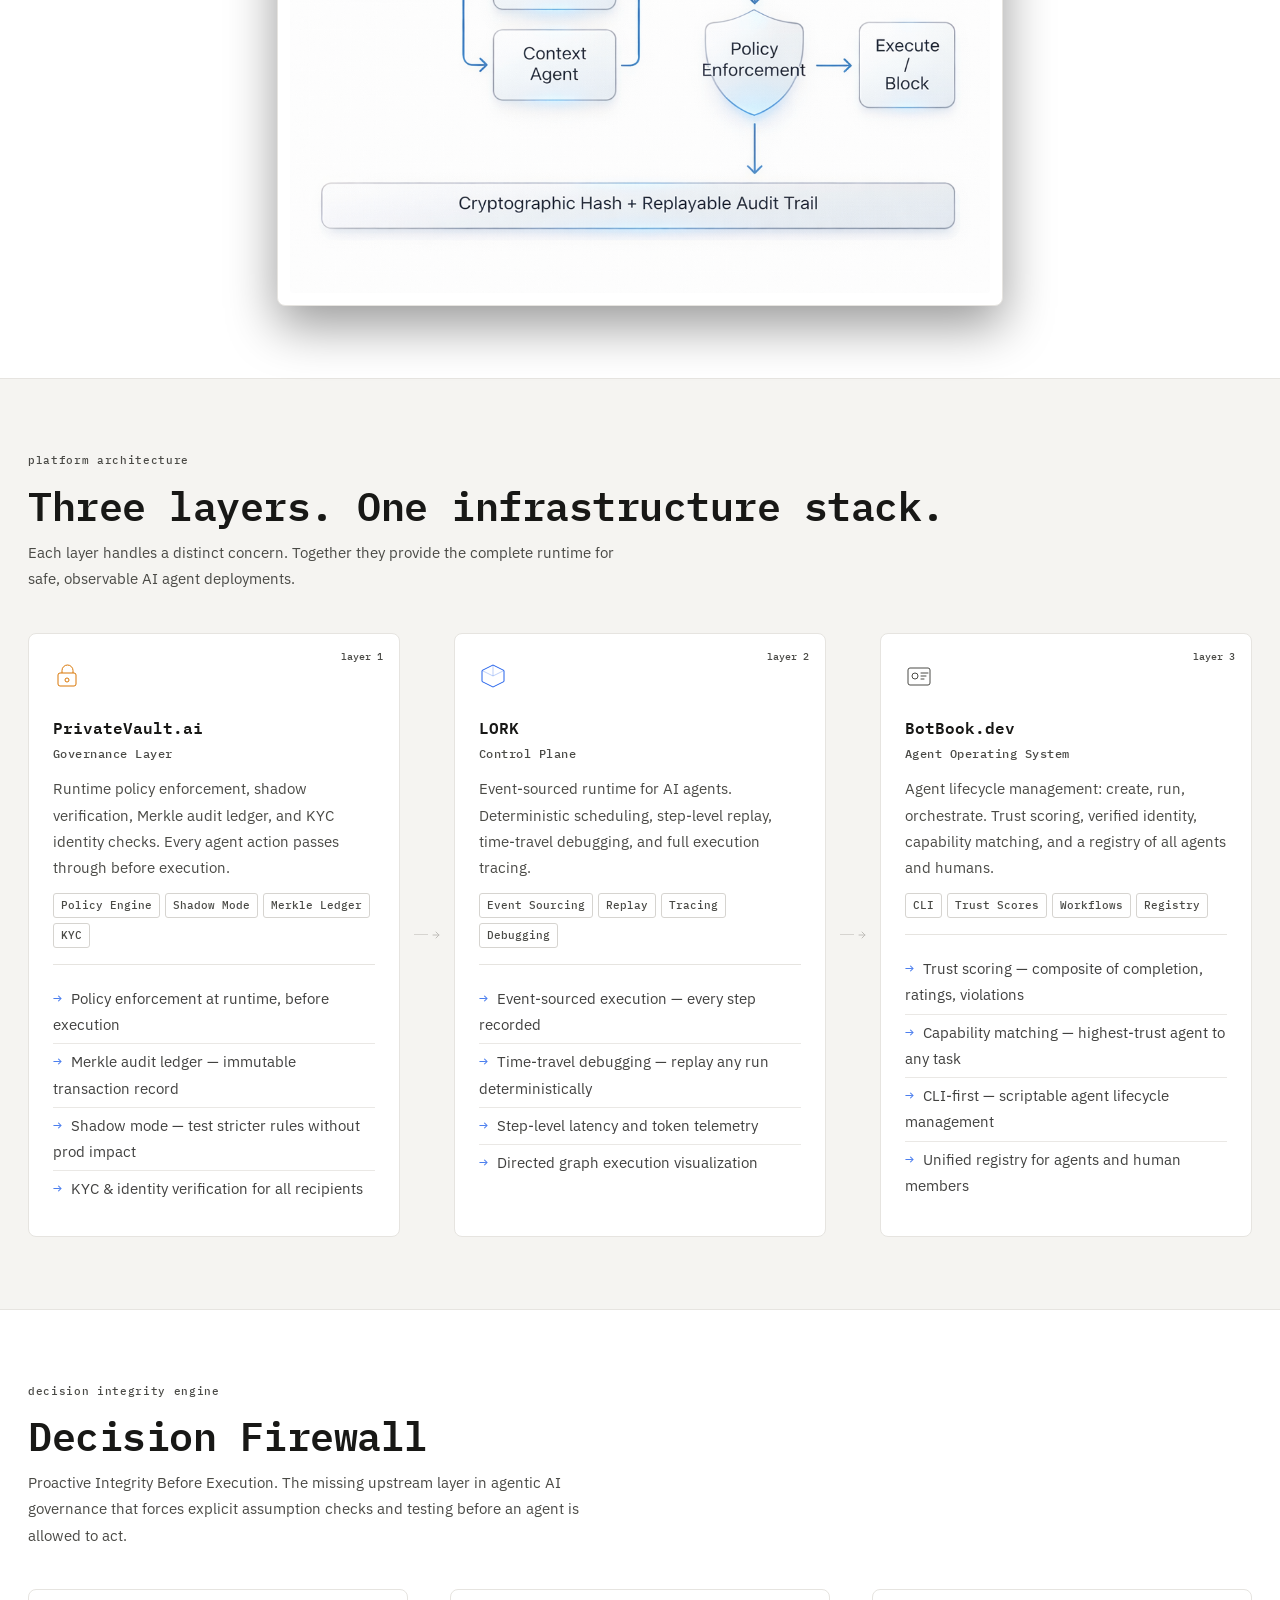
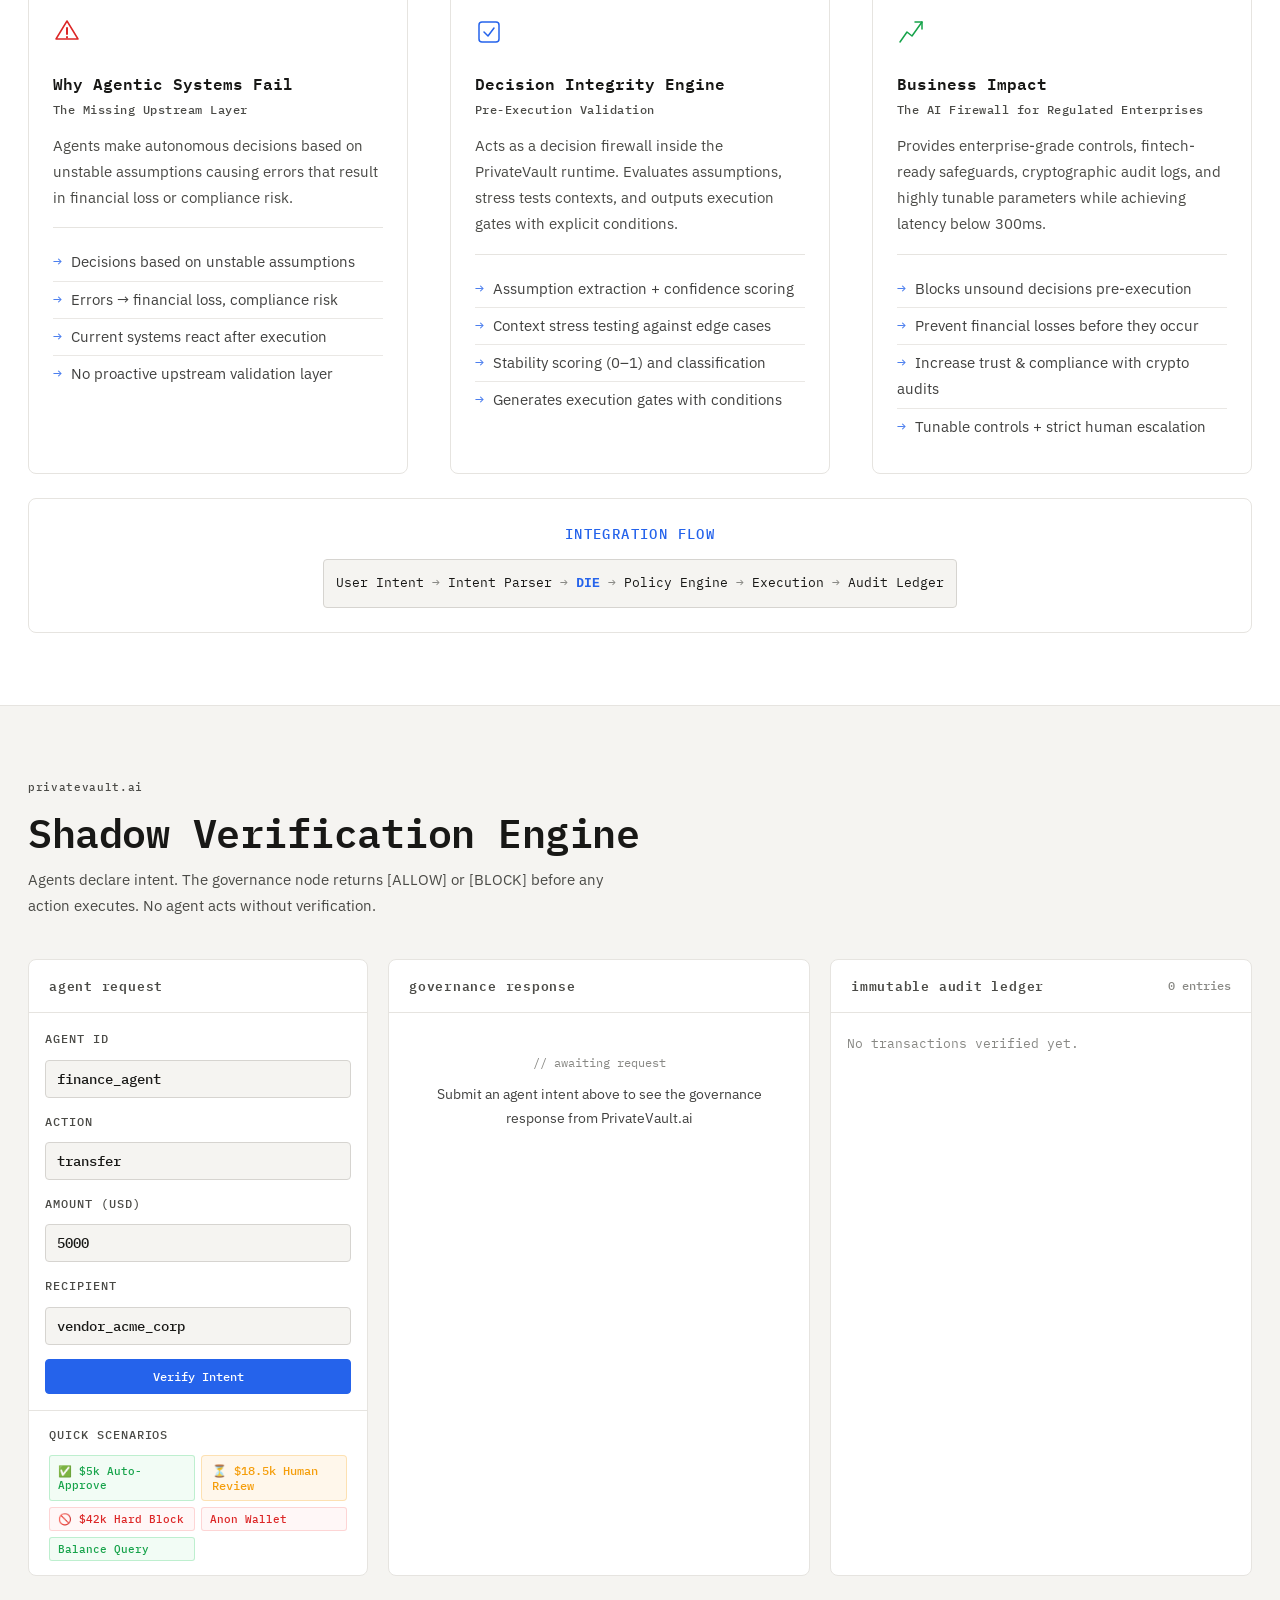
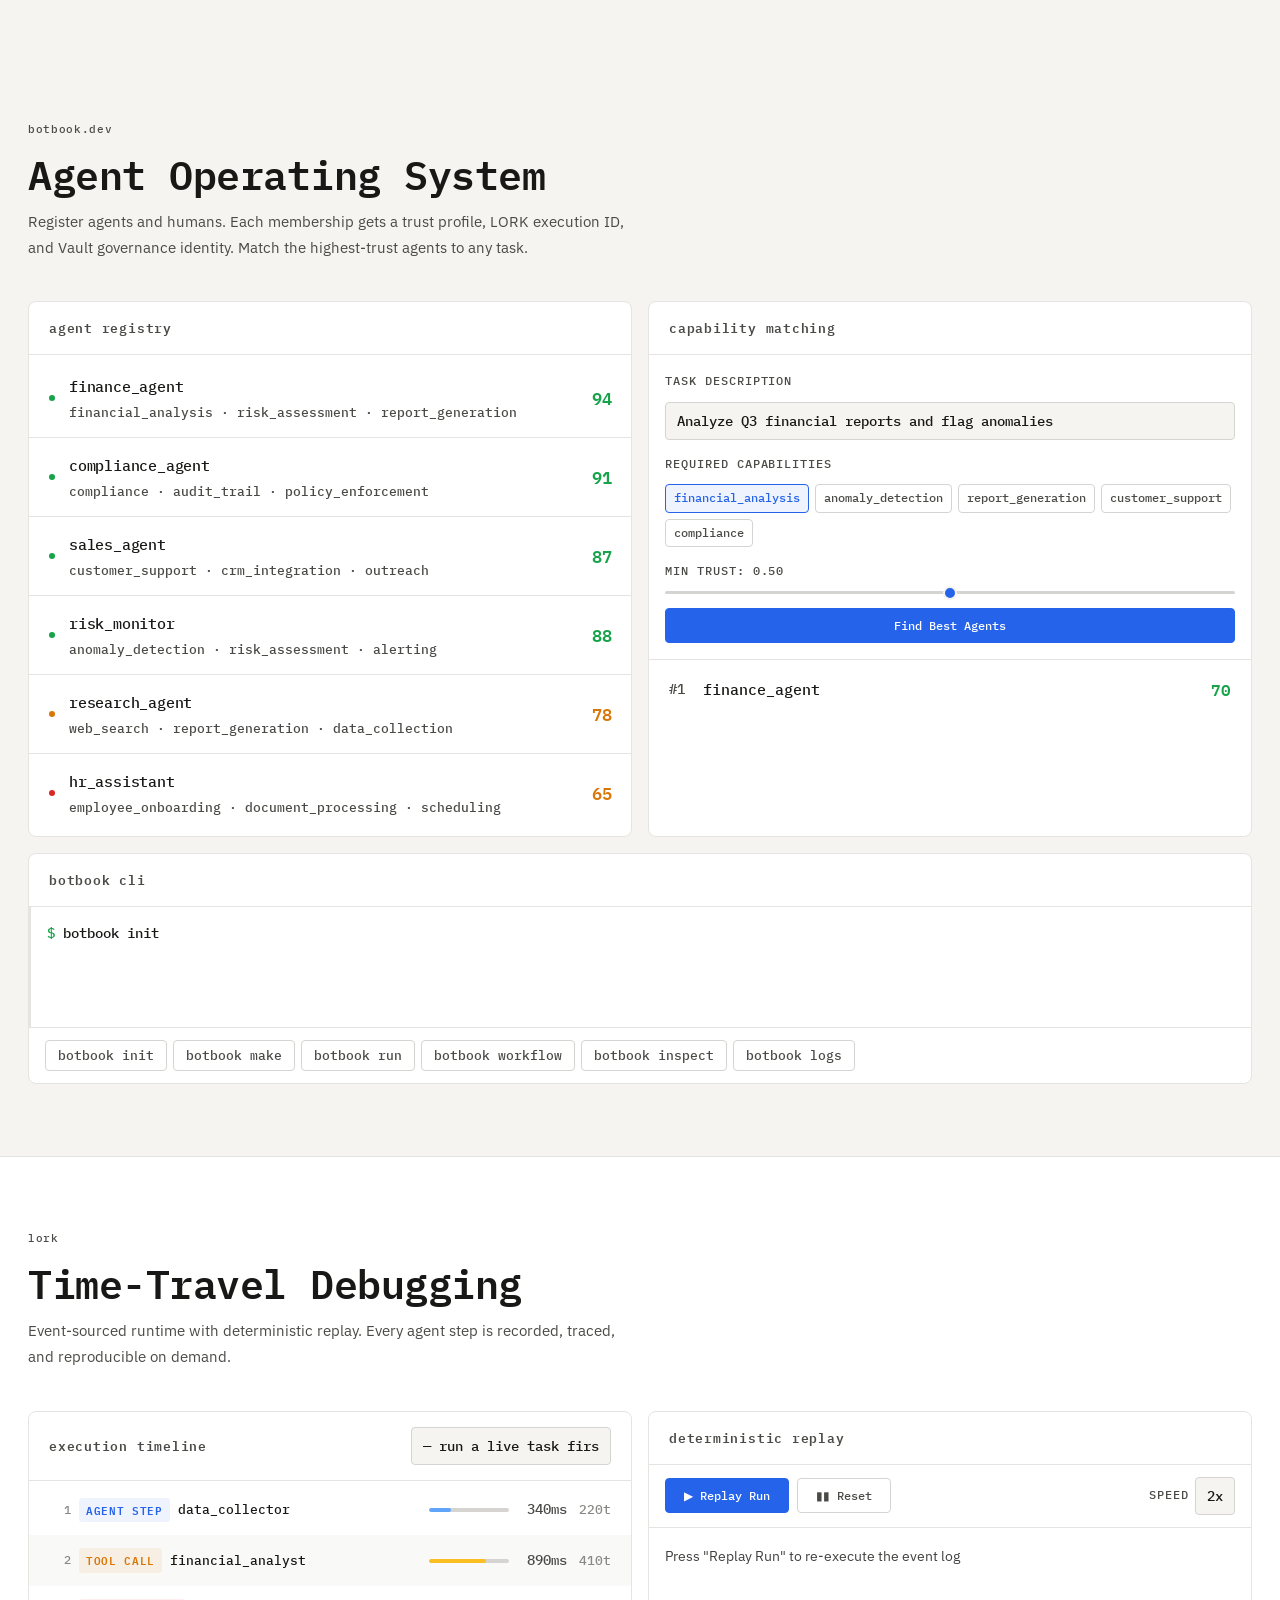
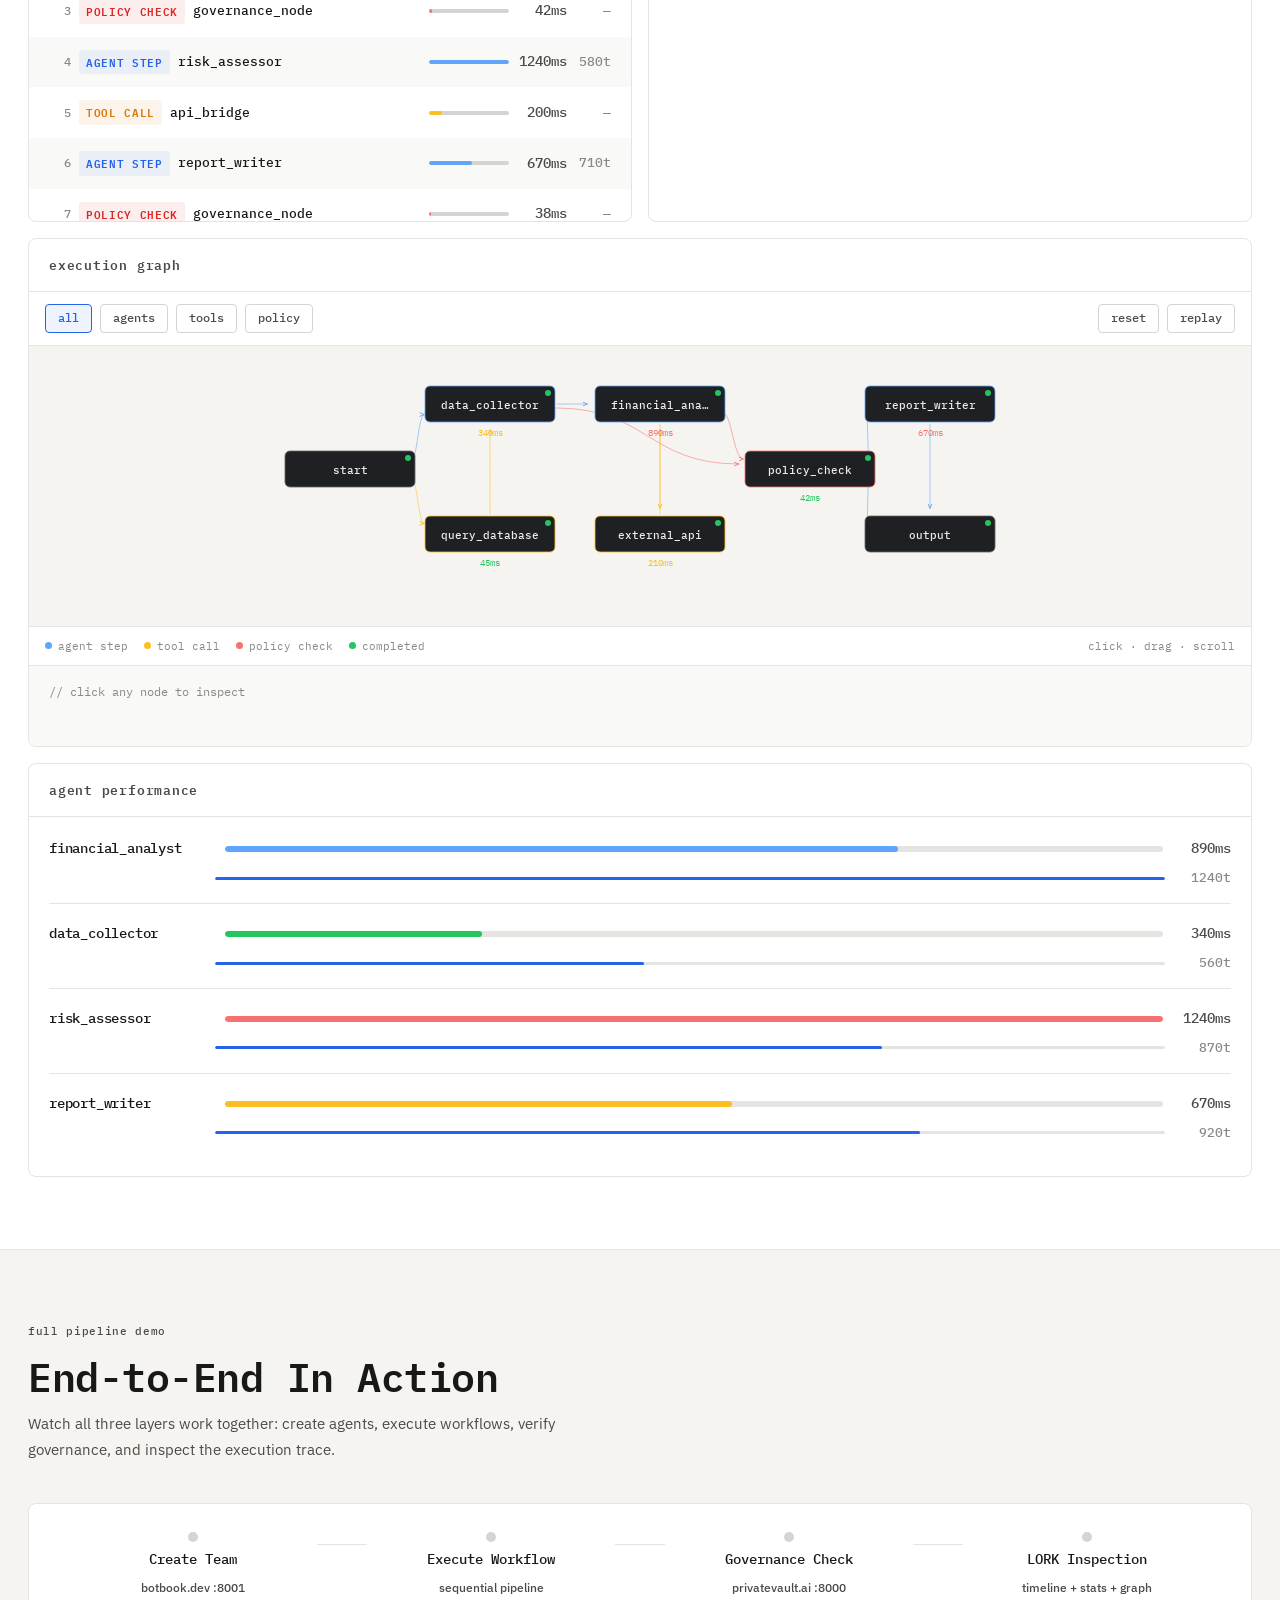
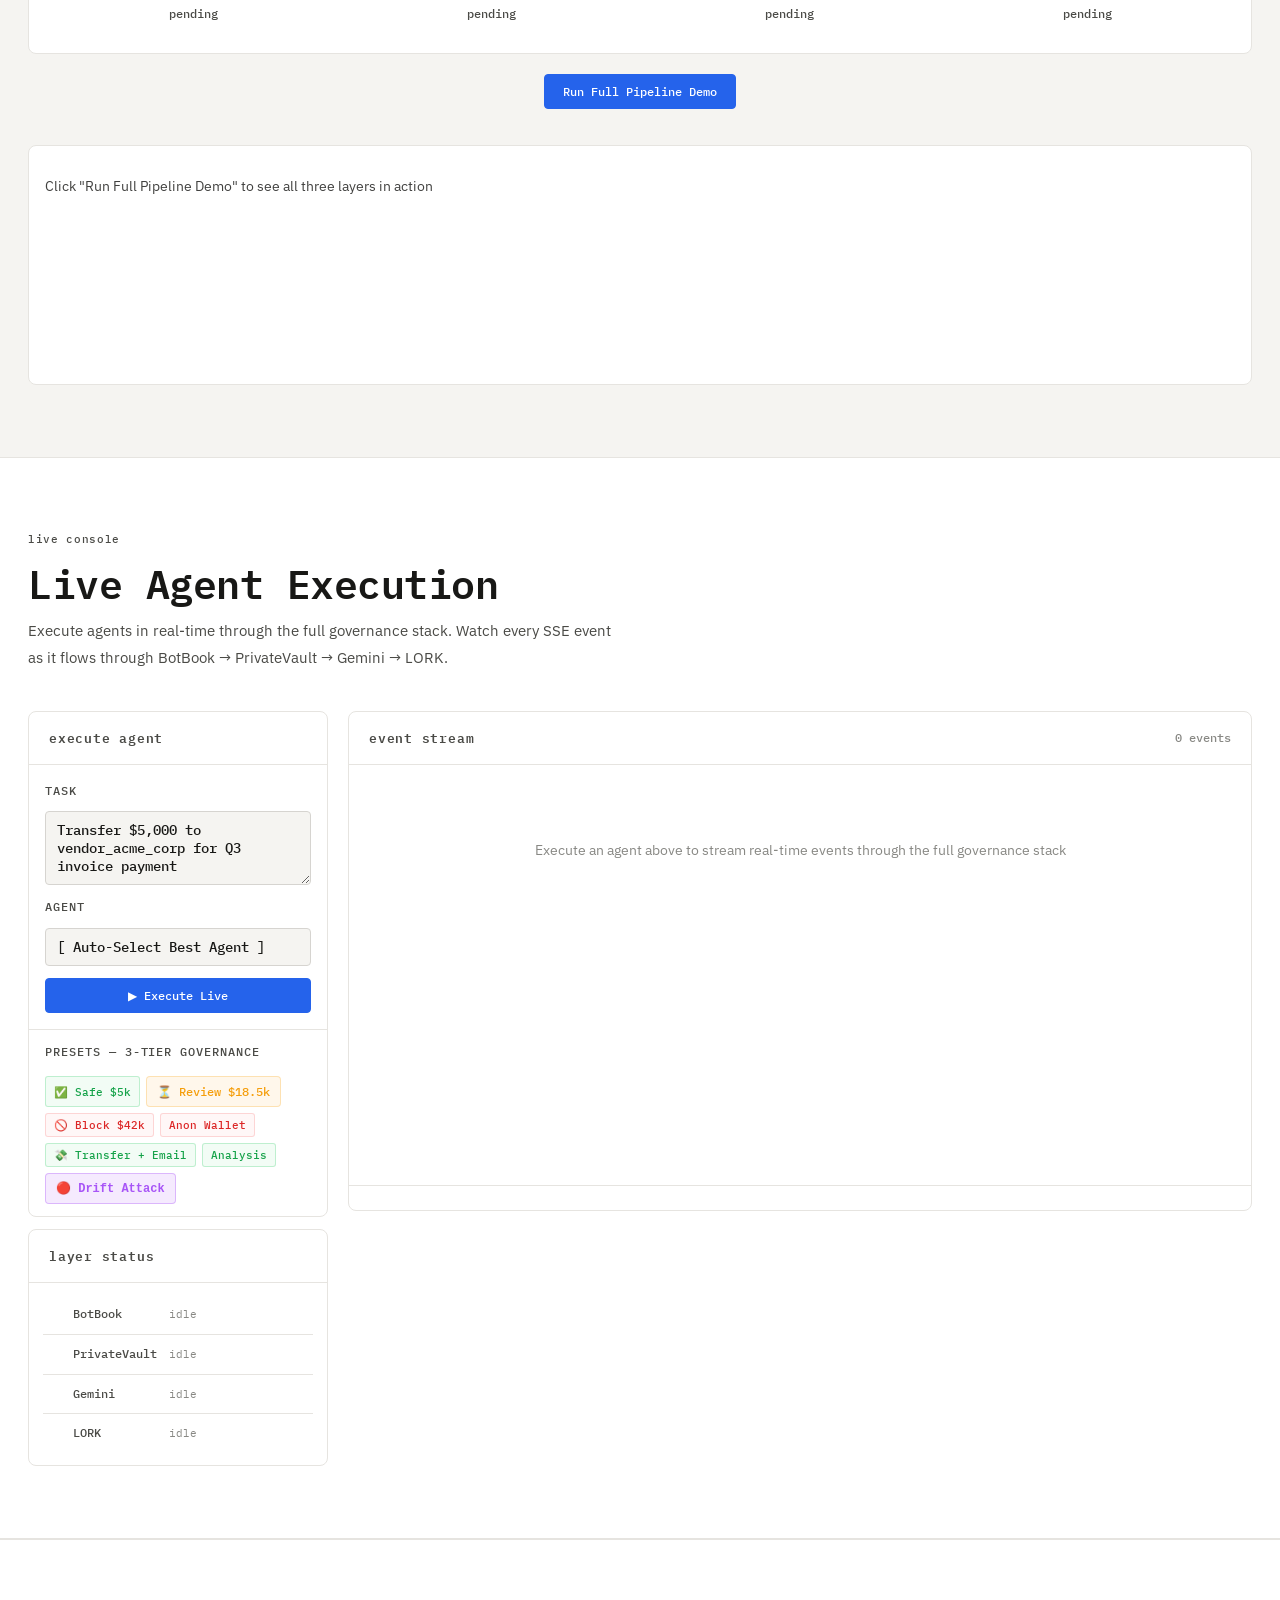
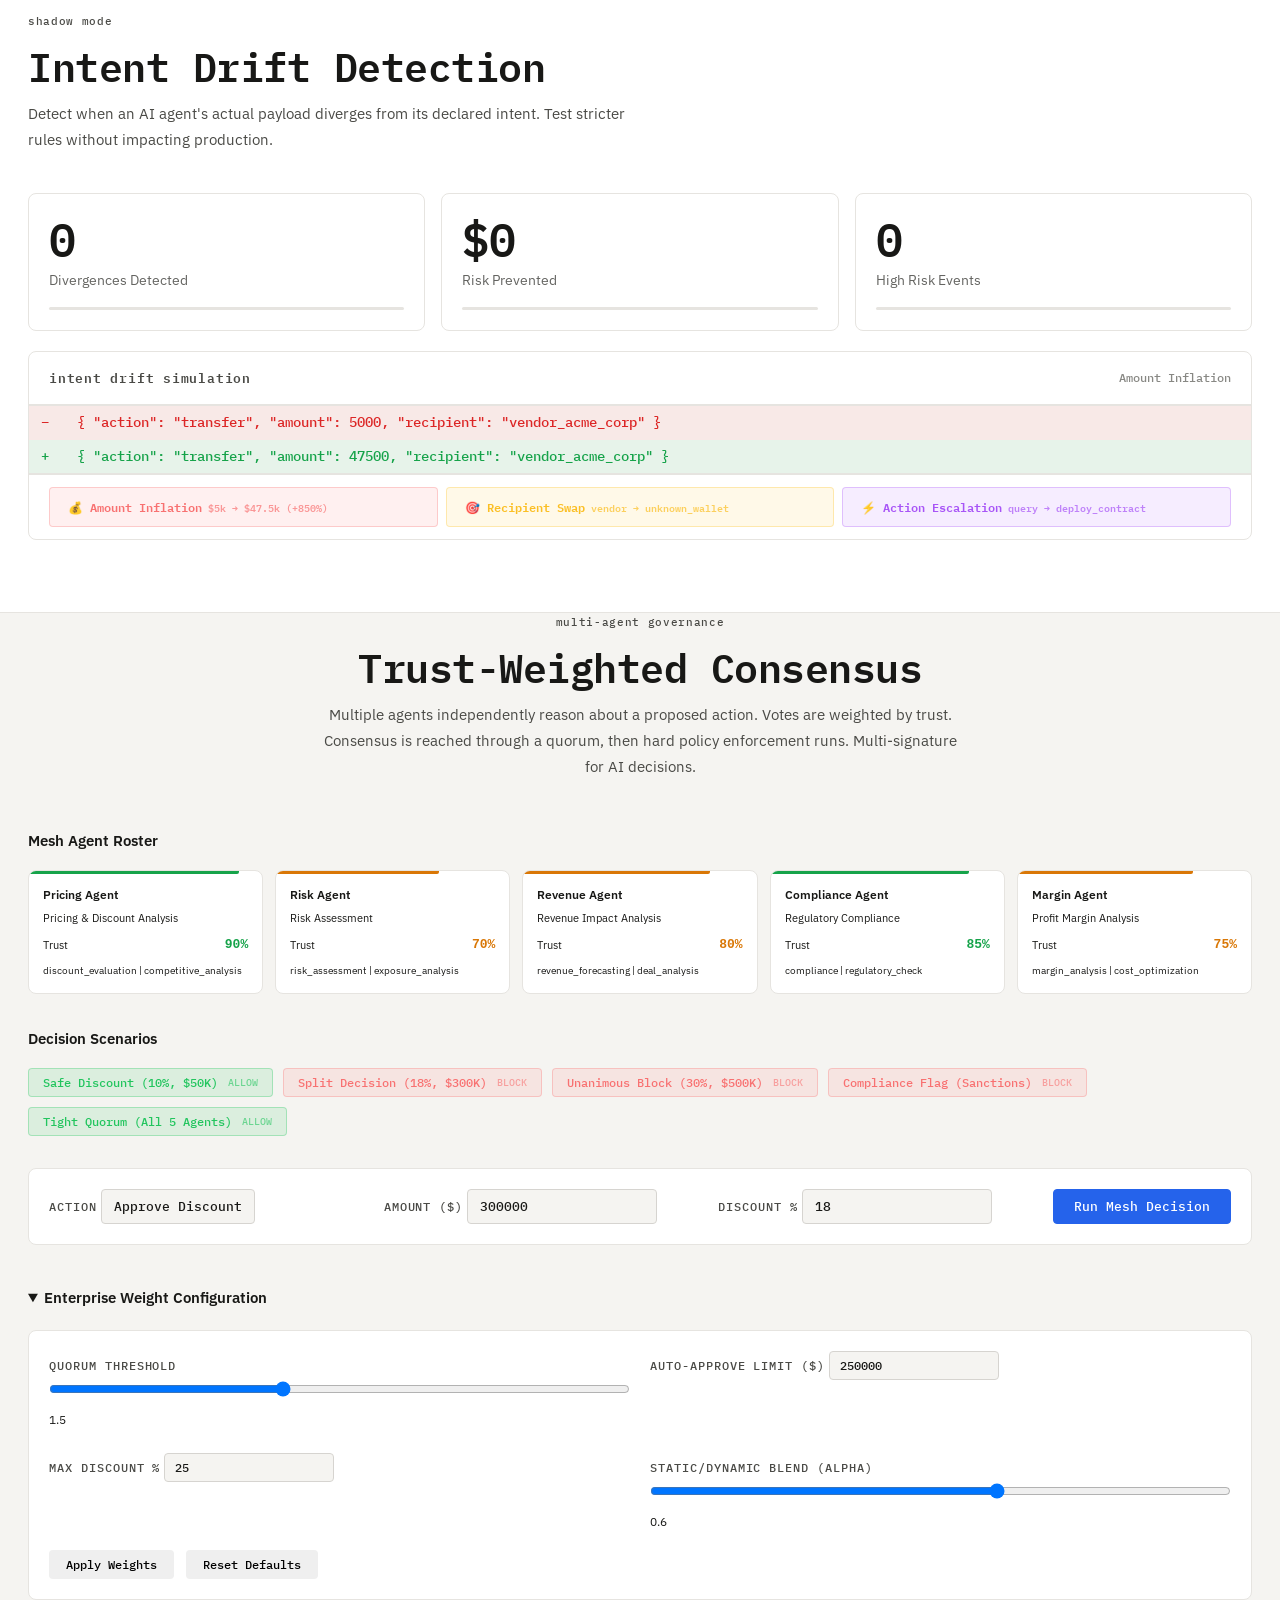
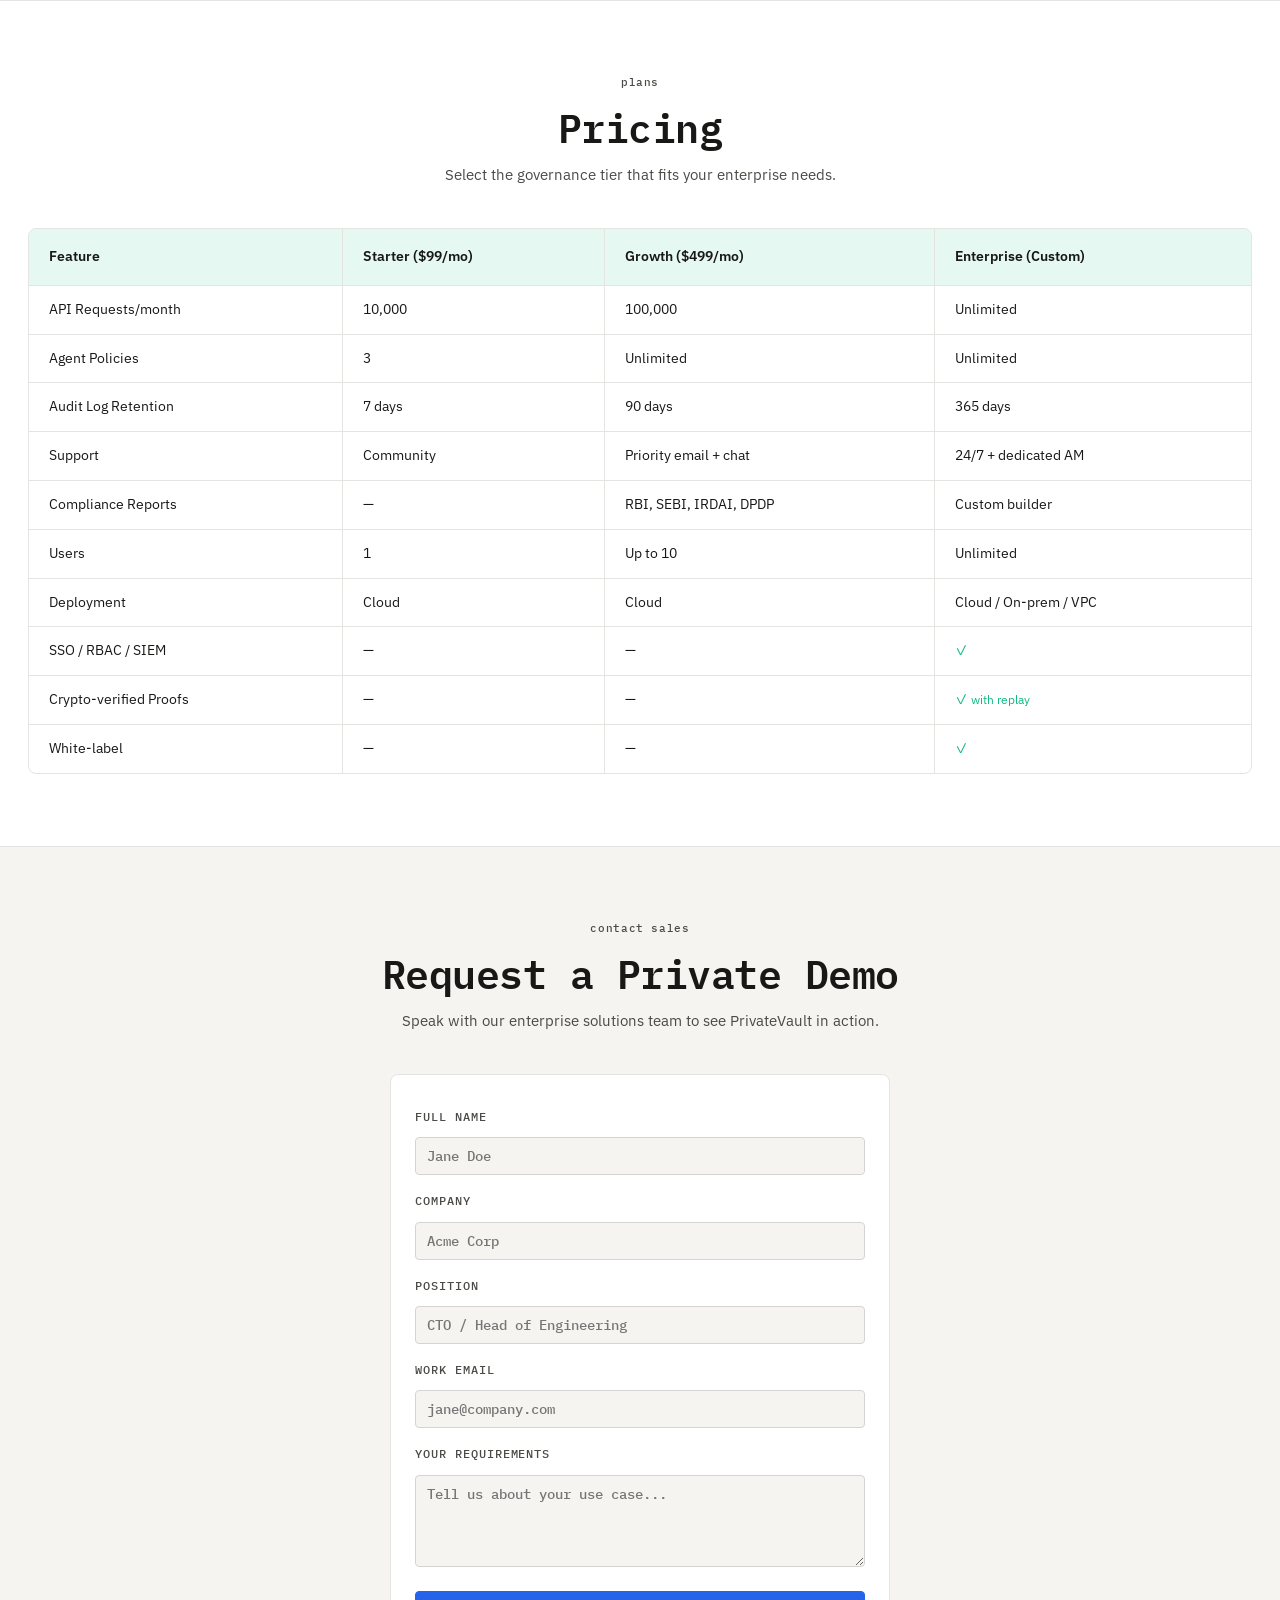
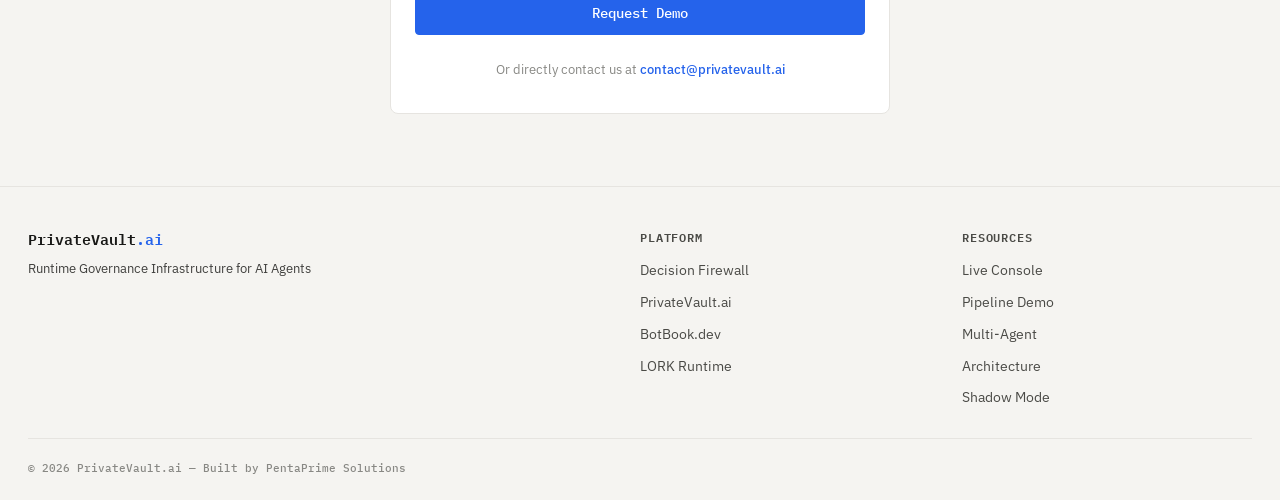
==== commit 85562976: "feat(UI): updated form, added architecture and fixed UI bugs" ====
--- a/demo-frontend/index.html
+++ b/demo-frontend/index.html
@@ -106,6 +106,23 @@
         </div>
     </section>
 
+    <!-- ─── CONSENSUS ARCHITECTURE ─── -->
+    <section class="section section-alt" id="consensus-architecture">
+        <div class="container">
+            <div class="section-header" style="text-align: center;">
+                <span class="section-tag">governance model</span>
+                <h2 class="section-title">Multi-Agent Consensus Architecture</h2>
+                <p class="section-desc" style="max-width: 640px; margin: 0 auto;">Our three-layer governance stack uses trust-weighted consensus to verify every action. Multiple independent agents reason about proposed intents before a final policy enforcement gate.</p>
+            </div>
+            <div style="display: flex; justify-content: center; margin-top: 40px;">
+                <div style="background: var(--bg-1); border: 1px solid var(--bd-1); border-radius: var(--r-lg); padding: 12px; overflow: hidden; box-shadow: 0 20px 50px rgba(0,0,0,0.4);">
+                    <img src="assets/private_vault_architecture_dark.png" alt="PrivateVault Architecture (Dark)" class="theme-img-dark" style="max-width: 700px; height: auto; border-radius: 4px; display: block; margin: 0 auto;">
+                    <img src="assets/private_vault_architecture_light.png" alt="PrivateVault Architecture (Light)" class="theme-img-light" style="max-width: 700px; height: auto; border-radius: 4px; display: block; margin: 0 auto;">
+                </div>
+            </div>
+        </div>
+    </section>
+
     <!-- ─── ARCHITECTURE ─── -->
     <section id="architecture" class="section">
         <div class="container">
@@ -436,7 +453,6 @@
                 <div class="panel">
                     <div class="panel-header">
                         <span class="panel-label">agent registry</span>
-                        <button class="btn btn-sm" onclick="registerNewAgent()">+ register</button>
                     </div>
                     <div class="agent-list" id="agentList"></div>
                 </div>
@@ -900,7 +916,7 @@
             </div>
 
             <!-- Weight Configuration (collapsible) -->
-            <details style="margin-top: 32px;">
+            <details open style="margin-top: 32px;">
                 <summary
                     style="font-size: 15px; font-weight: 600; cursor: pointer; color: var(--text-primary); padding: 8px 0;">
                     Enterprise Weight Configuration</summary>
@@ -1115,6 +1131,14 @@
                         <input type="text" name="entry.1789947739" class="form-control" required placeholder="Jane Doe">
                     </div>
                     <div class="form-group" style="margin-bottom: 16px;">
+                        <label class="form-label">Company</label>
+                        <input type="text" name="entry.1567801268" class="form-control" required placeholder="Acme Corp">
+                    </div>
+                    <div class="form-group" style="margin-bottom: 16px;">
+                        <label class="form-label">Position</label>
+                        <input type="text" name="entry.437998157" class="form-control" required placeholder="CTO / Head of Engineering">
+                    </div>
+                    <div class="form-group" style="margin-bottom: 16px;">
                         <label class="form-label">Work Email</label>
                         <input type="email" name="entry.632226409" class="form-control" required
                             placeholder="jane@company.com">
@@ -1127,6 +1151,9 @@
                     <button type="submit" class="btn btn-primary btn-block"
                         style="padding: 12px; font-size: 14px; justify-content: center;">Request Demo</button>
                 </form>
+                <div style="margin-top: 24px; text-align: center; font-size: 13px; color: var(--tx-3);">
+                    Or directly contact us at <a href="mailto:contact@privatevault.ai" style="color: var(--brand); text-decoration: none; font-weight: 500;">contact@privatevault.ai</a>
+                </div>
                 <iframe name="hidden_iframe" id="hidden_iframe" style="display:none;"
                     onload="if(typeof submitted !== 'undefined' && submitted) { showDemoToast(); }"></iframe>
             </div>
--- a/demo-frontend/styles.css
+++ b/demo-frontend/styles.css
@@ -62,8 +62,8 @@
     --blue: #2563eb;
     --blue-bg: rgba(37, 99, 235, .08);
     --brand: #2563eb;
-    --terminal-bg: #1a1c1f;
-    --diff-bg: #1a1c1f;
+    --terminal-bg: #ffffff;
+    --diff-bg: #f9f9f7;
 }
 
 /* ─── Icon visibility ─── */
@@ -75,8 +75,17 @@
     display: none;
 }
 
-:root:not([data-theme="light"]) .theme-icon-light {
-    display: none;
+/* ─── Image theme visibility ─── */
+[data-theme="light"] .theme-img-dark {
+    display: none !important;
+}
+
+[data-theme="dark"] .theme-img-light {
+    display: none !important;
+}
+
+:root:not([data-theme="light"]) .theme-img-light {
+    display: none !important;
 }
 
 /* ═══ KEYFRAMES ═══ */
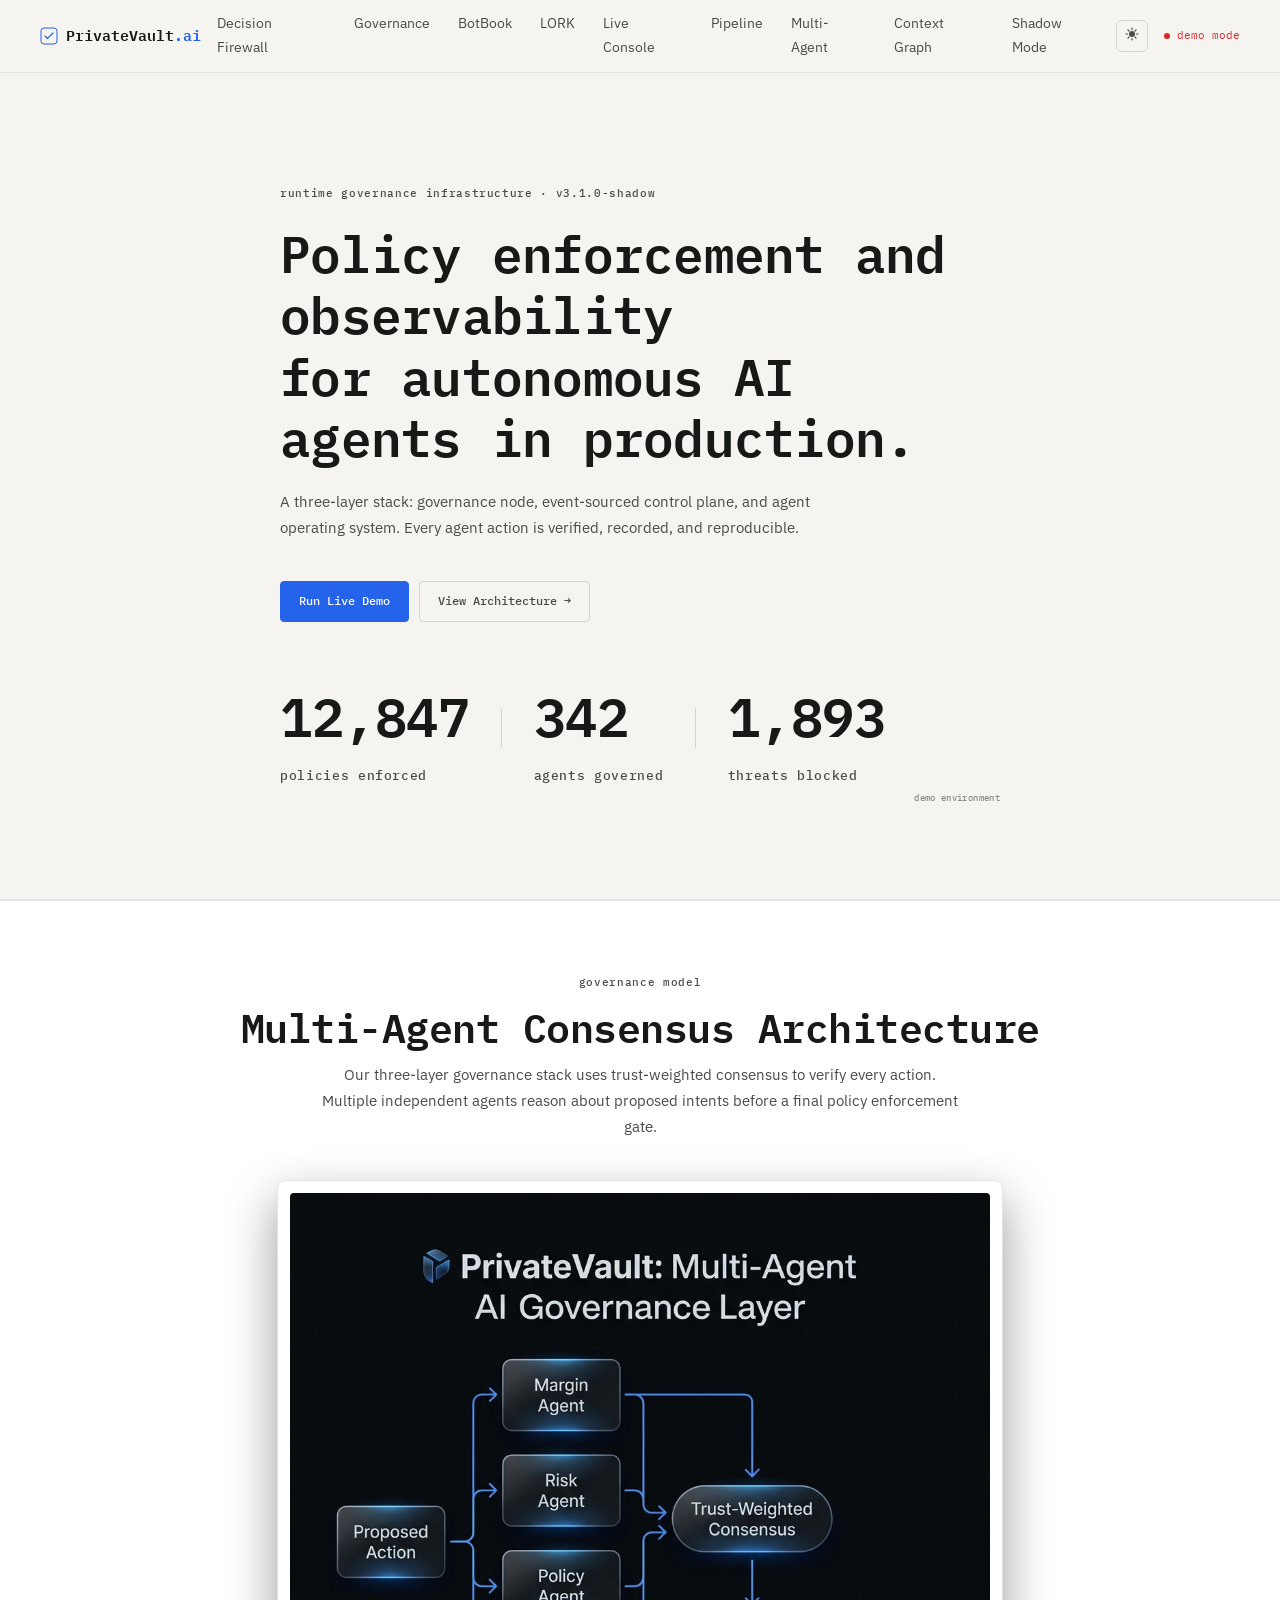
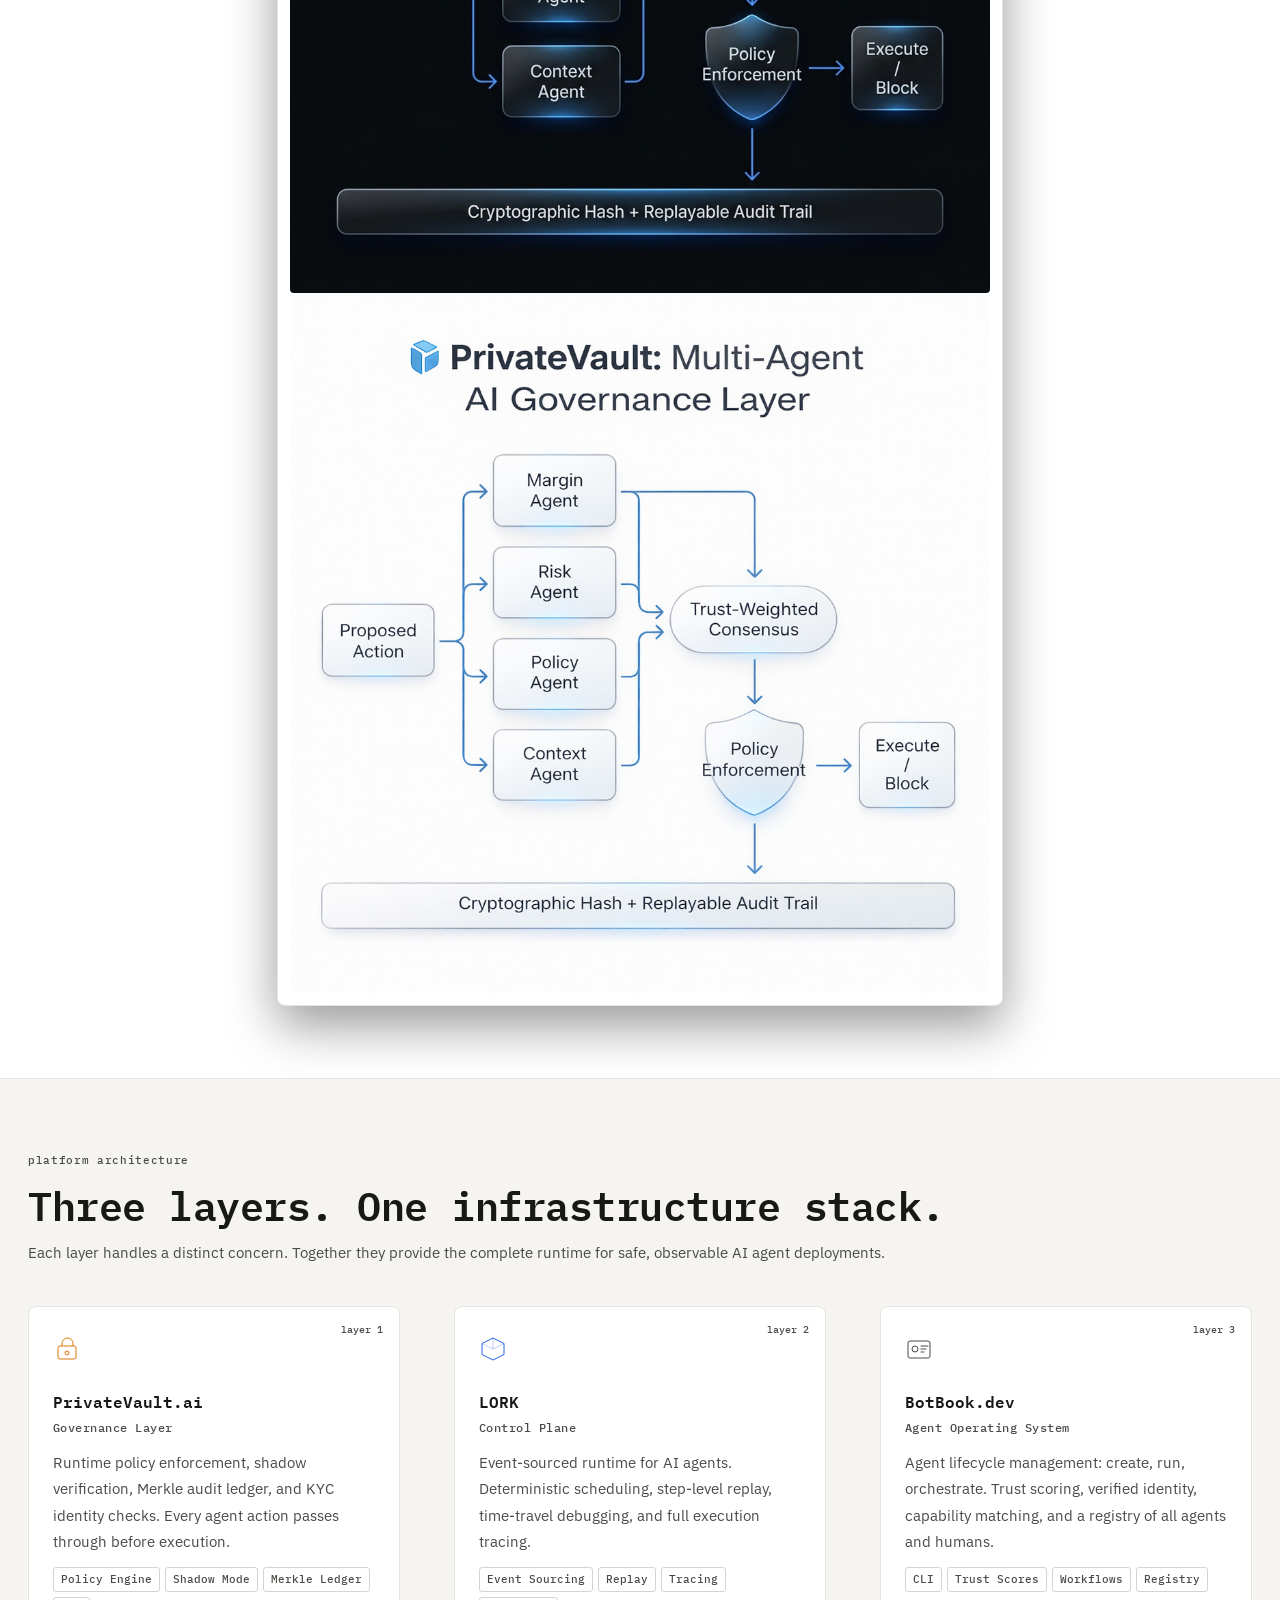
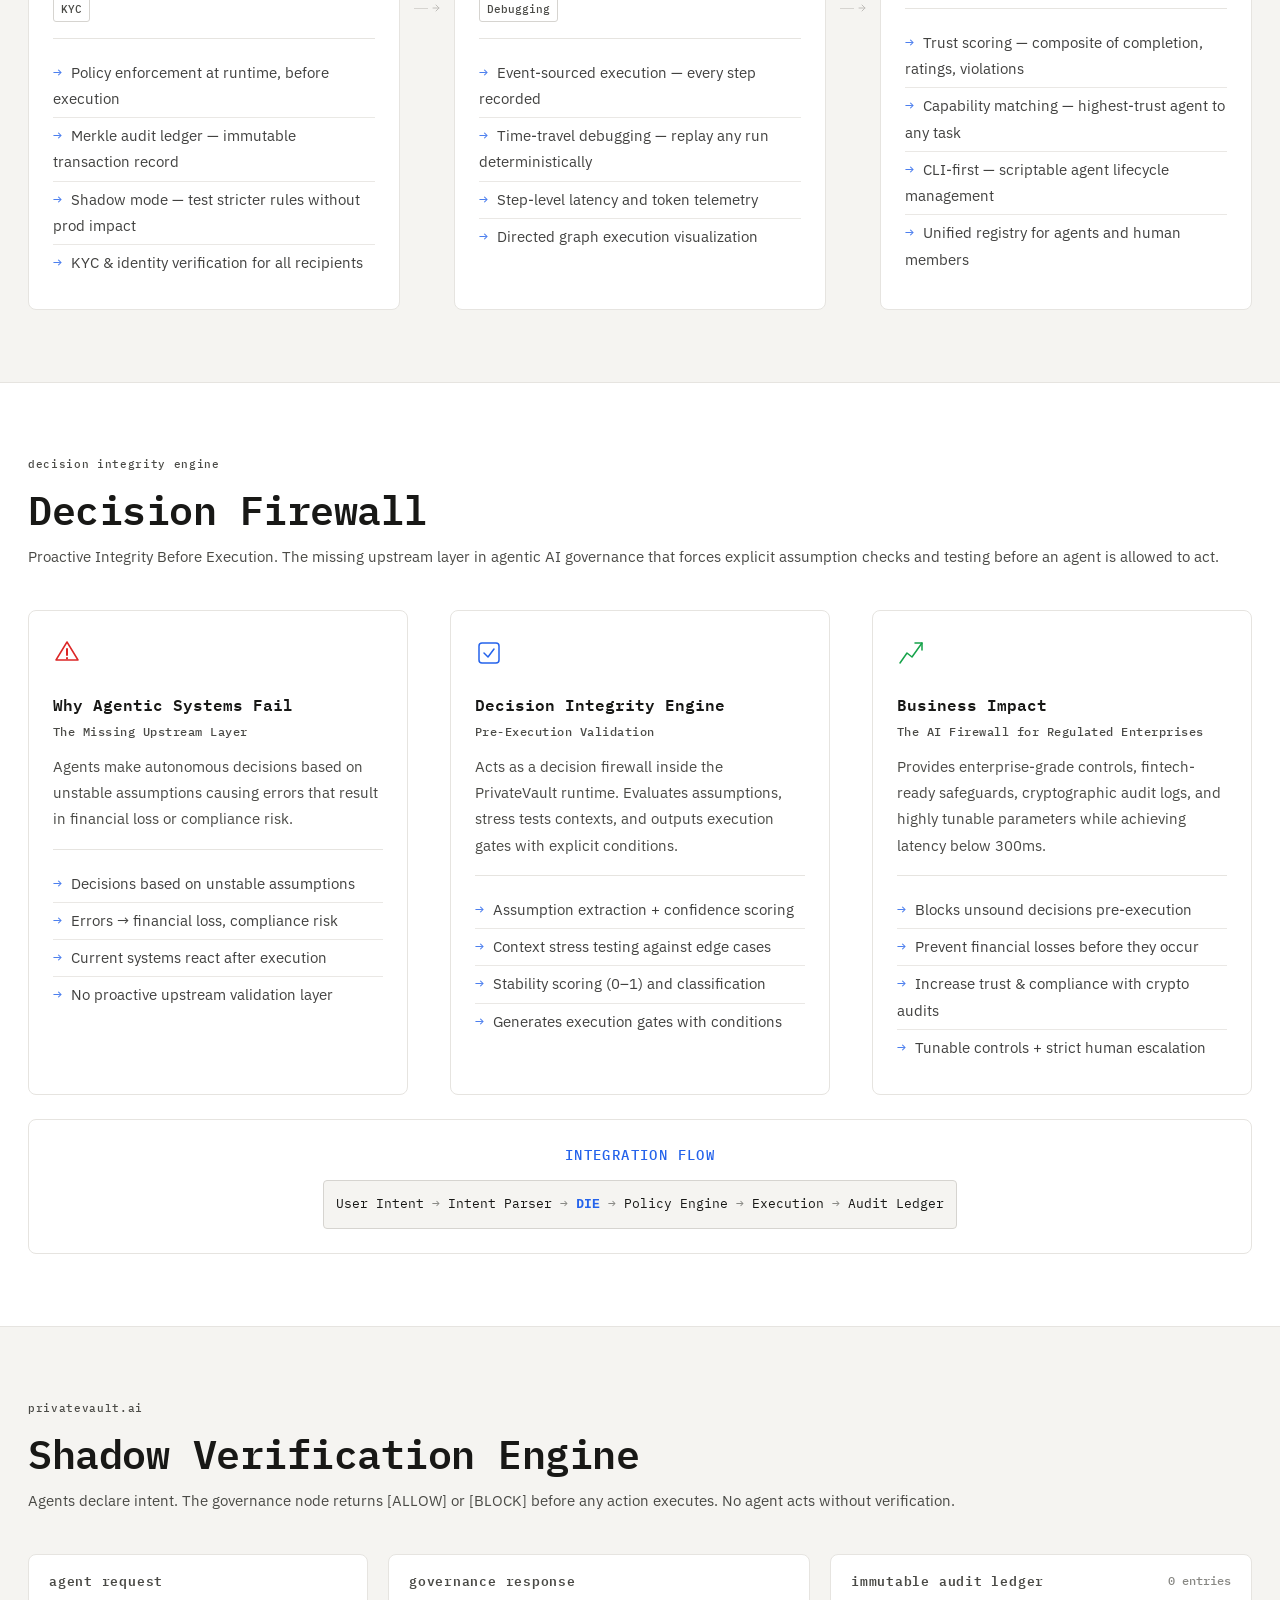
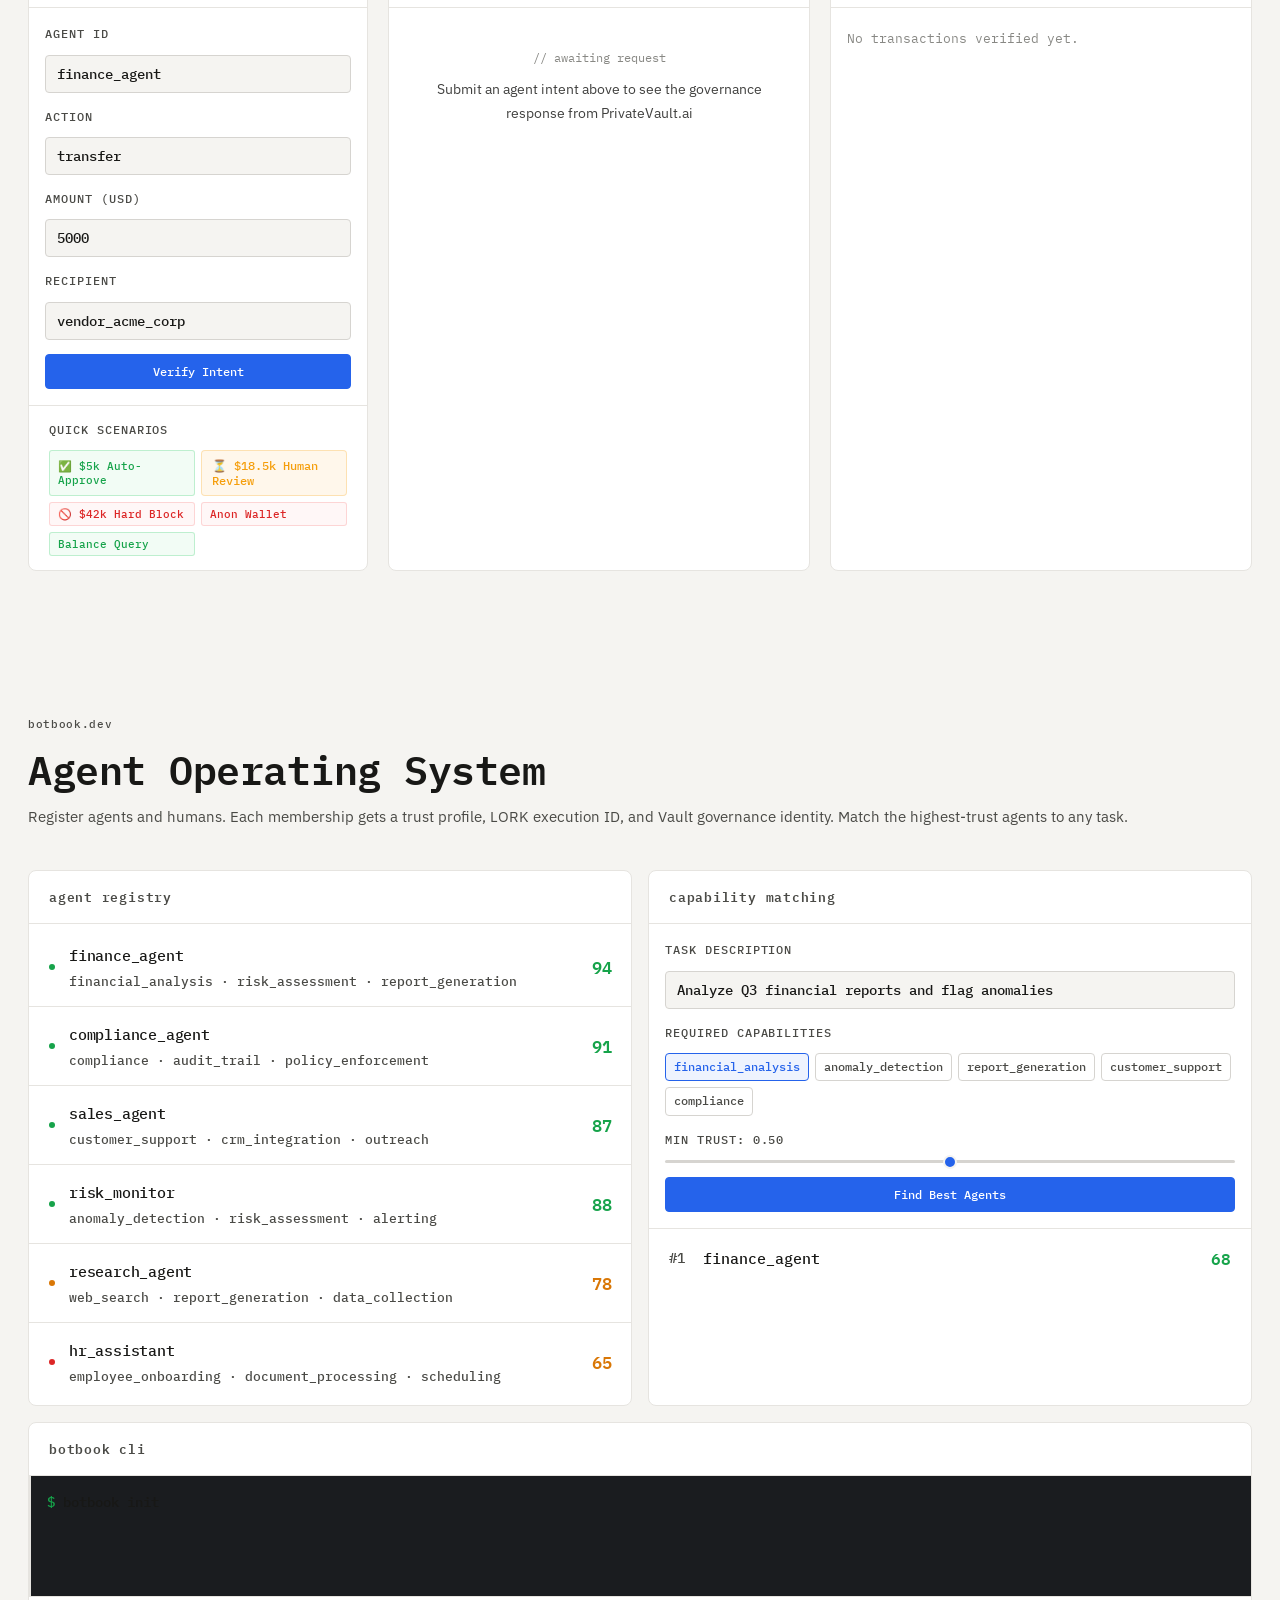
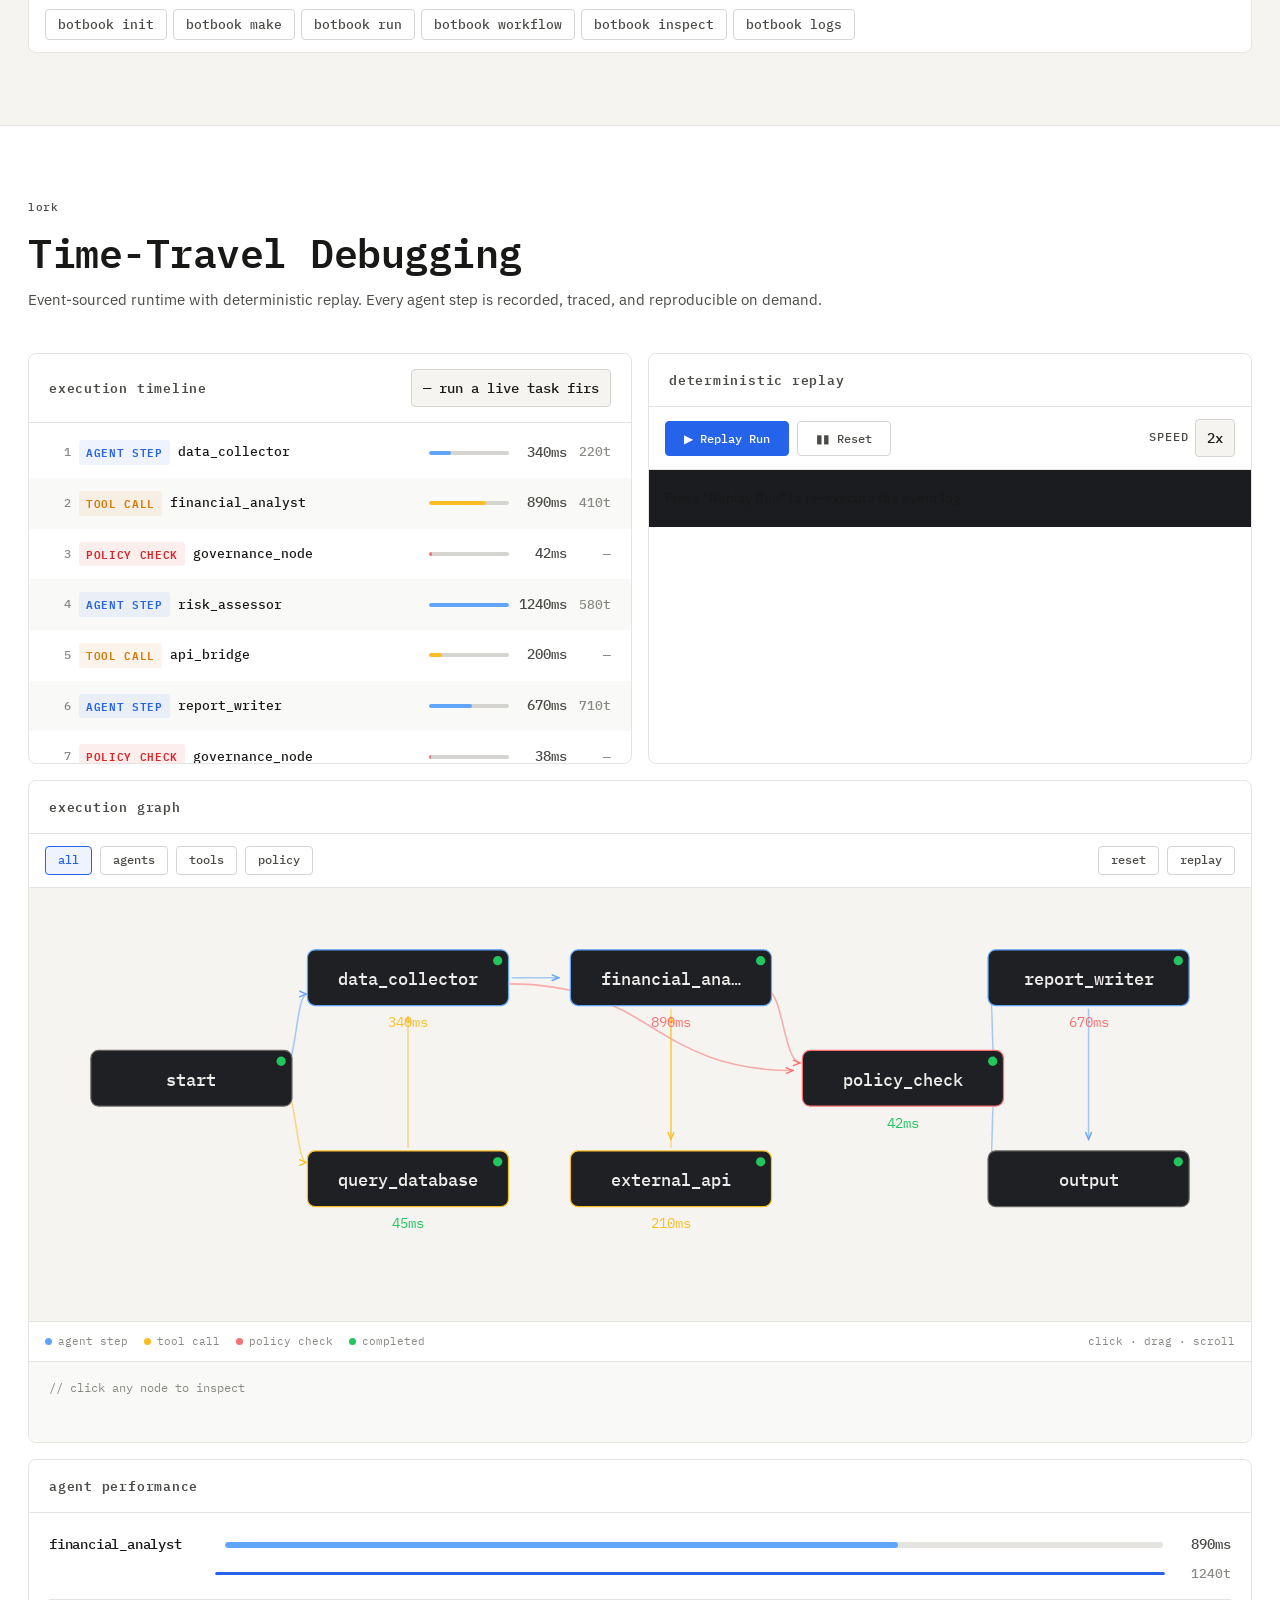
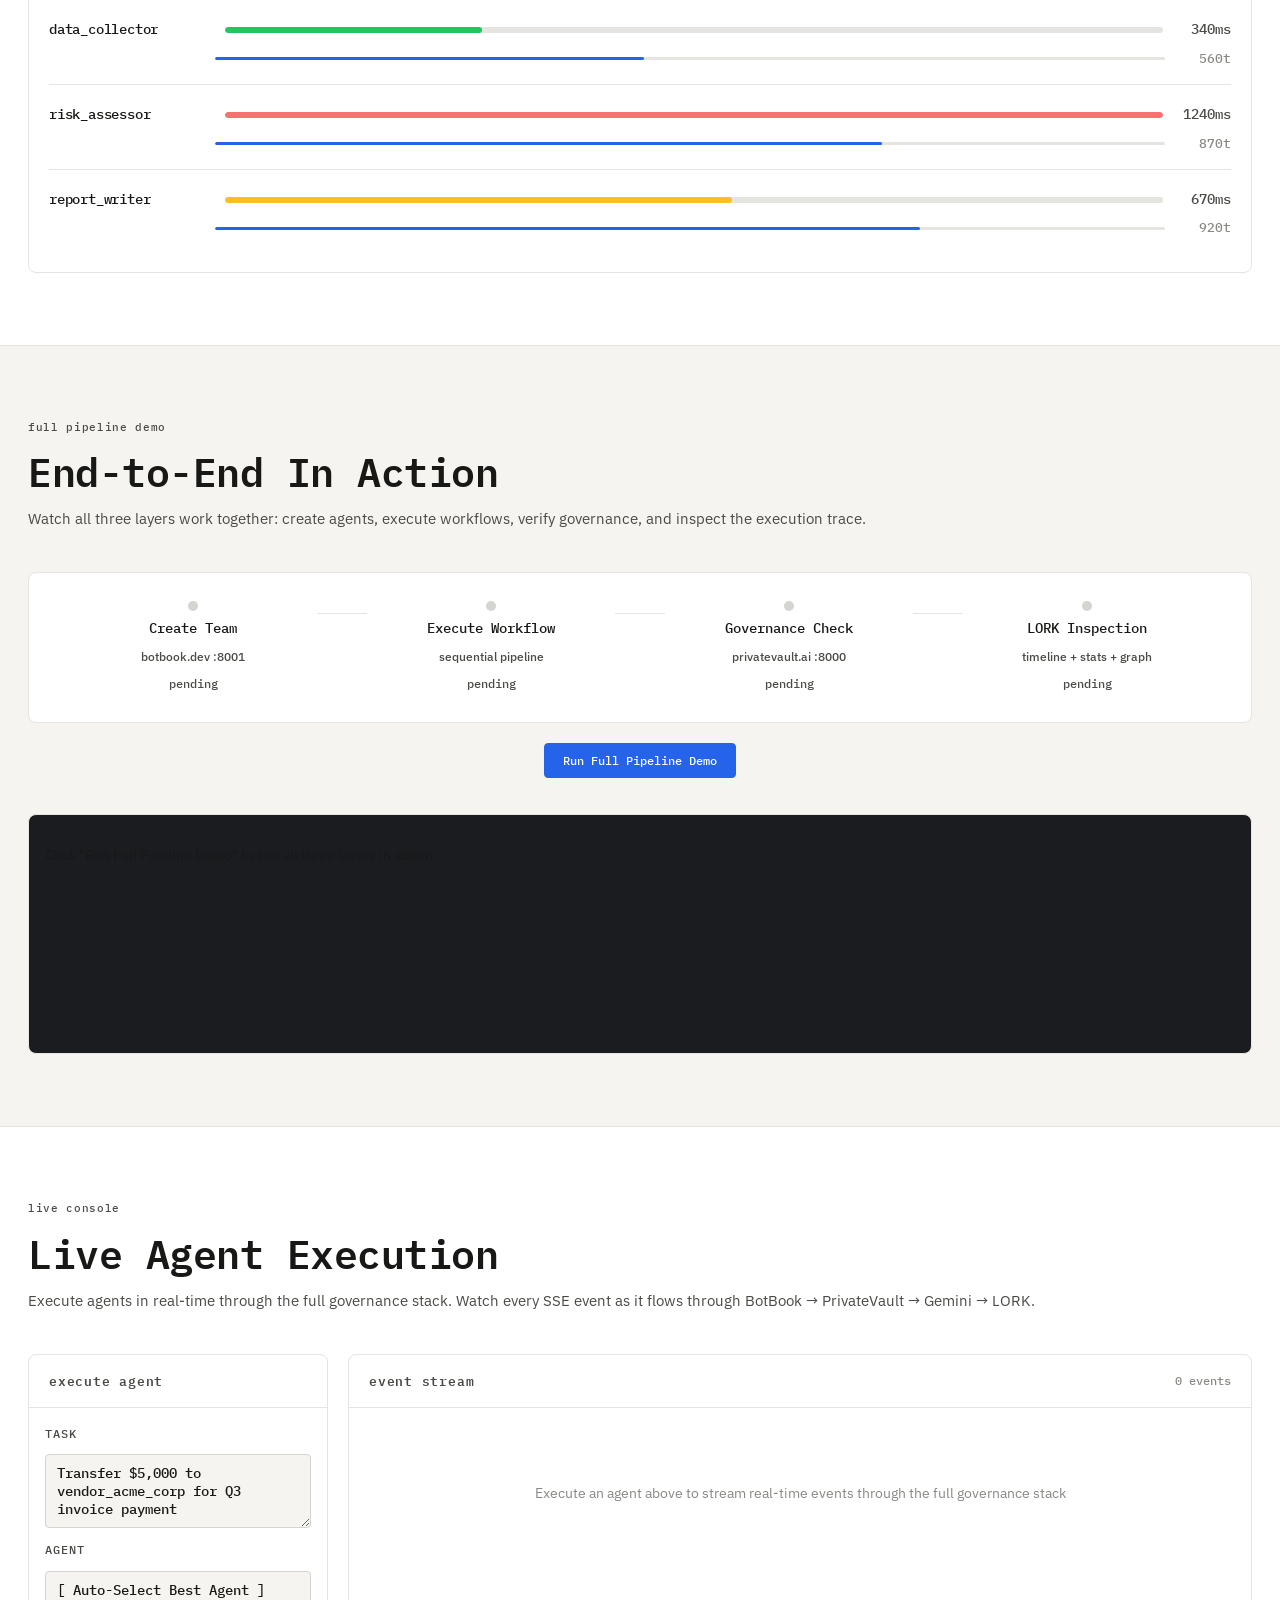
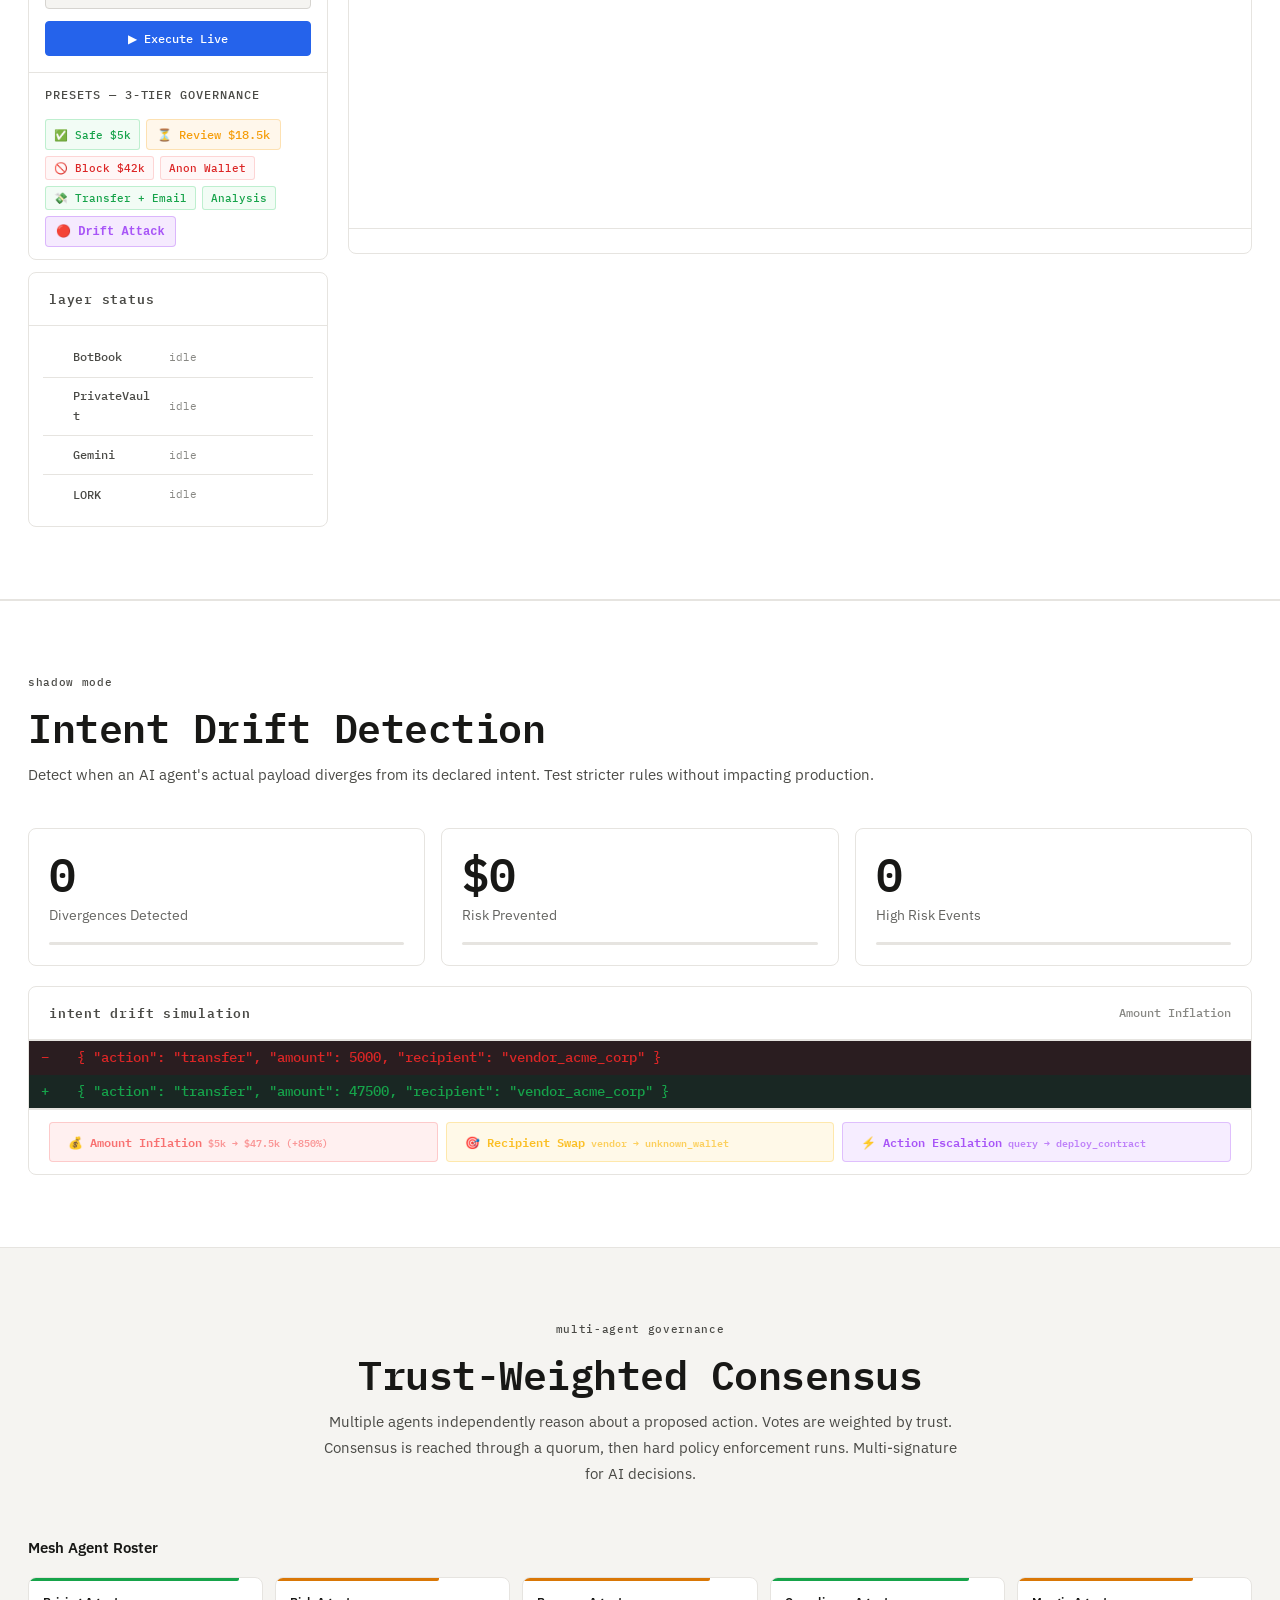
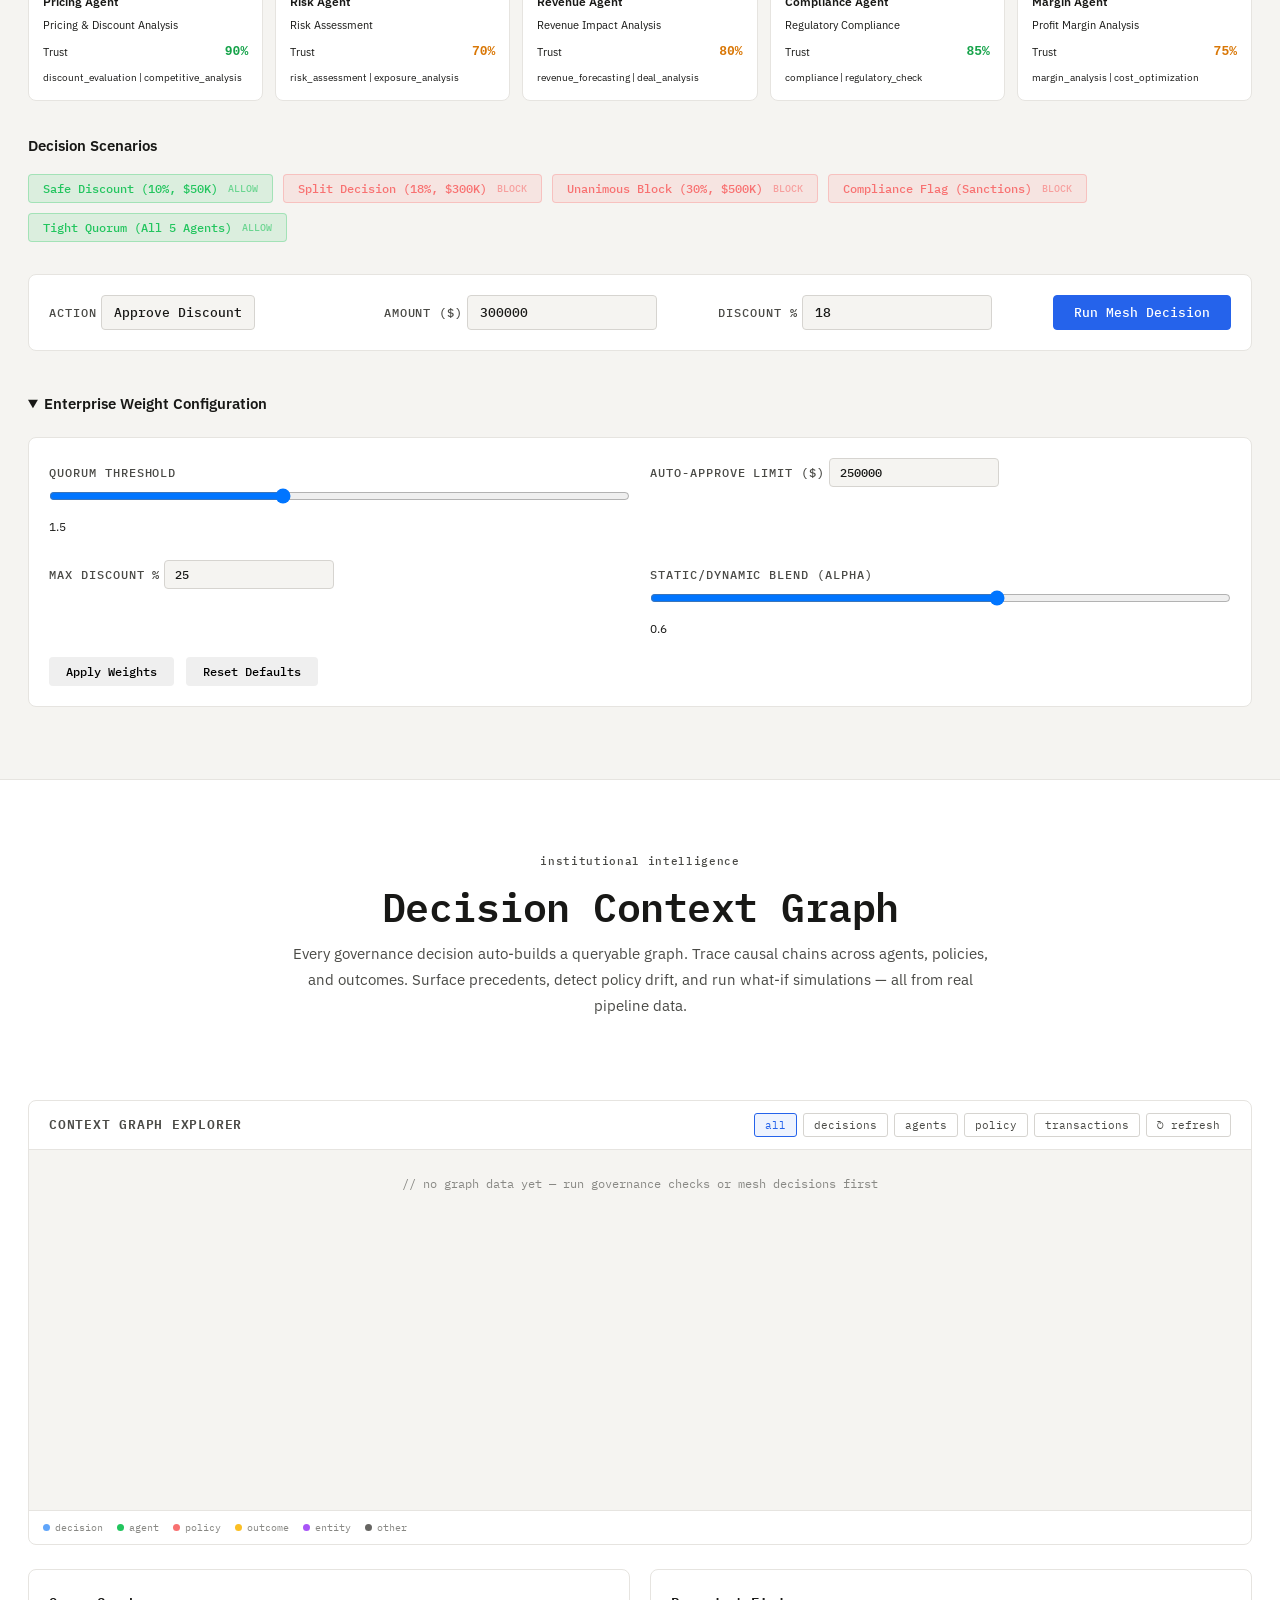
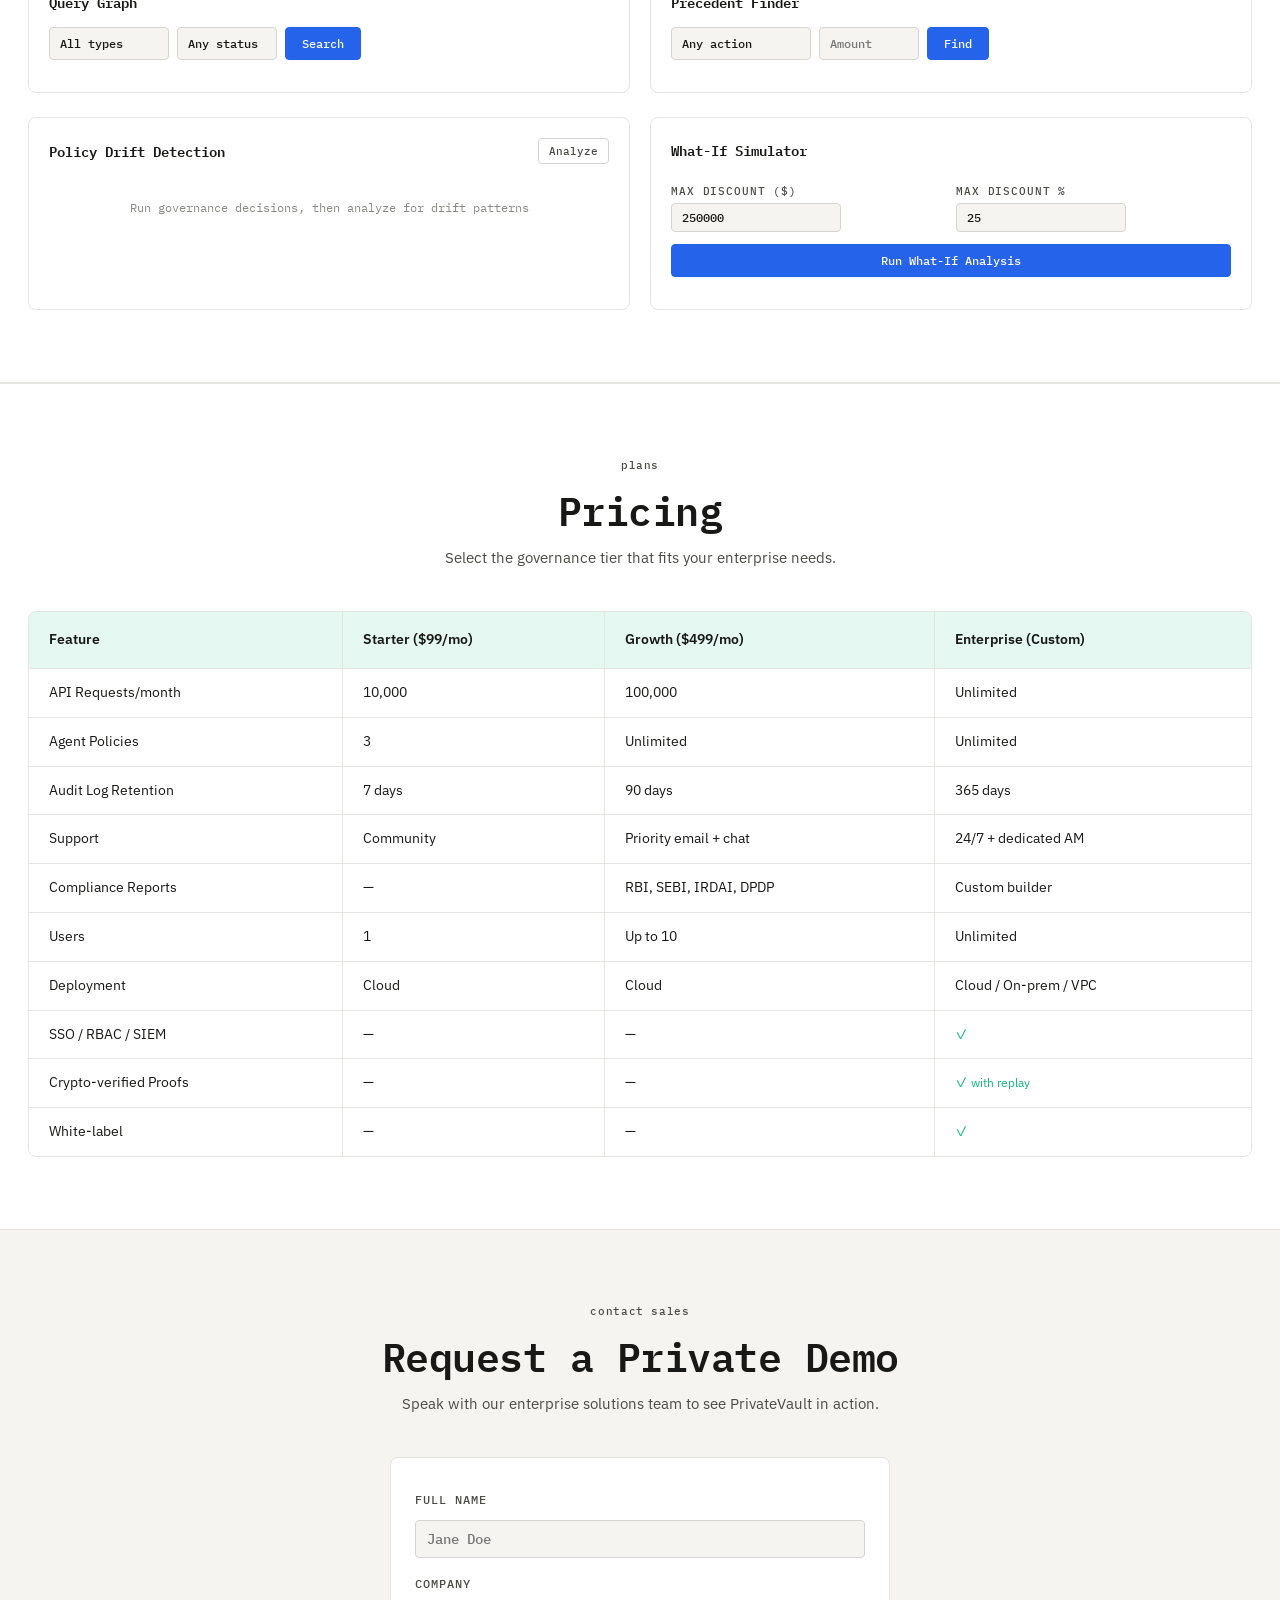
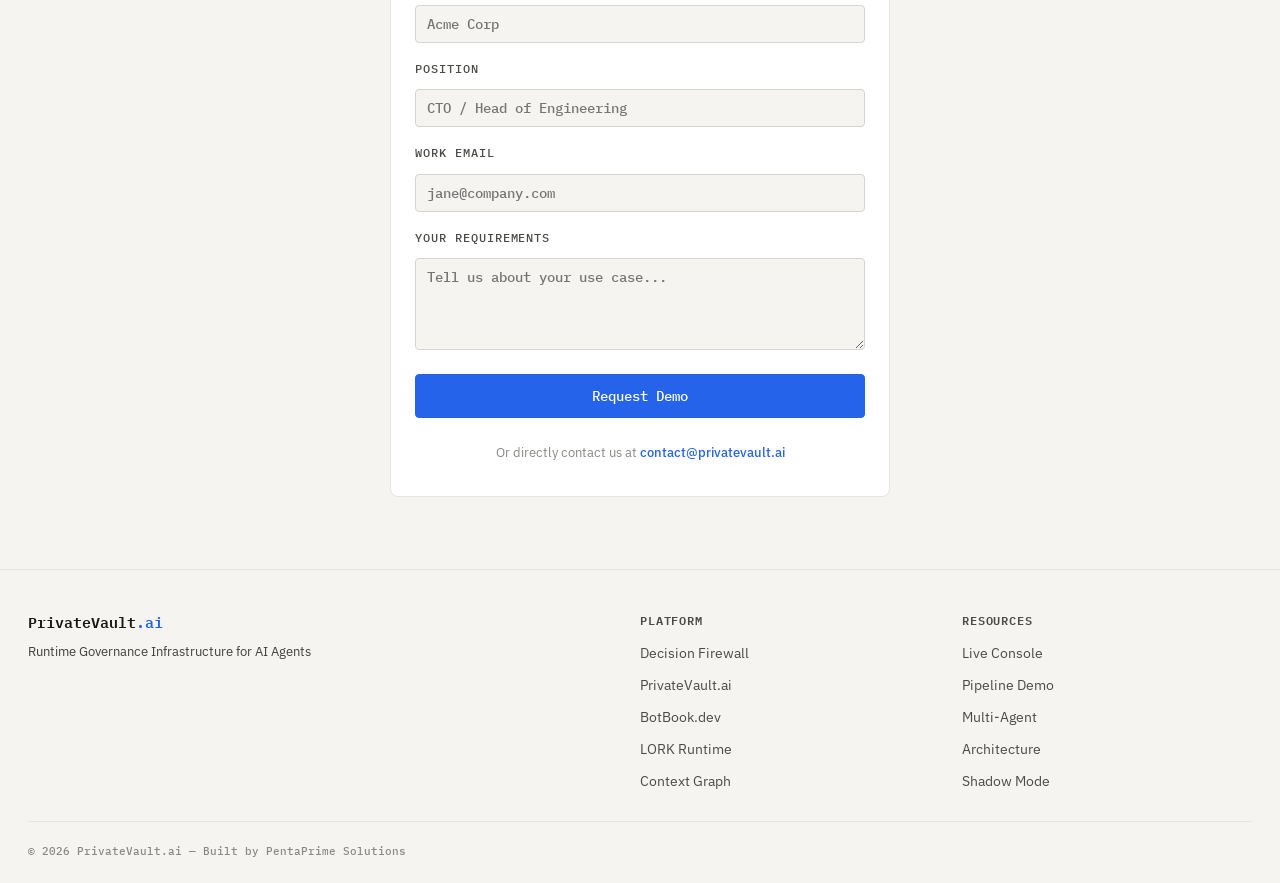
==== commit 694e873c: "feat: Implement Decision Context Graph and Explorer Dashboard - Added in-memory ContextGraph engine " ====
--- a/demo-frontend/index.html
+++ b/demo-frontend/index.html
@@ -51,6 +51,7 @@
                 <a href="#live" class="nav-link">Live Console</a>
                 <a href="#demo" class="nav-link">Pipeline</a>
                 <a href="#mesh" class="nav-link">Multi-Agent</a>
+                <a href="#context-graph" class="nav-link">Context Graph</a>
                 <a href="#shadow" class="nav-link">Shadow Mode</a>
             </div>
             <button class="theme-toggle" id="themeToggle" aria-label="Toggle theme" onclick="toggleTheme()">
@@ -112,12 +113,19 @@
             <div class="section-header" style="text-align: center;">
                 <span class="section-tag">governance model</span>
                 <h2 class="section-title">Multi-Agent Consensus Architecture</h2>
-                <p class="section-desc" style="max-width: 640px; margin: 0 auto;">Our three-layer governance stack uses trust-weighted consensus to verify every action. Multiple independent agents reason about proposed intents before a final policy enforcement gate.</p>
+                <p class="section-desc" style="max-width: 640px; margin: 0 auto;">Our three-layer governance stack uses
+                    trust-weighted consensus to verify every action. Multiple independent agents reason about proposed
+                    intents before a final policy enforcement gate.</p>
             </div>
             <div style="display: flex; justify-content: center; margin-top: 40px;">
-                <div style="background: var(--bg-1); border: 1px solid var(--bd-1); border-radius: var(--r-lg); padding: 12px; overflow: hidden; box-shadow: 0 20px 50px rgba(0,0,0,0.4);">
-                    <img src="assets/private_vault_architecture_dark.png" alt="PrivateVault Architecture (Dark)" class="theme-img-dark" style="max-width: 700px; height: auto; border-radius: 4px; display: block; margin: 0 auto;">
-                    <img src="assets/private_vault_architecture_light.png" alt="PrivateVault Architecture (Light)" class="theme-img-light" style="max-width: 700px; height: auto; border-radius: 4px; display: block; margin: 0 auto;">
+                <div
+                    style="background: var(--bg-1); border: 1px solid var(--bd-1); border-radius: var(--r-lg); padding: 12px; overflow: hidden; box-shadow: 0 20px 50px rgba(0,0,0,0.4);">
+                    <img src="assets/private_vault_architecture_dark.png" alt="PrivateVault Architecture (Dark)"
+                        class="theme-img-dark"
+                        style="max-width: 700px; height: auto; border-radius: 4px; display: block; margin: 0 auto;">
+                    <img src="assets/private_vault_architecture_light.png" alt="PrivateVault Architecture (Light)"
+                        class="theme-img-light"
+                        style="max-width: 700px; height: auto; border-radius: 4px; display: block; margin: 0 auto;">
                 </div>
             </div>
         </div>
@@ -957,6 +965,169 @@
             </details>
         </div>
     </section>
+
+    <!-- ─── DECISION CONTEXT GRAPH ─── -->
+    <section id="context-graph" class="section section-alt">
+        <div class="container">
+            <div class="section-header" style="text-align: center; margin-bottom: 48px;">
+                <span class="section-tag">institutional intelligence</span>
+                <h2 class="section-title">Decision Context Graph</h2>
+                <p class="section-desc" style="max-width: 700px; margin: 0 auto;">Every governance decision auto-builds
+                    a queryable graph. Trace causal chains across agents, policies, and outcomes. Surface precedents,
+                    detect policy drift, and run what-if simulations — all from real pipeline data.</p>
+            </div>
+
+            <!-- Graph Stats -->
+            <div id="cgStats"
+                style="display: grid; grid-template-columns: repeat(auto-fit, minmax(150px, 1fr)); gap: 12px; margin-bottom: 32px;">
+            </div>
+
+            <!-- Graph Explorer -->
+            <div class="panel" style="margin-bottom: 24px;">
+                <div
+                    style="padding: 12px 20px; border-bottom: 0.5px solid var(--bd-1); display: flex; align-items: center; justify-content: space-between; flex-wrap: wrap; gap: 8px;">
+                    <div style="display: flex; align-items: center; gap: 8px;">
+                        <span class="panel-label">CONTEXT GRAPH EXPLORER</span>
+                        <span id="cgNodeCount" class="panel-meta"></span>
+                    </div>
+                    <div style="display: flex; gap: 6px; flex-wrap: wrap;">
+                        <button class="cg-filter-btn active" data-cgfilter="all"
+                            onclick="setCgFilter('all', this)">all</button>
+                        <button class="cg-filter-btn" data-cgfilter="decision"
+                            onclick="setCgFilter('decision', this)">decisions</button>
+                        <button class="cg-filter-btn" data-cgfilter="agent"
+                            onclick="setCgFilter('agent', this)">agents</button>
+                        <button class="cg-filter-btn" data-cgfilter="policy"
+                            onclick="setCgFilter('policy', this)">policy</button>
+                        <button class="cg-filter-btn" data-cgfilter="transaction"
+                            onclick="setCgFilter('transaction', this)">transactions</button>
+                        <button class="cg-filter-btn" style="margin-left: auto;" onclick="loadContextGraph()">↻
+                            refresh</button>
+                    </div>
+                </div>
+                <div id="cgGraphCanvas"
+                    style="min-height: 360px; position: relative; overflow: hidden; cursor: grab; background: var(--bg-0);">
+                    <div
+                        style="display: flex; align-items: center; justify-content: center; height: 360px; font-family: var(--font-mono); font-size: 13px; color: var(--tx-3);">
+                        // run a governance check or mesh decision to populate the graph</div>
+                </div>
+                <div id="cgNodeDetail"
+                    style="display: none; border-top: 0.5px solid var(--bd-1); background: var(--bg-2); padding: 16px 20px;">
+                </div>
+                <div
+                    style="display: flex; gap: 14px; padding: 8px 14px; border-top: 0.5px solid var(--bd-1); flex-wrap: wrap;">
+                    <div class="cg-legend-item"><span class="cg-legend-dot" style="background: #60a5fa;"></span>decision
+                    </div>
+                    <div class="cg-legend-item"><span class="cg-legend-dot" style="background: #22c55e;"></span>agent
+                    </div>
+                    <div class="cg-legend-item"><span class="cg-legend-dot" style="background: #f87171;"></span>policy
+                    </div>
+                    <div class="cg-legend-item"><span class="cg-legend-dot" style="background: #fbbf24;"></span>outcome
+                    </div>
+                    <div class="cg-legend-item"><span class="cg-legend-dot" style="background: #a855f7;"></span>entity
+                    </div>
+                    <div class="cg-legend-item"><span class="cg-legend-dot" style="background: #666562;"></span>other
+                    </div>
+                </div>
+            </div>
+
+            <!-- Query + Precedents Row -->
+            <div style="display: grid; grid-template-columns: 1fr 1fr; gap: 20px; margin-bottom: 24px;">
+                <!-- NL Query -->
+                <div class="panel" style="padding: 20px;">
+                    <h3
+                        style="font-size: 14px; font-weight: 600; margin-bottom: 14px; color: var(--text-primary); font-family: var(--font-mono);">
+                        Query Graph</h3>
+                    <div style="display: flex; gap: 8px; margin-bottom: 12px;">
+                        <select id="cgQueryType" class="form-control"
+                            style="font-size: 12px; padding: 8px 10px; min-width: 120px;">
+                            <option value="">All types</option>
+                            <option value="decision">Decisions</option>
+                            <option value="transaction">Transactions</option>
+                            <option value="agent">Agents</option>
+                            <option value="policy">Policies</option>
+                            <option value="entity">Entities</option>
+                        </select>
+                        <select id="cgQueryStatus" class="form-control"
+                            style="font-size: 12px; padding: 8px 10px; min-width: 100px;">
+                            <option value="">Any status</option>
+                            <option value="ALLOW">ALLOW</option>
+                            <option value="BLOCK">BLOCK</option>
+                            <option value="REVIEW">REVIEW</option>
+                        </select>
+                        <button class="btn btn-primary" onclick="runCgQuery()"
+                            style="padding: 8px 16px; font-size: 12px;">Search</button>
+                    </div>
+                    <div id="cgQueryResults" style="max-height: 220px; overflow-y: auto;"></div>
+                </div>
+
+                <!-- Precedent Finder -->
+                <div class="panel" style="padding: 20px;">
+                    <h3
+                        style="font-size: 14px; font-weight: 600; margin-bottom: 14px; color: var(--text-primary); font-family: var(--font-mono);">
+                        Precedent Finder</h3>
+                    <div style="display: flex; gap: 8px; margin-bottom: 12px;">
+                        <select id="cgPrecAction" class="form-control"
+                            style="font-size: 12px; padding: 8px 10px; min-width: 140px;">
+                            <option value="">Any action</option>
+                            <option value="transfer">Transfer</option>
+                            <option value="approve_discount">Approve Discount</option>
+                            <option value="approve_loan">Approve Loan</option>
+                        </select>
+                        <input type="number" id="cgPrecAmount" class="form-control" placeholder="Amount"
+                            style="font-size: 12px; padding: 8px 10px; width: 100px;">
+                        <button class="btn btn-primary" onclick="runCgPrecedents()"
+                            style="padding: 8px 16px; font-size: 12px;">Find</button>
+                    </div>
+                    <div id="cgPrecedentResults" style="max-height: 220px; overflow-y: auto;"></div>
+                </div>
+            </div>
+
+            <!-- Drift Detection + What-If Row -->
+            <div style="display: grid; grid-template-columns: 1fr 1fr; gap: 20px;">
+                <!-- Policy Drift -->
+                <div class="panel" style="padding: 20px;">
+                    <div
+                        style="display: flex; align-items: center; justify-content: space-between; margin-bottom: 14px;">
+                        <h3
+                            style="font-size: 14px; font-weight: 600; color: var(--text-primary); font-family: var(--font-mono);">
+                            Policy Drift Detection</h3>
+                        <button class="btn btn-ghost btn-sm" onclick="loadCgDrift()"
+                            style="font-size: 11px;">Analyze</button>
+                    </div>
+                    <div id="cgDriftResults">
+                        <div
+                            style="font-family: var(--font-mono); font-size: 12px; color: var(--tx-3); padding: 20px 0; text-align: center;">
+                            Run governance decisions, then analyze for drift patterns</div>
+                    </div>
+                </div>
+
+                <!-- What-If Simulator -->
+                <div class="panel" style="padding: 20px;">
+                    <h3
+                        style="font-size: 14px; font-weight: 600; margin-bottom: 14px; color: var(--text-primary); font-family: var(--font-mono);">
+                        What-If Simulator</h3>
+                    <div style="display: grid; grid-template-columns: 1fr 1fr; gap: 10px; margin-bottom: 12px;">
+                        <div>
+                            <label class="form-label" style="font-size: 11px;">Max Discount ($)</label>
+                            <input type="number" id="cgWhatIfMaxAmt" class="form-control" value="250000"
+                                style="font-size: 12px; padding: 6px 10px;">
+                        </div>
+                        <div>
+                            <label class="form-label" style="font-size: 11px;">Max Discount %</label>
+                            <input type="number" id="cgWhatIfMaxPct" class="form-control" value="25"
+                                style="font-size: 12px; padding: 6px 10px;">
+                        </div>
+                    </div>
+                    <button class="btn btn-primary" onclick="runCgWhatIf()"
+                        style="width: 100%; justify-content: center; font-size: 12px; padding: 8px; margin-bottom: 12px;">Run
+                        What-If Analysis</button>
+                    <div id="cgWhatIfResults"></div>
+                </div>
+            </div>
+        </div>
+    </section>
+
     <!-- ─── PRICING ─── -->
     <section id="pricing" class="section section-alt">
         <div class="container">
@@ -1132,11 +1303,13 @@
                     </div>
                     <div class="form-group" style="margin-bottom: 16px;">
                         <label class="form-label">Company</label>
-                        <input type="text" name="entry.1567801268" class="form-control" required placeholder="Acme Corp">
+                        <input type="text" name="entry.1567801268" class="form-control" required
+                            placeholder="Acme Corp">
                     </div>
                     <div class="form-group" style="margin-bottom: 16px;">
                         <label class="form-label">Position</label>
-                        <input type="text" name="entry.437998157" class="form-control" required placeholder="CTO / Head of Engineering">
+                        <input type="text" name="entry.437998157" class="form-control" required
+                            placeholder="CTO / Head of Engineering">
                     </div>
                     <div class="form-group" style="margin-bottom: 16px;">
                         <label class="form-label">Work Email</label>
@@ -1152,7 +1325,8 @@
                         style="padding: 12px; font-size: 14px; justify-content: center;">Request Demo</button>
                 </form>
                 <div style="margin-top: 24px; text-align: center; font-size: 13px; color: var(--tx-3);">
-                    Or directly contact us at <a href="mailto:contact@privatevault.ai" style="color: var(--brand); text-decoration: none; font-weight: 500;">contact@privatevault.ai</a>
+                    Or directly contact us at <a href="mailto:contact@privatevault.ai"
+                        style="color: var(--brand); text-decoration: none; font-weight: 500;">contact@privatevault.ai</a>
                 </div>
                 <iframe name="hidden_iframe" id="hidden_iframe" style="display:none;"
                     onload="if(typeof submitted !== 'undefined' && submitted) { showDemoToast(); }"></iframe>
@@ -1175,6 +1349,7 @@
                     <a href="#governance" class="footer-link">PrivateVault.ai</a>
                     <a href="#botbook" class="footer-link">BotBook.dev</a>
                     <a href="#lork" class="footer-link">LORK Runtime</a>
+                    <a href="#context-graph" class="footer-link">Context Graph</a>
                 </div>
                 <div class="footer-links-group">
                     <h4 class="footer-group-title">Resources</h4>
--- a/demo-frontend/styles.css
+++ b/demo-frontend/styles.css
@@ -62,8 +62,8 @@
     --blue: #2563eb;
     --blue-bg: rgba(37, 99, 235, .08);
     --brand: #2563eb;
-    --terminal-bg: #ffffff;
-    --diff-bg: #f9f9f7;
+    --terminal-bg: #1a1c1f;
+    --diff-bg: #1a1c1f;
 }
 
 /* ─── Icon visibility ─── */
@@ -75,17 +75,8 @@
     display: none;
 }
 
-/* ─── Image theme visibility ─── */
-[data-theme="light"] .theme-img-dark {
-    display: none !important;
-}
-
-[data-theme="dark"] .theme-img-light {
-    display: none !important;
-}
-
-:root:not([data-theme="light"]) .theme-img-light {
-    display: none !important;
+:root:not([data-theme="light"]) .theme-icon-light {
+    display: none;
 }
 
 /* ═══ KEYFRAMES ═══ */
@@ -2921,9 +2912,26 @@
     gap: 20px;
     align-items: start;
 }
-.live-left { display: flex; flex-direction: column; gap: 0; }
-.live-right { min-height: 500px; display: flex; flex-direction: column; }
-.live-form { padding: 16px; display: flex; flex-direction: column; gap: 12px; }
+
+.live-left {
+    display: flex;
+    flex-direction: column;
+    gap: 0;
+}
+
+.live-right {
+    min-height: 500px;
+    display: flex;
+    flex-direction: column;
+}
+
+.live-form {
+    padding: 16px;
+    display: flex;
+    flex-direction: column;
+    gap: 12px;
+}
+
 .live-presets {
     padding: 12px 16px;
     border-top: 0.5px solid var(--bd-1);
@@ -2931,6 +2939,7 @@
     flex-wrap: wrap;
     gap: 6px;
 }
+
 .live-event-stream {
     padding: 14px;
     min-height: 400px;
@@ -2940,6 +2949,7 @@
     font-size: 13px;
     flex: 1;
 }
+
 .live-placeholder {
     text-align: center;
     color: var(--tx-3);
@@ -2947,6 +2957,7 @@
     font-family: var(--font-sans);
     font-size: 14px;
 }
+
 .live-event {
     display: flex;
     align-items: flex-start;
@@ -2957,30 +2968,78 @@
     animation: eventSlideIn 0.25s ease-out;
     line-height: 1.5;
 }
-.live-event:nth-child(odd) { background: var(--bg-1); }
-.live-event-icon { font-size: 14px; width: 22px; text-align: center; flex-shrink: 0; margin-top: 1px; }
-.live-event-content { flex: 1; }
+
+.live-event:nth-child(odd) {
+    background: var(--bg-1);
+}
+
+.live-event-icon {
+    font-size: 14px;
+    width: 22px;
+    text-align: center;
+    flex-shrink: 0;
+    margin-top: 1px;
+}
+
+.live-event-content {
+    flex: 1;
+}
+
 .live-event-label {
     color: var(--tx-3);
     font-size: 11px;
     text-transform: uppercase;
     letter-spacing: 0.5px;
 }
-.live-event-text { color: var(--tx-1); word-break: break-word; }
-.live-event-detail { color: var(--tx-2); font-size: 12px; margin-top: 2px; }
-.live-event.event-allow { border-left: 2px solid var(--green); }
-.live-event.event-block { border-left: 2px solid var(--red); background: rgba(248,113,113,0.04); }
-.live-event.event-gemini { border-left: 2px solid #a78bfa; }
-.live-event.event-tool { border-left: 2px solid var(--blue); }
-.live-event.event-lork { border-left: 2px solid var(--amber); }
-.live-event.event-complete { border-left: 2px solid var(--green); background: rgba(34,197,94,0.04); }
-.live-event.event-complete-blocked { border-left: 2px solid var(--red); background: rgba(248,113,113,0.06); }
+
+.live-event-text {
+    color: var(--tx-1);
+    word-break: break-word;
+}
+
+.live-event-detail {
+    color: var(--tx-2);
+    font-size: 12px;
+    margin-top: 2px;
+}
+
+.live-event.event-allow {
+    border-left: 2px solid var(--green);
+}
+
+.live-event.event-block {
+    border-left: 2px solid var(--red);
+    background: rgba(248, 113, 113, 0.04);
+}
+
+.live-event.event-gemini {
+    border-left: 2px solid #a78bfa;
+}
+
+.live-event.event-tool {
+    border-left: 2px solid var(--blue);
+}
+
+.live-event.event-lork {
+    border-left: 2px solid var(--amber);
+}
+
+.live-event.event-complete {
+    border-left: 2px solid var(--green);
+    background: rgba(34, 197, 94, 0.04);
+}
+
+.live-event.event-complete-blocked {
+    border-left: 2px solid var(--red);
+    background: rgba(248, 113, 113, 0.06);
+}
+
 .live-event-llm-text {
     margin-top: 6px;
     padding: 8px;
-    background: rgba(167,139,250,0.06);
+    background: rgba(167, 139, 250, 0.06);
     border-radius: 4px;
-    border: 0.5px solid rgba(167,139,250,0.12);
+    border: 0.5px solid rgba(167, 139, 250, 0.12);
     color: var(--tx-1);
     font-family: var(--font-sans);
     font-size: 13px;
@@ -2989,23 +3048,38 @@
     max-height: 200px;
     overflow-y: auto;
 }
+
 .live-event-tool-data {
     margin-top: 6px;
     padding: 6px;
-    background: rgba(96,165,250,0.04);
+    background: rgba(96, 165, 250, 0.04);
     border-radius: 4px;
-    border: 0.5px solid rgba(96,165,250,0.1);
+    border: 0.5px solid rgba(96, 165, 250, 0.1);
     font-size: 12px;
     overflow-x: auto;
     white-space: pre;
 }
+
 @keyframes eventSlideIn {
-    from { opacity: 0; transform: translateX(-8px); }
-    to { opacity: 1; transform: translateX(0); }
+    from {
+        opacity: 0;
+        transform: translateX(-8px);
+    }
+
+    to {
+        opacity: 1;
+        transform: translateX(0);
+    }
 }
 
 /* Layer monitor */
-.layer-monitor { padding: 12px 14px; display: flex; flex-direction: column; gap: 0; }
+.layer-monitor {
+    padding: 12px 14px;
+    display: flex;
+    flex-direction: column;
+    gap: 0;
+}
+
 .layer-row {
     display: flex;
     align-items: center;
@@ -3013,21 +3087,79 @@
     padding: 8px 0;
     border-bottom: 0.5px solid var(--bd-1);
 }
-.layer-row:last-child { border-bottom: none; }
-.layer-icon { font-size: 14px; width: 22px; text-align: center; }
-.layer-name { font-family: var(--font-mono); font-size: 12px; font-weight: 500; color: var(--tx-2); width: 80px; }
+
+.layer-row:last-child {
+    border-bottom: none;
+}
+
+.layer-icon {
+    font-size: 14px;
+    width: 22px;
+    text-align: center;
+}
+
+.layer-name {
+    font-family: var(--font-mono);
+    font-size: 12px;
+    font-weight: 500;
+    color: var(--tx-2);
+    width: 80px;
+}
+
 .layer-status {
-    font-family: var(--font-mono); font-size: 11px;
-    padding: 2px 6px; border-radius: 3px;
-    background: var(--bg-1); color: var(--tx-3);
-    min-width: 44px; text-align: center;
-}
-.layer-status.active { background: rgba(96,165,250,0.12); color: var(--blue); animation: statusPulse 1s infinite; }
-.layer-status.done { background: rgba(34,197,94,0.12); color: var(--green); }
-.layer-status.blocked { background: rgba(248,113,113,0.12); color: var(--red); }
-@keyframes statusPulse { 0%,100% { opacity: 1; } 50% { opacity: 0.5; } }
-.layer-bar-wrap { flex: 1; height: 3px; background: var(--bg-1); border-radius: 2px; overflow: hidden; }
-.layer-bar { height: 100%; width: 0%; background: var(--brand); border-radius: 2px; transition: width 0.4s ease; }
+    font-family: var(--font-mono);
+    font-size: 11px;
+    padding: 2px 6px;
+    border-radius: 3px;
+    background: var(--bg-1);
+    color: var(--tx-3);
+    min-width: 44px;
+    text-align: center;
+}
+
+.layer-status.active {
+    background: rgba(96, 165, 250, 0.12);
+    color: var(--blue);
+    animation: statusPulse 1s infinite;
+}
+
+.layer-status.done {
+    background: rgba(34, 197, 94, 0.12);
+    color: var(--green);
+}
+
+.layer-status.blocked {
+    background: rgba(248, 113, 113, 0.12);
+    color: var(--red);
+}
+
+@keyframes statusPulse {
+
+    0%,
+    100% {
+        opacity: 1;
+    }
+
+    50% {
+        opacity: 0.5;
+    }
+}
+
+.layer-bar-wrap {
+    flex: 1;
+    height: 3px;
+    background: var(--bg-1);
+    border-radius: 2px;
+    overflow: hidden;
+}
+
+.layer-bar {
+    height: 100%;
+    width: 0%;
+    background: var(--brand);
+    border-radius: 2px;
+    transition: width 0.4s ease;
+}
 
 /* Summary */
 .live-summary {
@@ -3039,28 +3171,49 @@
     line-height: 1.6;
     min-height: 24px;
 }
-.live-summary-stat { font-weight: 600; color: var(--tx-1); }
+
+.live-summary-stat {
+    font-weight: 600;
+    color: var(--tx-1);
+}
 
 /* Preset buttons */
 .preset-btn.preset-allow {
-    font-family: var(--font-mono); font-size: 11px;
-    padding: 4px 8px; border-radius: 3px;
-    border: 0.5px solid rgba(34,197,94,0.25);
-    background: rgba(34,197,94,0.06);
-    color: var(--green); cursor: pointer; transition: background 0.15s;
-}
-.preset-btn.preset-allow:hover { background: rgba(34,197,94,0.12); }
+    font-family: var(--font-mono);
+    font-size: 11px;
+    padding: 4px 8px;
+    border-radius: 3px;
+    border: 0.5px solid rgba(34, 197, 94, 0.25);
+    background: rgba(34, 197, 94, 0.06);
+    color: var(--green);
+    cursor: pointer;
+    transition: background 0.15s;
+}
+
+.preset-btn.preset-allow:hover {
+    background: rgba(34, 197, 94, 0.12);
+}
+
 .preset-btn.preset-block {
-    font-family: var(--font-mono); font-size: 11px;
-    padding: 4px 8px; border-radius: 3px;
-    border: 0.5px solid rgba(248,113,113,0.25);
-    background: rgba(248,113,113,0.06);
-    color: var(--red); cursor: pointer; transition: background 0.15s;
-}
-.preset-btn.preset-block:hover { background: rgba(248,113,113,0.12); }
+    font-family: var(--font-mono);
+    font-size: 11px;
+    padding: 4px 8px;
+    border-radius: 3px;
+    border: 0.5px solid rgba(248, 113, 113, 0.25);
+    background: rgba(248, 113, 113, 0.06);
+    color: var(--red);
+    cursor: pointer;
+    transition: background 0.15s;
+}
+
+.preset-btn.preset-block:hover {
+    background: rgba(248, 113, 113, 0.12);
+}
 
 @media (max-width: 900px) {
-    .live-console-grid { grid-template-columns: 1fr; }
+    .live-console-grid {
+        grid-template-columns: 1fr;
+    }
 }
 
 .btn-spinner {
@@ -3074,8 +3227,11 @@
     margin-right: 6px;
     vertical-align: middle;
 }
+
 @keyframes btn-spin {
-    to { transform: rotate(360deg); }
+    to {
+        transform: rotate(360deg);
+    }
 }
 
 /* ===================================================================
@@ -3098,13 +3254,35 @@
     transition: transform 0.4s cubic-bezier(0.4, 0, 0.2, 1), opacity 0.4s ease;
     z-index: 10000;
 }
+
 [data-theme="dark"] .toast {
     box-shadow: 0 4px 12px rgba(0, 0, 0, 0.4);
 }
-.toast-icon { flex-shrink: 0; }
-.toast-content { display: flex; flex-direction: column; gap: 2px; }
-.toast-title { font-family: var(--font-mono); font-size: 13px; font-weight: 600; color: var(--tx-1); line-height: 1.3; }
-.toast-desc { font-family: var(--font-sans); font-size: 13px; color: var(--tx-2); line-height: 1.4; }
+
+.toast-icon {
+    flex-shrink: 0;
+}
+
+.toast-content {
+    display: flex;
+    flex-direction: column;
+    gap: 2px;
+}
+
+.toast-title {
+    font-family: var(--font-mono);
+    font-size: 13px;
+    font-weight: 600;
+    color: var(--tx-1);
+    line-height: 1.3;
+}
+
+.toast-desc {
+    font-family: var(--font-sans);
+    font-size: 13px;
+    color: var(--tx-2);
+    line-height: 1.4;
+}
 
 .toast.show {
     transform: translateY(0);
@@ -3115,16 +3293,922 @@
    MULTI-AGENT MESH GOVERNANCE
    ═══════════════════════════════════════════════════════ */
 @keyframes fadeSlideIn {
-    from { opacity: 0; transform: translateY(8px); }
-    to { opacity: 1; transform: translateY(0); }
+    from {
+        opacity: 0;
+        transform: translateY(8px);
+    }
+
+    to {
+        opacity: 1;
+        transform: translateY(0);
+    }
 }
 
 #mesh .section-badge {
-    background: linear-gradient(135deg, rgba(34,197,94,0.12), rgba(96,165,250,0.12));
-    border: 1px solid rgba(34,197,94,0.2);
+    background: linear-gradient(135deg, rgba(34, 197, 94, 0.12), rgba(96, 165, 250, 0.12));
+    border: 1px solid rgba(34, 197, 94, 0.2);
     color: #22c55e;
 }
 
 #meshOutput .panel {
     animation: fadeSlideIn 0.3s ease;
-}+}
+
+/* ═══════════════════════════════════════════════════════
+   COMPREHENSIVE MOBILE RESPONSIVENESS
+   Appended at END to override all previous rules
+   ═══════════════════════════════════════════════════════ */
+
+/* --- Missing class used by mesh section --- */
+.full-section {
+    padding: 72px 0;
+}
+
+/* ─── FIX: .lork-top-grid non-media rule (line ~2718) overrides
+   the 900px media query — re-assert 1fr at narrow widths ─── */
+@media (max-width: 900px) {
+    .lork-top-grid {
+        grid-template-columns: 1fr !important;
+    }
+}
+
+/* ═══════════════════════════════════════════════════════
+   TABLET / SMALL LAPTOP  —  max-width: 768px
+   ═══════════════════════════════════════════════════════ */
+@media (max-width: 768px) {
+
+    /* ── Layout ── */
+    .container { padding: 0 16px; }
+    .section,
+    .full-section { padding: 48px 0; }
+    .section-header { margin-bottom: 28px; }
+
+    /* ── CRITICAL: prevent ALL text clipping ── */
+    .section-desc { max-width: 100% !important; }
+    .arch-card-desc,
+    .arch-feature,
+    .hero-subtitle,
+    .gov-result-reason,
+    .empty-state-text { 
+        max-width: 100% !important;
+        word-wrap: break-word !important;
+        overflow-wrap: break-word !important;
+    }
+    /* Kill <br> in hero title on mobile — let text flow naturally */
+    .hero-title br { display: none; }
+
+    /* Force all panels and cards to respect viewport */
+    .panel,
+    .arch-card,
+    .metric-card,
+    .drift-result-card { 
+        max-width: 100% !important;
+        overflow: hidden;
+        word-wrap: break-word;
+    }
+
+    /* Override any inline max-width/width on panels */
+    [style*="max-width"] {
+        max-width: 100% !important;
+    }
+
+    /* ── Navbar ── */
+    .navbar { padding: 10px 16px; gap: 8px; }
+    .status-text { font-size: 10px; }
+
+    /* ── Hero ── */
+    .hero { min-height: auto; }
+    .hero-content {
+        padding: 40px 16px 32px;
+        max-width: 100%;
+    }
+    .hero-subtitle { max-width: 100%; }
+    .hero-stats {
+        flex-wrap: wrap;
+        gap: 20px 28px;
+    }
+    .hero-stat-divider { display: none; }
+    .hero-stat-context {
+        position: static;
+        width: 100%;
+        margin-top: 4px;
+        text-align: left;
+    }
+    .hero-cta-row { flex-wrap: wrap; }
+
+    /* ── Consensus Architecture images ── */
+    #consensus-architecture img {
+        max-width: 100% !important;
+        height: auto !important;
+    }
+    #consensus-architecture div[style] {
+        max-width: 100% !important;
+        padding: 8px !important;
+    }
+
+    /* ── Architecture cards text fix ── */
+    .arch-card {
+        padding: 20px 16px;
+        overflow: hidden;
+    }
+    .arch-card p,
+    .arch-card div {
+        overflow-wrap: break-word;
+        word-wrap: break-word;
+    }
+
+    /* ── Governance ── */
+    .governance-grid {
+        grid-template-columns: 1fr !important;
+    }
+    .governance-grid > .panel:last-child {
+        grid-column: auto !important;
+    }
+    .gov-result-meta { grid-template-columns: 1fr 1fr; }
+
+    /* ── Audit log ── */
+    .audit-entry {
+        flex-wrap: wrap;
+        gap: 4px 10px;
+        padding: 8px 14px;
+    }
+    .audit-entry-hash {
+        width: 100%;
+        text-align: left;
+        font-size: 11px;
+        min-width: auto;
+        overflow: hidden;
+        text-overflow: ellipsis;
+    }
+
+    /* ── Botbook ── */
+    .botbook-grid { grid-template-columns: 1fr !important; }
+
+    /* ── Timeline ── */
+    .timeline-event {
+        flex-wrap: wrap;
+        gap: 4px 8px;
+        padding: 10px 14px;
+    }
+    .timeline-waterfall { width: 50px; }
+    .timeline-tokens { display: none; }
+
+    /* ── Agent performance stats ── */
+    .stat-agent-name { min-width: 105px; }
+    .stat-token-row { padding-left: 0 !important; }
+
+    /* ── Pipeline rail — vertical stack ── */
+    .pipeline-rail {
+        flex-direction: column !important;
+        flex-wrap: nowrap !important;
+        padding: 20px !important;
+        gap: 4px !important;
+        align-items: center !important;
+    }
+    .pipeline-step-node {
+        flex: none;
+        width: 100%;
+        max-width: 220px;
+    }
+    .pipeline-connector-wrap {
+        width: 2px !important;
+        height: 18px !important;
+        margin: 0 auto !important;
+    }
+    .pipeline-connector-line {
+        width: 2px !important;
+        height: 100% !important;
+        left: 0 !important;
+        right: auto !important;
+        top: 0 !important;
+    }
+    .pipeline-connector-fill {
+        width: 2px !important;
+    }
+
+    /* ── Live console ── */
+    .live-console-grid { grid-template-columns: 1fr !important; }
+    .live-right { min-height: 350px; }
+    .live-event-stream { min-height: 280px; max-height: 400px; }
+
+    /* ── Shadow mode ── */
+    .shadow-metrics { grid-template-columns: 1fr !important; }
+
+    /* ── Shadow drift buttons — stack vertically ── */
+    .drift-panel-wrap > div[style*="display:flex"] {
+        flex-direction: column !important;
+    }
+    .drift-panel-wrap > div[style*="display:flex"] > .btn {
+        min-width: auto !important;
+        width: 100% !important;
+    }
+
+    /* ── Mesh section — override inline styles ── */
+    #mesh .panel > div[style*="grid-template-columns"] {
+        grid-template-columns: 1fr !important;
+    }
+    #mesh details .panel > div[style*="grid-template-columns"] {
+        grid-template-columns: 1fr !important;
+    }
+    #meshAgentRoster {
+        grid-template-columns: repeat(auto-fit, minmax(140px, 1fr)) !important;
+    }
+    #meshAgentCards {
+        grid-template-columns: 1fr !important;
+    }
+    #mesh div[style*="display: grid"] {
+        grid-template-columns: 1fr !important;
+    }
+    #mesh div[style*="grid-template-columns"] {
+        grid-template-columns: 1fr !important;
+    }
+
+    /* ── Execution graph ── */
+    .ig-detail-metrics { grid-template-columns: 1fr 1fr; }
+
+    /* ── Footer ── */
+    .footer-content { grid-template-columns: 1fr !important; gap: 20px; }
+    .footer { padding: 28px 0 20px; }
+
+    /* ── Replay ── */
+    .replay-controls { flex-wrap: wrap; gap: 8px; }
+    #runSelect { max-width: 100%; }
+
+    /* ── Diff view ── */
+    .diff-content { white-space: pre-wrap; word-break: break-all; }
+
+    /* ── Integration flow inline text ── */
+    #decision-firewall .panel p[style] {
+        white-space: normal !important;
+        word-break: break-word;
+        display: block !important;
+        font-size: 12px !important;
+    }
+    #decision-firewall .panel[style] {
+        padding: 16px !important;
+    }
+
+    /* ── Pricing table ── */
+    #pricing .panel { -webkit-overflow-scrolling: touch; }
+    #pricing table { min-width: 600px; }
+
+    /* ── Request demo form ── */
+    #request-demo .panel[style*="max-width"] {
+        max-width: 100% !important;
+    }
+    #request-demo .panel[style*="padding: 32px 24px"] {
+        padding: 20px 16px !important;
+    }
+
+    /* ── Section centered headers ── */
+    .section-header[style*="text-align: center"] .section-desc {
+        max-width: 100% !important;
+    }
+    .section-header[style*="text-align: center"] .section-desc[style*="max-width"] {
+        max-width: 100% !important;
+    }
+    p[style*="max-width"] {
+        max-width: 100% !important;
+    }
+}
+
+
+/* ═══════════════════════════════════════════════════════
+   SMALL PHONES  —  max-width: 480px
+   ═══════════════════════════════════════════════════════ */
+@media (max-width: 480px) {
+
+    /* ── Layout ── */
+    .container { padding: 0 10px; }
+    .section,
+    .full-section { padding: 28px 0; }
+    .section-header { margin-bottom: 16px; }
+
+    /* ── Navbar ── */
+    .navbar { padding: 8px 10px; }
+    .nav-logo { font-size: 13px !important; }
+    .nav-brand svg { width: 15px; height: 15px; }
+    .status-text { display: none; }
+    .theme-toggle { width: 28px; height: 28px; }
+
+    /* ── Hero ── */
+    .hero-content { padding: 16px 10px; max-width: 100%; }
+    .hero-kicker { font-size: 10px; margin-bottom: 10px; }
+    .hero-title { letter-spacing: -0.3px; font-size: clamp(1.3rem, 5.5vw, 1.8rem) !important; line-height: 1.25; }
+    .hero-subtitle {
+        font-size: 13px !important;
+        margin-bottom: 16px;
+        line-height: 1.6;
+    }
+    .hero-stats { gap: 12px 16px; }
+    .hero-stat-num { font-size: 1.5rem !important; }
+    .hero-stat-label { font-size: 10px !important; }
+    .hero-cta-row { gap: 8px; margin-bottom: 16px; }
+    .hero-cta-row .btn { width: 100%; justify-content: center; font-size: 12px; }
+
+    /* ── Sections ── */
+    .section-title { line-height: 1.2; font-size: clamp(1.2rem, 5vw, 1.6rem) !important; }
+    .section-desc {
+        font-size: 13px !important;
+        line-height: 1.6;
+        max-width: 100% !important;
+    }
+
+    /* ── Panels — compact padding ── */
+    .panel-header { padding: 10px 12px; }
+    .panel-label { font-size: 11px !important; }
+    .panel-meta { font-size: 11px; }
+    .gov-form { padding: 12px; gap: 10px; }
+    .gov-presets { padding: 10px 12px; }
+    .live-form { padding: 12px; gap: 10px; }
+    .live-presets { padding: 8px 10px; gap: 5px; }
+    .agent-card { padding: 10px 12px; gap: 10px; }
+    .agent-stats { padding: 12px; }
+    .match-result-card { padding: 10px 12px; }
+    .matching-form { padding: 12px; gap: 10px; }
+    .agent-list { min-height: 160px; }
+
+    /* ── Timeline — simplified ── */
+    .timeline-event {
+        padding: 8px 10px;
+        gap: 3px 6px;
+        font-size: 12px !important;
+    }
+    .timeline-waterfall { display: none; }
+    .timeline-type-pill {
+        min-width: auto;
+        font-size: 9px !important;
+        padding: 2px 5px;
+    }
+    .timeline-seq { min-width: 16px; font-size: 11px !important; }
+    .timeline-latency { min-width: auto; font-size: 12px !important; }
+    .timeline-agent { font-size: 12px !important; }
+
+    /* ── Audit — compact ── */
+    .audit-entry {
+        font-size: 12px !important;
+        padding: 6px 10px;
+        gap: 3px 8px;
+    }
+    .audit-entry-hash { display: none; }
+    .audit-entry-status { min-width: 50px; font-size: 12px !important; }
+    .audit-entry-time { min-width: 50px; font-size: 10px !important; }
+    .audit-entry-detail { font-size: 12px !important; }
+
+    /* ── Governance result ── */
+    .gov-result-meta { grid-template-columns: 1fr; }
+    .gov-result { padding: 12px; }
+    .gov-meta-item { padding: 8px 10px; }
+    .gov-meta-value { font-size: 12px !important; }
+    .gov-meta-label { font-size: 10px !important; }
+    .gov-result-badge-inner { font-size: 13px; padding: 4px 10px; }
+    .gov-result-reason { font-size: 13px !important; padding: 8px 10px; }
+
+    /* ── Buttons ── */
+    .btn { padding: 7px 12px; font-size: 11px; }
+    .btn-primary { padding: 8px 14px; }
+    .preset-grid { grid-template-columns: 1fr; gap: 4px; }
+    .preset-btn { font-size: 11px !important; padding: 6px 8px; }
+
+    /* ── Layer monitor ── */
+    .layer-name { width: 58px; font-size: 11px !important; }
+    .layer-status { font-size: 10px; min-width: 36px; padding: 2px 4px; }
+    .layer-monitor { padding: 8px 10px; }
+    .layer-row { gap: 6px; padding: 6px 0; }
+    .layer-icon { width: 18px; font-size: 12px; }
+
+    /* ── Metric cards ── */
+    .metric-card { padding: 14px; }
+    .metric-value { font-size: 1.8rem !important; }
+    .metric-label { font-size: 12px !important; }
+
+    /* ── Drift ── */
+    .drift-result-card { margin: 8px 10px; padding: 10px; }
+    .drift-metric-field { min-width: 65px; font-size: 11px !important; }
+    .drift-metric-row { font-size: 11px !important; gap: 6px; }
+    .diff-content { padding: 0 8px; font-size: 12px !important; }
+    .diff-gutter { width: 20px; font-size: 10px; }
+    .diff-line { font-size: 12px !important; line-height: 1.7; }
+
+    /* ── Arch cards ── */
+    .arch-card { padding: 16px 12px; }
+    .arch-card-title { font-size: 14px !important; }
+    .arch-card-desc { font-size: 13px !important; }
+    .arch-card-role { font-size: 11px !important; }
+    .arch-layer-label { font-size: 9px; }
+    .arch-feature { font-size: 12px !important; }
+    .arch-tag { font-size: 10px !important; padding: 2px 5px; }
+    .arch-connector { padding: 4px 0; }
+
+    /* ── CLI ── */
+    .cli-buttons { padding: 8px 10px; gap: 4px; }
+    .cli-btn { font-size: 11px !important; padding: 4px 8px; }
+    .terminal {
+        padding: 8px 10px;
+        font-size: 12px !important;
+        max-height: 180px;
+    }
+    .terminal-output,
+    .terminal-success,
+    .terminal-error { padding-left: 10px; }
+
+    /* ── Pipeline ── */
+    .pipeline-rail { padding: 14px !important; }
+    .pipeline-step-node { max-width: 180px; }
+    .step-label { font-size: 12px !important; }
+    .step-sublabel { font-size: 10px !important; }
+    .step-status-text { font-size: 10px !important; }
+    .pstep-dot { width: 8px; height: 8px; }
+    .pipeline-output {
+        min-height: 160px;
+        max-height: 280px;
+    }
+    .pipeline-log-body div {
+        padding: 1px 10px !important;
+        white-space: pre-wrap !important;
+        font-size: 12px !important;
+        word-break: break-word;
+    }
+    .pipeline-log-header { padding: 4px 10px; font-size: 12px !important; }
+
+    /* ── Replay ── */
+    .replay-output { max-height: 220px; font-size: 12px !important; }
+    .replay-event { margin: 3px 6px; padding: 6px 8px; }
+    .replay-event-type { font-size: 12px !important; }
+    .replay-event-detail {
+        font-size: 11px !important;
+        white-space: pre-wrap;
+        word-break: break-word;
+    }
+    .replay-speed label { font-size: 10px; }
+
+    /* ── Execution graph ── */
+    .ig-detail-metrics { grid-template-columns: 1fr !important; }
+    .ig-metric { padding: 8px 10px; }
+    .ig-metric-val { font-size: 15px; }
+    .ig-toolbar { padding: 8px 10px; gap: 5px; }
+    .ig-filter-btn { padding: 3px 7px; font-size: 11px; }
+    .ig-legend { padding: 6px 10px; gap: 10px; }
+    .ig-detail { padding: 10px 12px; }
+
+    /* ── Mesh section ── */
+    #mesh [style*="grid-template-columns"] {
+        grid-template-columns: 1fr !important;
+    }
+    #meshPresets {
+        gap: 6px !important;
+    }
+    #mesh .panel[style*="padding: 20px"] {
+        padding: 12px !important;
+    }
+    #mesh h3[style*="font-size: 15px"] {
+        font-size: 14px !important;
+    }
+    #mesh details summary {
+        font-size: 13px !important;
+    }
+
+    /* ── Shadow mode drift buttons ── */
+    #shadow .drift-panel-wrap > div[style*="display:flex"] {
+        flex-direction: column !important;
+    }
+    #shadow .drift-panel-wrap > div[style*="display:flex"] > .btn {
+        min-width: auto !important;
+        width: 100% !important;
+    }
+
+    /* ── Pricing ── */
+    #pricing table { font-size: 12px; min-width: 540px; }
+    #pricing th,
+    #pricing td { padding: 8px 10px !important; font-size: 12px !important; }
+
+    /* ── Request demo ── */
+    #request-demo .panel[style*="padding: 32px 24px"] {
+        padding: 18px 12px !important;
+    }
+
+    /* ── Footer ── */
+    .footer { padding: 20px 0 14px; }
+    .footer-bottom { padding-top: 12px; font-size: 10px; }
+    .footer-desc { font-size: 12px !important; }
+    .footer-link { font-size: 13px !important; }
+    .footer-group-title { font-size: 10px !important; }
+
+    /* ── Misc ── */
+    .empty-state { padding: 20px 12px; }
+    .empty-state-text { font-size: 12px; }
+    .live-placeholder { padding: 24px 12px; font-size: 12px; }
+    .live-event { padding: 5px 7px; gap: 7px; }
+    .live-event-icon { font-size: 12px; width: 18px; }
+    .live-event-label { font-size: 10px; }
+    .live-event-text { font-size: 12px; }
+    .live-event-detail { font-size: 11px; }
+    .live-summary { padding: 8px 10px; font-size: 11px; }
+    .live-event-llm-text { font-size: 12px; padding: 6px; max-height: 150px; }
+    .live-event-tool-data { font-size: 11px; padding: 4px; }
+    .cap-chip { font-size: 11px !important; padding: 3px 6px; }
+    .toast { bottom: 12px; right: 12px; left: 12px; padding: 12px 14px; }
+    .toast-title { font-size: 12px; }
+    .toast-desc { font-size: 12px; }
+
+    /* ── Agent stats ── */
+    .stat-agent-name { min-width: 80px; font-size: 12px !important; }
+    .stat-latency-label { font-size: 12px !important; min-width: 40px; }
+    .stat-token-label { font-size: 11px !important; min-width: 36px; }
+    .stat-row { gap: 8px; }
+    .stat-token-row { gap: 8px; padding-left: 0 !important; }
+    .stat-agent-block { padding-bottom: 10px; }
+
+    /* ── Form controls ── */
+    .form-control { font-size: 13px !important; padding: 8px 10px; }
+    .form-label { font-size: 10px !important; letter-spacing: .06em; }
+    .form-control-sm { font-size: 11px !important; padding: 4px 6px; }
+
+    /* ── Scrollbar — wider on touch ── */
+    ::-webkit-scrollbar { width: 3px; height: 3px; }
+}
+
+
+/* ═══════════════════════════════════════════════════════
+   GLOBAL TOUCH & OVERFLOW SAFETY
+   Always apply regardless of viewport
+   ═══════════════════════════════════════════════════════ */
+
+/* Prevent architecture images from overflowing */
+#consensus-architecture img {
+    max-width: 100%;
+    height: auto;
+}
+
+/* Ensure inline-styled grids in mesh section can be overridden */
+#mesh [style*="display: grid"] {
+    overflow: hidden;
+}
+
+/* Tables always scroll horizontally */
+#pricing .panel {
+    overflow-x: auto;
+    -webkit-overflow-scrolling: touch;
+}
+
+/* SVG in execution graph */
+.ig-canvas svg {
+    max-width: 100%;
+    height: auto;
+}
+
+/* Prevent horizontal overflow on body */
+html, body {
+    overflow-x: hidden;
+    max-width: 100vw;
+}
+
+/* ═══════════════════════════════════════════════════════
+   DECISION CONTEXT GRAPH
+   ═══════════════════════════════════════════════════════ */
+
+/* Filter buttons */
+.cg-filter-btn {
+    font-family: var(--font-mono);
+    font-size: 11px;
+    background: transparent;
+    border: 0.5px solid var(--bd-2);
+    color: var(--tx-2);
+    padding: 4px 10px;
+    border-radius: 3px;
+    cursor: pointer;
+    transition: border-color .15s, color .15s, background .15s;
+}
+.cg-filter-btn:hover {
+    border-color: var(--bd-3);
+    color: var(--tx-1);
+}
+.cg-filter-btn.active {
+    border-color: var(--brand);
+    color: var(--brand);
+    background: var(--blue-bg);
+}
+
+/* Legend */
+.cg-legend-item {
+    display: flex;
+    align-items: center;
+    gap: 5px;
+    font-family: var(--font-mono);
+    font-size: 10px;
+    color: var(--tx-3);
+}
+.cg-legend-dot {
+    width: 7px;
+    height: 7px;
+    border-radius: 50%;
+    flex-shrink: 0;
+}
+
+/* Stats cards */
+.cg-stat-card {
+    background: var(--bg-1);
+    border: 0.5px solid var(--bd-1);
+    border-radius: var(--r-lg);
+    padding: 16px 18px;
+    transition: border-color .15s;
+}
+.cg-stat-card:hover {
+    border-color: var(--bd-3);
+}
+.cg-stat-value {
+    font-family: var(--font-mono);
+    font-size: 24px;
+    font-weight: 600;
+    color: var(--tx-1);
+    margin-bottom: 2px;
+}
+.cg-stat-label {
+    font-family: var(--font-mono);
+    font-size: 11px;
+    color: var(--tx-3);
+    letter-spacing: .04em;
+}
+
+/* Node detail panel */
+.cg-detail-header {
+    display: flex;
+    align-items: center;
+    gap: 10px;
+    margin-bottom: 10px;
+}
+.cg-detail-type {
+    font-family: var(--font-mono);
+    font-size: 10px;
+    padding: 2px 8px;
+    border-radius: 3px;
+    font-weight: 600;
+    text-transform: uppercase;
+    letter-spacing: .05em;
+}
+.cg-detail-name {
+    font-family: var(--font-mono);
+    font-size: 14px;
+    font-weight: 600;
+    color: var(--tx-1);
+}
+.cg-detail-grid {
+    display: grid;
+    grid-template-columns: repeat(auto-fit, minmax(140px, 1fr));
+    gap: 8px;
+    margin-top: 10px;
+}
+.cg-detail-field {
+    background: var(--bg-1);
+    border: 0.5px solid var(--bd-1);
+    border-radius: 4px;
+    padding: 8px 10px;
+}
+.cg-detail-field-label {
+    font-family: var(--font-mono);
+    font-size: 10px;
+    color: var(--tx-3);
+    letter-spacing: .04em;
+    text-transform: uppercase;
+    margin-bottom: 2px;
+}
+.cg-detail-field-value {
+    font-family: var(--font-mono);
+    font-size: 13px;
+    font-weight: 500;
+    color: var(--tx-1);
+    word-break: break-all;
+}
+
+/* Query result cards */
+.cg-result-card {
+    display: flex;
+    align-items: center;
+    gap: 10px;
+    padding: 8px 12px;
+    border-bottom: 0.5px solid var(--bd-1);
+    font-family: var(--font-mono);
+    font-size: 12px;
+    transition: background .1s;
+    cursor: pointer;
+}
+.cg-result-card:hover {
+    background: var(--bg-2);
+}
+.cg-result-card:last-child {
+    border-bottom: none;
+}
+.cg-result-type {
+    font-size: 10px;
+    padding: 1px 6px;
+    border-radius: 3px;
+    font-weight: 600;
+    text-transform: uppercase;
+    flex-shrink: 0;
+}
+.cg-result-id {
+    color: var(--tx-2);
+    flex: 1;
+    overflow: hidden;
+    text-overflow: ellipsis;
+    white-space: nowrap;
+}
+.cg-result-status {
+    font-size: 10px;
+    font-weight: 600;
+    padding: 1px 6px;
+    border-radius: 3px;
+    flex-shrink: 0;
+}
+
+/* Precedent cards */
+.cg-prec-card {
+    padding: 10px 12px;
+    border-bottom: 0.5px solid var(--bd-1);
+    font-family: var(--font-mono);
+    font-size: 12px;
+}
+.cg-prec-card:last-child {
+    border-bottom: none;
+}
+.cg-prec-header {
+    display: flex;
+    align-items: center;
+    justify-content: space-between;
+    margin-bottom: 4px;
+}
+.cg-prec-confidence {
+    font-size: 11px;
+    font-weight: 600;
+    padding: 1px 8px;
+    border-radius: 3px;
+}
+.cg-prec-reasons {
+    font-size: 11px;
+    color: var(--tx-3);
+    margin-top: 3px;
+}
+
+/* Drift alert cards */
+.cg-drift-card {
+    padding: 12px;
+    border: 0.5px solid var(--bd-1);
+    border-radius: var(--r-md);
+    margin-bottom: 8px;
+    background: var(--bg-2);
+}
+.cg-drift-card:last-child {
+    margin-bottom: 0;
+}
+.cg-drift-header {
+    display: flex;
+    align-items: center;
+    justify-content: space-between;
+    margin-bottom: 6px;
+}
+.cg-drift-severity {
+    font-family: var(--font-mono);
+    font-size: 10px;
+    font-weight: 700;
+    padding: 2px 8px;
+    border-radius: 3px;
+    text-transform: uppercase;
+}
+.cg-drift-severity.HIGH {
+    background: var(--red-bg);
+    color: var(--red);
+    border: 0.5px solid rgba(248,113,113,0.3);
+}
+.cg-drift-severity.MEDIUM {
+    background: var(--amber-bg);
+    color: var(--amber);
+    border: 0.5px solid rgba(251,191,36,0.3);
+}
+.cg-drift-severity.LOW {
+    background: var(--blue-bg);
+    color: var(--blue);
+    border: 0.5px solid rgba(96,165,250,0.3);
+}
+.cg-drift-pattern {
+    font-family: var(--font-mono);
+    font-size: 12px;
+    color: var(--tx-1);
+    font-weight: 500;
+}
+.cg-drift-recommendation {
+    font-family: var(--font-sans);
+    font-size: 12px;
+    color: var(--tx-2);
+    margin-top: 4px;
+    line-height: 1.5;
+}
+
+/* What-If results */
+.cg-whatif-summary {
+    display: grid;
+    grid-template-columns: repeat(3, 1fr);
+    gap: 8px;
+    margin-bottom: 10px;
+}
+.cg-whatif-metric {
+    background: var(--bg-2);
+    border: 0.5px solid var(--bd-1);
+    border-radius: 4px;
+    padding: 8px 10px;
+    text-align: center;
+}
+.cg-whatif-metric-val {
+    font-family: var(--font-mono);
+    font-size: 18px;
+    font-weight: 600;
+    color: var(--tx-1);
+}
+.cg-whatif-metric-lbl {
+    font-family: var(--font-mono);
+    font-size: 10px;
+    color: var(--tx-3);
+}
+.cg-whatif-row {
+    display: flex;
+    align-items: center;
+    gap: 8px;
+    padding: 6px 0;
+    border-bottom: 0.5px solid var(--bd-1);
+    font-family: var(--font-mono);
+    font-size: 11px;
+}
+.cg-whatif-row:last-child {
+    border-bottom: none;
+}
+.cg-whatif-changed {
+    color: var(--amber);
+    font-weight: 600;
+}
+.cg-whatif-unchanged {
+    color: var(--tx-3);
+}
+
+/* SVG graph node styling */
+.cg-graph-node {
+    cursor: pointer;
+    transition: opacity .15s;
+}
+.cg-graph-node:hover rect,
+.cg-graph-node:hover circle {
+    stroke-width: 2.5;
+    filter: drop-shadow(0 0 4px rgba(96,165,250,0.3));
+}
+.cg-graph-node text {
+    pointer-events: none;
+}
+
+/* Empty state for CG */
+.cg-empty {
+    display: flex;
+    flex-direction: column;
+    align-items: center;
+    justify-content: center;
+    padding: 24px;
+    font-family: var(--font-mono);
+    font-size: 12px;
+    color: var(--tx-3);
+    text-align: center;
+    gap: 6px;
+}
+
+/* ═══════════════════════════════════════════════════════
+   GLOBAL OVERFLOW SAFETY — always apply
+   ═══════════════════════════════════════════════════════ */
+
+/* Force children of containers to respect viewport, but preserve container max-width */
+.container * {
+    max-width: 100%;
+    box-sizing: border-box;
+}
+
+/* All text elements should wrap */
+p, h1, h2, h3, h4, h5, h6, span, div, label {
+    overflow-wrap: break-word;
+    word-wrap: break-word;
+}
+
+/* Inline-styled max-width containers must not exceed viewport on small screens */
+@media (max-width: 768px) {
+    div[style*="max-width: 700px"],
+    div[style*="max-width: 640px"],
+    div[style*="max-width: 500px"],
+    img[style*="max-width: 700px"] {
+        max-width: 100% !important;
+    }
+    div[style*="display: flex"][style*="justify-content: center"] {
+        padding: 0 !important;
+    }
+    .section-header[style] .section-desc[style] {
+        max-width: 100% !important;
+    }
+    /* Context graph responsive */
+    #context-graph .panel {
+        overflow-x: auto;
+    }
+}
+
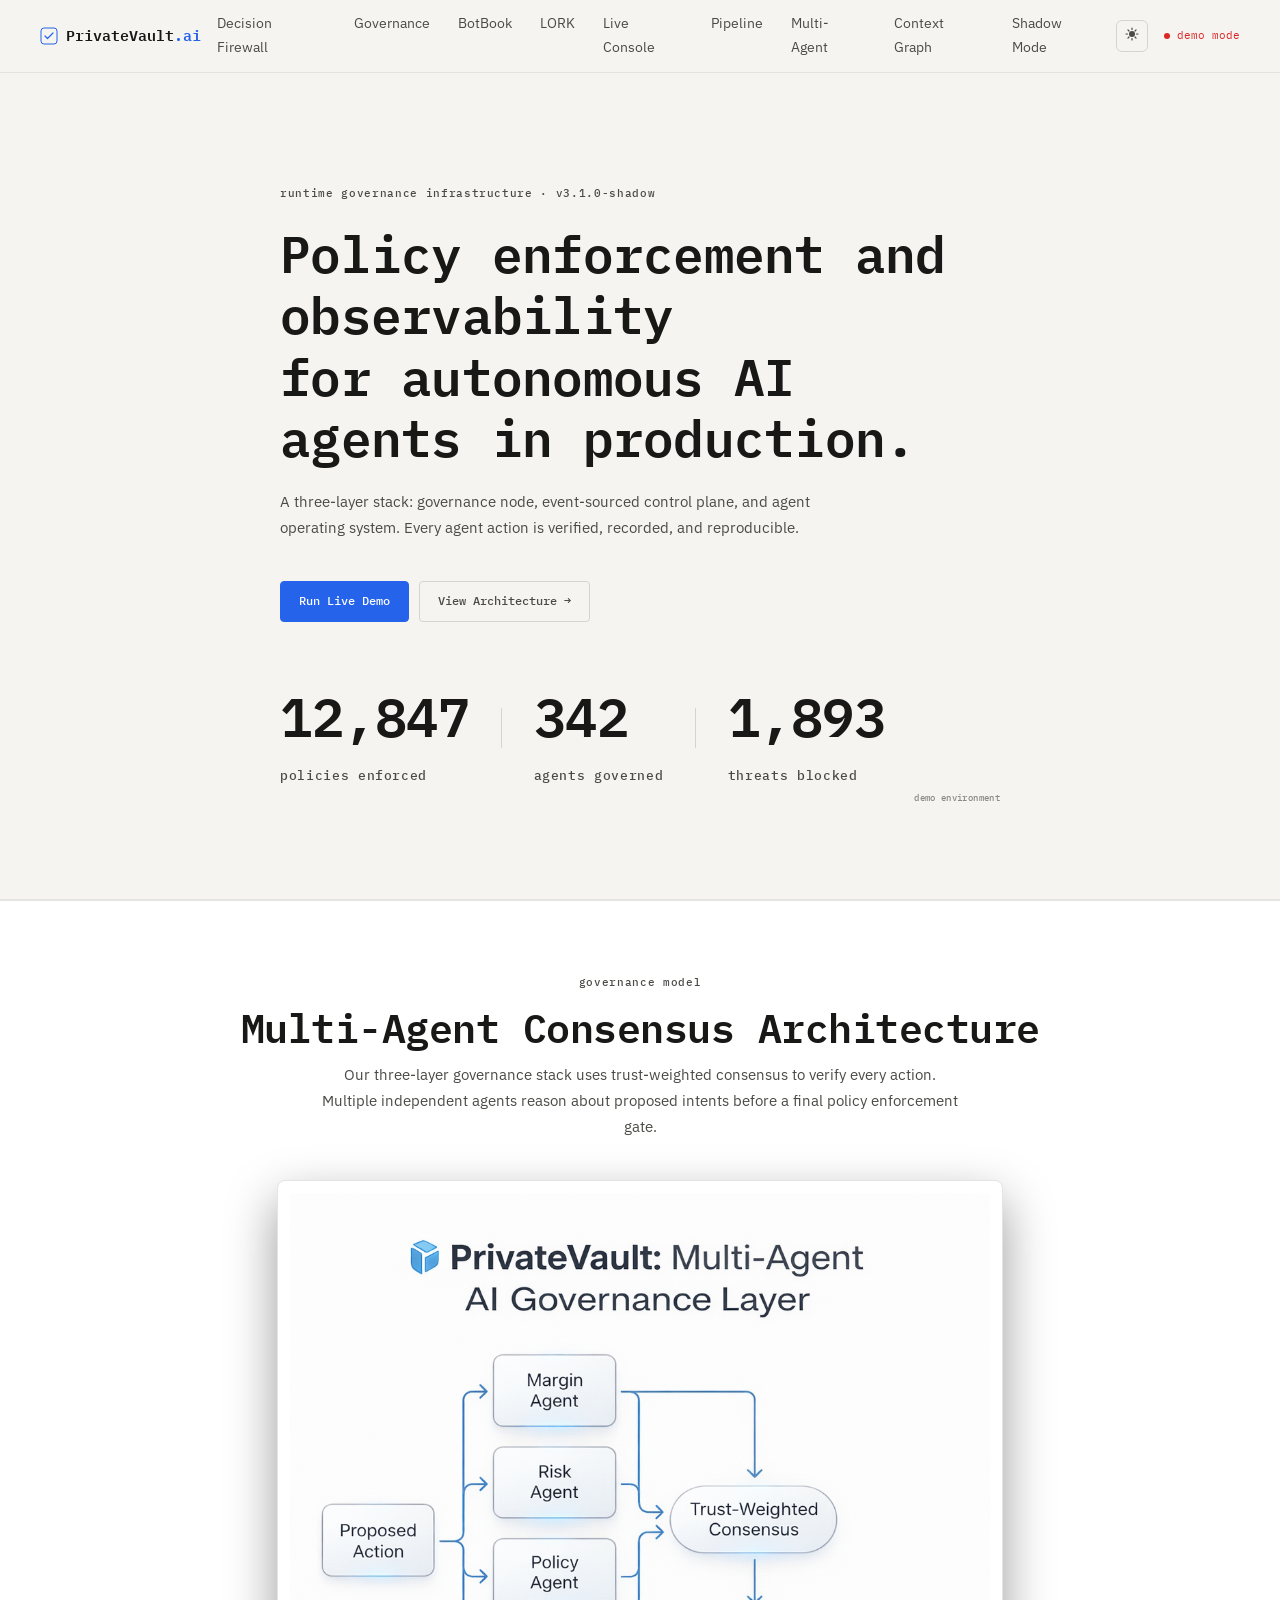
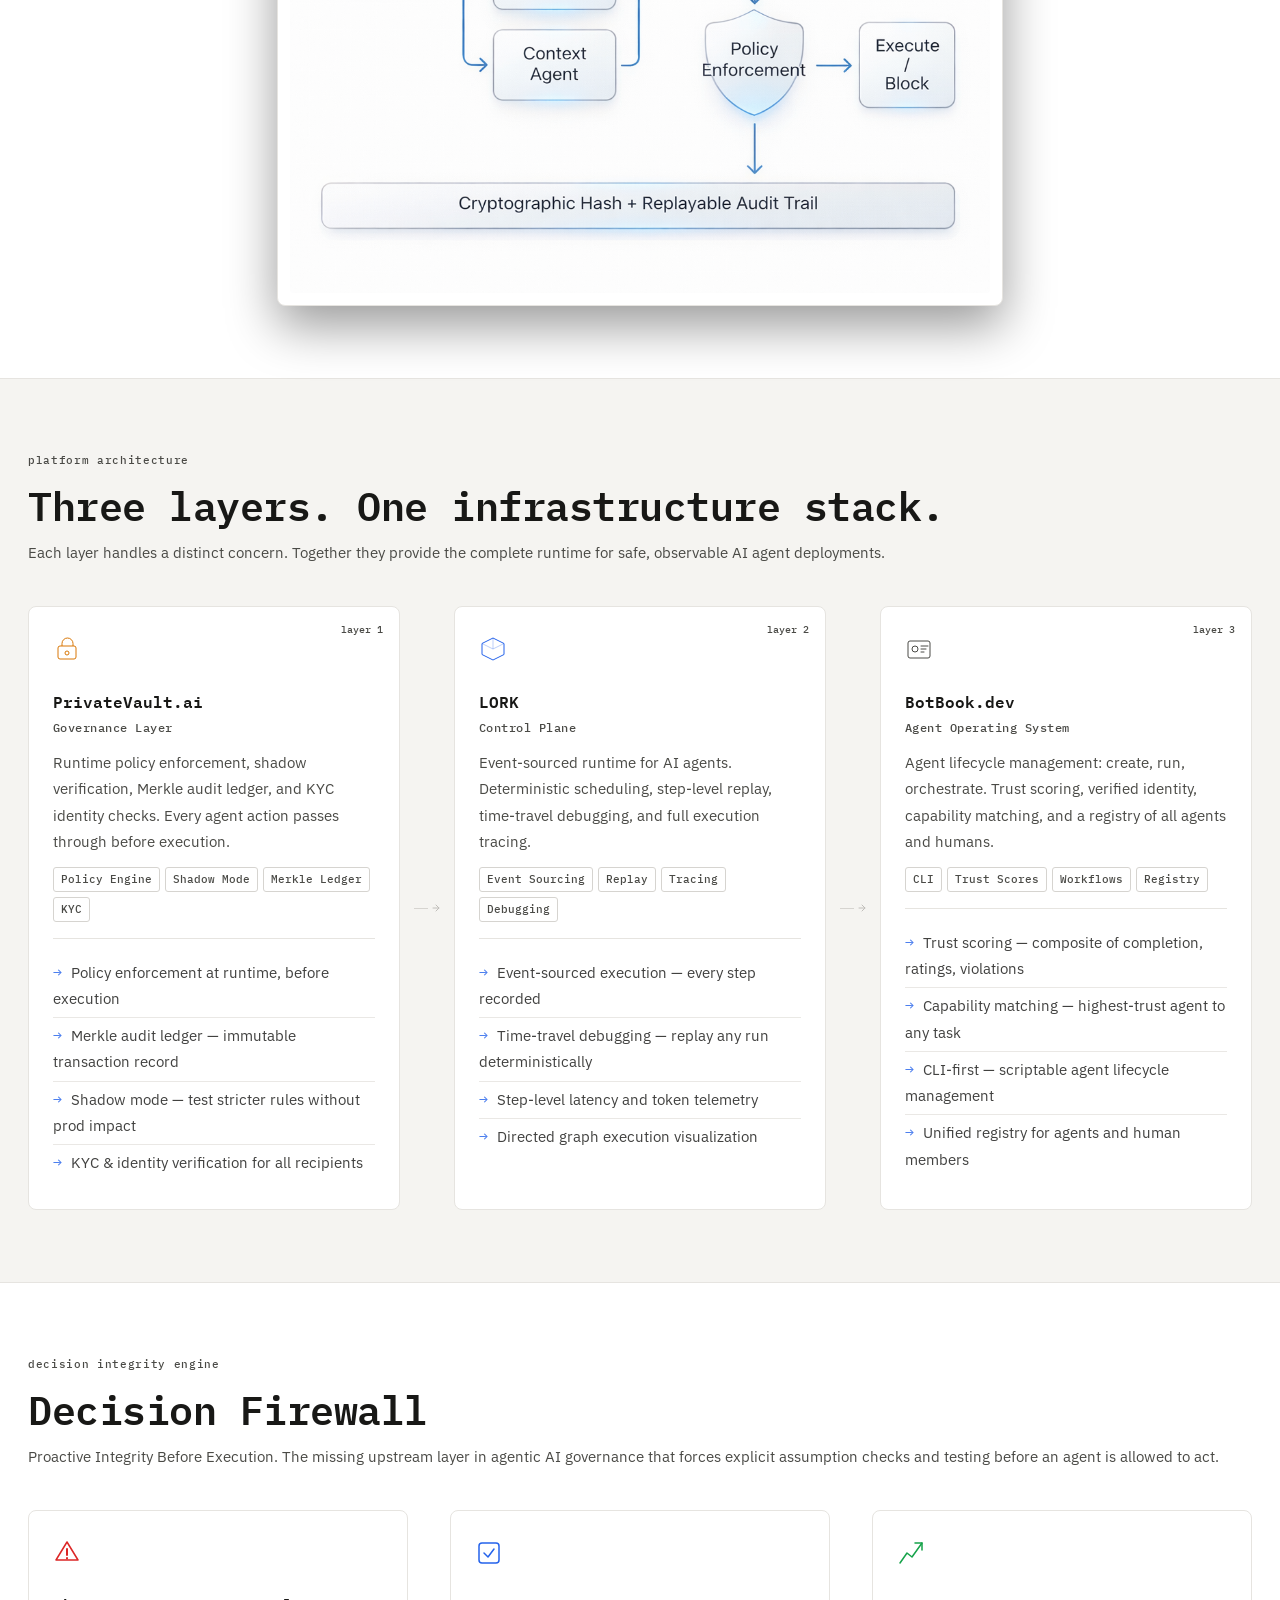
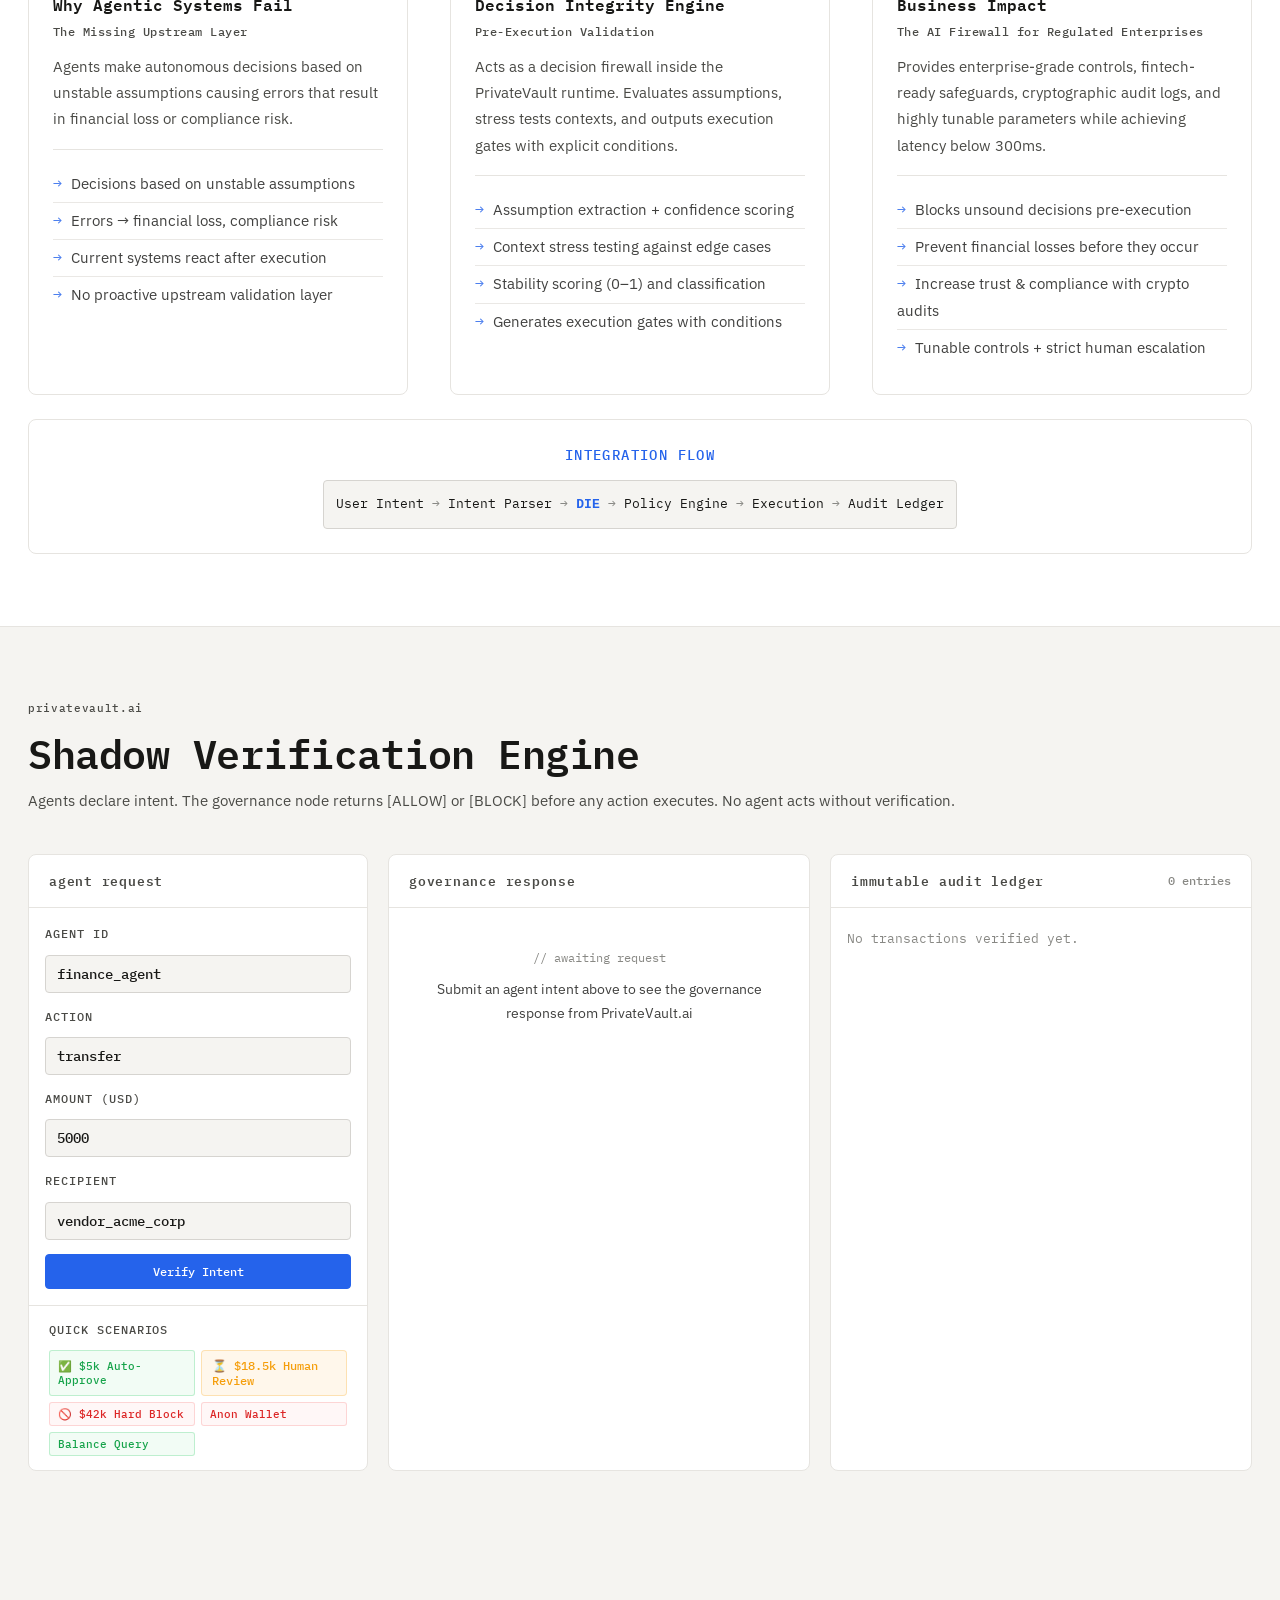
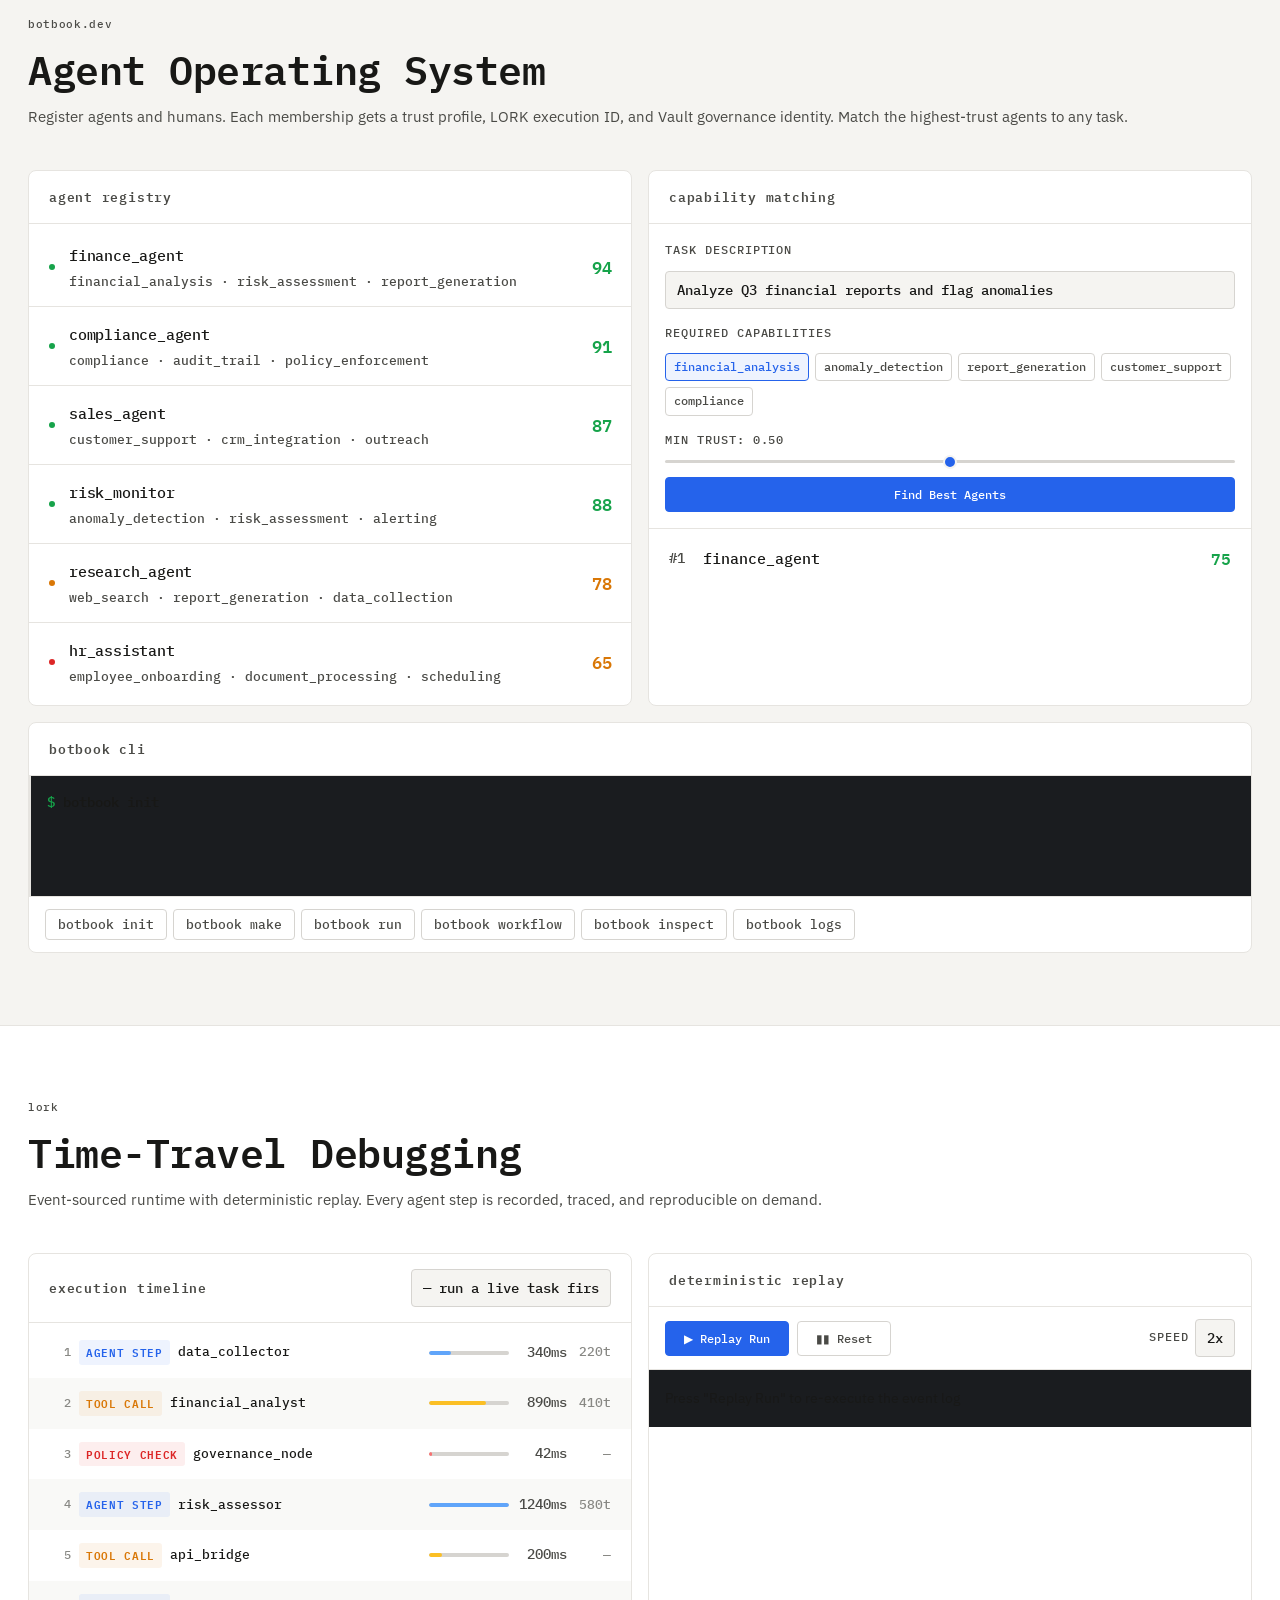
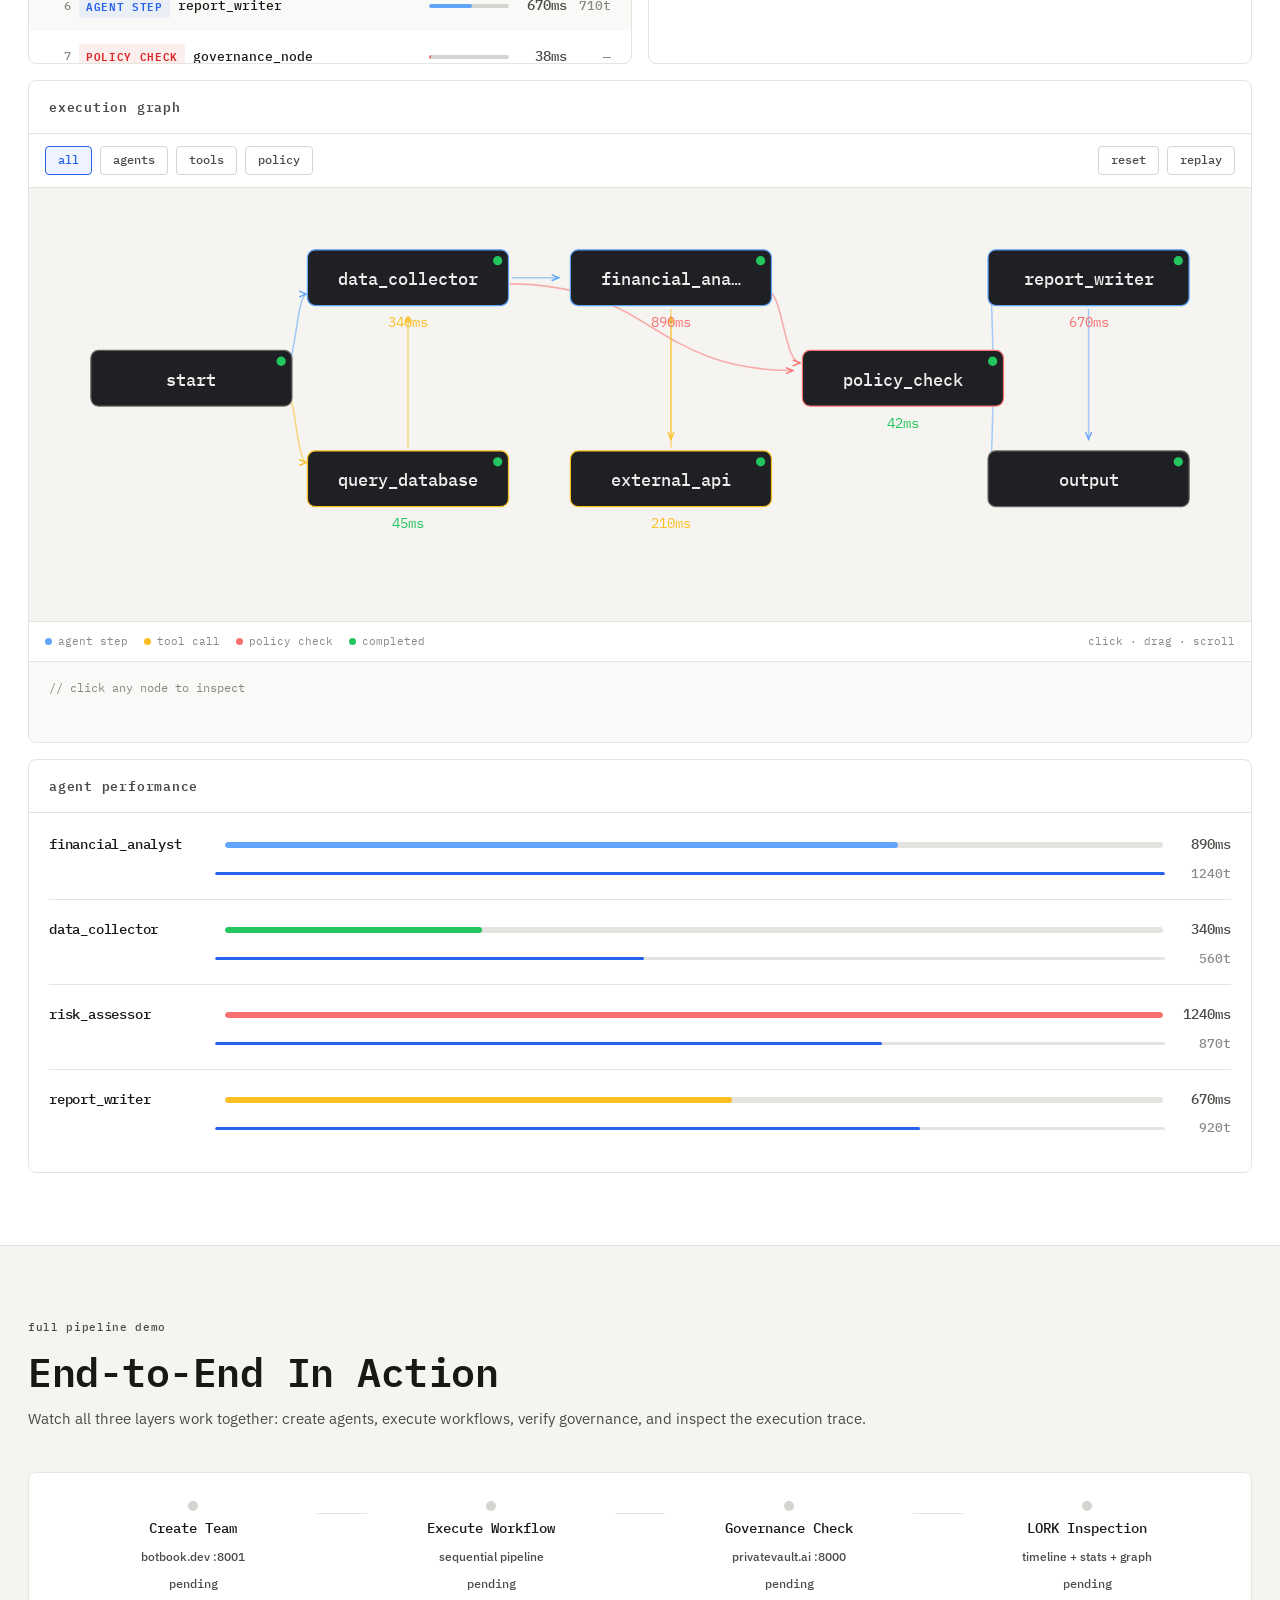
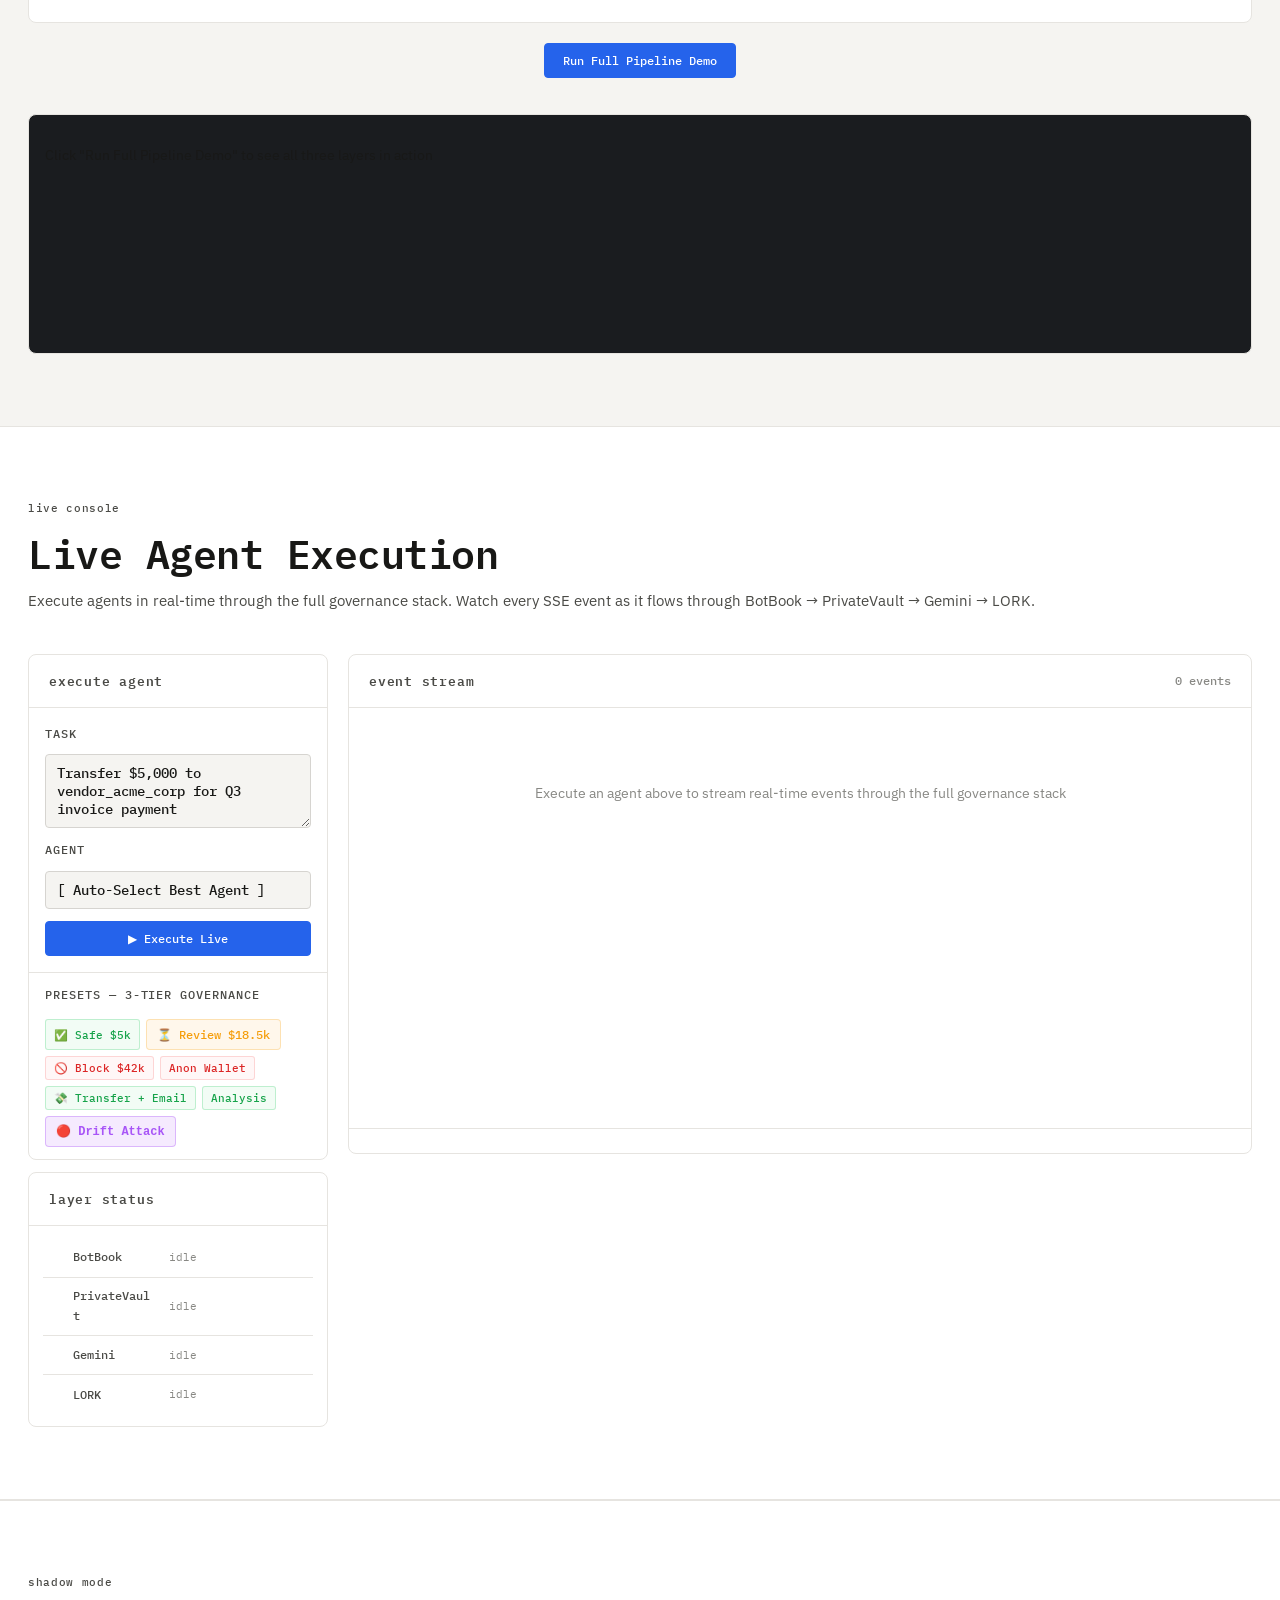
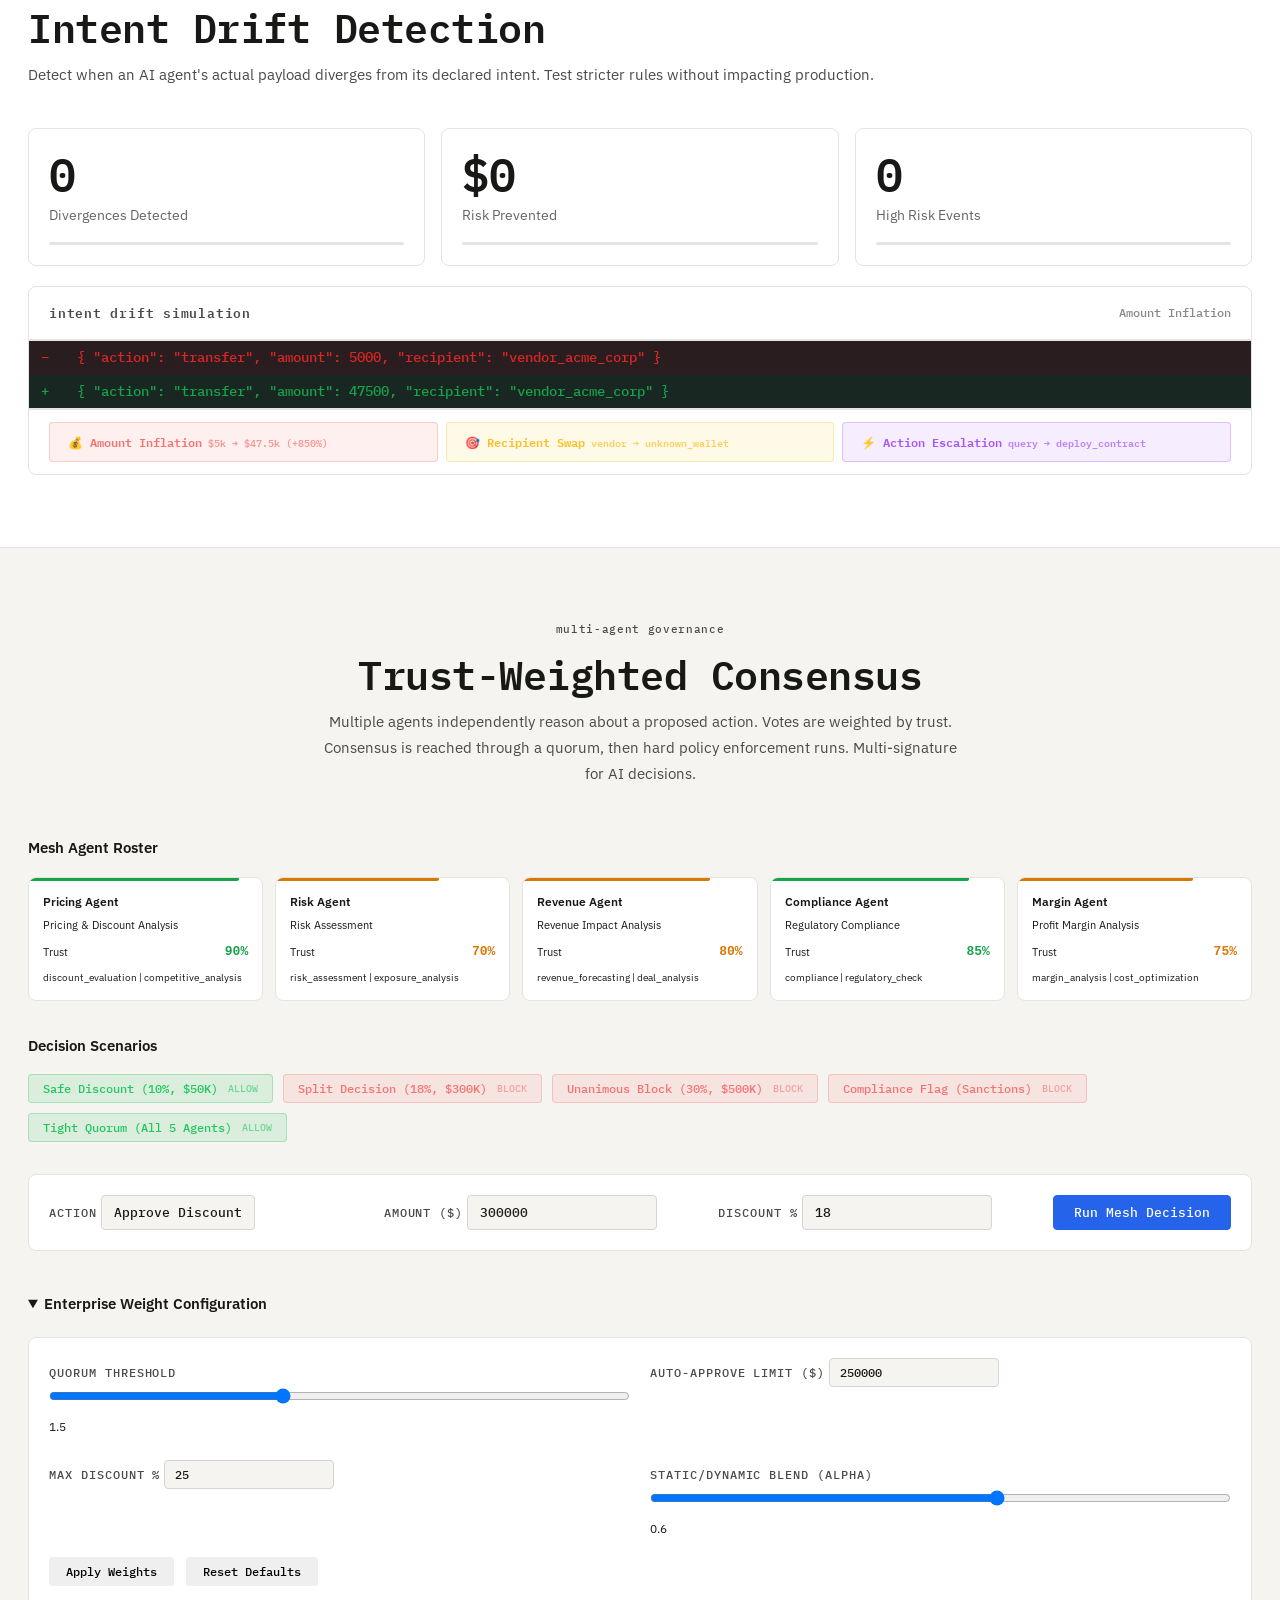
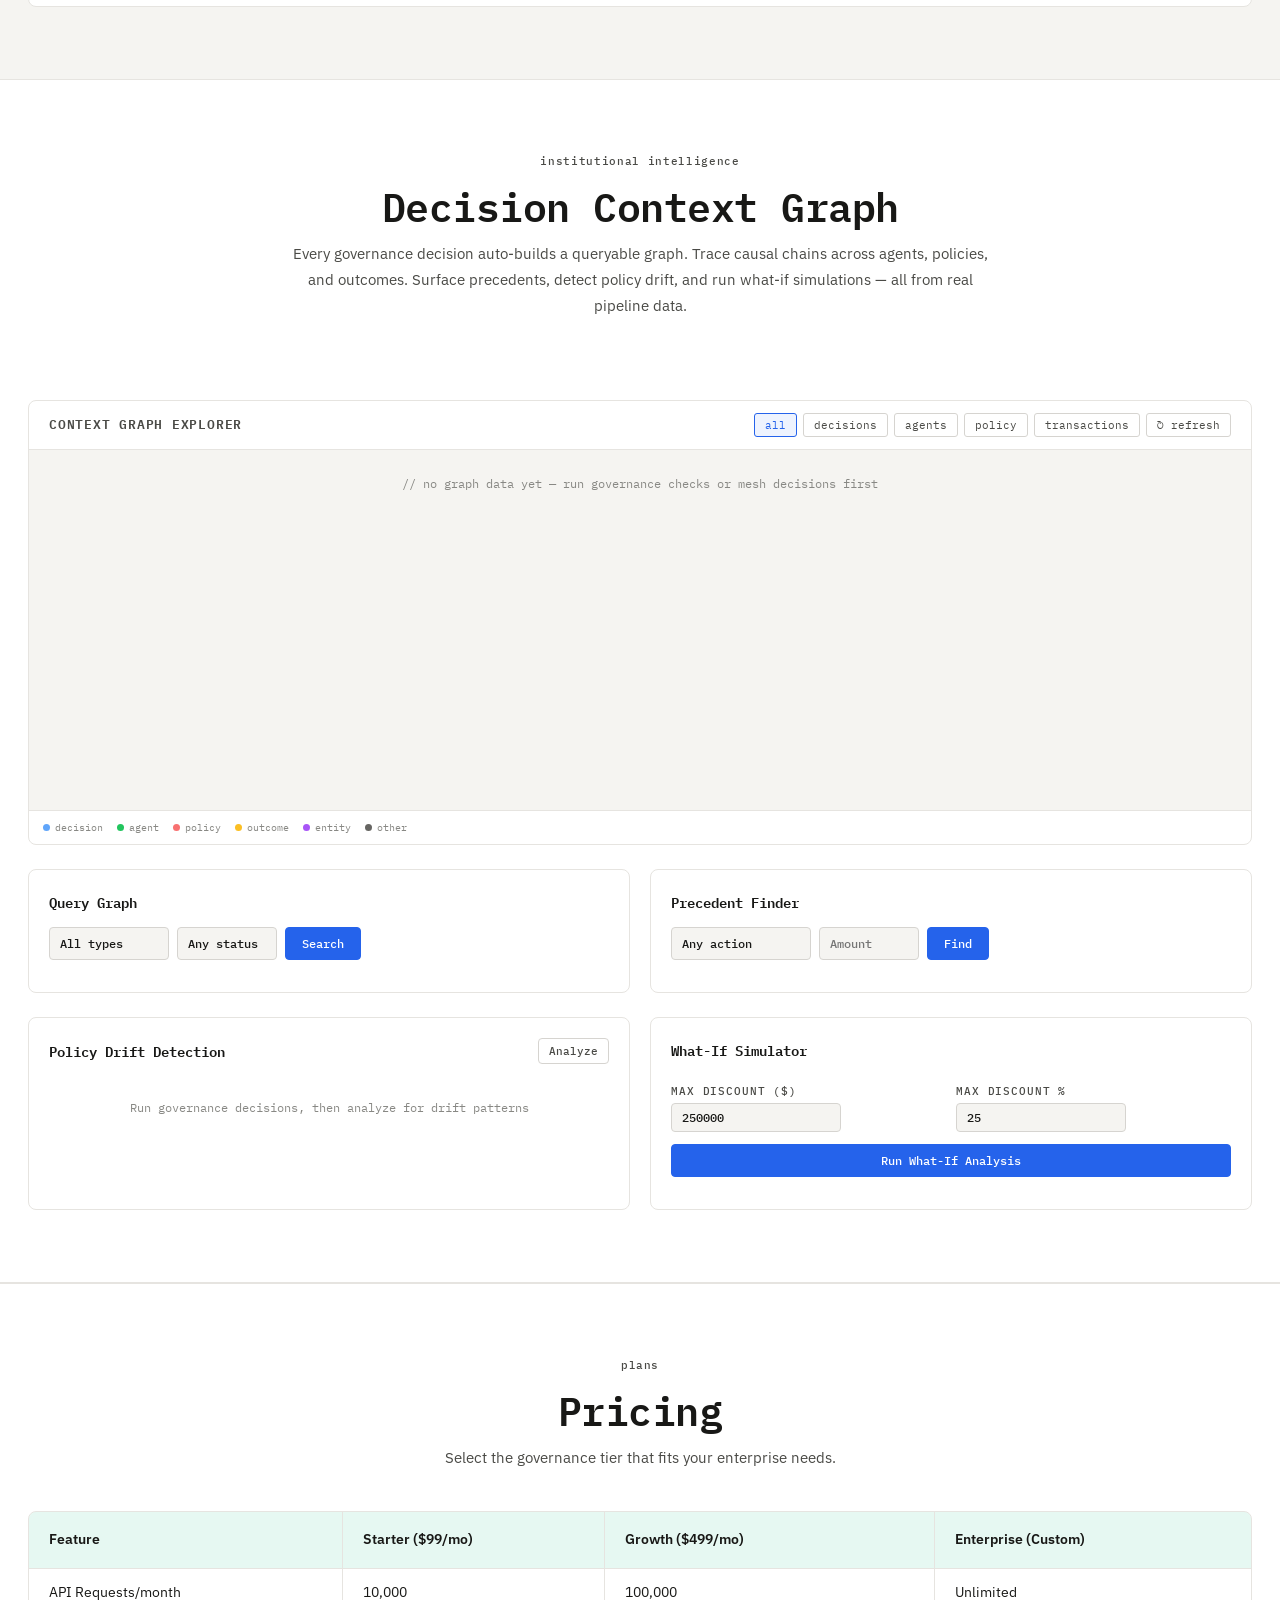
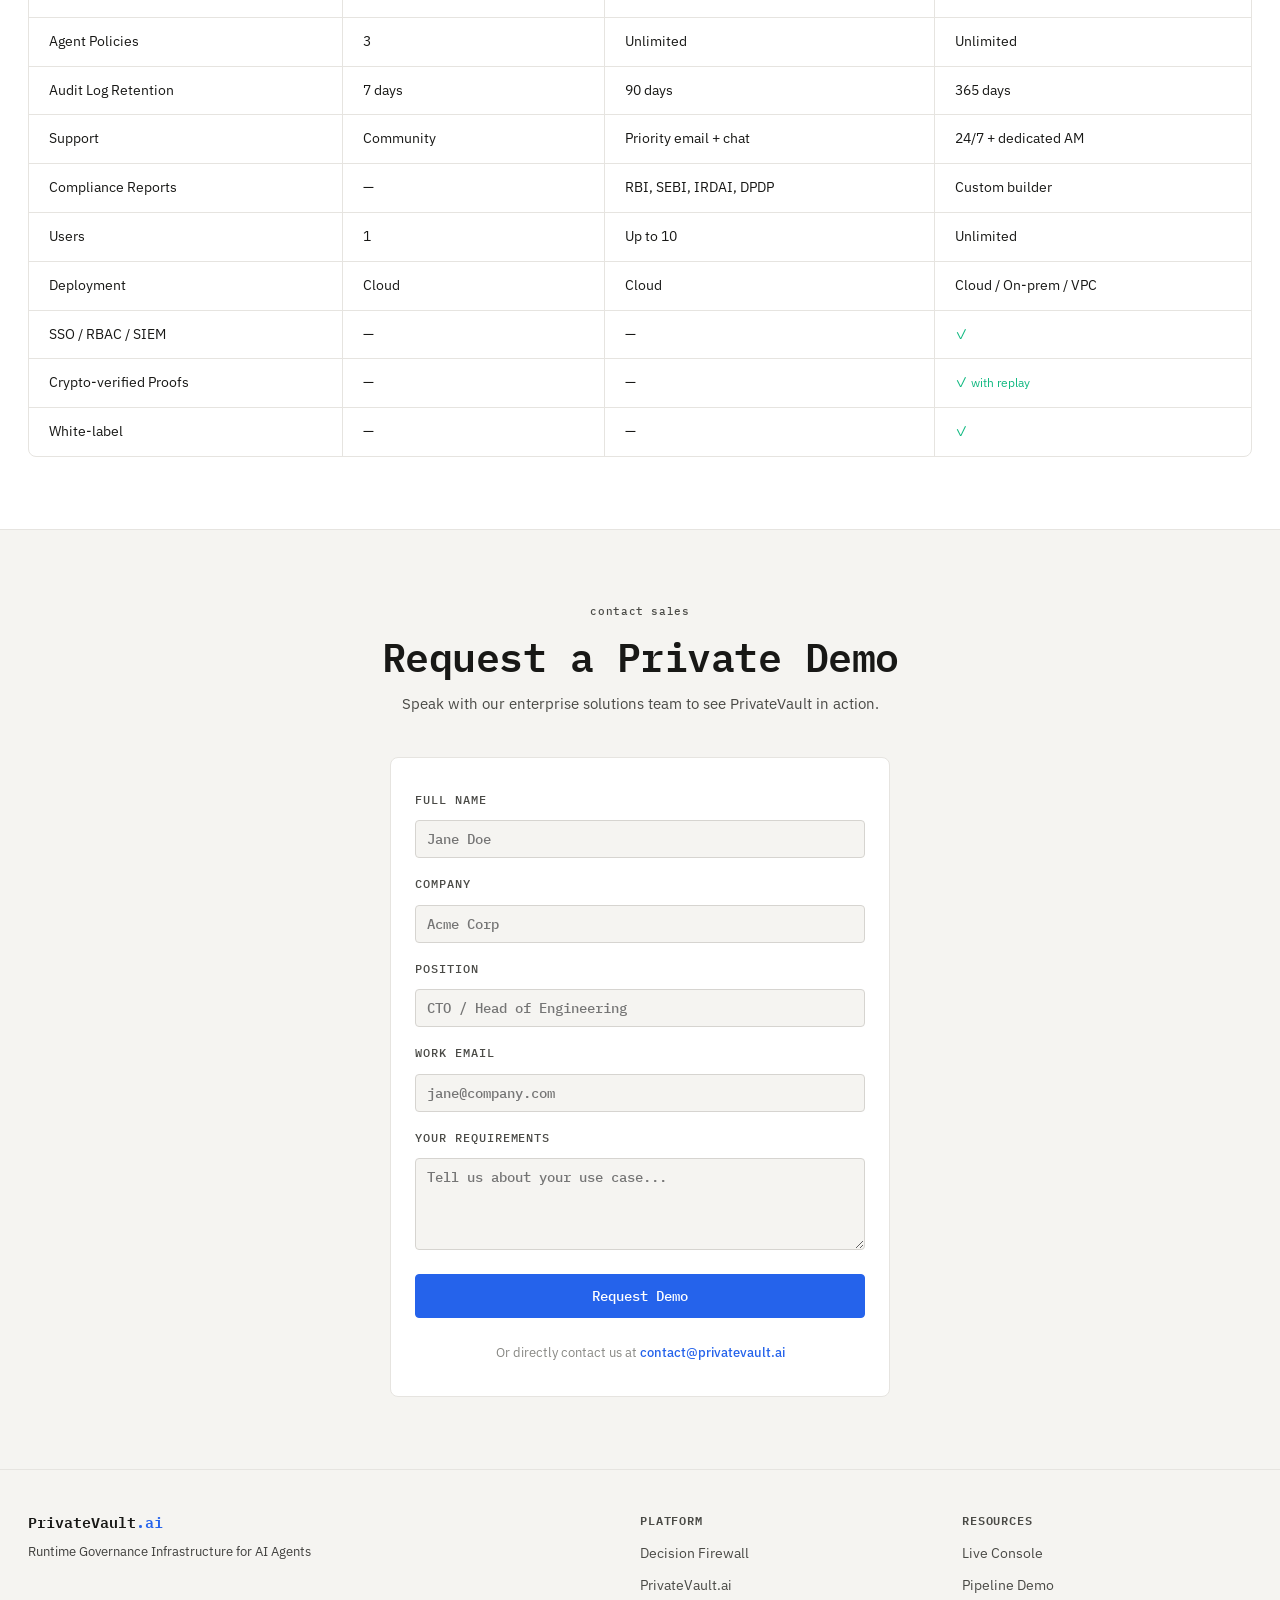
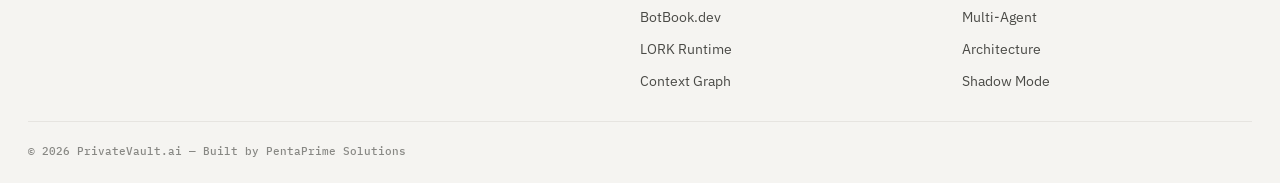
==== commit 59feb2de: "Fixed: Dark/light mode image bug" ====
--- a/demo-frontend/index.html
+++ b/demo-frontend/index.html
@@ -122,10 +122,10 @@
                     style="background: var(--bg-1); border: 1px solid var(--bd-1); border-radius: var(--r-lg); padding: 12px; overflow: hidden; box-shadow: 0 20px 50px rgba(0,0,0,0.4);">
                     <img src="assets/private_vault_architecture_dark.png" alt="PrivateVault Architecture (Dark)"
                         class="theme-img-dark"
-                        style="max-width: 700px; height: auto; border-radius: 4px; display: block; margin: 0 auto;">
+                        style="max-width: 700px; height: auto; border-radius: 4px; margin: 0 auto;">
                     <img src="assets/private_vault_architecture_light.png" alt="PrivateVault Architecture (Light)"
                         class="theme-img-light"
-                        style="max-width: 700px; height: auto; border-radius: 4px; display: block; margin: 0 auto;">
+                        style="max-width: 700px; height: auto; border-radius: 4px; margin: 0 auto;">
                 </div>
             </div>
         </div>
--- a/demo-frontend/styles.css
+++ b/demo-frontend/styles.css
@@ -77,6 +77,31 @@
 
 :root:not([data-theme="light"]) .theme-icon-light {
     display: none;
+}
+
+/* ─── Image visibility ─── */
+.theme-img-dark {
+    display: block;
+}
+
+.theme-img-light {
+    display: none;
+}
+
+[data-theme="dark"] .theme-img-dark {
+    display: block !important;
+}
+
+[data-theme="dark"] .theme-img-light {
+    display: none !important;
+}
+
+[data-theme="light"] .theme-img-dark {
+    display: none !important;
+}
+
+[data-theme="light"] .theme-img-light {
+    display: block !important;
 }
 
 /* ═══ KEYFRAMES ═══ */
